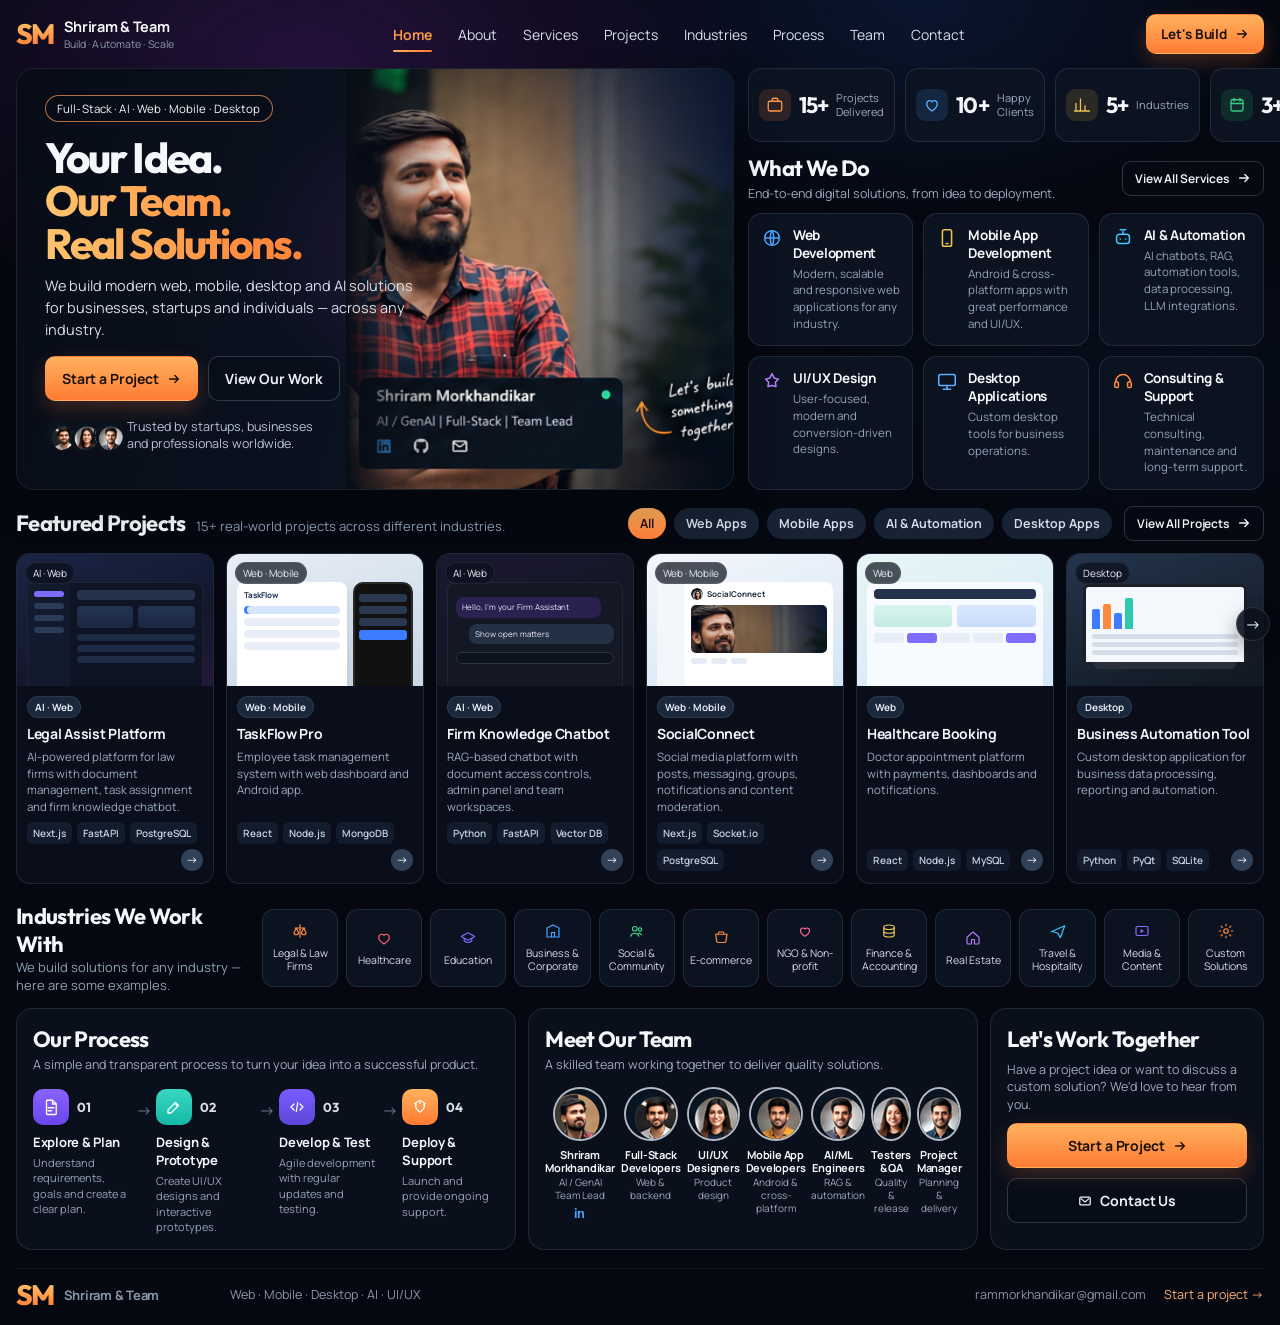
==== index.html @ 0970785c "Rebuild the studio site to match the reference layout. Replace the compressed single-page UI with a " ====
<!doctype html>
<html lang="en">
<head>
<meta charset="utf-8">
<meta name="viewport" content="width=device-width, initial-scale=1">
<meta name="description" content="Shriram & Team builds modern web, mobile, desktop and AI products for businesses, startups and professionals.">
<title>Shriram & Team — Build · Automate · Scale</title>
<link rel="icon" href="assets/favicon.svg" type="image/svg+xml">
<link rel="preconnect" href="https://fonts.googleapis.com">
<link rel="preconnect" href="https://fonts.gstatic.com" crossorigin>
<link href="https://fonts.googleapis.com/css2?family=Manrope:wght@400;500;600;700&family=Outfit:wght@500;600;700;800&display=swap" rel="stylesheet">
<link rel="stylesheet" href="style.css">
</head>
<body>
<div class="shell">
<header class="nav">
  <a class="brand" href="index.html">
    <span class="mark">SM</span>
    <span><strong>Shriram &amp; Team</strong><small>Build · Automate · Scale</small></span>
  </a>
  <button class="menu-btn" aria-label="Open menu" aria-expanded="false"><span></span><span></span><span></span></button>
  <nav class="links" id="site-nav">
    <a class="active" href="index.html">Home</a>
    <a href="about.html">About</a>
    <a href="services.html">Services</a>
    <a href="projects.html">Projects</a>
    <a href="industries.html">Industries</a>
    <a href="process.html">Process</a>
    <a href="team.html">Team</a>
    <a href="contact.html">Contact</a>
  </nav>
  <a class="btn btn-orange nav-cta" href="contact.html">Let's Build <svg viewBox="0 0 16 16" fill="none" aria-hidden="true"><path d="M3 8h10M9 4l4 4-4 4" stroke="currentColor" stroke-width="1.6" stroke-linecap="round" stroke-linejoin="round"/></svg></a>
</header>

<main>
<section class="top">
  <article class="hero">
    <div class="hero-copy">
      <span class="pill">Full-Stack · AI · Web · Mobile · Desktop</span>
      <h1><span>Your Idea.</span><span class="grad">Our Team.</span><span class="grad">Real Solutions.</span></h1>
      <p>We build modern web, mobile, desktop and AI solutions for businesses, startups and individuals — across any industry.</p>
      <div class="hero-actions">
        <a class="btn btn-orange btn-lg" href="contact.html">Start a Project <svg viewBox="0 0 16 16" fill="none" aria-hidden="true"><path d="M3 8h10M9 4l4 4-4 4" stroke="currentColor" stroke-width="1.6" stroke-linecap="round" stroke-linejoin="round"/></svg></a>
        <a class="btn btn-ghost btn-lg" href="projects.html">View Our Work</a>
      </div>
      <div class="trusted">
        <div class="faces">
          <img src="assets/team-2.png" alt="">
          <img src="assets/team-3.png" alt="">
          <img src="assets/team-5.png" alt="">
        </div>
        <span>Trusted by startups, businesses<br>and professionals worldwide.</span>
      </div>
    </div>
    <div class="hero-photo">
      <img src="assets/hero-portrait.png" alt="Shriram Morkhandikar, AI and full-stack team lead">
      <div class="hero-links">
        <a href="https://www.linkedin.com/search/results/all/?keywords=Shriram%20Morkhandikar" aria-label="Shriram Morkhandikar on LinkedIn"></a>
        <a href="tel:+917218860925" aria-label="Call Shriram and Team"></a>
        <a href="mailto:rammorkhandikar@gmail.com" aria-label="Email Shriram and Team"></a>
      </div>
    </div>
  </article>

  <aside class="side">
    <div class="stats">
      <article class="stat"><span class="glyph orange"><svg viewBox="0 0 24 24" fill="none"><rect x="3" y="7" width="18" height="13" rx="2" stroke="currentColor" stroke-width="1.7"/><path d="M8 7V5.5A2.5 2.5 0 0 1 10.5 3h3A2.5 2.5 0 0 1 16 5.5V7" stroke="currentColor" stroke-width="1.7"/></svg></span><strong>15+</strong><em>Projects<br>Delivered</em></article>
      <article class="stat"><span class="glyph blue"><svg viewBox="0 0 24 24" fill="none"><path d="M12 20s-7-4.4-7-9.2C5 8 6.8 6.2 9.2 6.2c1.3 0 2.4.6 2.8 1.6.4-1 1.5-1.6 2.8-1.6C17.2 6.2 19 8 19 10.8 19 15.6 12 20 12 20Z" stroke="currentColor" stroke-width="1.7"/></svg></span><strong>10+</strong><em>Happy<br>Clients</em></article>
      <article class="stat"><span class="glyph gold"><svg viewBox="0 0 24 24" fill="none"><path d="M4 20V10M10 20V4M16 20v-7M22 20H2" stroke="currentColor" stroke-width="1.7" stroke-linecap="round"/></svg></span><strong>5+</strong><em>Industries</em></article>
      <article class="stat"><span class="glyph green"><svg viewBox="0 0 24 24" fill="none"><rect x="4" y="5" width="16" height="15" rx="2" stroke="currentColor" stroke-width="1.7"/><path d="M8 3v4M16 3v4M4 10h16" stroke="currentColor" stroke-width="1.7" stroke-linecap="round"/></svg></span><strong>3+</strong><em>Years<br>Experience</em></article>
    </div>

    <section class="what">
      <div class="what-head">
        <div>
          <h2>What We Do</h2>
          <p>End-to-end digital solutions, from idea to deployment.</p>
        </div>
        <a class="btn btn-ghost btn-sm" href="services.html">View All Services <svg viewBox="0 0 16 16" fill="none" aria-hidden="true"><path d="M3 8h10M9 4l4 4-4 4" stroke="currentColor" stroke-width="1.6" stroke-linecap="round" stroke-linejoin="round"/></svg></a>
      </div>
      <div class="svc-grid">
        <article class="svc"><span class="ico web"><svg viewBox="0 0 24 24" fill="none"><circle cx="12" cy="12" r="8" stroke="currentColor" stroke-width="1.7"/><path d="M4 12h16M12 4c2.4 2.6 2.4 13.4 0 16M12 4c-2.4 2.6-2.4 13.4 0 16" stroke="currentColor" stroke-width="1.7"/></svg></span><div><h3>Web Development</h3><p>Modern, scalable and responsive web applications for any industry.</p></div></article>
        <article class="svc"><span class="ico mobile"><svg viewBox="0 0 24 24" fill="none"><rect x="7" y="3" width="10" height="18" rx="2" stroke="currentColor" stroke-width="1.7"/><path d="M11 18h2" stroke="currentColor" stroke-width="1.7" stroke-linecap="round"/></svg></span><div><h3>Mobile App Development</h3><p>Android &amp; cross-platform apps with great performance and UI/UX.</p></div></article>
        <article class="svc"><span class="ico ai"><svg viewBox="0 0 24 24" fill="none"><rect x="5" y="8" width="14" height="10" rx="3" stroke="currentColor" stroke-width="1.7"/><path d="M12 8V5M9 13h.01M15 13h.01M9 3h6" stroke="currentColor" stroke-width="1.7" stroke-linecap="round"/></svg></span><div><h3>AI &amp; Automation</h3><p>AI chatbots, RAG, automation tools, data processing, LLM integrations.</p></div></article>
        <article class="svc"><span class="ico ux"><svg viewBox="0 0 24 24" fill="none"><path d="M12 4l2.2 4.6L19 10l-3.4 3.3.8 4.7L12 16.8 7.6 18l.8-4.7L5 10l4.8-1.4L12 4Z" stroke="currentColor" stroke-width="1.7" stroke-linejoin="round"/></svg></span><div><h3>UI/UX Design</h3><p>User-focused, modern and conversion-driven designs.</p></div></article>
        <article class="svc"><span class="ico desk"><svg viewBox="0 0 24 24" fill="none"><rect x="3" y="5" width="18" height="12" rx="2" stroke="currentColor" stroke-width="1.7"/><path d="M8 21h8M12 17v4" stroke="currentColor" stroke-width="1.7" stroke-linecap="round"/></svg></span><div><h3>Desktop Applications</h3><p>Custom desktop tools for business operations.</p></div></article>
        <article class="svc"><span class="ico support"><svg viewBox="0 0 24 24" fill="none"><path d="M4 13a8 8 0 0 1 16 0" stroke="currentColor" stroke-width="1.7"/><rect x="3" y="13" width="4" height="6" rx="1.4" stroke="currentColor" stroke-width="1.7"/><rect x="17" y="13" width="4" height="6" rx="1.4" stroke="currentColor" stroke-width="1.7"/></svg></span><div><h3>Consulting &amp; Support</h3><p>Technical consulting, maintenance and long-term support.</p></div></article>
      </div>
    </section>
  </aside>
</section>

<section class="block">
  <div class="proj-head">
    <div class="sec-copy">
      <h2>Featured Projects</h2>
      <p>15+ real-world projects across different industries.</p>
    </div>
    <div class="filters" data-filter-bar="#home-projects" data-featured-only="true">
      <button class="active" type="button" data-filter="all">All</button>
      <button type="button" data-filter="web">Web Apps</button>
      <button type="button" data-filter="mobile">Mobile Apps</button>
      <button type="button" data-filter="ai">AI &amp; Automation</button>
      <button type="button" data-filter="desktop">Desktop Apps</button>
    </div>
    <a class="btn btn-ghost btn-sm" href="projects.html">View All Projects <svg viewBox="0 0 16 16" fill="none" aria-hidden="true"><path d="M3 8h10M9 4l4 4-4 4" stroke="currentColor" stroke-width="1.6" stroke-linecap="round" stroke-linejoin="round"/></svg></a>
  </div>
  <div class="project-scroller">
    <div class="project-row" id="home-projects">
      <article class="project" data-cat="ai" data-featured="true">
        <div class="shot legal"><span class="shot-tag">AI · Web</span><div class="ui"><div class="sideb"><i class="on"></i><i></i><i></i><i></i></div><div class="mainb"><div class="topbar"></div><div class="cards2"><b></b><b></b></div><div class="list"><i></i><i></i><i></i></div></div></div></div>
        <div class="project-body"><span class="chip">AI · Web</span><h3>Legal Assist Platform</h3><p>AI-powered platform for law firms with document management, task assignment and firm knowledge chatbot.</p><div class="tags"><span class="tag">Next.js</span><span class="tag">FastAPI</span><span class="tag">PostgreSQL</span><a class="go" href="projects.html" aria-label="View Legal Assist Platform">→</a></div></div>
      </article>
      <article class="project" data-cat="mobile" data-featured="true">
        <div class="shot task"><span class="shot-tag">Web · Mobile</span><div class="desk"><div class="win"><b>TaskFlow</b><i class="on"></i><i></i><i></i><i></i></div><div class="phone"><i></i><i class="on"></i><i></i><i class="btn"></i></div></div></div>
        <div class="project-body"><span class="chip">Web · Mobile</span><h3>TaskFlow Pro</h3><p>Employee task management system with web dashboard and Android app.</p><div class="tags"><span class="tag">React</span><span class="tag">Node.js</span><span class="tag">MongoDB</span><a class="go" href="projects.html" aria-label="View TaskFlow Pro">→</a></div></div>
      </article>
      <article class="project" data-cat="ai" data-featured="true">
        <div class="shot chat"><span class="shot-tag">AI · Web</span><div class="chatui"><div class="bubble">Hello, I'm your Firm Assistant</div><div class="bubble me">Show open matters</div><div class="input"></div></div></div>
        <div class="project-body"><span class="chip">AI · Web</span><h3>Firm Knowledge Chatbot</h3><p>RAG-based chatbot with document access controls, admin panel and team workspaces.</p><div class="tags"><span class="tag">Python</span><span class="tag">FastAPI</span><span class="tag">Vector DB</span><a class="go" href="projects.html" aria-label="View Firm Knowledge Chatbot">→</a></div></div>
      </article>
      <article class="project" data-cat="mobile" data-featured="true">
        <div class="shot social"><span class="shot-tag">Web · Mobile</span><div class="soc"><div class="soc-nav"></div><div class="feed"><div class="posthead"><img src="assets/team-3.png" alt=""><b>SocialConnect</b></div><div class="photo"></div><div class="reactions"><i></i><i></i><i></i></div></div></div></div>
        <div class="project-body"><span class="chip">Web · Mobile</span><h3>SocialConnect</h3><p>Social media platform with posts, messaging, groups, notifications and content moderation.</p><div class="tags"><span class="tag">Next.js</span><span class="tag">Socket.io</span><span class="tag">PostgreSQL</span><a class="go" href="projects.html" aria-label="View SocialConnect">→</a></div></div>
      </article>
      <article class="project" data-cat="web" data-featured="true">
        <div class="shot health"><span class="shot-tag">Web</span><div class="med"><div class="topbar"></div><div class="cards2"><b></b><b></b></div><div class="cal"><i></i><i class="on"></i><i></i><i></i><i class="on"></i></div></div></div>
        <div class="project-body"><span class="chip">Web</span><h3>Healthcare Booking</h3><p>Doctor appointment platform with payments, dashboards and notifications.</p><div class="tags"><span class="tag">React</span><span class="tag">Node.js</span><span class="tag">MySQL</span><a class="go" href="projects.html" aria-label="View Healthcare Booking">→</a></div></div>
      </article>
      <article class="project" data-cat="desktop" data-featured="true">
        <div class="shot deskapp"><span class="shot-tag">Desktop</span><div class="laptop"><div class="screen"><div class="bars"><i></i><i></i><i></i><i></i></div><div class="rows"><i></i><i></i><i></i></div></div><div class="base"></div></div></div>
        <div class="project-body"><span class="chip">Desktop</span><h3>Business Automation Tool</h3><p>Custom desktop application for business data processing, reporting and automation.</p><div class="tags"><span class="tag">Python</span><span class="tag">PyQt</span><span class="tag">SQLite</span><a class="go" href="projects.html" aria-label="View Business Automation Tool">→</a></div></div>
      </article>
    </div>
    <button class="scroll-next" type="button" data-scroll="#home-projects" aria-label="Scroll projects">→</button>
  </div>
</section>

<section class="industries">
  <div class="ind-head">
    <div>
      <h2>Industries We Work With</h2>
      <p>We build solutions for any industry — here are some examples.</p>
    </div>
  </div>
  <div class="ind-grid">
    <a class="ind" href="industries.html#legal"><svg viewBox="0 0 24 24" fill="none" style="color:#ff8a3d"><path d="M12 3v18M5 8h14M7 8l-3 6a3 3 0 0 0 6 0L7 8Zm10 0-3 6a3 3 0 0 0 6 0l-3-6Z" stroke="currentColor" stroke-width="1.6" stroke-linejoin="round"/></svg>Legal &amp; Law Firms</a>
    <a class="ind" href="industries.html#healthcare"><svg viewBox="0 0 24 24" fill="none" style="color:#ff5d73"><path d="M12 20s-7-4.3-7-9c0-2.4 1.8-4 4-4 1.3 0 2.4.6 3 1.6.6-1 1.7-1.6 3-1.6 2.2 0 4 1.6 4 4 0 4.7-7 9-7 9Z" stroke="currentColor" stroke-width="1.6"/></svg>Healthcare</a>
    <a class="ind" href="industries.html#education"><svg viewBox="0 0 24 24" fill="none" style="color:#7c6cff"><path d="M3 10 12 5l9 5-9 5-9-5Z" stroke="currentColor" stroke-width="1.6" stroke-linejoin="round"/><path d="M7 12v4c1.6 1.3 3.2 2 5 2s3.4-.7 5-2v-4" stroke="currentColor" stroke-width="1.6"/></svg>Education</a>
    <a class="ind" href="industries.html#business"><svg viewBox="0 0 24 24" fill="none" style="color:#4aa3ff"><path d="M4 20V8l8-4 8 4v12H4Z" stroke="currentColor" stroke-width="1.6"/><path d="M10 20v-6h4v6" stroke="currentColor" stroke-width="1.6"/></svg>Business &amp; Corporate</a>
    <a class="ind" href="industries.html#social"><svg viewBox="0 0 24 24" fill="none" style="color:#3dce86"><circle cx="9" cy="9" r="3" stroke="currentColor" stroke-width="1.6"/><circle cx="16" cy="10" r="2.2" stroke="currentColor" stroke-width="1.6"/><path d="M3.5 19c.6-2.4 2.6-4 5.5-4s4.9 1.6 5.5 4M14 15.2c1.6-.4 3.2.2 4.2 1.8" stroke="currentColor" stroke-width="1.6" stroke-linecap="round"/></svg>Social &amp; Community</a>
    <a class="ind" href="industries.html#commerce"><svg viewBox="0 0 24 24" fill="none" style="color:#ff8a3d"><path d="M5 7h15l-1.4 9.2a2 2 0 0 1-2 1.8H8.2a2 2 0 0 1-2-1.6L5 7Z" stroke="currentColor" stroke-width="1.6"/><path d="M8 7 9 4h6l1 3" stroke="currentColor" stroke-width="1.6"/></svg>E-commerce</a>
    <a class="ind" href="industries.html#ngo"><svg viewBox="0 0 24 24" fill="none" style="color:#ff6b9a"><path d="M12 19s-6-3.6-6-7.4C6 9.2 7.6 8 9.4 8c1 0 1.9.5 2.6 1.3C12.7 8.5 13.6 8 14.6 8 16.4 8 18 9.2 18 11.6 18 15.4 12 19 12 19Z" stroke="currentColor" stroke-width="1.6"/></svg>NGO &amp; Non-profit</a>
    <a class="ind" href="industries.html#finance"><svg viewBox="0 0 24 24" fill="none" style="color:#e8c15a"><ellipse cx="12" cy="7" rx="7" ry="3" stroke="currentColor" stroke-width="1.6"/><path d="M5 7v5c0 1.7 3.1 3 7 3s7-1.3 7-3V7M5 12v5c0 1.7 3.1 3 7 3s7-1.3 7-3v-5" stroke="currentColor" stroke-width="1.6"/></svg>Finance &amp; Accounting</a>
    <a class="ind" href="industries.html#realestate"><svg viewBox="0 0 24 24" fill="none" style="color:#b07cff"><path d="M4 11 12 4l8 7v8a1 1 0 0 1-1 1h-5v-6H10v6H5a1 1 0 0 1-1-1v-8Z" stroke="currentColor" stroke-width="1.6" stroke-linejoin="round"/></svg>Real Estate</a>
    <a class="ind" href="industries.html#travel"><svg viewBox="0 0 24 24" fill="none" style="color:#3ec8ff"><path d="M3 13 21 5l-6 16-3-6-6-2Z" stroke="currentColor" stroke-width="1.6" stroke-linejoin="round"/></svg>Travel &amp; Hospitality</a>
    <a class="ind" href="industries.html#media"><svg viewBox="0 0 24 24" fill="none" style="color:#8b6cff"><rect x="4" y="6" width="16" height="12" rx="2" stroke="currentColor" stroke-width="1.6"/><path d="M10 9.5v5l5-2.5-5-2.5Z" fill="currentColor"/></svg>Media &amp; Content</a>
    <a class="ind" href="industries.html#custom"><svg viewBox="0 0 24 24" fill="none" style="color:#ff8a3d"><circle cx="12" cy="12" r="3" stroke="currentColor" stroke-width="1.6"/><path d="M12 3v2M12 19v2M3 12h2M19 12h2M5.6 5.6l1.4 1.4M17 17l1.4 1.4M18.4 5.6 17 7M7 17l-1.4 1.4" stroke="currentColor" stroke-width="1.6" stroke-linecap="round"/></svg>Custom Solutions</a>
  </div>
</section>

<section class="bottom">
  <article class="panel">
    <div class="panel-head"><div><h2>Our Process</h2><p>A simple and transparent process to turn your idea into a successful product.</p></div></div>
    <div class="steps">
      <div class="step"><div class="step-top"><span class="step-ico s1"><svg viewBox="0 0 24 24" fill="none"><path d="M7 3h7l5 5v13a1 1 0 0 1-1 1H7a1 1 0 0 1-1-1V4a1 1 0 0 1 1-1Z" stroke="currentColor" stroke-width="1.7"/><path d="M14 3v5h5M8 13h8M8 17h5" stroke="currentColor" stroke-width="1.7" stroke-linecap="round"/></svg></span><b>01</b></div><h3>Explore &amp; Plan</h3><p>Understand requirements, goals and create a clear plan.</p></div>
      <div class="arrow" aria-hidden="true">→</div>
      <div class="step"><div class="step-top"><span class="step-ico s2"><svg viewBox="0 0 24 24" fill="none"><path d="M4 20h4l10-10-4-4L4 16v4Z" stroke="currentColor" stroke-width="1.7" stroke-linejoin="round"/><path d="m13 7 4 4" stroke="currentColor" stroke-width="1.7"/></svg></span><b>02</b></div><h3>Design &amp; Prototype</h3><p>Create UI/UX designs and interactive prototypes.</p></div>
      <div class="arrow" aria-hidden="true">→</div>
      <div class="step"><div class="step-top"><span class="step-ico s3"><svg viewBox="0 0 24 24" fill="none"><path d="m8 8-4 4 4 4M16 8l4 4-4 4M13 6l-2 12" stroke="currentColor" stroke-width="1.7" stroke-linecap="round" stroke-linejoin="round"/></svg></span><b>03</b></div><h3>Develop &amp; Test</h3><p>Agile development with regular updates and testing.</p></div>
      <div class="arrow" aria-hidden="true">→</div>
      <div class="step"><div class="step-top"><span class="step-ico s4"><svg viewBox="0 0 24 24" fill="none"><path d="M12 19c4-3 6-6.2 6-9.2A6 6 0 0 0 6 9.8C6 12.8 8 16 12 19Z" stroke="currentColor" stroke-width="1.7"/><path d="M12 3v4M5 7l2 2M19 7l-2 2" stroke="currentColor" stroke-width="1.7" stroke-linecap="round"/></svg></span><b>04</b></div><h3>Deploy &amp; Support</h3><p>Launch and provide ongoing support.</p></div>
    </div>
  </article>

  <article class="panel">
    <div class="panel-head"><div><h2>Meet Our Team</h2><p>A skilled team working together to deliver quality solutions.</p></div></div>
    <div class="team-row">
      <div><img src="assets/team-1.png" alt=""><h3>Shriram Morkhandikar</h3><p>AI / GenAI<br>Team Lead</p><a class="li" href="https://www.linkedin.com/search/results/all/?keywords=Shriram%20Morkhandikar" aria-label="LinkedIn"><svg width="14" height="14" viewBox="0 0 24 24" fill="currentColor"><path d="M4.7 3.3A1.8 1.8 0 1 0 4.7 6.9 1.8 1.8 0 0 0 4.7 3.3ZM3.2 8.4h3V20.7h-3V8.4ZM9.2 8.4h2.9v1.7h.1c.4-.8 1.4-1.7 3-1.7 3.2 0 3.8 2.1 3.8 4.8v7.5h-3v-6.6c0-1.6 0-3.6-2.2-3.6s-2.5 1.7-2.5 3.5v6.7h-3V8.4Z"/></svg></a></div>
      <div><img src="assets/team-2.png" alt=""><h3>Full-Stack Developers</h3><p>Web &amp; backend</p></div>
      <div><img src="assets/team-3.png" alt=""><h3>UI/UX Designers</h3><p>Product design</p></div>
      <div><img src="assets/team-4.png" alt=""><h3>Mobile App Developers</h3><p>Android &amp; cross-platform</p></div>
      <div><img src="assets/team-5.png" alt=""><h3>AI/ML Engineers</h3><p>RAG &amp; automation</p></div>
      <div><img src="assets/team-6.png" alt=""><h3>Testers &amp; QA</h3><p>Quality &amp; release</p></div>
      <div><img src="assets/team-7.png" alt=""><h3>Project Manager</h3><p>Planning &amp; delivery</p></div>
    </div>
  </article>

  <aside class="cta">
    <h2>Let's Work Together</h2>
    <p>Have a project idea or want to discuss a custom solution? We'd love to hear from you.</p>
    <div class="stack">
      <a class="btn btn-orange btn-lg" href="contact.html">Start a Project <svg viewBox="0 0 16 16" fill="none" aria-hidden="true"><path d="M3 8h10M9 4l4 4-4 4" stroke="currentColor" stroke-width="1.6" stroke-linecap="round" stroke-linejoin="round"/></svg></a>
      <a class="btn btn-ghost btn-lg" href="mailto:rammorkhandikar@gmail.com"><svg viewBox="0 0 16 16" fill="none" aria-hidden="true"><rect x="2" y="3.5" width="12" height="9" rx="1.4" stroke="currentColor" stroke-width="1.4"/><path d="m3 5 5 4 5-4" stroke="currentColor" stroke-width="1.4"/></svg> Contact Us</a>
    </div>
  </aside>
</section>
</main>

<footer class="footer">
  <a class="brand" href="index.html"><span class="mark">SM</span><span><strong>Shriram &amp; Team</strong></span></a>
  <p>Web · Mobile · Desktop · AI · UI/UX</p>
  <a href="mailto:rammorkhandikar@gmail.com">rammorkhandikar@gmail.com</a>
  <a class="quiet" href="contact.html">Start a project →</a>
</footer>
</div>
<script src="script.js"></script>
</body>
</html>
---- style.css ----
:root {
  --bg: #050810;
  --card: #0c1422;
  --card-2: #10192b;
  --line: rgba(168, 190, 220, 0.14);
  --text: #f5f7fb;
  --muted: #9aabbf;
  --soft: #c5d0de;
  --orange: #ff8a3d;
  --orange-2: #ffb15a;
  --ink: #1a120c;
  --shadow: 0 18px 40px rgba(0, 0, 0, 0.28);
  --radius: 16px;
  --sans: "Manrope", "Segoe UI", sans-serif;
  --display: "Outfit", "Manrope", sans-serif;
}

* { box-sizing: border-box; }
html { scroll-behavior: smooth; }
html, body { margin: 0; min-height: 100%; }
body {
  font-family: var(--sans);
  color: var(--text);
  background: var(--bg);
  color-scheme: dark;
}
body:before {
  content: "";
  position: fixed;
  inset: 0;
  z-index: -1;
  pointer-events: none;
  background:
    radial-gradient(720px 460px at 24% 8%, rgba(104, 38, 148, 0.34), transparent 62%),
    radial-gradient(640px 380px at 72% 0%, rgba(24, 58, 128, 0.28), transparent 58%),
    radial-gradient(520px 280px at 88% 42%, rgba(16, 40, 78, 0.18), transparent 60%);
}
img { max-width: 100%; display: block; }
a { color: inherit; text-decoration: none; }
button, input, select, textarea { font: inherit; color: inherit; }
button { cursor: pointer; }
.shell { width: min(1460px, calc(100% - 32px)); margin: 0 auto; }

.nav {
  height: 68px;
  display: flex;
  align-items: center;
  gap: 18px;
}
.brand { display: flex; align-items: center; gap: 10px; min-width: 196px; }
.mark {
  font-family: var(--display);
  font-weight: 800;
  font-size: 28px;
  letter-spacing: -0.06em;
  line-height: 1;
  background: linear-gradient(180deg, #ffc56a 0%, #ff7a32 100%);
  -webkit-background-clip: text;
  background-clip: text;
  color: transparent;
}
.brand strong { display: block; font-size: 14.5px; letter-spacing: -0.02em; font-weight: 700; }
.brand small { display: block; margin-top: 1px; color: #8d9aab; font-size: 10.5px; letter-spacing: 0.01em; }
.links { display: flex; justify-content: center; gap: 26px; flex: 1; }
.links a {
  position: relative;
  font-size: 14px;
  color: #d7e0eb;
  padding: 10px 0;
}
.links a:hover { color: #fff; }
.links a.active { color: #ff9a4a; font-weight: 650; }
.links a.active:after {
  content: "";
  position: absolute;
  left: 0; right: 0; bottom: 2px;
  height: 2px;
  border-radius: 2px;
  background: linear-gradient(90deg, #ffb15a, #ff7a32);
}
.menu-btn {
  display: none;
  width: 42px; height: 42px;
  border-radius: 10px;
  border: 1px solid var(--line);
  background: rgba(255,255,255,0.03);
  padding: 0;
  margin-left: auto;
}
.menu-btn span {
  display: block; width: 16px; height: 1.5px; margin: 4px auto; background: #fff; border-radius: 2px;
}

.btn {
  display: inline-flex;
  align-items: center;
  justify-content: center;
  gap: 8px;
  border-radius: 10px;
  border: 1px solid transparent;
  font-weight: 700;
  letter-spacing: -0.01em;
  transition: transform .18s ease, filter .18s ease, background .18s ease;
}
.btn:hover { transform: translateY(-1px); filter: brightness(1.05); }
.btn svg { width: 14px; height: 14px; }
.btn-orange {
  background: linear-gradient(180deg, #ffb15e 0%, #ff7c34 100%);
  color: var(--ink);
  box-shadow: 0 8px 20px rgba(255, 122, 50, 0.22);
}
.btn-ghost {
  background: rgba(8, 14, 24, 0.35);
  border-color: rgba(190, 205, 224, 0.22);
  color: #edf2f8;
}
.btn-sm { padding: 8px 12px; font-size: 12px; font-weight: 650; border-radius: 9px; }
.nav-cta { padding: 10px 14px; font-size: 13.5px; white-space: nowrap; }
.btn-lg { padding: 12px 16px; font-size: 14px; }

.top {
  display: grid;
  grid-template-columns: minmax(0, 1.28fr) minmax(340px, 0.92fr);
  gap: 14px;
  align-items: stretch;
}
.hero {
  position: relative;
  min-height: 392px;
  border-radius: 18px;
  overflow: hidden;
  border: 1px solid rgba(255,255,255,0.07);
  background:
    radial-gradient(380px 240px at 68% 42%, rgba(128, 48, 168, 0.28), transparent 70%),
    linear-gradient(105deg, #070c16 0%, #0b1220 55%, #0a101c 100%);
  box-shadow: var(--shadow);
}
.hero-copy {
  position: relative;
  z-index: 2;
  width: min(530px, 58%);
  padding: 26px 10px 22px 28px;
  display: flex;
  flex-direction: column;
  justify-content: center;
  min-height: 392px;
}
.pill {
  align-self: flex-start;
  border: 1px solid rgba(255, 154, 90, 0.7);
  color: #f3f6fb;
  border-radius: 999px;
  padding: 5px 11px;
  font-size: 11.5px;
  letter-spacing: 0.01em;
  background: rgba(8, 12, 22, 0.35);
}
.hero h1 {
  margin: 14px 0 10px;
  font-family: var(--display);
  font-weight: 750;
  font-size: clamp(36px, 3.3vw, 48px);
  line-height: 1.02;
  letter-spacing: -0.045em;
}
.hero h1 span { display: block; }
.grad {
  background: linear-gradient(90deg, #ffc56e 0%, #ff8a3c 55%, #ff7a32 100%);
  -webkit-background-clip: text;
  background-clip: text;
  color: transparent;
}
.hero-copy > p {
  margin: 0 0 16px;
  max-width: 460px;
  color: #d5deea;
  font-size: 14.5px;
  line-height: 1.5;
}
.hero-actions { display: flex; gap: 10px; flex-wrap: wrap; }
.trusted {
  display: flex;
  align-items: center;
  gap: 10px;
  margin-top: 18px;
  color: #b7c3d3;
  font-size: 12.5px;
  line-height: 1.35;
}
.faces { display: flex; }
.faces img {
  width: 32px; height: 32px; border-radius: 50%;
  object-fit: cover; border: 2px solid #0c121c; margin-right: -8px;
}
.hero-photo {
  position: absolute;
  top: 0; right: 0; bottom: 0;
  width: 54%;
}
.hero-photo img {
  width: 100%; height: 100%;
  object-fit: cover;
  object-position: 62% 42%;
}
.hero-photo:after {
  content: "";
  position: absolute;
  inset: 0;
  background: linear-gradient(90deg, #070c16 0%, rgba(7, 12, 22, 0.35) 14%, rgba(7, 12, 22, 0) 32%);
  pointer-events: none;
}
.hero-links {
  position: absolute;
  left: 17%;
  bottom: 7.5%;
  display: flex;
  gap: 8px;
  z-index: 3;
}
.hero-links a {
  width: 22px; height: 22px;
  border-radius: 5px;
}
.hero-links a:focus-visible { outline: 2px solid #ffb15a; }

.side { display: flex; flex-direction: column; gap: 12px; min-width: 0; }
.stats { display: grid; grid-template-columns: repeat(4, 1fr); gap: 10px; }
.stat {
  display: flex;
  align-items: center;
  gap: 8px;
  min-height: 74px;
  padding: 10px 10px;
  background: rgba(12, 20, 34, 0.92);
  border: 1px solid var(--line);
  border-radius: 14px;
}
.glyph {
  width: 32px; height: 32px; flex: 0 0 32px;
  display: grid; place-items: center; border-radius: 9px;
}
.glyph svg { width: 18px; height: 18px; }
.glyph.orange { background: rgba(255, 138, 61, 0.14); color: #ff9a4a; }
.glyph.blue { background: rgba(77, 163, 255, 0.14); color: #5eb2ff; }
.glyph.gold { background: rgba(232, 184, 74, 0.14); color: #e8c15a; }
.glyph.green { background: rgba(52, 199, 123, 0.14); color: #3dce86; }
.stat strong {
  font-family: var(--display);
  font-size: 22px;
  letter-spacing: -0.04em;
  line-height: 1;
}
.stat em {
  font-style: normal;
  color: var(--muted);
  font-size: 11px;
  line-height: 1.25;
}

.what { display: flex; flex-direction: column; gap: 10px; min-height: 0; flex: 1; }
.what-head, .proj-head, .ind-head, .panel-head {
  display: flex; align-items: center; gap: 12px;
}
.what-head h2, .proj-head h2, .ind-head h2, .panel h2, .cta h2 {
  margin: 0;
  font-family: var(--display);
  font-weight: 700;
  letter-spacing: -0.03em;
  font-size: 22px;
}
.what-head p, .lede, .panel-head p, .cta p {
  margin: 3px 0 0;
  color: var(--muted);
  font-size: 12.5px;
  line-height: 1.4;
}
.what-head .btn { margin-left: auto; white-space: nowrap; }
.svc-grid { display: grid; grid-template-columns: repeat(3, 1fr); gap: 10px; flex: 1; }
.svc {
  display: flex; gap: 10px;
  background: rgba(12, 20, 34, 0.92);
  border: 1px solid var(--line);
  border-radius: 14px;
  padding: 12px 12px 13px;
  min-height: 104px;
}
.svc .ico { flex: 0 0 22px; margin-top: 1px; }
.svc .ico svg { width: 22px; height: 22px; }
.svc h3 { margin: 0 0 4px; font-size: 13.5px; letter-spacing: -0.02em; }
.svc p { margin: 0; color: #93a4b8; font-size: 11.5px; line-height: 1.45; }
.ico.web { color: #4aa3ff; }
.ico.mobile { color: #f0c14b; }
.ico.ai { color: #3ec8ff; }
.ico.ux { color: #b07cff; }
.ico.desk { color: #5eb0ff; }
.ico.support { color: #ff8a3d; }

.block { margin-top: 16px; }
.proj-head { margin-bottom: 12px; }
.proj-head .sec-copy { display: flex; align-items: baseline; gap: 10px; min-width: 0; }
.proj-head .sec-copy p, .ind-head p { margin: 0; color: #8ea0b4; font-size: 13px; }
.filters { display: flex; gap: 8px; margin-left: auto; flex-wrap: wrap; justify-content: center; }
.filters button, .chip, .tag {
  border: 0;
  background: #172234;
  color: #d5deea;
  border-radius: 999px;
  padding: 7px 12px;
  font-size: 12.5px;
  font-weight: 650;
}
.filters button.active {
  background: linear-gradient(180deg, #ffb15e, #ff7d38);
  color: var(--ink);
}
.project-scroller { position: relative; }
.project-row {
  display: grid;
  grid-auto-flow: column;
  grid-auto-columns: calc((100% - 60px) / 6);
  gap: 12px;
  overflow-x: auto;
  scroll-snap-type: x mandatory;
  scrollbar-width: none;
  padding-bottom: 2px;
}
.project-row::-webkit-scrollbar { display: none; }
.project { scroll-snap-align: start; min-width: 0; }
.project[hidden] { display: none; }
.project {
  background: rgba(10, 16, 28, 0.92);
  border: 1px solid var(--line);
  border-radius: 14px;
  overflow: hidden;
  display: flex;
  flex-direction: column;
  min-height: 100%;
}
.shot {
  position: relative;
  height: 132px;
  overflow: hidden;
  background: #121a2b;
}
.shot-tag, .chip {
  position: absolute;
  z-index: 2;
  top: 8px; left: 8px;
  font-size: 10px;
  padding: 3px 7px;
  border-radius: 999px;
  background: rgba(10, 16, 28, 0.72);
  color: #e8eef6;
  border: 1px solid rgba(255,255,255,0.08);
}
.project-body { padding: 10px 10px 12px; display: flex; flex-direction: column; gap: 6px; flex: 1; }
.chip { position: static; align-self: flex-start; background: #1a283c; }
.project h3 { margin: 0; font-size: 14px; letter-spacing: -0.02em; }
.project p { margin: 0; color: #9aabbf; font-size: 11.5px; line-height: 1.45; }
.tags { display: flex; gap: 5px; align-items: center; margin-top: auto; flex-wrap: wrap; }
.tag { font-size: 10px; padding: 4px 6px; background: #121c2d; color: #c5d0de; border-radius: 6px; font-weight: 600; }
.go {
  margin-left: auto;
  width: 22px; height: 22px; border-radius: 50%;
  display: grid; place-items: center;
  background: #314258; color: #fff; font-size: 12px;
}
.scroll-next {
  position: absolute;
  right: -6px; top: 54px;
  width: 34px; height: 34px; border-radius: 50%;
  border: 1px solid rgba(255,255,255,0.12);
  background: rgba(12, 18, 30, 0.9);
  color: #fff;
  display: grid; place-items: center;
  box-shadow: 0 8px 18px rgba(0,0,0,.35);
}

/* product mocks */
.legal { background: linear-gradient(160deg, #1a2444, #12182e 60%, #241838); }
.legal .ui, .task .desk, .chat .chatui, .social .soc, .health .med {
  position: absolute; left: 10px; right: 10px; bottom: -16px; top: 28px;
  border-radius: 8px 8px 0 0; overflow: hidden;
}
.legal .ui { display: grid; grid-template-columns: 42px 1fr; background: #0e1424; border: 1px solid rgba(255,255,255,.06); }
.legal .sideb { background: #121a2e; padding: 8px 6px; display: grid; gap: 6px; align-content: start; }
.legal .sideb i, .plain i { display: block; height: 6px; border-radius: 4px; background: #2a3a58; }
.legal .sideb i.on { background: #7d6cff; }
.legal .mainb { padding: 7px; }
.legal .topbar, .health .topbar { height: 10px; border-radius: 4px; background: #24324c; margin-bottom: 6px; }
.legal .cards2, .health .cards2 { display: grid; grid-template-columns: 1fr 1fr; gap: 5px; }
.legal .cards2 b, .health .cards2 b { display: block; height: 22px; border-radius: 4px; background: linear-gradient(180deg, #243454, #1a2640); }
.legal .list { margin-top: 6px; display: grid; gap: 4px; }
.legal .list i { height: 7px; border-radius: 4px; background: #1d2b44; display: block; }

.task { background: linear-gradient(160deg, #e7eef6, #c9d7e6); }
.task .desk { display: grid; grid-template-columns: 1.3fr .7fr; gap: 6px; background: transparent; }
.task .win { background: #fff; border-radius: 8px; padding: 7px; color: #17304a; box-shadow: 0 8px 16px rgba(20,40,70,.12); }
.task .win b { display: block; font-size: 8px; margin-bottom: 6px; }
.task .win i { display: block; height: 8px; border-radius: 4px; background: #e7eef6; margin-top: 4px; }
.task .win i.on { background: #d7e6ff; box-shadow: inset 3px 0 #3d7cff; }
.phone {
  background: #111; border-radius: 10px; padding: 6px 4px; border: 2px solid #2a2a2a;
}
.phone i { display: block; height: 8px; border-radius: 3px; background: #2a3950; margin-top: 4px; }
.phone i.btn { background: #3d7cff; height: 10px; }

.chat { background: linear-gradient(160deg, #1a1830, #12141f); }
.chatui { background: #141824; border: 1px solid rgba(255,255,255,.06); padding: 8px; }
.bubble { font-size: 8px; line-height: 1.35; background: #2a2150; color: #efeaff; border-radius: 8px; padding: 5px 6px; margin-top: 6px; max-width: 92%; }
.bubble.me { background: #243044; margin-left: auto; }
.chatui .input { margin-top: 8px; height: 12px; border-radius: 6px; background: #0e121c; border: 1px solid #2a3348; }

.social { background: linear-gradient(160deg, #f4f7fb, #d5e4f5); }
.soc { display: grid; grid-template-columns: 28px 1fr; background: #fff; }
.soc-nav { background: #f3f6fb; }
.feed { padding: 6px; }
.posthead { display: flex; gap: 4px; align-items: center; font-size: 8px; color: #1c2b3f; font-weight: 700; }
.posthead img { width: 12px; height: 12px; border-radius: 50%; object-fit: cover; }
.photo {
  margin-top: 5px; height: 48px; border-radius: 5px;
  background:
    linear-gradient(180deg, rgba(0,0,0,.05), rgba(0,0,0,.25)),
    url("assets/about-portrait.png") center 20% / cover;
}
.reactions { display: flex; gap: 4px; margin-top: 5px; }
.reactions i { width: 16px; height: 6px; border-radius: 4px; background: #e4ebf4; display: block; }

.health { background: linear-gradient(160deg, #e7f6f4, #d5e7fb); }
.med { background: #f7fbff; padding: 7px; }
.health .cards2 b:first-child { background: linear-gradient(180deg, #d9f3ee, #c6ebe4); }
.health .cards2 b:last-child { background: linear-gradient(180deg, #d9e8ff, #c9ddfb); }
.cal { margin-top: 6px; display: grid; grid-template-columns: repeat(5, 1fr); gap: 3px; }
.cal i { height: 10px; border-radius: 3px; background: #e7eef8; display: block; }
.cal i.on { background: #7d6cff; }

.deskapp { background: linear-gradient(160deg, #24344c, #101820); }
.laptop { position: absolute; left: 16px; right: 16px; top: 30px; }
.screen {
  position: relative; top: auto; left: auto; right: auto; bottom: auto;
  height: 78px; background: #f4f7fb; border-radius: 6px 6px 0 0; padding: 6px;
  border: 3px solid #1b1f27; border-bottom: 0;
}
.base { height: 7px; background: #2a303a; border-radius: 0 0 8px 8px; margin: 0 10px; }
.bars { display: flex; align-items: flex-end; gap: 3px; height: 36px; }
.bars i { display: block; width: 8px; border-radius: 2px 2px 0 0; background: #3d7cff; }
.bars i:nth-child(2) { height: 70%; background: #ff8a3d; }
.bars i:nth-child(3) { height: 45%; }
.bars i:nth-child(4) { height: 85%; background: #2ec8b0; }
.bars i:nth-child(1) { height: 55%; }
.screen .rows { margin-top: 5px; display: grid; gap: 3px; }
.screen .rows i { height: 5px; background: #d5deea; border-radius: 3px; display: block; }

.plain { background: linear-gradient(145deg, #1a2740, #12182a); }
.plain .float {
  position: absolute; left: 14px; right: 14px; bottom: -8px; height: 78px;
  background: #0e1624; border-radius: 8px; padding: 10px; border: 1px solid rgba(255,255,255,.05);
}
.plain b { font-size: 11px; }
.plain i { margin-top: 7px; }
.tone-web { background: linear-gradient(145deg, #d7e8f8, #8eacc4); }
.tone-web .float { background: #f7fafc; color: #17304a; }
.tone-web .float i { background: #d5e1ee; }
.tone-mobile { background: linear-gradient(145deg, #efe7fb, #b9a6d8); }
.tone-ai { background: linear-gradient(145deg, #241c3d, #3a2860); }
.tone-desktop { background: linear-gradient(145deg, #1d2c3e, #0d141d); }

.industries {
  display: grid;
  grid-template-columns: 230px 1fr;
  gap: 16px;
  align-items: center;
  margin-top: 16px;
}
.ind-grid { display: grid; grid-template-columns: repeat(12, 1fr); gap: 8px; }
.ind {
  min-height: 78px;
  background: rgba(12, 20, 34, 0.92);
  border: 1px solid var(--line);
  border-radius: 12px;
  display: flex; flex-direction: column; align-items: center; justify-content: center;
  gap: 7px; text-align: center; padding: 8px 4px;
  color: #d5deea; font-size: 10.5px; line-height: 1.25;
}
.ind svg { width: 18px; height: 18px; }
.ind:hover { border-color: rgba(255, 154, 74, 0.45); }

.bottom {
  margin-top: 14px;
  display: grid;
  grid-template-columns: 1.28fr 1.12fr 0.7fr;
  gap: 12px;
}
.panel, .cta {
  background: rgba(10, 16, 28, 0.94);
  border: 1px solid var(--line);
  border-radius: 16px;
  padding: 16px 16px 14px;
}
.steps {
  margin-top: 16px;
  display: grid;
  grid-template-columns: 1fr 14px 1fr 14px 1fr 14px 1fr;
  gap: 6px;
  align-items: start;
}
.step-ico {
  width: 36px; height: 36px; border-radius: 10px;
  display: grid; place-items: center; color: #fff;
}
.step-ico svg { width: 18px; height: 18px; }
.step-top { display: flex; align-items: center; gap: 8px; }
.step-top b { font-family: var(--display); font-size: 13px; color: #d7deea; }
.step h3 { margin: 8px 0 4px; font-size: 13px; letter-spacing: -0.02em; }
.step p { margin: 0; color: #93a4b8; font-size: 11px; line-height: 1.4; }
.arrow { color: #66788e; display: grid; place-items: center; padding-top: 10px; }
.s1 { background: linear-gradient(180deg, #8a63ff, #6a45e8); }
.s2 { background: linear-gradient(180deg, #3ad7c2, #14b8a6); }
.s3 { background: linear-gradient(180deg, #7a5cff, #5b46d6); }
.s4 { background: linear-gradient(180deg, #ffb15e, #ff7a32); }

.team-row {
  margin-top: 14px;
  display: grid;
  grid-template-columns: repeat(7, 1fr);
  gap: 6px;
  text-align: center;
}
.team-row img {
  width: 54px; height: 54px; border-radius: 50%; object-fit: cover;
  margin: 0 auto; border: 2px solid rgba(230, 236, 244, 0.75);
  background: #1a2433;
}
.team-row h3 { margin: 7px 0 0; font-size: 11px; font-weight: 700; letter-spacing: -0.02em; line-height: 1.2; }
.team-row p { margin: 2px 0 0; color: #9aabbf; font-size: 10px; line-height: 1.3; }
.team-row .li { display: inline-grid; place-items: center; margin-top: 4px; color: #4aa3ff; }
.cta p { margin: 8px 0 0; font-size: 12.5px; }
.cta .btn { width: 100%; margin-top: 10px; }
.stack { display: flex; flex-direction: column; }

.footer {
  margin: 18px 0 16px;
  padding-top: 12px;
  border-top: 1px solid rgba(255,255,255,0.06);
  display: flex; align-items: center; gap: 18px;
  color: #8b98aa; font-size: 12.5px;
}
.footer .brand strong { font-size: 13px; }
.footer .brand small { display: none; }
.footer p { margin: 0; flex: 1; }
.footer a.quiet { color: #ffb07a; }

.page-hero { padding: 28px 0 8px; }
.eyebrow { margin: 0 0 8px; color: #ff9a4a; letter-spacing: 0.14em; font-size: 11px; font-weight: 700; }
.page-hero h1, .split h2, .contact-copy h2 {
  margin: 0;
  font-family: var(--display);
  font-weight: 720;
  letter-spacing: -0.04em;
  font-size: clamp(34px, 4vw, 52px);
  line-height: 1.05;
  max-width: 860px;
}
.page-hero h1 em, .split h2 em { font-style: normal; }
.page-hero > p { max-width: 680px; color: var(--soft); font-size: 15px; line-height: 1.6; }
.page-grid { padding: 18px 0 28px; }
.split { display: grid; grid-template-columns: 1.1fr 0.9fr; gap: 28px; align-items: center; }
.split p { color: var(--soft); line-height: 1.7; font-size: 15px; }
.portrait {
  border-radius: 18px; overflow: hidden; border: 1px solid var(--line);
  min-height: 320px; background: #101820;
}
.portrait img { width: 100%; height: 420px; object-fit: cover; object-position: center 20%; }
.cards { display: grid; grid-template-columns: repeat(3, 1fr); gap: 12px; margin-top: 18px; }
.card, .info, .member, .step-card {
  background: rgba(12, 20, 34, 0.92);
  border: 1px solid var(--line);
  border-radius: 14px;
  padding: 18px;
}
.card h3, .info h3, .member h3, .step-card h3 { margin: 8px 0; font-size: 18px; letter-spacing: -0.02em; }
.card p, .info p, .member p, .step-card p { margin: 0; color: var(--muted); font-size: 13.5px; line-height: 1.55; }
.card .ico svg { width: 26px; height: 26px; }
.timeline { display: grid; gap: 10px; margin-top: 8px; }
.timeline article { display: grid; grid-template-columns: 110px 1fr; gap: 12px; padding: 12px 0; border-top: 1px solid var(--line); }
.timeline b { color: #ffb07a; }
.project-grid { display: grid; grid-template-columns: repeat(3, 1fr); gap: 12px; }
.ind-large { display: grid; grid-template-columns: repeat(3, 1fr); gap: 12px; }
.team-large { display: grid; grid-template-columns: repeat(4, 1fr); gap: 12px; }
.member { text-align: center; }
.member img { width: 84px; height: 84px; border-radius: 50%; object-fit: cover; margin: 0 auto 8px; border: 2px solid rgba(255,255,255,.7); }
.member .role { color: #7eb6ff; font-size: 12px; font-weight: 700; }
.steps-large { display: grid; grid-template-columns: repeat(4, 1fr); gap: 12px; }
.step-card b { font-family: var(--display); color: #ffb07a; }
.contact-grid { display: grid; grid-template-columns: 0.85fr 1.15fr; gap: 16px; }
.contact-copy, .brief {
  background: rgba(12, 20, 34, 0.92);
  border: 1px solid var(--line);
  border-radius: 16px;
  padding: 22px;
}
.contact-copy a { color: #ffb07a; }
.brief { display: grid; gap: 10px; }
.brief input, .brief select, .brief textarea {
  width: 100%;
  background: #070d16;
  border: 1px solid #26384e;
  border-radius: 10px;
  padding: 12px 12px;
}
.brief textarea { min-height: 140px; resize: vertical; }
.band {
  margin: 10px 0 20px;
  display: flex; justify-content: space-between; align-items: center; gap: 16px;
  padding: 16px 18px;
  border-radius: 16px;
  border: 1px solid var(--line);
  background: linear-gradient(90deg, rgba(255,138,61,.12), rgba(12,20,34,.8));
}
.band h2 { margin: 0 0 4px; font-family: var(--display); font-size: 24px; }
.band p { margin: 0; color: var(--muted); }

:focus-visible { outline: 2px solid #ffb15a; outline-offset: 2px; }

@media (max-width: 1180px) {
  .top, .bottom, .industries, .split, .contact-grid { grid-template-columns: 1fr; }
  .hero-copy { width: min(560px, 62%); }
  .stats { grid-template-columns: repeat(4, 1fr); }
  .project-row { grid-auto-columns: calc((100% - 24px) / 3); }
  .ind-grid { grid-template-columns: repeat(6, 1fr); }
  .team-row { grid-template-columns: repeat(4, 1fr); gap: 12px; }
  .steps { grid-template-columns: 1fr 1fr; }
  .arrow { display: none; }
  .steps-large, .team-large { grid-template-columns: 1fr 1fr; }
}
@media (max-width: 820px) {
  .menu-btn { display: block; }
  .nav-cta { display: none; }
  .links {
    display: none;
    position: absolute;
    top: 64px; left: 16px; right: 16px;
    flex-direction: column;
    gap: 0;
    background: #0c1422;
    border: 1px solid var(--line);
    border-radius: 14px;
    padding: 8px;
    z-index: 30;
  }
  .links.open { display: flex; }
  .links a { padding: 12px; }
  .links a.active:after { display: none; }
  .nav { position: relative; }
  .hero { min-height: 0; }
  .hero-copy { width: 100%; min-height: 0; padding: 22px 18px 0; }
  .hero-photo { position: relative; width: 100%; height: 320px; inset: auto; }
  .hero-photo:after { background: linear-gradient(180deg, #070c16, rgba(7,12,22,0) 22%); }
  .hero-links { left: 22%; bottom: 18px; }
  .stats, .svc-grid { grid-template-columns: 1fr 1fr; }
  .project-row { grid-auto-columns: 82%; }
  .proj-head, .what-head, .band { align-items: flex-start; flex-direction: column; }
  .filters { margin-left: 0; justify-content: flex-start; }
  .ind-grid, .cards, .project-grid, .ind-large { grid-template-columns: 1fr; }
  .footer { flex-direction: column; align-items: flex-start; }
  .timeline article { grid-template-columns: 1fr; }
  .scroll-next { display: none; }
}
@media (prefers-reduced-motion: reduce) {
  * { scroll-behavior: auto !important; transition: none !important; }
}
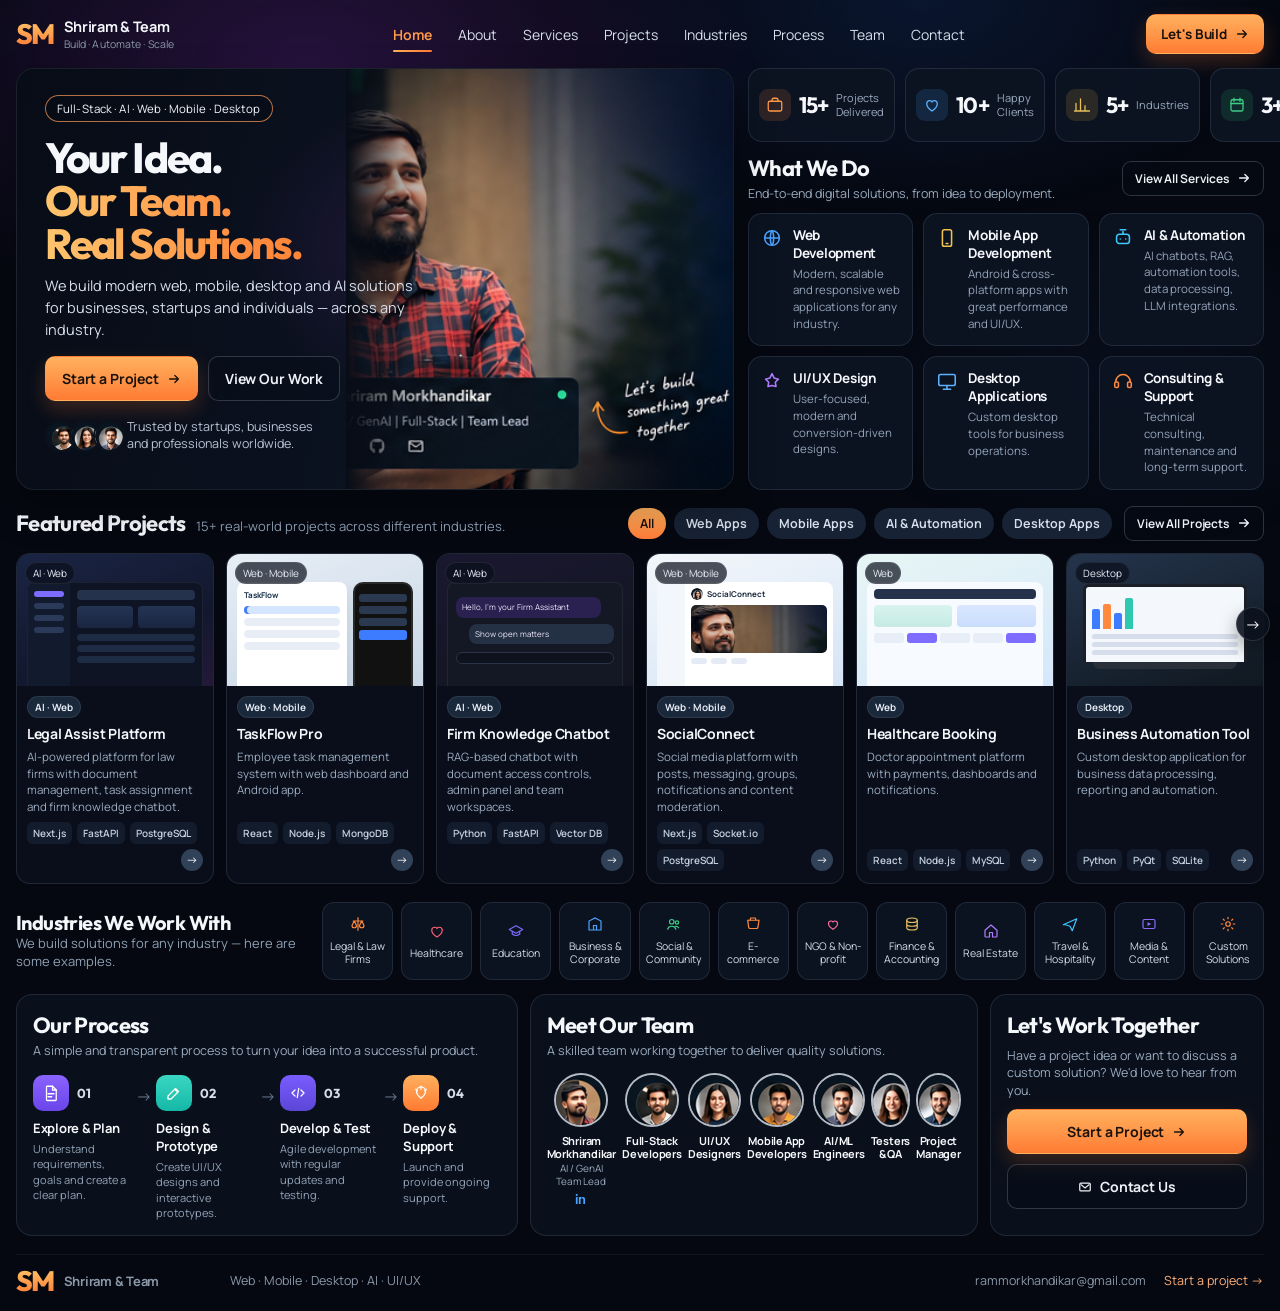
==== commit d8074a8c: "Tighten the homepage team labels and inner-page layout. Keep role titles to a single line under each" ====
--- a/index.html
+++ b/index.html
@@ -177,12 +177,12 @@
     <div class="panel-head"><div><h2>Meet Our Team</h2><p>A skilled team working together to deliver quality solutions.</p></div></div>
     <div class="team-row">
       <div><img src="assets/team-1.png" alt=""><h3>Shriram Morkhandikar</h3><p>AI / GenAI<br>Team Lead</p><a class="li" href="https://www.linkedin.com/search/results/all/?keywords=Shriram%20Morkhandikar" aria-label="LinkedIn"><svg width="14" height="14" viewBox="0 0 24 24" fill="currentColor"><path d="M4.7 3.3A1.8 1.8 0 1 0 4.7 6.9 1.8 1.8 0 0 0 4.7 3.3ZM3.2 8.4h3V20.7h-3V8.4ZM9.2 8.4h2.9v1.7h.1c.4-.8 1.4-1.7 3-1.7 3.2 0 3.8 2.1 3.8 4.8v7.5h-3v-6.6c0-1.6 0-3.6-2.2-3.6s-2.5 1.7-2.5 3.5v6.7h-3V8.4Z"/></svg></a></div>
-      <div><img src="assets/team-2.png" alt=""><h3>Full-Stack Developers</h3><p>Web &amp; backend</p></div>
-      <div><img src="assets/team-3.png" alt=""><h3>UI/UX Designers</h3><p>Product design</p></div>
-      <div><img src="assets/team-4.png" alt=""><h3>Mobile App Developers</h3><p>Android &amp; cross-platform</p></div>
-      <div><img src="assets/team-5.png" alt=""><h3>AI/ML Engineers</h3><p>RAG &amp; automation</p></div>
-      <div><img src="assets/team-6.png" alt=""><h3>Testers &amp; QA</h3><p>Quality &amp; release</p></div>
-      <div><img src="assets/team-7.png" alt=""><h3>Project Manager</h3><p>Planning &amp; delivery</p></div>
+      <div><img src="assets/team-2.png" alt=""><h3>Full-Stack Developers</h3></div>
+      <div><img src="assets/team-3.png" alt=""><h3>UI/UX Designers</h3></div>
+      <div><img src="assets/team-4.png" alt=""><h3>Mobile App Developers</h3></div>
+      <div><img src="assets/team-5.png" alt=""><h3>AI/ML Engineers</h3></div>
+      <div><img src="assets/team-6.png" alt=""><h3>Testers &amp; QA</h3></div>
+      <div><img src="assets/team-7.png" alt=""><h3>Project Manager</h3></div>
     </div>
   </article>
 
--- a/style.css
+++ b/style.css
@@ -200,7 +200,7 @@
 .hero-photo img {
   width: 100%; height: 100%;
   object-fit: cover;
-  object-position: 62% 42%;
+  object-position: right 38%;
 }
 .hero-photo:after {
   content: "";
@@ -467,11 +467,12 @@
 
 .industries {
   display: grid;
-  grid-template-columns: 230px 1fr;
+  grid-template-columns: minmax(250px, 290px) 1fr;
   gap: 16px;
   align-items: center;
   margin-top: 16px;
 }
+.ind-head h2 { font-size: 20px; line-height: 1.15; }
 .ind-grid { display: grid; grid-template-columns: repeat(12, 1fr); gap: 8px; }
 .ind {
   min-height: 78px;
@@ -564,6 +565,8 @@
 .page-hero h1 em, .split h2 em { font-style: normal; }
 .page-hero > p { max-width: 680px; color: var(--soft); font-size: 15px; line-height: 1.6; }
 .page-grid { padding: 18px 0 28px; }
+.page-grid .filters { justify-content: flex-start; margin-left: 0; }
+.project-grid .shot { height: 168px; }
 .split { display: grid; grid-template-columns: 1.1fr 0.9fr; gap: 28px; align-items: center; }
 .split p { color: var(--soft); line-height: 1.7; font-size: 15px; }
 .portrait {
@@ -646,12 +649,14 @@
     border: 1px solid var(--line);
     border-radius: 14px;
     padding: 8px;
-    z-index: 30;
+    z-index: 40;
+    max-height: calc(100vh - 88px);
+    overflow: auto;
   }
   .links.open { display: flex; }
   .links a { padding: 12px; }
   .links a.active:after { display: none; }
-  .nav { position: relative; }
+  .nav { position: relative; z-index: 40; }
   .hero { min-height: 0; }
   .hero-copy { width: 100%; min-height: 0; padding: 22px 18px 0; }
   .hero-photo { position: relative; width: 100%; height: 320px; inset: auto; }
@@ -661,7 +666,8 @@
   .project-row { grid-auto-columns: 82%; }
   .proj-head, .what-head, .band { align-items: flex-start; flex-direction: column; }
   .filters { margin-left: 0; justify-content: flex-start; }
-  .ind-grid, .cards, .project-grid, .ind-large { grid-template-columns: 1fr; }
+  .cards, .project-grid, .ind-large { grid-template-columns: 1fr; }
+  .ind-grid { grid-template-columns: repeat(3, 1fr); }
   .footer { flex-direction: column; align-items: flex-start; }
   .timeline article { grid-template-columns: 1fr; }
   .scroll-next { display: none; }
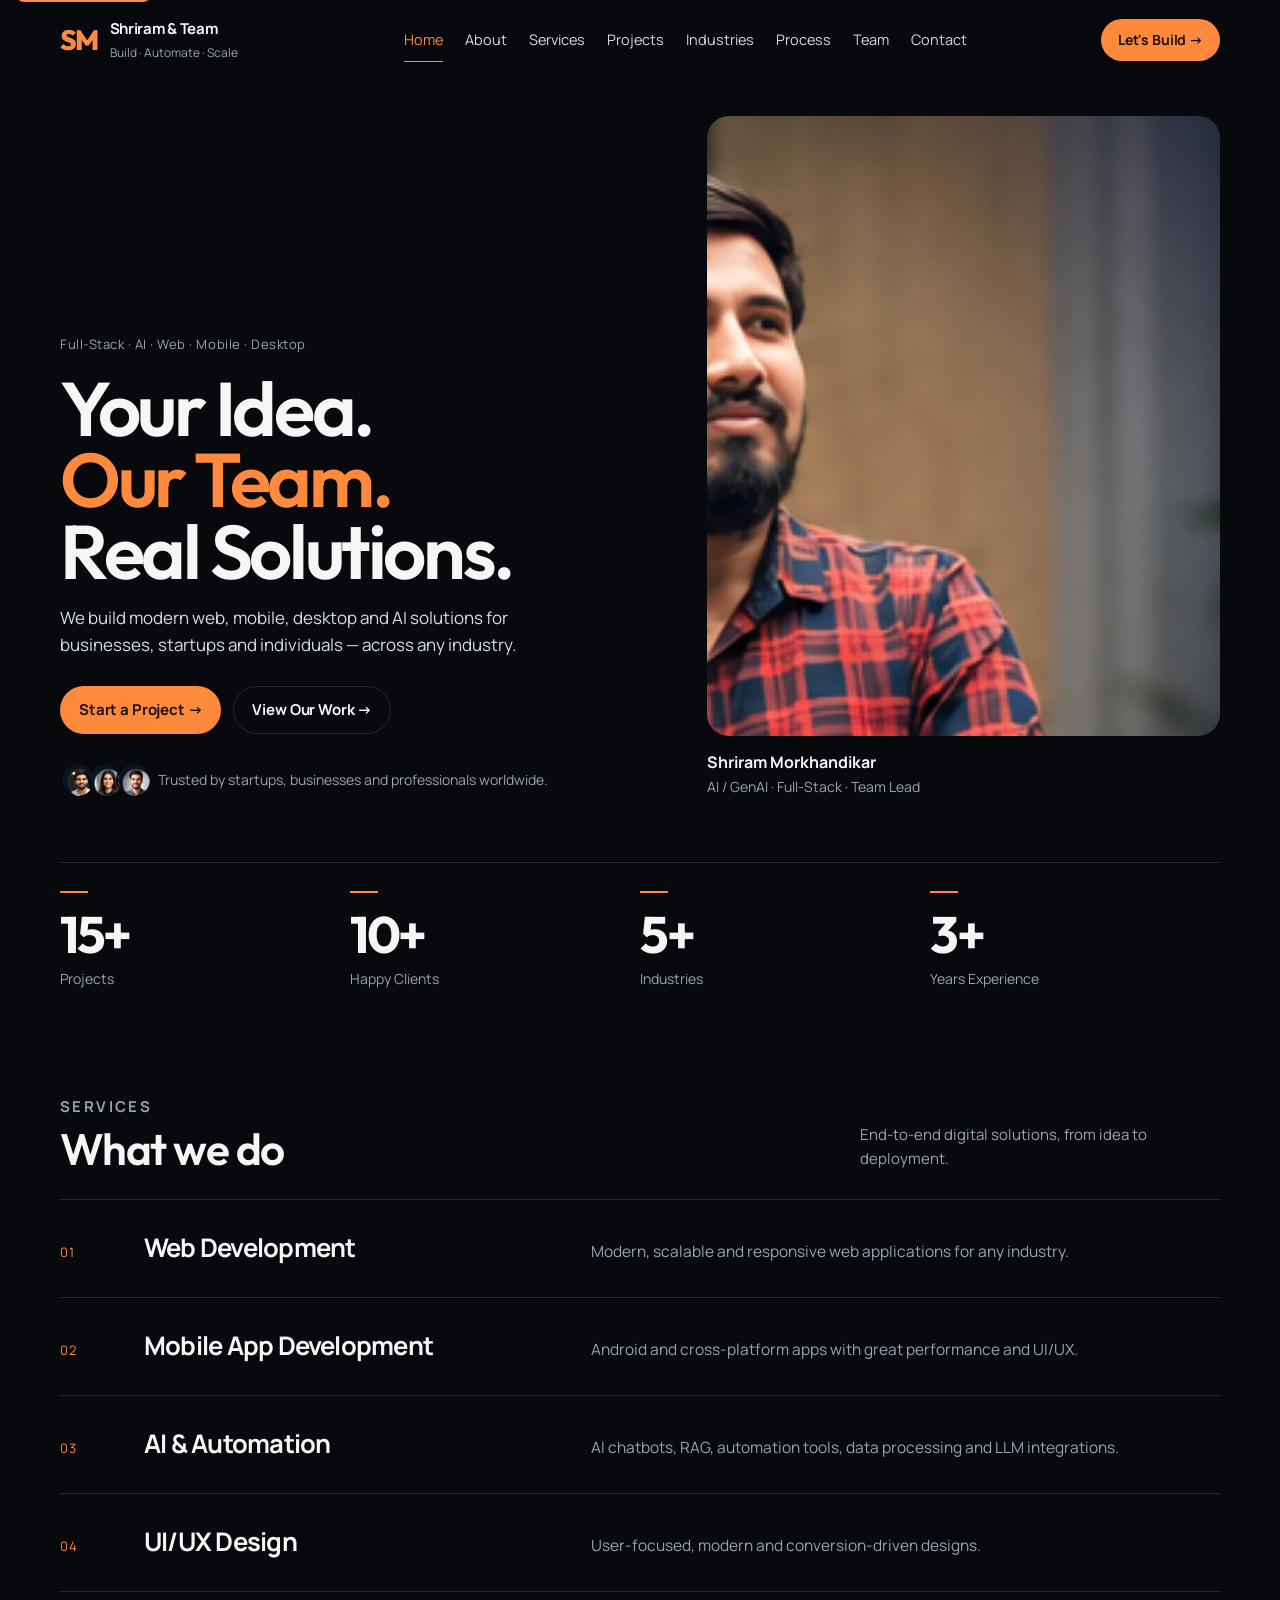
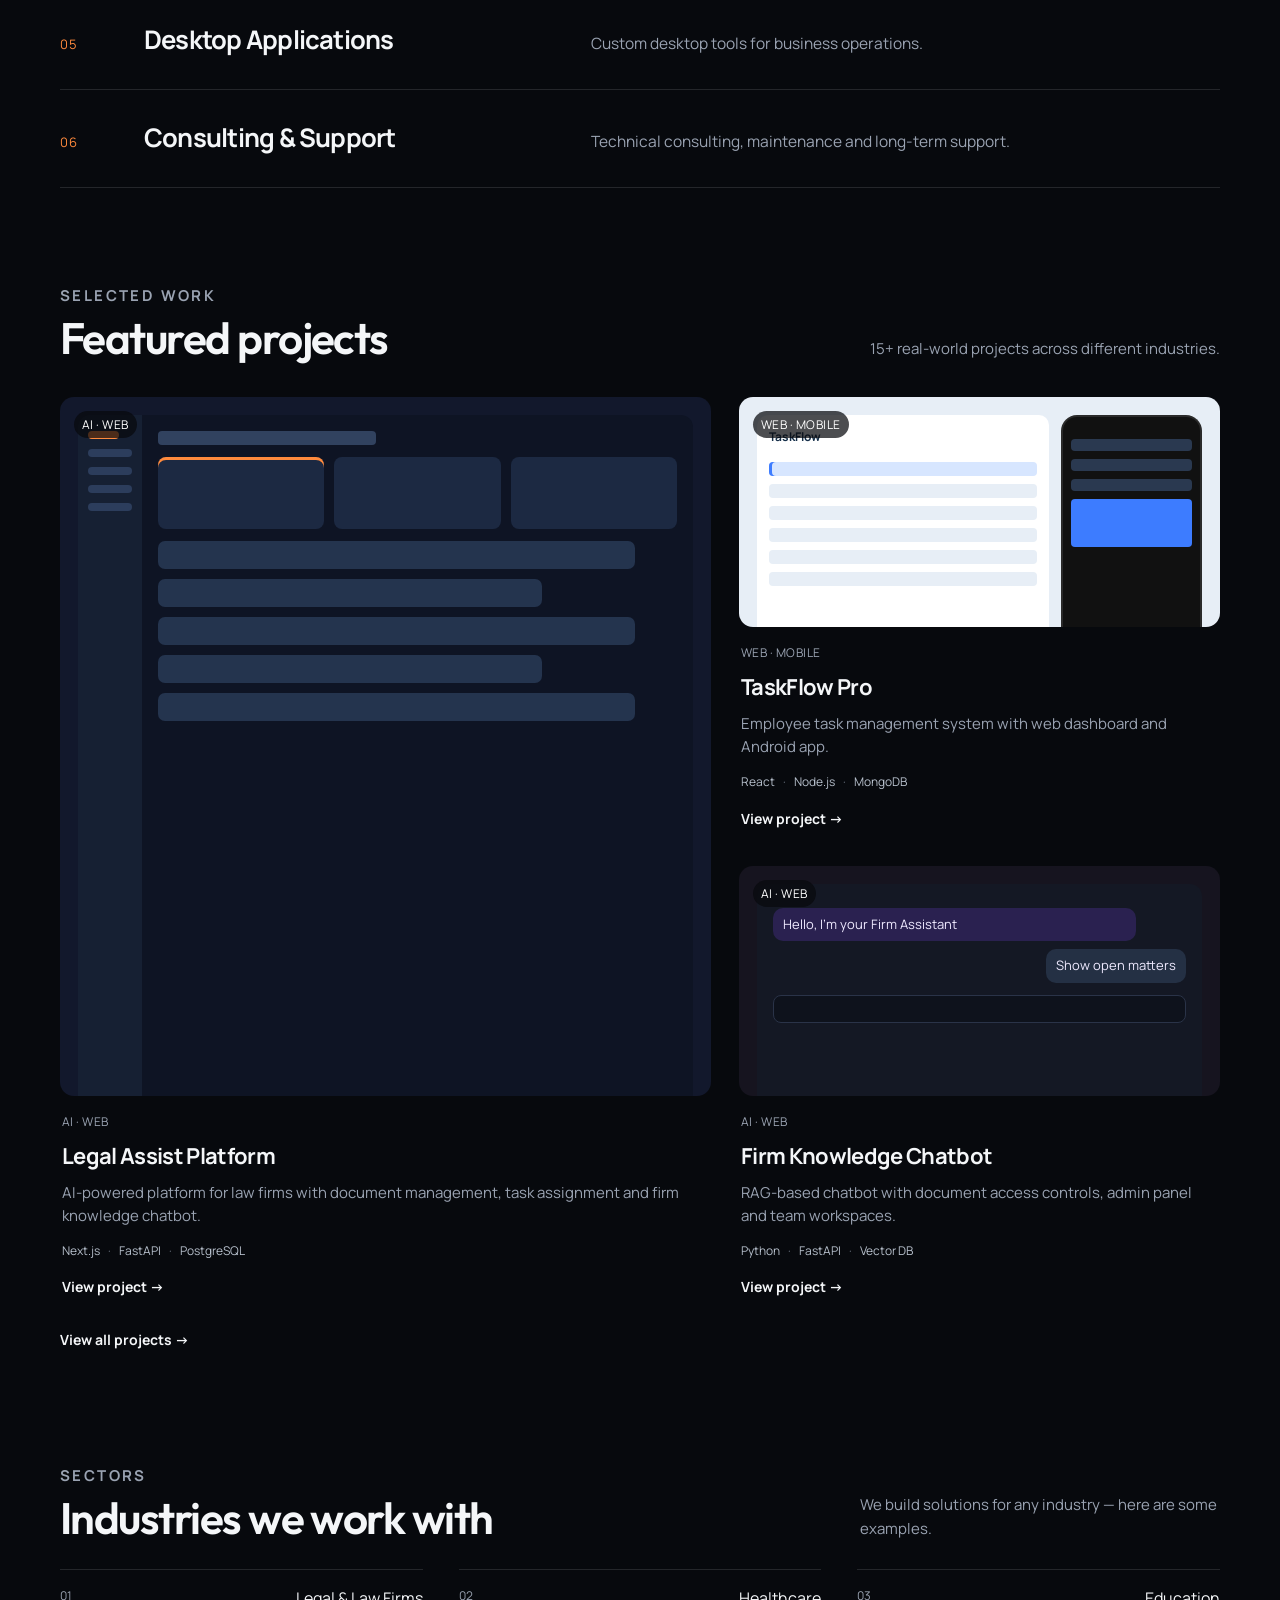
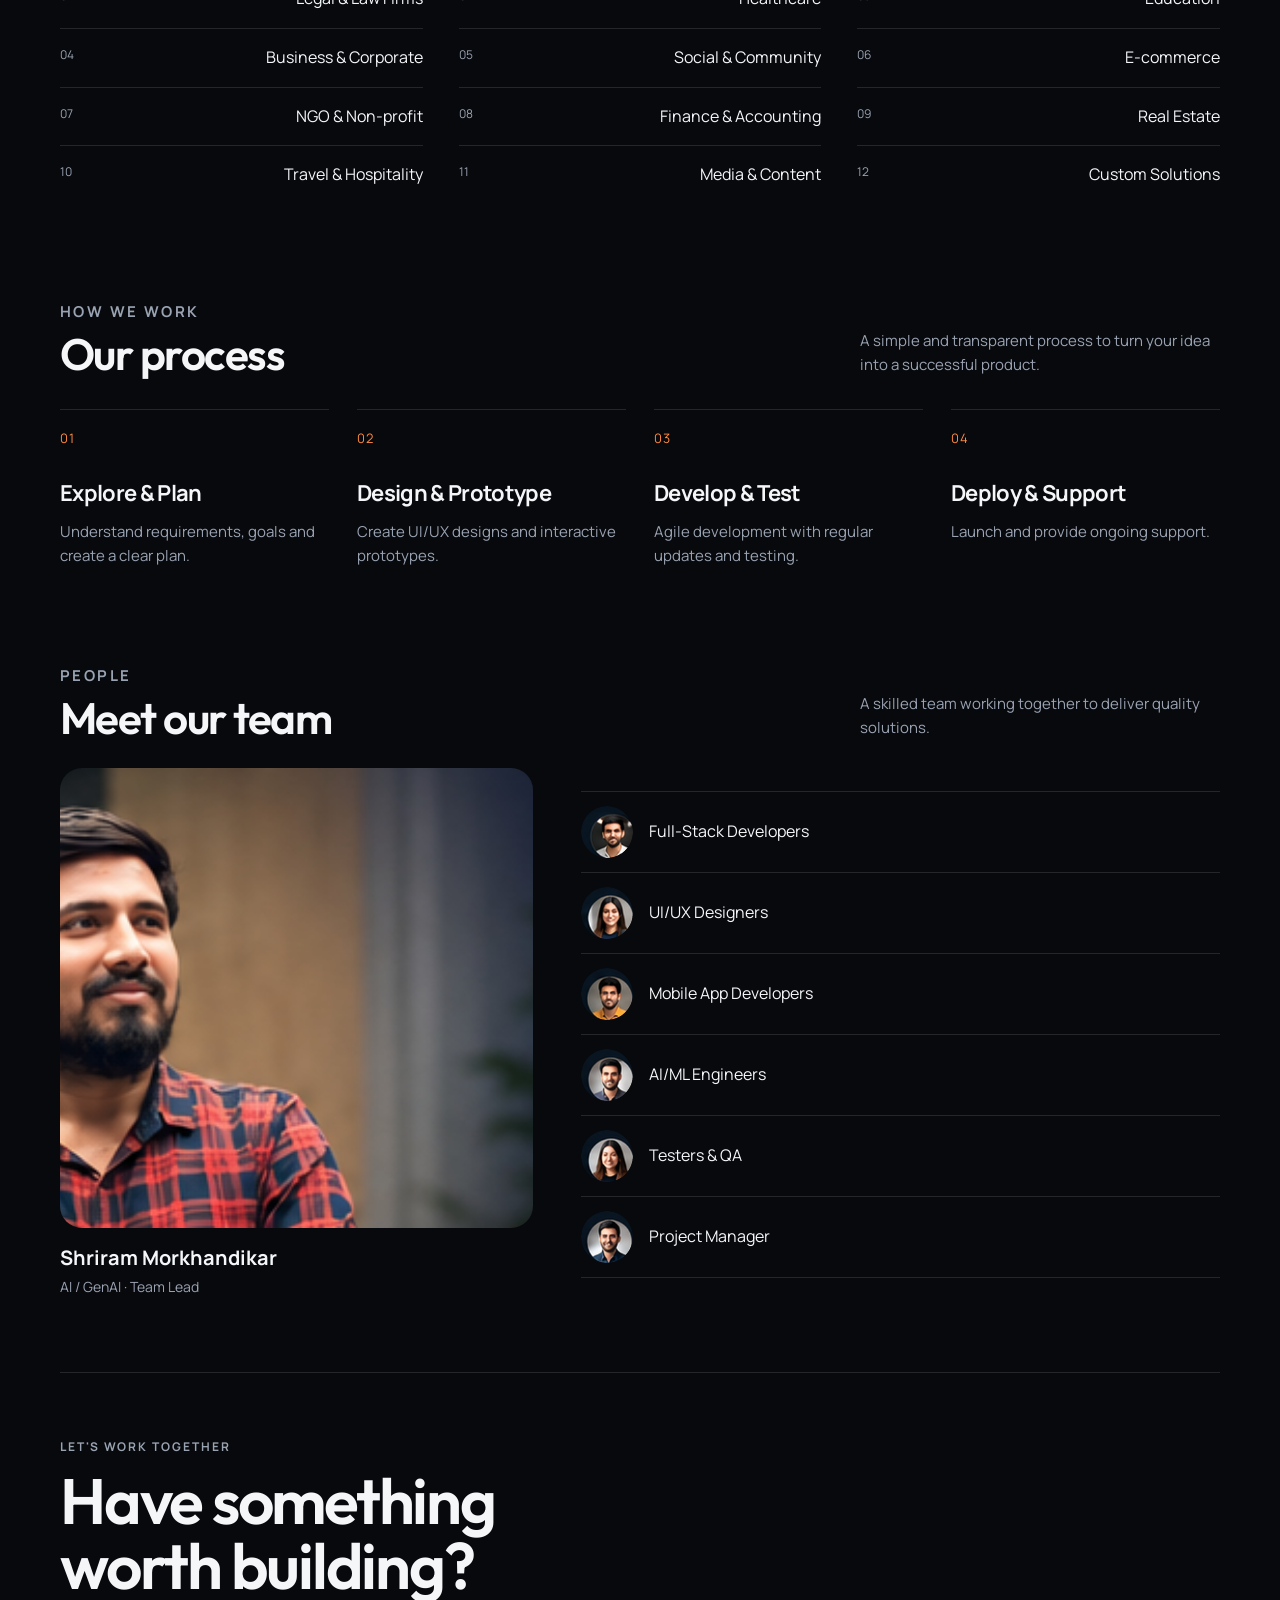
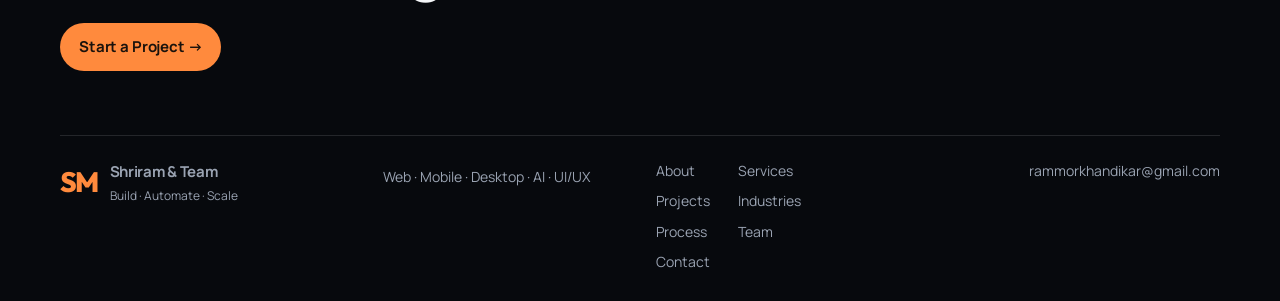
==== commit 49207e72: "Redesign the studio site as an editorial product studio. Replace the compressed card layout with lar" ====
--- a/index.html
+++ b/index.html
@@ -8,10 +8,12 @@
 <link rel="icon" href="assets/favicon.svg" type="image/svg+xml">
 <link rel="preconnect" href="https://fonts.googleapis.com">
 <link rel="preconnect" href="https://fonts.gstatic.com" crossorigin>
-<link href="https://fonts.googleapis.com/css2?family=Manrope:wght@400;500;600;700&family=Outfit:wght@500;600;700;800&display=swap" rel="stylesheet">
+<link href="https://fonts.googleapis.com/css2?family=Manrope:wght@400;500;600;700&family=Outfit:wght@500;600;700&display=swap" rel="stylesheet">
 <link rel="stylesheet" href="style.css">
+<script>try{if(!matchMedia("(prefers-reduced-motion: reduce)").matches)document.documentElement.classList.add("js")}catch(e){}</script>
 </head>
 <body>
+<a class="skip" href="#content">Skip to content</a>
 <div class="shell">
 <header class="nav">
   <a class="brand" href="index.html">
@@ -19,8 +21,8 @@
     <span><strong>Shriram &amp; Team</strong><small>Build · Automate · Scale</small></span>
   </a>
   <button class="menu-btn" aria-label="Open menu" aria-expanded="false"><span></span><span></span><span></span></button>
-  <nav class="links" id="site-nav">
-    <a class="active" href="index.html">Home</a>
+  <nav class="links" id="site-nav" aria-label="Primary">
+    <a class="active" aria-current="page" href="index.html">Home</a>
     <a href="about.html">About</a>
     <a href="services.html">Services</a>
     <a href="projects.html">Projects</a>
@@ -29,179 +31,171 @@
     <a href="team.html">Team</a>
     <a href="contact.html">Contact</a>
   </nav>
-  <a class="btn btn-orange nav-cta" href="contact.html">Let's Build <svg viewBox="0 0 16 16" fill="none" aria-hidden="true"><path d="M3 8h10M9 4l4 4-4 4" stroke="currentColor" stroke-width="1.6" stroke-linecap="round" stroke-linejoin="round"/></svg></a>
+  <a class="btn btn-orange nav-cta" href="contact.html">Let's Build →</a>
 </header>
 
-<main>
-<section class="top">
-  <article class="hero">
-    <div class="hero-copy">
-      <span class="pill">Full-Stack · AI · Web · Mobile · Desktop</span>
-      <h1><span>Your Idea.</span><span class="grad">Our Team.</span><span class="grad">Real Solutions.</span></h1>
-      <p>We build modern web, mobile, desktop and AI solutions for businesses, startups and individuals — across any industry.</p>
-      <div class="hero-actions">
-        <a class="btn btn-orange btn-lg" href="contact.html">Start a Project <svg viewBox="0 0 16 16" fill="none" aria-hidden="true"><path d="M3 8h10M9 4l4 4-4 4" stroke="currentColor" stroke-width="1.6" stroke-linecap="round" stroke-linejoin="round"/></svg></a>
-        <a class="btn btn-ghost btn-lg" href="projects.html">View Our Work</a>
+<main id="content">
+<section class="hero-stage">
+  <div>
+    <p class="kicker">Full-Stack · AI · Web · Mobile · Desktop</p>
+    <h1><span>Your Idea.</span><span class="grad">Our Team.</span><span>Real Solutions.</span></h1>
+    <p class="lede">We build modern web, mobile, desktop and AI solutions for businesses, startups and individuals — across any industry.</p>
+    <div class="hero-actions">
+      <a class="btn btn-orange" href="contact.html">Start a Project →</a>
+      <a class="btn btn-ghost" href="projects.html">View Our Work →</a>
+    </div>
+    <div class="trust">
+      <div class="faces">
+        <img src="assets/team-2.png" alt="">
+        <img src="assets/team-3.png" alt="">
+        <img src="assets/team-5.png" alt="">
       </div>
-      <div class="trusted">
-        <div class="faces">
-          <img src="assets/team-2.png" alt="">
-          <img src="assets/team-3.png" alt="">
-          <img src="assets/team-5.png" alt="">
-        </div>
-        <span>Trusted by startups, businesses<br>and professionals worldwide.</span>
-      </div>
-    </div>
-    <div class="hero-photo">
-      <img src="assets/hero-portrait.png" alt="Shriram Morkhandikar, AI and full-stack team lead">
-      <div class="hero-links">
-        <a href="https://www.linkedin.com/search/results/all/?keywords=Shriram%20Morkhandikar" aria-label="Shriram Morkhandikar on LinkedIn"></a>
-        <a href="tel:+917218860925" aria-label="Call Shriram and Team"></a>
-        <a href="mailto:rammorkhandikar@gmail.com" aria-label="Email Shriram and Team"></a>
-      </div>
-    </div>
-  </article>
-
-  <aside class="side">
-    <div class="stats">
-      <article class="stat"><span class="glyph orange"><svg viewBox="0 0 24 24" fill="none"><rect x="3" y="7" width="18" height="13" rx="2" stroke="currentColor" stroke-width="1.7"/><path d="M8 7V5.5A2.5 2.5 0 0 1 10.5 3h3A2.5 2.5 0 0 1 16 5.5V7" stroke="currentColor" stroke-width="1.7"/></svg></span><strong>15+</strong><em>Projects<br>Delivered</em></article>
-      <article class="stat"><span class="glyph blue"><svg viewBox="0 0 24 24" fill="none"><path d="M12 20s-7-4.4-7-9.2C5 8 6.8 6.2 9.2 6.2c1.3 0 2.4.6 2.8 1.6.4-1 1.5-1.6 2.8-1.6C17.2 6.2 19 8 19 10.8 19 15.6 12 20 12 20Z" stroke="currentColor" stroke-width="1.7"/></svg></span><strong>10+</strong><em>Happy<br>Clients</em></article>
-      <article class="stat"><span class="glyph gold"><svg viewBox="0 0 24 24" fill="none"><path d="M4 20V10M10 20V4M16 20v-7M22 20H2" stroke="currentColor" stroke-width="1.7" stroke-linecap="round"/></svg></span><strong>5+</strong><em>Industries</em></article>
-      <article class="stat"><span class="glyph green"><svg viewBox="0 0 24 24" fill="none"><rect x="4" y="5" width="16" height="15" rx="2" stroke="currentColor" stroke-width="1.7"/><path d="M8 3v4M16 3v4M4 10h16" stroke="currentColor" stroke-width="1.7" stroke-linecap="round"/></svg></span><strong>3+</strong><em>Years<br>Experience</em></article>
-    </div>
-
-    <section class="what">
-      <div class="what-head">
-        <div>
-          <h2>What We Do</h2>
-          <p>End-to-end digital solutions, from idea to deployment.</p>
-        </div>
-        <a class="btn btn-ghost btn-sm" href="services.html">View All Services <svg viewBox="0 0 16 16" fill="none" aria-hidden="true"><path d="M3 8h10M9 4l4 4-4 4" stroke="currentColor" stroke-width="1.6" stroke-linecap="round" stroke-linejoin="round"/></svg></a>
-      </div>
-      <div class="svc-grid">
-        <article class="svc"><span class="ico web"><svg viewBox="0 0 24 24" fill="none"><circle cx="12" cy="12" r="8" stroke="currentColor" stroke-width="1.7"/><path d="M4 12h16M12 4c2.4 2.6 2.4 13.4 0 16M12 4c-2.4 2.6-2.4 13.4 0 16" stroke="currentColor" stroke-width="1.7"/></svg></span><div><h3>Web Development</h3><p>Modern, scalable and responsive web applications for any industry.</p></div></article>
-        <article class="svc"><span class="ico mobile"><svg viewBox="0 0 24 24" fill="none"><rect x="7" y="3" width="10" height="18" rx="2" stroke="currentColor" stroke-width="1.7"/><path d="M11 18h2" stroke="currentColor" stroke-width="1.7" stroke-linecap="round"/></svg></span><div><h3>Mobile App Development</h3><p>Android &amp; cross-platform apps with great performance and UI/UX.</p></div></article>
-        <article class="svc"><span class="ico ai"><svg viewBox="0 0 24 24" fill="none"><rect x="5" y="8" width="14" height="10" rx="3" stroke="currentColor" stroke-width="1.7"/><path d="M12 8V5M9 13h.01M15 13h.01M9 3h6" stroke="currentColor" stroke-width="1.7" stroke-linecap="round"/></svg></span><div><h3>AI &amp; Automation</h3><p>AI chatbots, RAG, automation tools, data processing, LLM integrations.</p></div></article>
-        <article class="svc"><span class="ico ux"><svg viewBox="0 0 24 24" fill="none"><path d="M12 4l2.2 4.6L19 10l-3.4 3.3.8 4.7L12 16.8 7.6 18l.8-4.7L5 10l4.8-1.4L12 4Z" stroke="currentColor" stroke-width="1.7" stroke-linejoin="round"/></svg></span><div><h3>UI/UX Design</h3><p>User-focused, modern and conversion-driven designs.</p></div></article>
-        <article class="svc"><span class="ico desk"><svg viewBox="0 0 24 24" fill="none"><rect x="3" y="5" width="18" height="12" rx="2" stroke="currentColor" stroke-width="1.7"/><path d="M8 21h8M12 17v4" stroke="currentColor" stroke-width="1.7" stroke-linecap="round"/></svg></span><div><h3>Desktop Applications</h3><p>Custom desktop tools for business operations.</p></div></article>
-        <article class="svc"><span class="ico support"><svg viewBox="0 0 24 24" fill="none"><path d="M4 13a8 8 0 0 1 16 0" stroke="currentColor" stroke-width="1.7"/><rect x="3" y="13" width="4" height="6" rx="1.4" stroke="currentColor" stroke-width="1.7"/><rect x="17" y="13" width="4" height="6" rx="1.4" stroke="currentColor" stroke-width="1.7"/></svg></span><div><h3>Consulting &amp; Support</h3><p>Technical consulting, maintenance and long-term support.</p></div></article>
-      </div>
-    </section>
-  </aside>
-</section>
-
-<section class="block">
-  <div class="proj-head">
-    <div class="sec-copy">
-      <h2>Featured Projects</h2>
-      <p>15+ real-world projects across different industries.</p>
-    </div>
-    <div class="filters" data-filter-bar="#home-projects" data-featured-only="true">
-      <button class="active" type="button" data-filter="all">All</button>
-      <button type="button" data-filter="web">Web Apps</button>
-      <button type="button" data-filter="mobile">Mobile Apps</button>
-      <button type="button" data-filter="ai">AI &amp; Automation</button>
-      <button type="button" data-filter="desktop">Desktop Apps</button>
-    </div>
-    <a class="btn btn-ghost btn-sm" href="projects.html">View All Projects <svg viewBox="0 0 16 16" fill="none" aria-hidden="true"><path d="M3 8h10M9 4l4 4-4 4" stroke="currentColor" stroke-width="1.6" stroke-linecap="round" stroke-linejoin="round"/></svg></a>
-  </div>
-  <div class="project-scroller">
-    <div class="project-row" id="home-projects">
-      <article class="project" data-cat="ai" data-featured="true">
-        <div class="shot legal"><span class="shot-tag">AI · Web</span><div class="ui"><div class="sideb"><i class="on"></i><i></i><i></i><i></i></div><div class="mainb"><div class="topbar"></div><div class="cards2"><b></b><b></b></div><div class="list"><i></i><i></i><i></i></div></div></div></div>
-        <div class="project-body"><span class="chip">AI · Web</span><h3>Legal Assist Platform</h3><p>AI-powered platform for law firms with document management, task assignment and firm knowledge chatbot.</p><div class="tags"><span class="tag">Next.js</span><span class="tag">FastAPI</span><span class="tag">PostgreSQL</span><a class="go" href="projects.html" aria-label="View Legal Assist Platform">→</a></div></div>
-      </article>
-      <article class="project" data-cat="mobile" data-featured="true">
-        <div class="shot task"><span class="shot-tag">Web · Mobile</span><div class="desk"><div class="win"><b>TaskFlow</b><i class="on"></i><i></i><i></i><i></i></div><div class="phone"><i></i><i class="on"></i><i></i><i class="btn"></i></div></div></div>
-        <div class="project-body"><span class="chip">Web · Mobile</span><h3>TaskFlow Pro</h3><p>Employee task management system with web dashboard and Android app.</p><div class="tags"><span class="tag">React</span><span class="tag">Node.js</span><span class="tag">MongoDB</span><a class="go" href="projects.html" aria-label="View TaskFlow Pro">→</a></div></div>
-      </article>
-      <article class="project" data-cat="ai" data-featured="true">
-        <div class="shot chat"><span class="shot-tag">AI · Web</span><div class="chatui"><div class="bubble">Hello, I'm your Firm Assistant</div><div class="bubble me">Show open matters</div><div class="input"></div></div></div>
-        <div class="project-body"><span class="chip">AI · Web</span><h3>Firm Knowledge Chatbot</h3><p>RAG-based chatbot with document access controls, admin panel and team workspaces.</p><div class="tags"><span class="tag">Python</span><span class="tag">FastAPI</span><span class="tag">Vector DB</span><a class="go" href="projects.html" aria-label="View Firm Knowledge Chatbot">→</a></div></div>
-      </article>
-      <article class="project" data-cat="mobile" data-featured="true">
-        <div class="shot social"><span class="shot-tag">Web · Mobile</span><div class="soc"><div class="soc-nav"></div><div class="feed"><div class="posthead"><img src="assets/team-3.png" alt=""><b>SocialConnect</b></div><div class="photo"></div><div class="reactions"><i></i><i></i><i></i></div></div></div></div>
-        <div class="project-body"><span class="chip">Web · Mobile</span><h3>SocialConnect</h3><p>Social media platform with posts, messaging, groups, notifications and content moderation.</p><div class="tags"><span class="tag">Next.js</span><span class="tag">Socket.io</span><span class="tag">PostgreSQL</span><a class="go" href="projects.html" aria-label="View SocialConnect">→</a></div></div>
-      </article>
-      <article class="project" data-cat="web" data-featured="true">
-        <div class="shot health"><span class="shot-tag">Web</span><div class="med"><div class="topbar"></div><div class="cards2"><b></b><b></b></div><div class="cal"><i></i><i class="on"></i><i></i><i></i><i class="on"></i></div></div></div>
-        <div class="project-body"><span class="chip">Web</span><h3>Healthcare Booking</h3><p>Doctor appointment platform with payments, dashboards and notifications.</p><div class="tags"><span class="tag">React</span><span class="tag">Node.js</span><span class="tag">MySQL</span><a class="go" href="projects.html" aria-label="View Healthcare Booking">→</a></div></div>
-      </article>
-      <article class="project" data-cat="desktop" data-featured="true">
-        <div class="shot deskapp"><span class="shot-tag">Desktop</span><div class="laptop"><div class="screen"><div class="bars"><i></i><i></i><i></i><i></i></div><div class="rows"><i></i><i></i><i></i></div></div><div class="base"></div></div></div>
-        <div class="project-body"><span class="chip">Desktop</span><h3>Business Automation Tool</h3><p>Custom desktop application for business data processing, reporting and automation.</p><div class="tags"><span class="tag">Python</span><span class="tag">PyQt</span><span class="tag">SQLite</span><a class="go" href="projects.html" aria-label="View Business Automation Tool">→</a></div></div>
-      </article>
-    </div>
-    <button class="scroll-next" type="button" data-scroll="#home-projects" aria-label="Scroll projects">→</button>
-  </div>
-</section>
-
-<section class="industries">
-  <div class="ind-head">
-    <div>
-      <h2>Industries We Work With</h2>
-      <p>We build solutions for any industry — here are some examples.</p>
-    </div>
-  </div>
-  <div class="ind-grid">
-    <a class="ind" href="industries.html#legal"><svg viewBox="0 0 24 24" fill="none" style="color:#ff8a3d"><path d="M12 3v18M5 8h14M7 8l-3 6a3 3 0 0 0 6 0L7 8Zm10 0-3 6a3 3 0 0 0 6 0l-3-6Z" stroke="currentColor" stroke-width="1.6" stroke-linejoin="round"/></svg>Legal &amp; Law Firms</a>
-    <a class="ind" href="industries.html#healthcare"><svg viewBox="0 0 24 24" fill="none" style="color:#ff5d73"><path d="M12 20s-7-4.3-7-9c0-2.4 1.8-4 4-4 1.3 0 2.4.6 3 1.6.6-1 1.7-1.6 3-1.6 2.2 0 4 1.6 4 4 0 4.7-7 9-7 9Z" stroke="currentColor" stroke-width="1.6"/></svg>Healthcare</a>
-    <a class="ind" href="industries.html#education"><svg viewBox="0 0 24 24" fill="none" style="color:#7c6cff"><path d="M3 10 12 5l9 5-9 5-9-5Z" stroke="currentColor" stroke-width="1.6" stroke-linejoin="round"/><path d="M7 12v4c1.6 1.3 3.2 2 5 2s3.4-.7 5-2v-4" stroke="currentColor" stroke-width="1.6"/></svg>Education</a>
-    <a class="ind" href="industries.html#business"><svg viewBox="0 0 24 24" fill="none" style="color:#4aa3ff"><path d="M4 20V8l8-4 8 4v12H4Z" stroke="currentColor" stroke-width="1.6"/><path d="M10 20v-6h4v6" stroke="currentColor" stroke-width="1.6"/></svg>Business &amp; Corporate</a>
-    <a class="ind" href="industries.html#social"><svg viewBox="0 0 24 24" fill="none" style="color:#3dce86"><circle cx="9" cy="9" r="3" stroke="currentColor" stroke-width="1.6"/><circle cx="16" cy="10" r="2.2" stroke="currentColor" stroke-width="1.6"/><path d="M3.5 19c.6-2.4 2.6-4 5.5-4s4.9 1.6 5.5 4M14 15.2c1.6-.4 3.2.2 4.2 1.8" stroke="currentColor" stroke-width="1.6" stroke-linecap="round"/></svg>Social &amp; Community</a>
-    <a class="ind" href="industries.html#commerce"><svg viewBox="0 0 24 24" fill="none" style="color:#ff8a3d"><path d="M5 7h15l-1.4 9.2a2 2 0 0 1-2 1.8H8.2a2 2 0 0 1-2-1.6L5 7Z" stroke="currentColor" stroke-width="1.6"/><path d="M8 7 9 4h6l1 3" stroke="currentColor" stroke-width="1.6"/></svg>E-commerce</a>
-    <a class="ind" href="industries.html#ngo"><svg viewBox="0 0 24 24" fill="none" style="color:#ff6b9a"><path d="M12 19s-6-3.6-6-7.4C6 9.2 7.6 8 9.4 8c1 0 1.9.5 2.6 1.3C12.7 8.5 13.6 8 14.6 8 16.4 8 18 9.2 18 11.6 18 15.4 12 19 12 19Z" stroke="currentColor" stroke-width="1.6"/></svg>NGO &amp; Non-profit</a>
-    <a class="ind" href="industries.html#finance"><svg viewBox="0 0 24 24" fill="none" style="color:#e8c15a"><ellipse cx="12" cy="7" rx="7" ry="3" stroke="currentColor" stroke-width="1.6"/><path d="M5 7v5c0 1.7 3.1 3 7 3s7-1.3 7-3V7M5 12v5c0 1.7 3.1 3 7 3s7-1.3 7-3v-5" stroke="currentColor" stroke-width="1.6"/></svg>Finance &amp; Accounting</a>
-    <a class="ind" href="industries.html#realestate"><svg viewBox="0 0 24 24" fill="none" style="color:#b07cff"><path d="M4 11 12 4l8 7v8a1 1 0 0 1-1 1h-5v-6H10v6H5a1 1 0 0 1-1-1v-8Z" stroke="currentColor" stroke-width="1.6" stroke-linejoin="round"/></svg>Real Estate</a>
-    <a class="ind" href="industries.html#travel"><svg viewBox="0 0 24 24" fill="none" style="color:#3ec8ff"><path d="M3 13 21 5l-6 16-3-6-6-2Z" stroke="currentColor" stroke-width="1.6" stroke-linejoin="round"/></svg>Travel &amp; Hospitality</a>
-    <a class="ind" href="industries.html#media"><svg viewBox="0 0 24 24" fill="none" style="color:#8b6cff"><rect x="4" y="6" width="16" height="12" rx="2" stroke="currentColor" stroke-width="1.6"/><path d="M10 9.5v5l5-2.5-5-2.5Z" fill="currentColor"/></svg>Media &amp; Content</a>
-    <a class="ind" href="industries.html#custom"><svg viewBox="0 0 24 24" fill="none" style="color:#ff8a3d"><circle cx="12" cy="12" r="3" stroke="currentColor" stroke-width="1.6"/><path d="M12 3v2M12 19v2M3 12h2M19 12h2M5.6 5.6l1.4 1.4M17 17l1.4 1.4M18.4 5.6 17 7M7 17l-1.4 1.4" stroke="currentColor" stroke-width="1.6" stroke-linecap="round"/></svg>Custom Solutions</a>
-  </div>
-</section>
-
-<section class="bottom">
-  <article class="panel">
-    <div class="panel-head"><div><h2>Our Process</h2><p>A simple and transparent process to turn your idea into a successful product.</p></div></div>
-    <div class="steps">
-      <div class="step"><div class="step-top"><span class="step-ico s1"><svg viewBox="0 0 24 24" fill="none"><path d="M7 3h7l5 5v13a1 1 0 0 1-1 1H7a1 1 0 0 1-1-1V4a1 1 0 0 1 1-1Z" stroke="currentColor" stroke-width="1.7"/><path d="M14 3v5h5M8 13h8M8 17h5" stroke="currentColor" stroke-width="1.7" stroke-linecap="round"/></svg></span><b>01</b></div><h3>Explore &amp; Plan</h3><p>Understand requirements, goals and create a clear plan.</p></div>
-      <div class="arrow" aria-hidden="true">→</div>
-      <div class="step"><div class="step-top"><span class="step-ico s2"><svg viewBox="0 0 24 24" fill="none"><path d="M4 20h4l10-10-4-4L4 16v4Z" stroke="currentColor" stroke-width="1.7" stroke-linejoin="round"/><path d="m13 7 4 4" stroke="currentColor" stroke-width="1.7"/></svg></span><b>02</b></div><h3>Design &amp; Prototype</h3><p>Create UI/UX designs and interactive prototypes.</p></div>
-      <div class="arrow" aria-hidden="true">→</div>
-      <div class="step"><div class="step-top"><span class="step-ico s3"><svg viewBox="0 0 24 24" fill="none"><path d="m8 8-4 4 4 4M16 8l4 4-4 4M13 6l-2 12" stroke="currentColor" stroke-width="1.7" stroke-linecap="round" stroke-linejoin="round"/></svg></span><b>03</b></div><h3>Develop &amp; Test</h3><p>Agile development with regular updates and testing.</p></div>
-      <div class="arrow" aria-hidden="true">→</div>
-      <div class="step"><div class="step-top"><span class="step-ico s4"><svg viewBox="0 0 24 24" fill="none"><path d="M12 19c4-3 6-6.2 6-9.2A6 6 0 0 0 6 9.8C6 12.8 8 16 12 19Z" stroke="currentColor" stroke-width="1.7"/><path d="M12 3v4M5 7l2 2M19 7l-2 2" stroke="currentColor" stroke-width="1.7" stroke-linecap="round"/></svg></span><b>04</b></div><h3>Deploy &amp; Support</h3><p>Launch and provide ongoing support.</p></div>
-    </div>
-  </article>
-
-  <article class="panel">
-    <div class="panel-head"><div><h2>Meet Our Team</h2><p>A skilled team working together to deliver quality solutions.</p></div></div>
-    <div class="team-row">
-      <div><img src="assets/team-1.png" alt=""><h3>Shriram Morkhandikar</h3><p>AI / GenAI<br>Team Lead</p><a class="li" href="https://www.linkedin.com/search/results/all/?keywords=Shriram%20Morkhandikar" aria-label="LinkedIn"><svg width="14" height="14" viewBox="0 0 24 24" fill="currentColor"><path d="M4.7 3.3A1.8 1.8 0 1 0 4.7 6.9 1.8 1.8 0 0 0 4.7 3.3ZM3.2 8.4h3V20.7h-3V8.4ZM9.2 8.4h2.9v1.7h.1c.4-.8 1.4-1.7 3-1.7 3.2 0 3.8 2.1 3.8 4.8v7.5h-3v-6.6c0-1.6 0-3.6-2.2-3.6s-2.5 1.7-2.5 3.5v6.7h-3V8.4Z"/></svg></a></div>
-      <div><img src="assets/team-2.png" alt=""><h3>Full-Stack Developers</h3></div>
-      <div><img src="assets/team-3.png" alt=""><h3>UI/UX Designers</h3></div>
-      <div><img src="assets/team-4.png" alt=""><h3>Mobile App Developers</h3></div>
-      <div><img src="assets/team-5.png" alt=""><h3>AI/ML Engineers</h3></div>
-      <div><img src="assets/team-6.png" alt=""><h3>Testers &amp; QA</h3></div>
-      <div><img src="assets/team-7.png" alt=""><h3>Project Manager</h3></div>
-    </div>
-  </article>
-
-  <aside class="cta">
-    <h2>Let's Work Together</h2>
-    <p>Have a project idea or want to discuss a custom solution? We'd love to hear from you.</p>
-    <div class="stack">
-      <a class="btn btn-orange btn-lg" href="contact.html">Start a Project <svg viewBox="0 0 16 16" fill="none" aria-hidden="true"><path d="M3 8h10M9 4l4 4-4 4" stroke="currentColor" stroke-width="1.6" stroke-linecap="round" stroke-linejoin="round"/></svg></a>
-      <a class="btn btn-ghost btn-lg" href="mailto:rammorkhandikar@gmail.com"><svg viewBox="0 0 16 16" fill="none" aria-hidden="true"><rect x="2" y="3.5" width="12" height="9" rx="1.4" stroke="currentColor" stroke-width="1.4"/><path d="m3 5 5 4 5-4" stroke="currentColor" stroke-width="1.4"/></svg> Contact Us</a>
-    </div>
-  </aside>
+      <span>Trusted by startups, businesses and professionals worldwide.</span>
+    </div>
+  </div>
+  <div class="hero-visual">
+    <figure class="hero-frame">
+      <img src="assets/about-portrait.png" alt="Shriram Morkhandikar, AI and full-stack team lead">
+    </figure>
+    <p class="hero-caption"><strong>Shriram Morkhandikar</strong><span>AI / GenAI · Full-Stack · Team Lead</span></p>
+  </div>
+</section>
+
+<section class="proof" aria-label="Studio snapshot">
+  <article><i></i><strong>15+</strong><span>Projects</span></article>
+  <article><i></i><strong>10+</strong><span>Happy Clients</span></article>
+  <article><i></i><strong>5+</strong><span>Industries</span></article>
+  <article><i></i><strong>3+</strong><span>Years Experience</span></article>
+</section>
+
+<section class="section">
+  <div class="section-head">
+    <div>
+      <p class="eyebrow">Services</p>
+      <h2>What we do</h2>
+    </div>
+    <p>End-to-end digital solutions, from idea to deployment.</p>
+  </div>
+  <ol class="offer">
+    <li><a href="services.html"><span>01</span><h3>Web Development</h3><p>Modern, scalable and responsive web applications for any industry.</p></a></li>
+    <li><a href="services.html"><span>02</span><h3>Mobile App Development</h3><p>Android and cross-platform apps with great performance and UI/UX.</p></a></li>
+    <li><a href="services.html"><span>03</span><h3>AI &amp; Automation</h3><p>AI chatbots, RAG, automation tools, data processing and LLM integrations.</p></a></li>
+    <li><a href="services.html"><span>04</span><h3>UI/UX Design</h3><p>User-focused, modern and conversion-driven designs.</p></a></li>
+    <li><a href="services.html"><span>05</span><h3>Desktop Applications</h3><p>Custom desktop tools for business operations.</p></a></li>
+    <li><a href="services.html"><span>06</span><h3>Consulting &amp; Support</h3><p>Technical consulting, maintenance and long-term support.</p></a></li>
+  </ol>
+</section>
+
+<section class="section">
+  <div class="section-head">
+    <div>
+      <p class="eyebrow">Selected work</p>
+      <h2>Featured projects</h2>
+    </div>
+    <p>15+ real-world projects across different industries.</p>
+  </div>
+  <div class="feature-work">
+    <article class="project lead">
+      <div class="shot legal"><span class="shot-tag">AI · Web</span><div class="ui"><div class="sideb"><i class="on"></i><i></i><i></i><i></i><i></i></div><div class="mainb"><div class="topbar"></div><div class="cards2"><b></b><b></b><b></b></div><div class="list"><i></i><i></i><i></i><i></i><i></i></div></div></div></div>
+      <div class="project-body"><span class="chip">AI · Web</span><h3>Legal Assist Platform</h3><p>AI-powered platform for law firms with document management, task assignment and firm knowledge chatbot.</p><div class="tags"><span class="tag">Next.js</span><span class="tag">FastAPI</span><span class="tag">PostgreSQL</span></div><a class="text-link" href="projects.html">View project →</a></div>
+    </article>
+    <article class="project">
+      <div class="shot task"><span class="shot-tag">Web · Mobile</span><div class="desk"><div class="win"><b>TaskFlow</b><i class="on"></i><i></i><i></i><i></i><i></i><i></i></div><div class="phone"><i></i><i class="on"></i><i></i><i class="btn"></i></div></div></div>
+      <div class="project-body"><span class="chip">Web · Mobile</span><h3>TaskFlow Pro</h3><p>Employee task management system with web dashboard and Android app.</p><div class="tags"><span class="tag">React</span><span class="tag">Node.js</span><span class="tag">MongoDB</span></div><a class="text-link" href="projects.html">View project →</a></div>
+    </article>
+    <article class="project">
+      <div class="shot chat"><span class="shot-tag">AI · Web</span><div class="chatui"><div class="bubble">Hello, I'm your Firm Assistant</div><div class="bubble me">Show open matters</div><div class="input"></div></div></div>
+      <div class="project-body"><span class="chip">AI · Web</span><h3>Firm Knowledge Chatbot</h3><p>RAG-based chatbot with document access controls, admin panel and team workspaces.</p><div class="tags"><span class="tag">Python</span><span class="tag">FastAPI</span><span class="tag">Vector DB</span></div><a class="text-link" href="projects.html">View project →</a></div>
+    </article>
+    </div>
+  <p class="more"><a class="text-link" href="projects.html">View all projects →</a></p>
+</section>
+
+<section class="section">
+  <div class="section-head">
+    <div>
+      <p class="eyebrow">Sectors</p>
+      <h2>Industries we work with</h2>
+    </div>
+    <p>We build solutions for any industry — here are some examples.</p>
+  </div>
+  <nav class="industry-index" aria-label="Industries">
+    <a href="industries.html#legal"><span>01</span> Legal &amp; Law Firms</a>
+    <a href="industries.html#healthcare"><span>02</span> Healthcare</a>
+    <a href="industries.html#education"><span>03</span> Education</a>
+    <a href="industries.html#business"><span>04</span> Business &amp; Corporate</a>
+    <a href="industries.html#social"><span>05</span> Social &amp; Community</a>
+    <a href="industries.html#commerce"><span>06</span> E-commerce</a>
+    <a href="industries.html#ngo"><span>07</span> NGO &amp; Non-profit</a>
+    <a href="industries.html#finance"><span>08</span> Finance &amp; Accounting</a>
+    <a href="industries.html#realestate"><span>09</span> Real Estate</a>
+    <a href="industries.html#travel"><span>10</span> Travel &amp; Hospitality</a>
+    <a href="industries.html#media"><span>11</span> Media &amp; Content</a>
+    <a href="industries.html#custom"><span>12</span> Custom Solutions</a>
+  </nav>
+</section>
+
+<section class="section">
+  <div class="section-head">
+    <div>
+      <p class="eyebrow">How we work</p>
+      <h2>Our process</h2>
+    </div>
+    <p>A simple and transparent process to turn your idea into a successful product.</p>
+  </div>
+  <ol class="journey">
+    <li><span>01</span><h3>Explore &amp; Plan</h3><p>Understand requirements, goals and create a clear plan.</p></li>
+    <li><span>02</span><h3>Design &amp; Prototype</h3><p>Create UI/UX designs and interactive prototypes.</p></li>
+    <li><span>03</span><h3>Develop &amp; Test</h3><p>Agile development with regular updates and testing.</p></li>
+    <li><span>04</span><h3>Deploy &amp; Support</h3><p>Launch and provide ongoing support.</p></li>
+  </ol>
+</section>
+
+<section class="section">
+  <div class="section-head">
+    <div>
+      <p class="eyebrow">People</p>
+      <h2>Meet our team</h2>
+    </div>
+    <p>A skilled team working together to deliver quality solutions.</p>
+  </div>
+  <div class="studio-team">
+    <figure>
+      <img class="portrait-lg" src="assets/about-portrait.png" alt="Shriram Morkhandikar">
+      <figcaption><strong>Shriram Morkhandikar</strong><span>AI / GenAI · Team Lead</span></figcaption>
+    </figure>
+    <ul class="role-list">
+      <li><img src="assets/team-2.png" alt=""> Full-Stack Developers</li>
+      <li><img src="assets/team-3.png" alt=""> UI/UX Designers</li>
+      <li><img src="assets/team-4.png" alt=""> Mobile App Developers</li>
+      <li><img src="assets/team-5.png" alt=""> AI/ML Engineers</li>
+      <li><img src="assets/team-6.png" alt=""> Testers &amp; QA</li>
+      <li><img src="assets/team-7.png" alt=""> Project Manager</li>
+    </ul>
+  </div>
 </section>
 </main>
 
-<footer class="footer">
-  <a class="brand" href="index.html"><span class="mark">SM</span><span><strong>Shriram &amp; Team</strong></span></a>
-  <p>Web · Mobile · Desktop · AI · UI/UX</p>
-  <a href="mailto:rammorkhandikar@gmail.com">rammorkhandikar@gmail.com</a>
-  <a class="quiet" href="contact.html">Start a project →</a>
+<footer class="site-footer">
+  <div class="footer-lead">
+    <p class="eyebrow">Let's work together</p>
+    <h2>Have something worth building?</h2>
+    <a class="btn btn-orange" href="contact.html">Start a Project →</a>
+  </div>
+  <div class="footer-meta">
+    <a class="brand" href="index.html"><span class="mark">SM</span><span><strong>Shriram &amp; Team</strong><small>Build · Automate · Scale</small></span></a>
+    <p>Web · Mobile · Desktop · AI · UI/UX</p>
+    <nav aria-label="Footer">
+      <a href="about.html">About</a>
+      <a href="services.html">Services</a>
+      <a href="projects.html">Projects</a>
+      <a href="industries.html">Industries</a>
+      <a href="process.html">Process</a>
+      <a href="team.html">Team</a>
+      <a href="contact.html">Contact</a>
+    </nav>
+    <a href="mailto:rammorkhandikar@gmail.com">rammorkhandikar@gmail.com</a>
+  </div>
 </footer>
 </div>
 <script src="script.js"></script>
--- a/style.css
+++ b/style.css
@@ -1,677 +1,783 @@
 :root {
-  --bg: #050810;
-  --card: #0c1422;
-  --card-2: #10192b;
-  --line: rgba(168, 190, 220, 0.14);
-  --text: #f5f7fb;
-  --muted: #9aabbf;
-  --soft: #c5d0de;
-  --orange: #ff8a3d;
-  --orange-2: #ffb15a;
-  --ink: #1a120c;
-  --shadow: 0 18px 40px rgba(0, 0, 0, 0.28);
-  --radius: 16px;
+  --bg: #07090d;
+  --surface: #10151c;
+  --surface-2: #171d27;
+  --text: #f4f6f8;
+  --text-muted: #9aa3b2;
+  --accent: #ff8a3d;
+  --accent-ink: #1a120c;
+  --border: rgba(244, 246, 248, 0.12);
+  --radius-sm: 8px;
+  --radius-md: 14px;
+  --radius-lg: 22px;
+  --space-1: 4px;
+  --space-2: 8px;
+  --space-3: 12px;
+  --space-4: 16px;
+  --space-5: 24px;
+  --space-6: 32px;
+  --space-7: 48px;
+  --space-8: 64px;
+  --space-9: 80px;
+  --space-10: 120px;
+  --section-space: 96px;
+  --container-width: 1160px;
   --sans: "Manrope", "Segoe UI", sans-serif;
   --display: "Outfit", "Manrope", sans-serif;
 }
 
 * { box-sizing: border-box; }
 html { scroll-behavior: smooth; }
-html, body { margin: 0; min-height: 100%; }
 body {
+  margin: 0;
+  min-height: 100%;
   font-family: var(--sans);
+  font-size: 16px;
+  line-height: 1.6;
   color: var(--text);
   background: var(--bg);
   color-scheme: dark;
-}
-body:before {
-  content: "";
-  position: fixed;
-  inset: 0;
-  z-index: -1;
-  pointer-events: none;
-  background:
-    radial-gradient(720px 460px at 24% 8%, rgba(104, 38, 148, 0.34), transparent 62%),
-    radial-gradient(640px 380px at 72% 0%, rgba(24, 58, 128, 0.28), transparent 58%),
-    radial-gradient(520px 280px at 88% 42%, rgba(16, 40, 78, 0.18), transparent 60%);
 }
 img { max-width: 100%; display: block; }
 a { color: inherit; text-decoration: none; }
 button, input, select, textarea { font: inherit; color: inherit; }
 button { cursor: pointer; }
-.shell { width: min(1460px, calc(100% - 32px)); margin: 0 auto; }
+h1, h2, h3, p { overflow-wrap: break-word; }
+.shell { width: min(var(--container-width), calc(100% - 48px)); margin: 0 auto; }
+
+.skip {
+  position: absolute;
+  left: 16px;
+  top: -40px;
+  background: var(--accent);
+  color: var(--accent-ink);
+  padding: 8px 12px;
+  border-radius: var(--radius-sm);
+  z-index: 80;
+}
+.skip:focus { top: 12px; }
 
 .nav {
-  height: 68px;
+  position: sticky;
+  top: 0;
+  z-index: 40;
+  height: 80px;
   display: flex;
   align-items: center;
-  gap: 18px;
-}
-.brand { display: flex; align-items: center; gap: 10px; min-width: 196px; }
+  gap: 28px;
+  background: rgba(7, 9, 13, 0.88);
+  backdrop-filter: blur(16px);
+}
+.brand { display: flex; align-items: center; gap: 12px; min-width: 210px; }
 .mark {
   font-family: var(--display);
   font-weight: 800;
   font-size: 28px;
   letter-spacing: -0.06em;
   line-height: 1;
-  background: linear-gradient(180deg, #ffc56a 0%, #ff7a32 100%);
-  -webkit-background-clip: text;
-  background-clip: text;
-  color: transparent;
-}
-.brand strong { display: block; font-size: 14.5px; letter-spacing: -0.02em; font-weight: 700; }
-.brand small { display: block; margin-top: 1px; color: #8d9aab; font-size: 10.5px; letter-spacing: 0.01em; }
-.links { display: flex; justify-content: center; gap: 26px; flex: 1; }
+  color: var(--accent);
+}
+.brand strong { display: block; font-size: 15px; letter-spacing: -0.02em; }
+.brand small { display: block; margin-top: 2px; color: var(--text-muted); font-size: 12px; }
+.links { display: flex; justify-content: center; gap: 22px; flex: 1; }
 .links a {
   position: relative;
-  font-size: 14px;
-  color: #d7e0eb;
+  font-size: 14.5px;
+  color: #d5dbe3;
   padding: 10px 0;
 }
 .links a:hover { color: #fff; }
-.links a.active { color: #ff9a4a; font-weight: 650; }
+.links a.active { color: var(--accent); }
 .links a.active:after {
   content: "";
   position: absolute;
-  left: 0; right: 0; bottom: 2px;
-  height: 2px;
-  border-radius: 2px;
-  background: linear-gradient(90deg, #ffb15a, #ff7a32);
+  left: 0; right: 0; bottom: 0;
+  height: 1px;
+  background: var(--accent);
 }
 .menu-btn {
   display: none;
-  width: 42px; height: 42px;
-  border-radius: 10px;
-  border: 1px solid var(--line);
-  background: rgba(255,255,255,0.03);
+  width: 44px; height: 44px;
+  margin-left: auto;
+  border-radius: var(--radius-sm);
+  border: 1px solid var(--border);
+  background: transparent;
   padding: 0;
-  margin-left: auto;
-}
-.menu-btn span {
-  display: block; width: 16px; height: 1.5px; margin: 4px auto; background: #fff; border-radius: 2px;
-}
+}
+.menu-btn span { display: block; width: 16px; height: 1.5px; margin: 4px auto; background: #fff; }
 
 .btn {
   display: inline-flex;
   align-items: center;
   justify-content: center;
   gap: 8px;
-  border-radius: 10px;
+  min-height: 48px;
+  padding: 0 18px;
+  border-radius: 999px;
   border: 1px solid transparent;
   font-weight: 700;
+  font-size: 15px;
   letter-spacing: -0.01em;
-  transition: transform .18s ease, filter .18s ease, background .18s ease;
-}
-.btn:hover { transform: translateY(-1px); filter: brightness(1.05); }
-.btn svg { width: 14px; height: 14px; }
-.btn-orange {
-  background: linear-gradient(180deg, #ffb15e 0%, #ff7c34 100%);
-  color: var(--ink);
-  box-shadow: 0 8px 20px rgba(255, 122, 50, 0.22);
-}
-.btn-ghost {
-  background: rgba(8, 14, 24, 0.35);
-  border-color: rgba(190, 205, 224, 0.22);
-  color: #edf2f8;
-}
-.btn-sm { padding: 8px 12px; font-size: 12px; font-weight: 650; border-radius: 9px; }
-.nav-cta { padding: 10px 14px; font-size: 13.5px; white-space: nowrap; }
-.btn-lg { padding: 12px 16px; font-size: 14px; }
-
-.top {
-  display: grid;
-  grid-template-columns: minmax(0, 1.28fr) minmax(340px, 0.92fr);
+  transition: background .2s ease, color .2s ease, border-color .2s ease, transform .2s ease;
+}
+.btn:hover { transform: translateY(-1px); }
+.btn-orange { background: var(--accent); color: var(--accent-ink); }
+.btn-orange:hover { background: #ff9a55; }
+.btn-ghost { background: transparent; border-color: var(--border); color: var(--text); }
+.btn-ghost:hover { border-color: #fff; }
+.nav-cta { min-height: 42px; padding: 0 16px; font-size: 14px; }
+.btn-lg { min-height: 52px; padding: 0 22px; }
+
+.eyebrow {
+  margin: 0;
+  color: var(--text-muted);
+  font-size: 12px;
+  font-weight: 700;
+  letter-spacing: 0.16em;
+  text-transform: uppercase;
+}
+.grad { color: var(--accent); font-style: normal; }
+
+.hero-stage {
+  display: grid;
+  grid-template-columns: minmax(0, 1.05fr) minmax(280px, 0.9fr);
+  gap: 48px;
+  align-items: end;
+  padding: 36px 0 8px;
+}
+.kicker { margin: 0; color: var(--text-muted); font-size: 13px; letter-spacing: 0.04em; }
+.hero-stage h1 {
+  margin: 18px 0 18px;
+  font-family: var(--display);
+  font-weight: 600;
+  font-size: clamp(3.1rem, 6vw, 4.75rem);
+  line-height: 0.94;
+  letter-spacing: -0.045em;
+}
+.hero-stage h1 span { display: block; }
+.hero-stage .lede {
+  max-width: 460px;
+  margin: 0 0 28px;
+  color: #d7dde6;
+  font-size: 17px;
+  line-height: 1.55;
+}
+.hero-actions { display: flex; flex-wrap: wrap; gap: 12px; }
+.trust {
+  display: flex;
+  align-items: center;
   gap: 14px;
-  align-items: stretch;
-}
-.hero {
-  position: relative;
-  min-height: 392px;
-  border-radius: 18px;
+  margin-top: 28px;
+  color: var(--text-muted);
+  font-size: 14px;
+  line-height: 1.4;
+}
+.faces { display: flex; }
+.faces img {
+  width: 36px; height: 36px; border-radius: 50%;
+  object-fit: cover; border: 2px solid var(--bg); margin-right: -8px;
+}
+.hero-frame {
+  margin: 0;
+  border-radius: var(--radius-lg);
   overflow: hidden;
-  border: 1px solid rgba(255,255,255,0.07);
-  background:
-    radial-gradient(380px 240px at 68% 42%, rgba(128, 48, 168, 0.28), transparent 70%),
-    linear-gradient(105deg, #070c16 0%, #0b1220 55%, #0a101c 100%);
-  box-shadow: var(--shadow);
-}
-.hero-copy {
-  position: relative;
-  z-index: 2;
-  width: min(530px, 58%);
-  padding: 26px 10px 22px 28px;
+  background: var(--surface);
+}
+.hero-frame img {
+  width: 100%;
+  height: min(620px, 72vh);
+  object-fit: cover;
+  object-position: center 22%;
+}
+.hero-caption { margin: 14px 0 0; color: var(--text-muted); font-size: 14px; }
+.hero-caption strong { display: block; color: var(--text); font-size: 16px; }
+
+.proof {
+  display: grid;
+  grid-template-columns: repeat(4, 1fr);
+  margin-top: 56px;
+  border-top: 1px solid var(--border);
+}
+.proof article { padding: 28px 20px 8px 0; }
+.proof i {
+  display: block;
+  width: 28px;
+  height: 2px;
+  margin-bottom: 16px;
+  background: var(--accent);
+}
+.proof strong {
+  display: block;
+  font-family: var(--display);
+  font-size: clamp(2.4rem, 4vw, 3.4rem);
+  letter-spacing: -0.045em;
+  line-height: 1;
+}
+.proof span { display: block; margin-top: 8px; color: var(--text-muted); font-size: 14px; }
+
+.section { padding-top: var(--section-space); }
+.section-head {
+  display: flex;
+  justify-content: space-between;
+  align-items: flex-end;
+  gap: 24px;
+  margin-bottom: 8px;
+}
+.section-head h2, .page-hero h1, .band h2, .footer-lead h2, .split h2, .contact-copy h2 {
+  font-family: var(--display);
+  font-weight: 600;
+  letter-spacing: -0.035em;
+  line-height: 1.02;
+}
+.section-head h2 {
+  margin: 8px 0 0;
+  font-size: clamp(2rem, 3.5vw, 2.75rem);
+}
+.section-head p, .quiet { margin: 0; max-width: 360px; color: var(--text-muted); font-size: 15px; }
+
+.offer { list-style: none; margin: 28px 0 0; padding: 0; }
+.offer a {
+  display: grid;
+  grid-template-columns: 56px minmax(180px, 0.8fr) 1.2fr;
+  gap: 12px 28px;
+  align-items: baseline;
+  padding: 28px 0;
+  border-top: 1px solid var(--border);
+}
+.offer li:last-child a { border-bottom: 1px solid var(--border); }
+.offer span { color: var(--accent); font-size: 13px; letter-spacing: 0.08em; }
+.offer h3 { margin: 0; font-size: clamp(1.35rem, 2vw, 1.7rem); letter-spacing: -0.03em; transition: color .2s ease; }
+.offer p { margin: 0; color: var(--text-muted); font-size: 15.5px; }
+.offer a:hover h3 { color: var(--accent); }
+
+.feature-work {
+  display: grid;
+  grid-template-columns: 1.15fr 0.85fr;
+  gap: 36px 28px;
+  margin-top: 36px;
+}
+.project {
   display: flex;
   flex-direction: column;
-  justify-content: center;
-  min-height: 392px;
-}
-.pill {
-  align-self: flex-start;
-  border: 1px solid rgba(255, 154, 90, 0.7);
-  color: #f3f6fb;
+  min-width: 0;
+  background: transparent;
+}
+.project[hidden] { display: none; }
+.project.lead { grid-row: span 2; }
+.shot {
+  position: relative;
+  height: 230px;
+  border-radius: var(--radius-md);
+  overflow: hidden;
+  background: var(--surface);
+}
+.project.lead .shot { height: 100%; min-height: 460px; }
+.shot-tag, .chip {
+  display: inline-flex;
+  align-items: center;
+  font-size: 12px;
+  letter-spacing: 0.04em;
+  text-transform: uppercase;
+  color: var(--text-muted);
+}
+.shot-tag {
+  position: absolute;
+  z-index: 2;
+  top: 14px; left: 14px;
+  padding: 4px 8px;
   border-radius: 999px;
-  padding: 5px 11px;
-  font-size: 11.5px;
-  letter-spacing: 0.01em;
-  background: rgba(8, 12, 22, 0.35);
-}
-.hero h1 {
-  margin: 14px 0 10px;
-  font-family: var(--display);
-  font-weight: 750;
-  font-size: clamp(36px, 3.3vw, 48px);
-  line-height: 1.02;
-  letter-spacing: -0.045em;
-}
-.hero h1 span { display: block; }
-.grad {
-  background: linear-gradient(90deg, #ffc56e 0%, #ff8a3c 55%, #ff7a32 100%);
-  -webkit-background-clip: text;
-  background-clip: text;
-  color: transparent;
-}
-.hero-copy > p {
-  margin: 0 0 16px;
-  max-width: 460px;
-  color: #d5deea;
-  font-size: 14.5px;
-  line-height: 1.5;
-}
-.hero-actions { display: flex; gap: 10px; flex-wrap: wrap; }
-.trusted {
+  background: rgba(7, 9, 13, 0.72);
+  color: #fff;
+}
+.project-body { padding: 16px 2px 0; display: flex; flex-direction: column; gap: 8px; }
+.project h3 { margin: 0; font-size: 22px; letter-spacing: -0.03em; }
+.project p { margin: 0; color: var(--text-muted); font-size: 15px; line-height: 1.5; }
+.tags { display: flex; flex-wrap: wrap; gap: 8px; margin-top: 6px; }
+.tag {
+  font-size: 12px;
+  color: #b7c0cc;
+  padding: 0;
+  background: none;
+}
+.tag + .tag:before { content: "·"; margin-right: 8px; color: #66707c; }
+.text-link { margin-top: 8px; font-size: 14px; font-weight: 700; color: var(--text); }
+.more { margin-top: 28px; }
+.text-link:hover { color: var(--accent); }
+
+.industry-index {
+  display: grid;
+  grid-template-columns: repeat(3, 1fr);
+  column-gap: 36px;
+  margin-top: 28px;
+}
+.industry-index a {
+  display: flex;
+  justify-content: space-between;
+  gap: 12px;
+  padding: 16px 0;
+  border-top: 1px solid var(--border);
+  font-size: 16px;
+}
+.industry-index a span { color: var(--text-muted); font-size: 12px; }
+.industry-index a:hover { color: var(--accent); }
+
+.journey {
+  list-style: none;
+  display: grid;
+  grid-template-columns: repeat(4, 1fr);
+  gap: 28px;
+  margin: 32px 0 0;
+  padding: 0;
+}
+.journey li { border-top: 1px solid var(--border); padding-top: 18px; }
+.journey span { display: block; margin-bottom: 28px; color: var(--accent); font-size: 13px; letter-spacing: 0.08em; }
+.journey h3 { margin: 0 0 8px; font-size: 22px; letter-spacing: -0.03em; }
+.journey p { margin: 0; color: var(--text-muted); font-size: 15px; }
+
+.studio-team {
+  display: grid;
+  grid-template-columns: 0.85fr 1.15fr;
+  gap: 48px;
+  align-items: center;
+  margin-top: 28px;
+}
+.studio-team figure { margin: 0; }
+.studio-team .portrait-lg {
+  width: 100%;
+  height: 460px;
+  object-fit: cover;
+  object-position: center 18%;
+  border-radius: var(--radius-lg);
+}
+.studio-team figcaption { margin-top: 14px; }
+.studio-team figcaption strong { display: block; font-size: 20px; }
+.studio-team figcaption span { color: var(--text-muted); font-size: 14px; }
+.role-list { list-style: none; margin: 0; padding: 0; }
+.role-list li {
   display: flex;
   align-items: center;
-  gap: 10px;
-  margin-top: 18px;
-  color: #b7c3d3;
-  font-size: 12.5px;
-  line-height: 1.35;
-}
-.faces { display: flex; }
-.faces img {
-  width: 32px; height: 32px; border-radius: 50%;
-  object-fit: cover; border: 2px solid #0c121c; margin-right: -8px;
-}
-.hero-photo {
-  position: absolute;
-  top: 0; right: 0; bottom: 0;
-  width: 54%;
-}
-.hero-photo img {
-  width: 100%; height: 100%;
+  gap: 16px;
+  padding: 14px 0;
+  border-top: 1px solid var(--border);
+  font-size: 16px;
+}
+.role-list li:last-child { border-bottom: 1px solid var(--border); }
+.role-list img { width: 52px; height: 52px; border-radius: 50%; object-fit: cover; }
+
+.page-hero { padding: 56px 0 8px; }
+.page-hero h1 { margin: 12px 0 16px; font-size: clamp(2.7rem, 5vw, 4rem); max-width: 14ch; }
+.page-hero > p { max-width: 620px; margin: 0; color: #d5dbe3; font-size: 17px; }
+.page-grid { padding: 40px 0 16px; }
+
+.split { display: grid; grid-template-columns: 0.9fr 1.1fr; gap: 64px; align-items: start; }
+.split h2 { margin: 0 0 16px; font-size: clamp(2.2rem, 4vw, 3.4rem); }
+.split p { color: #d5dbe3; font-size: 16.5px; }
+.portrait { margin: 0; }
+.portrait img, .about-photo {
+  width: 100%;
+  height: 640px;
   object-fit: cover;
-  object-position: right 38%;
-}
-.hero-photo:after {
-  content: "";
-  position: absolute;
-  inset: 0;
-  background: linear-gradient(90deg, #070c16 0%, rgba(7, 12, 22, 0.35) 14%, rgba(7, 12, 22, 0) 32%);
-  pointer-events: none;
-}
-.hero-links {
-  position: absolute;
-  left: 17%;
-  bottom: 7.5%;
-  display: flex;
-  gap: 8px;
-  z-index: 3;
-}
-.hero-links a {
-  width: 22px; height: 22px;
-  border-radius: 5px;
-}
-.hero-links a:focus-visible { outline: 2px solid #ffb15a; }
-
-.side { display: flex; flex-direction: column; gap: 12px; min-width: 0; }
-.stats { display: grid; grid-template-columns: repeat(4, 1fr); gap: 10px; }
-.stat {
-  display: flex;
-  align-items: center;
-  gap: 8px;
-  min-height: 74px;
-  padding: 10px 10px;
-  background: rgba(12, 20, 34, 0.92);
-  border: 1px solid var(--line);
-  border-radius: 14px;
-}
-.glyph {
-  width: 32px; height: 32px; flex: 0 0 32px;
-  display: grid; place-items: center; border-radius: 9px;
-}
-.glyph svg { width: 18px; height: 18px; }
-.glyph.orange { background: rgba(255, 138, 61, 0.14); color: #ff9a4a; }
-.glyph.blue { background: rgba(77, 163, 255, 0.14); color: #5eb2ff; }
-.glyph.gold { background: rgba(232, 184, 74, 0.14); color: #e8c15a; }
-.glyph.green { background: rgba(52, 199, 123, 0.14); color: #3dce86; }
-.stat strong {
+  object-position: center 20%;
+  border-radius: var(--radius-lg);
+}
+.timeline { margin-top: 36px; }
+.timeline article {
+  display: grid;
+  grid-template-columns: 150px 1fr;
+  gap: 24px;
+  padding: 28px 0;
+  border-top: 1px solid var(--border);
+}
+.timeline b {
   font-family: var(--display);
-  font-size: 22px;
+  font-size: clamp(1.7rem, 2.4vw, 2.15rem);
   letter-spacing: -0.04em;
   line-height: 1;
-}
-.stat em {
-  font-style: normal;
-  color: var(--muted);
-  font-size: 11px;
-  line-height: 1.25;
-}
-
-.what { display: flex; flex-direction: column; gap: 10px; min-height: 0; flex: 1; }
-.what-head, .proj-head, .ind-head, .panel-head {
-  display: flex; align-items: center; gap: 12px;
-}
-.what-head h2, .proj-head h2, .ind-head h2, .panel h2, .cta h2 {
-  margin: 0;
+  color: var(--text);
+}
+.timeline h3 { margin: 0 0 6px; font-size: 14px; letter-spacing: 0.08em; text-transform: uppercase; }
+.timeline p { margin: 0; color: var(--text-muted); }
+
+.service-sheet { list-style: none; margin: 12px 0 0; padding: 0; }
+.service-sheet li {
+  display: grid;
+  grid-template-columns: 112px 1fr;
+  gap: 12px 32px;
+  padding: 48px 0;
+  border-top: 1px solid var(--border);
+}
+.service-sheet li:last-child { border-bottom: 1px solid var(--border); }
+.service-sheet .num {
   font-family: var(--display);
-  font-weight: 700;
-  letter-spacing: -0.03em;
-  font-size: 22px;
-}
-.what-head p, .lede, .panel-head p, .cta p {
-  margin: 3px 0 0;
-  color: var(--muted);
-  font-size: 12.5px;
-  line-height: 1.4;
-}
-.what-head .btn { margin-left: auto; white-space: nowrap; }
-.svc-grid { display: grid; grid-template-columns: repeat(3, 1fr); gap: 10px; flex: 1; }
-.svc {
-  display: flex; gap: 10px;
-  background: rgba(12, 20, 34, 0.92);
-  border: 1px solid var(--line);
-  border-radius: 14px;
-  padding: 12px 12px 13px;
-  min-height: 104px;
-}
-.svc .ico { flex: 0 0 22px; margin-top: 1px; }
-.svc .ico svg { width: 22px; height: 22px; }
-.svc h3 { margin: 0 0 4px; font-size: 13.5px; letter-spacing: -0.02em; }
-.svc p { margin: 0; color: #93a4b8; font-size: 11.5px; line-height: 1.45; }
-.ico.web { color: #4aa3ff; }
-.ico.mobile { color: #f0c14b; }
-.ico.ai { color: #3ec8ff; }
-.ico.ux { color: #b07cff; }
-.ico.desk { color: #5eb0ff; }
-.ico.support { color: #ff8a3d; }
-
-.block { margin-top: 16px; }
-.proj-head { margin-bottom: 12px; }
-.proj-head .sec-copy { display: flex; align-items: baseline; gap: 10px; min-width: 0; }
-.proj-head .sec-copy p, .ind-head p { margin: 0; color: #8ea0b4; font-size: 13px; }
-.filters { display: flex; gap: 8px; margin-left: auto; flex-wrap: wrap; justify-content: center; }
-.filters button, .chip, .tag {
+  color: var(--accent);
+  font-size: clamp(2rem, 3vw, 2.75rem);
+  letter-spacing: -0.04em;
+  line-height: 0.9;
+  padding-top: 6px;
+}
+.service-sheet h3 { margin: 0 0 10px; font-size: clamp(1.8rem, 3vw, 2.6rem); letter-spacing: -0.03em; }
+.service-sheet p { margin: 0; max-width: 62ch; color: var(--text-muted); font-size: 16.5px; }
+.service-sheet .ico { color: var(--text-muted); }
+.service-sheet .ico svg { width: 22px; height: 22px; }
+
+.filters { display: flex; flex-wrap: wrap; gap: 8px; margin: 0 0 28px; }
+.filters button {
+  min-height: 40px;
+  padding: 0 14px;
+  border-radius: 999px;
+  border: 1px solid var(--border);
+  background: transparent;
+  color: #d5dbe3;
+  font-size: 13.5px;
+  font-weight: 600;
+}
+.filters button:hover { border-color: #fff; color: #fff; }
+.filters button.active { background: var(--accent); border-color: var(--accent); color: var(--accent-ink); }
+
+.project-grid { display: grid; grid-template-columns: 1fr 1fr; gap: 40px 28px; }
+.project-grid .shot { height: 240px; }
+.project-grid .lead { grid-column: 1 / -1; }
+.project-grid .lead .shot { height: 420px; }
+.project-grid .project { transition: transform .25s ease; }
+.project-grid .shot img, .shot { transition: transform .4s ease; }
+.project:hover .shot { transform: translateY(-3px); }
+
+.ind-large { display: grid; grid-template-columns: 1fr 1fr; column-gap: 48px; }
+.info {
+  background: none;
   border: 0;
-  background: #172234;
-  color: #d5deea;
-  border-radius: 999px;
-  padding: 7px 12px;
-  font-size: 12.5px;
-  font-weight: 650;
-}
-.filters button.active {
-  background: linear-gradient(180deg, #ffb15e, #ff7d38);
-  color: var(--ink);
-}
-.project-scroller { position: relative; }
-.project-row {
-  display: grid;
-  grid-auto-flow: column;
-  grid-auto-columns: calc((100% - 60px) / 6);
-  gap: 12px;
-  overflow-x: auto;
-  scroll-snap-type: x mandatory;
-  scrollbar-width: none;
-  padding-bottom: 2px;
-}
-.project-row::-webkit-scrollbar { display: none; }
-.project { scroll-snap-align: start; min-width: 0; }
-.project[hidden] { display: none; }
-.project {
-  background: rgba(10, 16, 28, 0.92);
-  border: 1px solid var(--line);
-  border-radius: 14px;
+  border-top: 1px solid var(--border);
+  border-radius: 0;
+  padding: 28px 0 32px;
+}
+.info h3 { margin: 0 0 8px; font-size: 22px; letter-spacing: -0.03em; }
+.info p { margin: 0; color: var(--text-muted); font-size: 15.5px; max-width: 46ch; }
+.info:first-child { grid-column: 1 / -1; padding: 36px 0 40px; }
+.info:first-child h3 { font-size: clamp(2rem, 3vw, 2.75rem); max-width: 16ch; }
+.info:nth-child(2) h3, .info:nth-child(3) h3 { font-size: clamp(1.45rem, 2vw, 1.7rem); }
+
+.steps-large { display: grid; }
+.step-card {
+  display: grid;
+  grid-template-columns: 120px 1fr;
+  column-gap: 28px;
+  row-gap: 10px;
+  background: none;
+  border: 0;
+  border-radius: 0;
+  border-top: 1px solid var(--border);
+  padding: 36px 0;
+  transition: padding-left .25s ease;
+}
+.step-card:last-child { border-bottom: 1px solid var(--border); }
+.step-card:hover { padding-left: 8px; }
+.step-card b {
+  grid-row: 1 / span 2;
+  font-family: var(--display);
+  font-size: clamp(2.4rem, 4vw, 3.5rem);
+  line-height: 0.9;
+  color: var(--accent);
+}
+.step-card h3 { margin: 4px 0 0; font-size: clamp(1.5rem, 2vw, 2rem); }
+.step-card p { margin: 0; max-width: 62ch; color: var(--text-muted); font-size: 16.5px; }
+
+.team-large {
+  display: grid;
+  grid-template-columns: 0.9fr 1.1fr;
+  gap: 20px 40px;
+}
+.member {
+  background: none;
+  border: 0;
+  border-radius: 0;
+  padding: 0;
+  text-align: left;
+}
+.member.lead { grid-row: span 6; }
+.member.lead img {
+  width: 100%;
+  height: 520px;
+  border-radius: var(--radius-lg);
+  object-fit: cover;
+  object-position: center 18%;
+  border: 0;
+  margin: 0 0 16px;
+}
+.member:not(.lead) {
+  display: grid;
+  grid-template-columns: 64px 1fr;
+  gap: 14px;
+  align-items: center;
+  padding: 16px 0;
+  border-top: 1px solid var(--border);
+}
+.member:not(.lead) img {
+  width: 64px; height: 64px; margin: 0;
+  border-radius: 50%; object-fit: cover; border: 0;
+}
+.member h3 { margin: 0 0 2px; font-size: 18px; }
+.member .role { margin: 0; color: var(--accent); font-size: 13px; font-weight: 700; }
+.member p { margin: 4px 0 0; color: var(--text-muted); font-size: 14.5px; }
+
+.contact-grid {
+  display: grid;
+  grid-template-columns: 0.85fr 1.15fr;
+  gap: 48px;
+  align-items: start;
+}
+.contact-copy h2 { margin: 0 0 12px; font-size: clamp(2rem, 3vw, 2.8rem); }
+.contact-copy p { color: #d5dbe3; font-size: 16px; }
+.contact-copy a { color: var(--text); border-bottom: 1px solid var(--accent); }
+.brief { display: grid; gap: 16px; padding-top: 8px; }
+.brief label { display: grid; gap: 8px; font-size: 13px; color: var(--text-muted); }
+.brief input, .brief select, .brief textarea {
+  width: 100%;
+  min-height: 48px;
+  background: transparent;
+  border: 0;
+  border-bottom: 1px solid var(--border);
+  border-radius: 0;
+  padding: 6px 0 10px;
+  font-size: 16px;
+}
+.brief textarea { min-height: 140px; resize: vertical; }
+.brief input:focus, .brief select:focus, .brief textarea:focus { outline: none; border-bottom-color: var(--accent); }
+.brief .btn { justify-self: start; margin-top: 8px; }
+
+.band {
+  display: flex;
+  justify-content: space-between;
+  align-items: flex-end;
+  gap: 24px;
+  margin: 64px 0 8px;
+  padding: 36px 0 8px;
+  border: 0;
+  border-top: 1px solid var(--border);
+  border-radius: 0;
+  background: none;
+}
+.band h2 { margin: 0 0 8px; font-size: clamp(1.8rem, 3vw, 2.6rem); }
+.band p { margin: 0; color: var(--text-muted); }
+
+.site-footer { margin-top: 72px; padding-bottom: 28px; }
+.footer-lead {
+  padding: 64px 0;
+  border-top: 1px solid var(--border);
+}
+.footer-lead h2 {
+  margin: 12px 0 24px;
+  max-width: 12ch;
+  font-size: clamp(2.6rem, 5vw, 4.2rem);
+}
+.footer-meta {
+  display: grid;
+  grid-template-columns: 1.2fr 1fr 1.4fr auto;
+  gap: 24px;
+  align-items: start;
+  padding-top: 24px;
+  border-top: 1px solid var(--border);
+  color: var(--text-muted);
+  font-size: 14px;
+}
+.footer-meta p { margin: 6px 0 0; }
+.footer-meta nav { display: grid; grid-template-columns: repeat(2, max-content); gap: 8px 28px; }
+.footer-meta nav a:hover, .footer-meta > a:hover { color: var(--text); }
+
+:focus-visible { outline: 2px solid var(--accent); outline-offset: 3px; }
+
+@media (prefers-reduced-motion: no-preference) {
+  .js .hero-stage,
+  .js .proof,
+  .js .section,
+  .js .page-hero,
+  .js .page-grid,
+  .js .band,
+  .js .footer-lead {
+    opacity: 0;
+    transform: translateY(16px);
+  }
+  .js .is-in {
+    opacity: 1;
+    transform: none;
+    transition: opacity .55s ease, transform .55s ease;
+  }
+}
+
+/* product previews */
+.legal { background: #12182c; }
+.legal .ui, .task .desk, .chat .chatui, .social .soc, .health .med, .product .frame, .deskapp .laptop {
+  position: absolute;
+  inset: 18px 18px 0;
+  border-radius: 12px 12px 0 0;
   overflow: hidden;
+}
+.legal .ui { display: grid; grid-template-columns: 64px 1fr; background: #0e1424; height: 100%; }
+.legal .sideb { background: #162033; padding: 16px 10px; display: grid; gap: 10px; align-content: start; }
+.legal .sideb i, .plain i { display: block; height: 8px; border-radius: 4px; background: #2c3d5c; }
+.legal .sideb i.on { background: var(--accent); width: 70%; }
+.legal .mainb { display: flex; flex-direction: column; gap: 12px; height: 100%; padding: 16px; min-height: 0; }
+.legal .topbar, .health .topbar { height: 14px; width: 42%; border-radius: 4px; background: #31425f; flex: none; }
+.legal .cards2, .health .cards2 { display: grid; grid-template-columns: repeat(3, 1fr); gap: 10px; flex: none; }
+.legal .cards2 b, .health .cards2 b { display: block; height: 72px; border-radius: 8px; background: #1c2942; }
+.legal .cards2 b:first-child { box-shadow: inset 0 3px 0 var(--accent); }
+.legal .list { flex: 1; display: flex; flex-direction: column; justify-content: flex-start; gap: 10px; min-height: 80px; }
+.legal .list i { height: 28px; border-radius: 7px; background: #24344e; display: block; }
+.legal .list i:nth-child(odd) { width: 92%; }
+.legal .list i:nth-child(even) { width: 74%; }
+.task { background: #e7eef6; }
+.task .desk { display: grid; grid-template-columns: 1.35fr .65fr; gap: 12px; height: 100%; padding: 0; background: transparent; }
+.task .win { background: #fff; border-radius: 10px; padding: 12px; color: #17304a; }
+.task .win b { display: block; font-size: 12px; margin-bottom: 8px; }
+.task .win { display: flex; flex-direction: column; height: 100%; }
+.task .win i { display: block; height: 14px; border-radius: 4px; background: #e7eef6; margin-top: 8px; }
+.task .win i.on { background: #d7e6ff; box-shadow: inset 3px 0 #3d7cff; }
+.phone { background: #111; border-radius: 16px 16px 0 0; padding: 14px 8px 0; border: 2px solid #2a2a2a; border-bottom: 0; height: 100%; display: flex; flex-direction: column; }
+.phone i { display: block; height: 12px; border-radius: 4px; background: #2a3950; margin-top: 8px; }
+.phone i.btn { background: #3d7cff; height: 16px; }
+.chat { background: #16141f; }
+.chatui { background: #141824; padding: 16px; height: 100%; display: flex; flex-direction: column; justify-content: flex-start; }
+.bubble { font-size: 13px; line-height: 1.35; background: #2a2150; color: #efeaff; border-radius: 10px; padding: 8px 10px; margin-top: 8px; max-width: 88%; }
+.bubble.me { background: #243044; margin-left: auto; }
+.chatui .input { margin-top: 12px; height: 28px; border-radius: 8px; background: #0e121c; border: 1px solid #2a3348; }
+.social { background: #eef3f8; }
+.soc { display: grid; grid-template-columns: 48px 1fr; background: #fff; height: 100%; }
+.soc-nav { background: #f3f6fb; }
+.feed { padding: 12px; display: flex; flex-direction: column; min-height: 0; }
+.posthead { display: flex; gap: 6px; align-items: center; font-size: 12px; color: #1c2b3f; }
+.posthead img { width: 18px; height: 18px; border-radius: 50%; object-fit: cover; }
+.photo { margin-top: 8px; flex: 1; min-height: 96px; border-radius: 6px; background: linear-gradient(180deg, rgba(0,0,0,.05), rgba(0,0,0,.25)), url("assets/about-portrait.png") center 20% / cover; }
+.feed { height: 100%; }
+.reactions { display: flex; gap: 6px; margin-top: 8px; }
+.reactions i { width: 28px; height: 8px; border-radius: 4px; background: #e4ebf4; display: block; }
+.health { background: #e7f4f2; }
+.med { background: #f7fbff; padding: 14px; height: 100%; display: flex; flex-direction: column; }
+.health .cards2 { grid-template-columns: 1fr 1fr; }
+.health .cards2 b:first-child { background: #d5f0ea; }
+.health .cards2 b:nth-child(2) { background: #d5e4fb; }
+.health .cards2 b:last-child { background: #f3e7d4; }
+.cal { margin-top: auto; display: grid; grid-template-columns: repeat(7, 1fr); gap: 6px; }
+.cal i { height: 28px; border-radius: 4px; background: #e7eef8; display: block; }
+.cal i.on { background: var(--accent); }
+.deskapp { background: #1b2838; }
+.deskapp .laptop { left: 8%; right: 8%; top: 12%; bottom: 0; display: flex; flex-direction: column; }
+.screen {
+  flex: 1;
+  min-height: 140px;
+  background: #f4f7fb;
+  border-radius: 8px 8px 0 0;
+  padding: 14px;
+  border: 8px solid #1b1f27;
+  border-bottom: 0;
   display: flex;
   flex-direction: column;
-  min-height: 100%;
-}
-.shot {
-  position: relative;
-  height: 132px;
-  overflow: hidden;
-  background: #121a2b;
-}
-.shot-tag, .chip {
-  position: absolute;
-  z-index: 2;
-  top: 8px; left: 8px;
-  font-size: 10px;
-  padding: 3px 7px;
-  border-radius: 999px;
-  background: rgba(10, 16, 28, 0.72);
-  color: #e8eef6;
-  border: 1px solid rgba(255,255,255,0.08);
-}
-.project-body { padding: 10px 10px 12px; display: flex; flex-direction: column; gap: 6px; flex: 1; }
-.chip { position: static; align-self: flex-start; background: #1a283c; }
-.project h3 { margin: 0; font-size: 14px; letter-spacing: -0.02em; }
-.project p { margin: 0; color: #9aabbf; font-size: 11.5px; line-height: 1.45; }
-.tags { display: flex; gap: 5px; align-items: center; margin-top: auto; flex-wrap: wrap; }
-.tag { font-size: 10px; padding: 4px 6px; background: #121c2d; color: #c5d0de; border-radius: 6px; font-weight: 600; }
-.go {
-  margin-left: auto;
-  width: 22px; height: 22px; border-radius: 50%;
-  display: grid; place-items: center;
-  background: #314258; color: #fff; font-size: 12px;
-}
-.scroll-next {
-  position: absolute;
-  right: -6px; top: 54px;
-  width: 34px; height: 34px; border-radius: 50%;
-  border: 1px solid rgba(255,255,255,0.12);
-  background: rgba(12, 18, 30, 0.9);
-  color: #fff;
-  display: grid; place-items: center;
-  box-shadow: 0 8px 18px rgba(0,0,0,.35);
-}
-
-/* product mocks */
-.legal { background: linear-gradient(160deg, #1a2444, #12182e 60%, #241838); }
-.legal .ui, .task .desk, .chat .chatui, .social .soc, .health .med {
-  position: absolute; left: 10px; right: 10px; bottom: -16px; top: 28px;
-  border-radius: 8px 8px 0 0; overflow: hidden;
-}
-.legal .ui { display: grid; grid-template-columns: 42px 1fr; background: #0e1424; border: 1px solid rgba(255,255,255,.06); }
-.legal .sideb { background: #121a2e; padding: 8px 6px; display: grid; gap: 6px; align-content: start; }
-.legal .sideb i, .plain i { display: block; height: 6px; border-radius: 4px; background: #2a3a58; }
-.legal .sideb i.on { background: #7d6cff; }
-.legal .mainb { padding: 7px; }
-.legal .topbar, .health .topbar { height: 10px; border-radius: 4px; background: #24324c; margin-bottom: 6px; }
-.legal .cards2, .health .cards2 { display: grid; grid-template-columns: 1fr 1fr; gap: 5px; }
-.legal .cards2 b, .health .cards2 b { display: block; height: 22px; border-radius: 4px; background: linear-gradient(180deg, #243454, #1a2640); }
-.legal .list { margin-top: 6px; display: grid; gap: 4px; }
-.legal .list i { height: 7px; border-radius: 4px; background: #1d2b44; display: block; }
-
-.task { background: linear-gradient(160deg, #e7eef6, #c9d7e6); }
-.task .desk { display: grid; grid-template-columns: 1.3fr .7fr; gap: 6px; background: transparent; }
-.task .win { background: #fff; border-radius: 8px; padding: 7px; color: #17304a; box-shadow: 0 8px 16px rgba(20,40,70,.12); }
-.task .win b { display: block; font-size: 8px; margin-bottom: 6px; }
-.task .win i { display: block; height: 8px; border-radius: 4px; background: #e7eef6; margin-top: 4px; }
-.task .win i.on { background: #d7e6ff; box-shadow: inset 3px 0 #3d7cff; }
-.phone {
-  background: #111; border-radius: 10px; padding: 6px 4px; border: 2px solid #2a2a2a;
-}
-.phone i { display: block; height: 8px; border-radius: 3px; background: #2a3950; margin-top: 4px; }
-.phone i.btn { background: #3d7cff; height: 10px; }
-
-.chat { background: linear-gradient(160deg, #1a1830, #12141f); }
-.chatui { background: #141824; border: 1px solid rgba(255,255,255,.06); padding: 8px; }
-.bubble { font-size: 8px; line-height: 1.35; background: #2a2150; color: #efeaff; border-radius: 8px; padding: 5px 6px; margin-top: 6px; max-width: 92%; }
-.bubble.me { background: #243044; margin-left: auto; }
-.chatui .input { margin-top: 8px; height: 12px; border-radius: 6px; background: #0e121c; border: 1px solid #2a3348; }
-
-.social { background: linear-gradient(160deg, #f4f7fb, #d5e4f5); }
-.soc { display: grid; grid-template-columns: 28px 1fr; background: #fff; }
-.soc-nav { background: #f3f6fb; }
-.feed { padding: 6px; }
-.posthead { display: flex; gap: 4px; align-items: center; font-size: 8px; color: #1c2b3f; font-weight: 700; }
-.posthead img { width: 12px; height: 12px; border-radius: 50%; object-fit: cover; }
-.photo {
-  margin-top: 5px; height: 48px; border-radius: 5px;
-  background:
-    linear-gradient(180deg, rgba(0,0,0,.05), rgba(0,0,0,.25)),
-    url("assets/about-portrait.png") center 20% / cover;
-}
-.reactions { display: flex; gap: 4px; margin-top: 5px; }
-.reactions i { width: 16px; height: 6px; border-radius: 4px; background: #e4ebf4; display: block; }
-
-.health { background: linear-gradient(160deg, #e7f6f4, #d5e7fb); }
-.med { background: #f7fbff; padding: 7px; }
-.health .cards2 b:first-child { background: linear-gradient(180deg, #d9f3ee, #c6ebe4); }
-.health .cards2 b:last-child { background: linear-gradient(180deg, #d9e8ff, #c9ddfb); }
-.cal { margin-top: 6px; display: grid; grid-template-columns: repeat(5, 1fr); gap: 3px; }
-.cal i { height: 10px; border-radius: 3px; background: #e7eef8; display: block; }
-.cal i.on { background: #7d6cff; }
-
-.deskapp { background: linear-gradient(160deg, #24344c, #101820); }
-.laptop { position: absolute; left: 16px; right: 16px; top: 30px; }
-.screen {
-  position: relative; top: auto; left: auto; right: auto; bottom: auto;
-  height: 78px; background: #f4f7fb; border-radius: 6px 6px 0 0; padding: 6px;
-  border: 3px solid #1b1f27; border-bottom: 0;
-}
-.base { height: 7px; background: #2a303a; border-radius: 0 0 8px 8px; margin: 0 10px; }
-.bars { display: flex; align-items: flex-end; gap: 3px; height: 36px; }
-.bars i { display: block; width: 8px; border-radius: 2px 2px 0 0; background: #3d7cff; }
-.bars i:nth-child(2) { height: 70%; background: #ff8a3d; }
+}
+.base { height: 10px; background: #2a303a; border-radius: 0 0 10px 10px; }
+.bars { display: flex; align-items: flex-end; gap: 8px; height: 46%; min-height: 64px; }
+.bars i { display: block; width: 14px; border-radius: 3px 3px 0 0; background: #3d7cff; }
+.bars i:nth-child(1) { height: 55%; }
+.bars i:nth-child(2) { height: 70%; background: var(--accent); }
 .bars i:nth-child(3) { height: 45%; }
 .bars i:nth-child(4) { height: 85%; background: #2ec8b0; }
-.bars i:nth-child(1) { height: 55%; }
-.screen .rows { margin-top: 5px; display: grid; gap: 3px; }
-.screen .rows i { height: 5px; background: #d5deea; border-radius: 3px; display: block; }
-
-.plain { background: linear-gradient(145deg, #1a2740, #12182a); }
-.plain .float {
-  position: absolute; left: 14px; right: 14px; bottom: -8px; height: 78px;
-  background: #0e1624; border-radius: 8px; padding: 10px; border: 1px solid rgba(255,255,255,.05);
-}
-.plain b { font-size: 11px; }
-.plain i { margin-top: 7px; }
-.tone-web { background: linear-gradient(145deg, #d7e8f8, #8eacc4); }
-.tone-web .float { background: #f7fafc; color: #17304a; }
-.tone-web .float i { background: #d5e1ee; }
-.tone-mobile { background: linear-gradient(145deg, #efe7fb, #b9a6d8); }
-.tone-ai { background: linear-gradient(145deg, #241c3d, #3a2860); }
-.tone-desktop { background: linear-gradient(145deg, #1d2c3e, #0d141d); }
-
-.industries {
-  display: grid;
-  grid-template-columns: minmax(250px, 290px) 1fr;
-  gap: 16px;
-  align-items: center;
-  margin-top: 16px;
-}
-.ind-head h2 { font-size: 20px; line-height: 1.15; }
-.ind-grid { display: grid; grid-template-columns: repeat(12, 1fr); gap: 8px; }
-.ind {
-  min-height: 78px;
-  background: rgba(12, 20, 34, 0.92);
-  border: 1px solid var(--line);
-  border-radius: 12px;
-  display: flex; flex-direction: column; align-items: center; justify-content: center;
-  gap: 7px; text-align: center; padding: 8px 4px;
-  color: #d5deea; font-size: 10.5px; line-height: 1.25;
-}
-.ind svg { width: 18px; height: 18px; }
-.ind:hover { border-color: rgba(255, 154, 74, 0.45); }
-
-.bottom {
-  margin-top: 14px;
-  display: grid;
-  grid-template-columns: 1.28fr 1.12fr 0.7fr;
-  gap: 12px;
-}
-.panel, .cta {
-  background: rgba(10, 16, 28, 0.94);
-  border: 1px solid var(--line);
-  border-radius: 16px;
-  padding: 16px 16px 14px;
-}
-.steps {
-  margin-top: 16px;
-  display: grid;
-  grid-template-columns: 1fr 14px 1fr 14px 1fr 14px 1fr;
-  gap: 6px;
-  align-items: start;
-}
-.step-ico {
-  width: 36px; height: 36px; border-radius: 10px;
-  display: grid; place-items: center; color: #fff;
-}
-.step-ico svg { width: 18px; height: 18px; }
-.step-top { display: flex; align-items: center; gap: 8px; }
-.step-top b { font-family: var(--display); font-size: 13px; color: #d7deea; }
-.step h3 { margin: 8px 0 4px; font-size: 13px; letter-spacing: -0.02em; }
-.step p { margin: 0; color: #93a4b8; font-size: 11px; line-height: 1.4; }
-.arrow { color: #66788e; display: grid; place-items: center; padding-top: 10px; }
-.s1 { background: linear-gradient(180deg, #8a63ff, #6a45e8); }
-.s2 { background: linear-gradient(180deg, #3ad7c2, #14b8a6); }
-.s3 { background: linear-gradient(180deg, #7a5cff, #5b46d6); }
-.s4 { background: linear-gradient(180deg, #ffb15e, #ff7a32); }
-
-.team-row {
-  margin-top: 14px;
-  display: grid;
-  grid-template-columns: repeat(7, 1fr);
-  gap: 6px;
-  text-align: center;
-}
-.team-row img {
-  width: 54px; height: 54px; border-radius: 50%; object-fit: cover;
-  margin: 0 auto; border: 2px solid rgba(230, 236, 244, 0.75);
-  background: #1a2433;
-}
-.team-row h3 { margin: 7px 0 0; font-size: 11px; font-weight: 700; letter-spacing: -0.02em; line-height: 1.2; }
-.team-row p { margin: 2px 0 0; color: #9aabbf; font-size: 10px; line-height: 1.3; }
-.team-row .li { display: inline-grid; place-items: center; margin-top: 4px; color: #4aa3ff; }
-.cta p { margin: 8px 0 0; font-size: 12.5px; }
-.cta .btn { width: 100%; margin-top: 10px; }
-.stack { display: flex; flex-direction: column; }
-
-.footer {
-  margin: 18px 0 16px;
-  padding-top: 12px;
-  border-top: 1px solid rgba(255,255,255,0.06);
-  display: flex; align-items: center; gap: 18px;
-  color: #8b98aa; font-size: 12.5px;
-}
-.footer .brand strong { font-size: 13px; }
-.footer .brand small { display: none; }
-.footer p { margin: 0; flex: 1; }
-.footer a.quiet { color: #ffb07a; }
-
-.page-hero { padding: 28px 0 8px; }
-.eyebrow { margin: 0 0 8px; color: #ff9a4a; letter-spacing: 0.14em; font-size: 11px; font-weight: 700; }
-.page-hero h1, .split h2, .contact-copy h2 {
-  margin: 0;
-  font-family: var(--display);
-  font-weight: 720;
-  letter-spacing: -0.04em;
-  font-size: clamp(34px, 4vw, 52px);
-  line-height: 1.05;
-  max-width: 860px;
-}
-.page-hero h1 em, .split h2 em { font-style: normal; }
-.page-hero > p { max-width: 680px; color: var(--soft); font-size: 15px; line-height: 1.6; }
-.page-grid { padding: 18px 0 28px; }
-.page-grid .filters { justify-content: flex-start; margin-left: 0; }
-.project-grid .shot { height: 168px; }
-.split { display: grid; grid-template-columns: 1.1fr 0.9fr; gap: 28px; align-items: center; }
-.split p { color: var(--soft); line-height: 1.7; font-size: 15px; }
-.portrait {
-  border-radius: 18px; overflow: hidden; border: 1px solid var(--line);
-  min-height: 320px; background: #101820;
-}
-.portrait img { width: 100%; height: 420px; object-fit: cover; object-position: center 20%; }
-.cards { display: grid; grid-template-columns: repeat(3, 1fr); gap: 12px; margin-top: 18px; }
-.card, .info, .member, .step-card {
-  background: rgba(12, 20, 34, 0.92);
-  border: 1px solid var(--line);
-  border-radius: 14px;
-  padding: 18px;
-}
-.card h3, .info h3, .member h3, .step-card h3 { margin: 8px 0; font-size: 18px; letter-spacing: -0.02em; }
-.card p, .info p, .member p, .step-card p { margin: 0; color: var(--muted); font-size: 13.5px; line-height: 1.55; }
-.card .ico svg { width: 26px; height: 26px; }
-.timeline { display: grid; gap: 10px; margin-top: 8px; }
-.timeline article { display: grid; grid-template-columns: 110px 1fr; gap: 12px; padding: 12px 0; border-top: 1px solid var(--line); }
-.timeline b { color: #ffb07a; }
-.project-grid { display: grid; grid-template-columns: repeat(3, 1fr); gap: 12px; }
-.ind-large { display: grid; grid-template-columns: repeat(3, 1fr); gap: 12px; }
-.team-large { display: grid; grid-template-columns: repeat(4, 1fr); gap: 12px; }
-.member { text-align: center; }
-.member img { width: 84px; height: 84px; border-radius: 50%; object-fit: cover; margin: 0 auto 8px; border: 2px solid rgba(255,255,255,.7); }
-.member .role { color: #7eb6ff; font-size: 12px; font-weight: 700; }
-.steps-large { display: grid; grid-template-columns: repeat(4, 1fr); gap: 12px; }
-.step-card b { font-family: var(--display); color: #ffb07a; }
-.contact-grid { display: grid; grid-template-columns: 0.85fr 1.15fr; gap: 16px; }
-.contact-copy, .brief {
-  background: rgba(12, 20, 34, 0.92);
-  border: 1px solid var(--line);
-  border-radius: 16px;
-  padding: 22px;
-}
-.contact-copy a { color: #ffb07a; }
-.brief { display: grid; gap: 10px; }
-.brief input, .brief select, .brief textarea {
-  width: 100%;
-  background: #070d16;
-  border: 1px solid #26384e;
-  border-radius: 10px;
-  padding: 12px 12px;
-}
-.brief textarea { min-height: 140px; resize: vertical; }
-.band {
-  margin: 10px 0 20px;
-  display: flex; justify-content: space-between; align-items: center; gap: 16px;
-  padding: 16px 18px;
-  border-radius: 16px;
-  border: 1px solid var(--line);
-  background: linear-gradient(90deg, rgba(255,138,61,.12), rgba(12,20,34,.8));
-}
-.band h2 { margin: 0 0 4px; font-family: var(--display); font-size: 24px; }
-.band p { margin: 0; color: var(--muted); }
-
-:focus-visible { outline: 2px solid #ffb15a; outline-offset: 2px; }
-
-@media (max-width: 1180px) {
-  .top, .bottom, .industries, .split, .contact-grid { grid-template-columns: 1fr; }
-  .hero-copy { width: min(560px, 62%); }
-  .stats { grid-template-columns: repeat(4, 1fr); }
-  .project-row { grid-auto-columns: calc((100% - 24px) / 3); }
-  .ind-grid { grid-template-columns: repeat(6, 1fr); }
-  .team-row { grid-template-columns: repeat(4, 1fr); gap: 12px; }
-  .steps { grid-template-columns: 1fr 1fr; }
-  .arrow { display: none; }
-  .steps-large, .team-large { grid-template-columns: 1fr 1fr; }
-}
-@media (max-width: 820px) {
+.screen .rows { margin-top: 8px; display: grid; gap: 5px; }
+.screen .rows i { height: 6px; background: #d5deea; border-radius: 3px; display: block; }
+.plain { background: #172033; }
+.plain .float, .product .frame {
+  position: absolute; inset: 16px 16px 0;
+  background: #101722; border-radius: 12px 12px 0 0; padding: 16px;
+  display: flex; flex-direction: column; gap: 12px; height: auto;
+}
+.plain b, .product b { font-size: 15px; letter-spacing: -0.02em; }
+.plain i { display: block; height: 8px; border-radius: 4px; background: #2a3b55; }
+.tone-web { background: #d7e3f0; }
+.tone-web .float, .tone-web .frame { background: #f6f8fb; color: #17304a; }
+.tone-web .float i, .tone-web .frame i { background: #d5e1ee; }
+.tone-mobile { background: #efe7fb; }
+.tone-ai { background: #241c3d; }
+.tone-desktop { background: #15202c; }
+.product .frame header, .product .toprow { display: flex; justify-content: space-between; align-items: center; gap: 12px; }
+.product .pill { width: 54px; height: 10px; border-radius: 99px; background: currentColor; opacity: 0.2; }
+.product .tiles { display: grid; grid-template-columns: repeat(3, 1fr); gap: 8px; }
+.product .tiles span { display: block; height: 64px; border-radius: 8px; background: rgba(23, 48, 74, 0.08); }
+.tone-ai .tiles span { background: #32284f; }
+.product .tiles span:first-child { box-shadow: inset 0 3px 0 var(--accent); }
+.product .lines { display: flex; flex-direction: column; justify-content: space-between; gap: 8px; flex: 1; }
+.product .lines i { height: 10px; }
+.product .lines i:nth-child(3n) { width: 68%; }
+.product.phone-ui .frame { left: 28%; right: 28%; background: #111827; color: #e8eef8; border: 2px solid #2a2a2a; border-bottom: 0; border-radius: 18px 18px 0 0; }
+.tone-mobile.phone-ui { background: #efe7fb; }
+.product.phone-ui .tiles { grid-template-columns: 1fr 1fr; }
+.product.phone-ui .tiles span { height: 48px; background: #243044; }
+.product.phone-ui .lines i { background: #33445c; }
+.product .tiles.pair { grid-template-columns: 1fr 1fr; }
+.tone-ai .frame { background: #161222; color: #efeaff; }
+.tone-ai .lines i { background: #3a3158; }
+.product.bars .chart { display: flex; align-items: flex-end; gap: 8px; height: 90px; }
+.product.bars .chart i { width: 18px; border-radius: 4px 4px 0 0; background: #3d7cff; }
+.product.bars .chart i:nth-child(1) { height: 45%; }
+.product.bars .chart i:nth-child(2) { height: 72%; background: var(--accent); }
+.product.bars .chart i:nth-child(3) { height: 38%; }
+.product.bars .chart i:nth-child(4) { height: 88%; background: #2ec8b0; }
+.product.bars .chart i:nth-child(5) { height: 56%; }
+.tone-web.bars .chart i { background: #3d7cff; }
+.tone-web.bars .chart i:nth-child(2) { background: var(--accent); }
+.tone-web.bars .chart i:nth-child(4) { background: #2ec8b0; }
+
+@media (max-width: 1100px) {
+  .nav { gap: 16px; }
+  .links { gap: 14px; }
+  .brand { min-width: 0; }
+}
+@media (max-width: 1024px) {
+  .hero-stage, .split, .studio-team, .contact-grid, .team-large { grid-template-columns: 1fr; }
+  .member.lead { grid-row: auto; }
+  .member.lead img, .portrait img, .about-photo, .hero-frame img, .studio-team .portrait-lg { height: 420px; }
+  .offer a { grid-template-columns: 48px 1fr; }
+  .offer p { grid-column: 2; }
+  .journey { grid-template-columns: 1fr 1fr; }
+  .feature-work, .project-grid, .ind-large { grid-template-columns: 1fr; }
+  .project.lead, .project-grid .lead { grid-row: auto; grid-column: auto; }
+  .project.lead .shot, .project-grid .lead .shot { min-height: 0; height: 280px; }
+  .footer-meta { grid-template-columns: 1fr 1fr; }
+}
+@media (max-width: 980px) {
   .menu-btn { display: block; }
   .nav-cta { display: none; }
   .links {
     display: none;
     position: absolute;
-    top: 64px; left: 16px; right: 16px;
+    top: calc(100% + 8px); left: 16px; right: 16px;
     flex-direction: column;
     gap: 0;
-    background: #0c1422;
-    border: 1px solid var(--line);
-    border-radius: 14px;
     padding: 8px;
-    z-index: 40;
-    max-height: calc(100vh - 88px);
+    background: var(--surface);
+    border: 1px solid var(--border);
+    border-radius: var(--radius-md);
+    max-height: calc(100vh - 96px);
     overflow: auto;
   }
   .links.open { display: flex; }
-  .links a { padding: 12px; }
+  .links a { padding: 14px 12px; }
   .links a.active:after { display: none; }
-  .nav { position: relative; z-index: 40; }
-  .hero { min-height: 0; }
-  .hero-copy { width: 100%; min-height: 0; padding: 22px 18px 0; }
-  .hero-photo { position: relative; width: 100%; height: 320px; inset: auto; }
-  .hero-photo:after { background: linear-gradient(180deg, #070c16, rgba(7,12,22,0) 22%); }
-  .hero-links { left: 22%; bottom: 18px; }
-  .stats, .svc-grid { grid-template-columns: 1fr 1fr; }
-  .project-row { grid-auto-columns: 82%; }
-  .proj-head, .what-head, .band { align-items: flex-start; flex-direction: column; }
-  .filters { margin-left: 0; justify-content: flex-start; }
-  .cards, .project-grid, .ind-large { grid-template-columns: 1fr; }
-  .ind-grid { grid-template-columns: repeat(3, 1fr); }
-  .footer { flex-direction: column; align-items: flex-start; }
-  .timeline article { grid-template-columns: 1fr; }
-  .scroll-next { display: none; }
+}
+@media (max-width: 760px) {
+  .shell { width: min(var(--container-width), calc(100% - 32px)); }
+  .proof, .industry-index, .journey { grid-template-columns: 1fr 1fr; }
+  .service-sheet li, .timeline article, .step-card { grid-template-columns: 1fr; gap: 8px; }
+  .step-card b { grid-row: auto; }
+  .band, .section-head, .footer-meta { flex-direction: column; align-items: flex-start; }
+  .footer-meta { display: flex; }
+  .hero-stage { padding-top: 12px; }
+  .section { padding-top: 72px; }
+  .page-hero h1 { max-width: none; }
+}
+@media (max-width: 480px) {
+  .proof, .journey { grid-template-columns: 1fr; }
+  .hero-actions .btn { width: 100%; }
 }
 @media (prefers-reduced-motion: reduce) {
-  * { scroll-behavior: auto !important; transition: none !important; }
-}
+  *, *::before, *::after {
+    scroll-behavior: auto !important;
+    transition: none !important;
+    animation: none !important;
+  }
+}
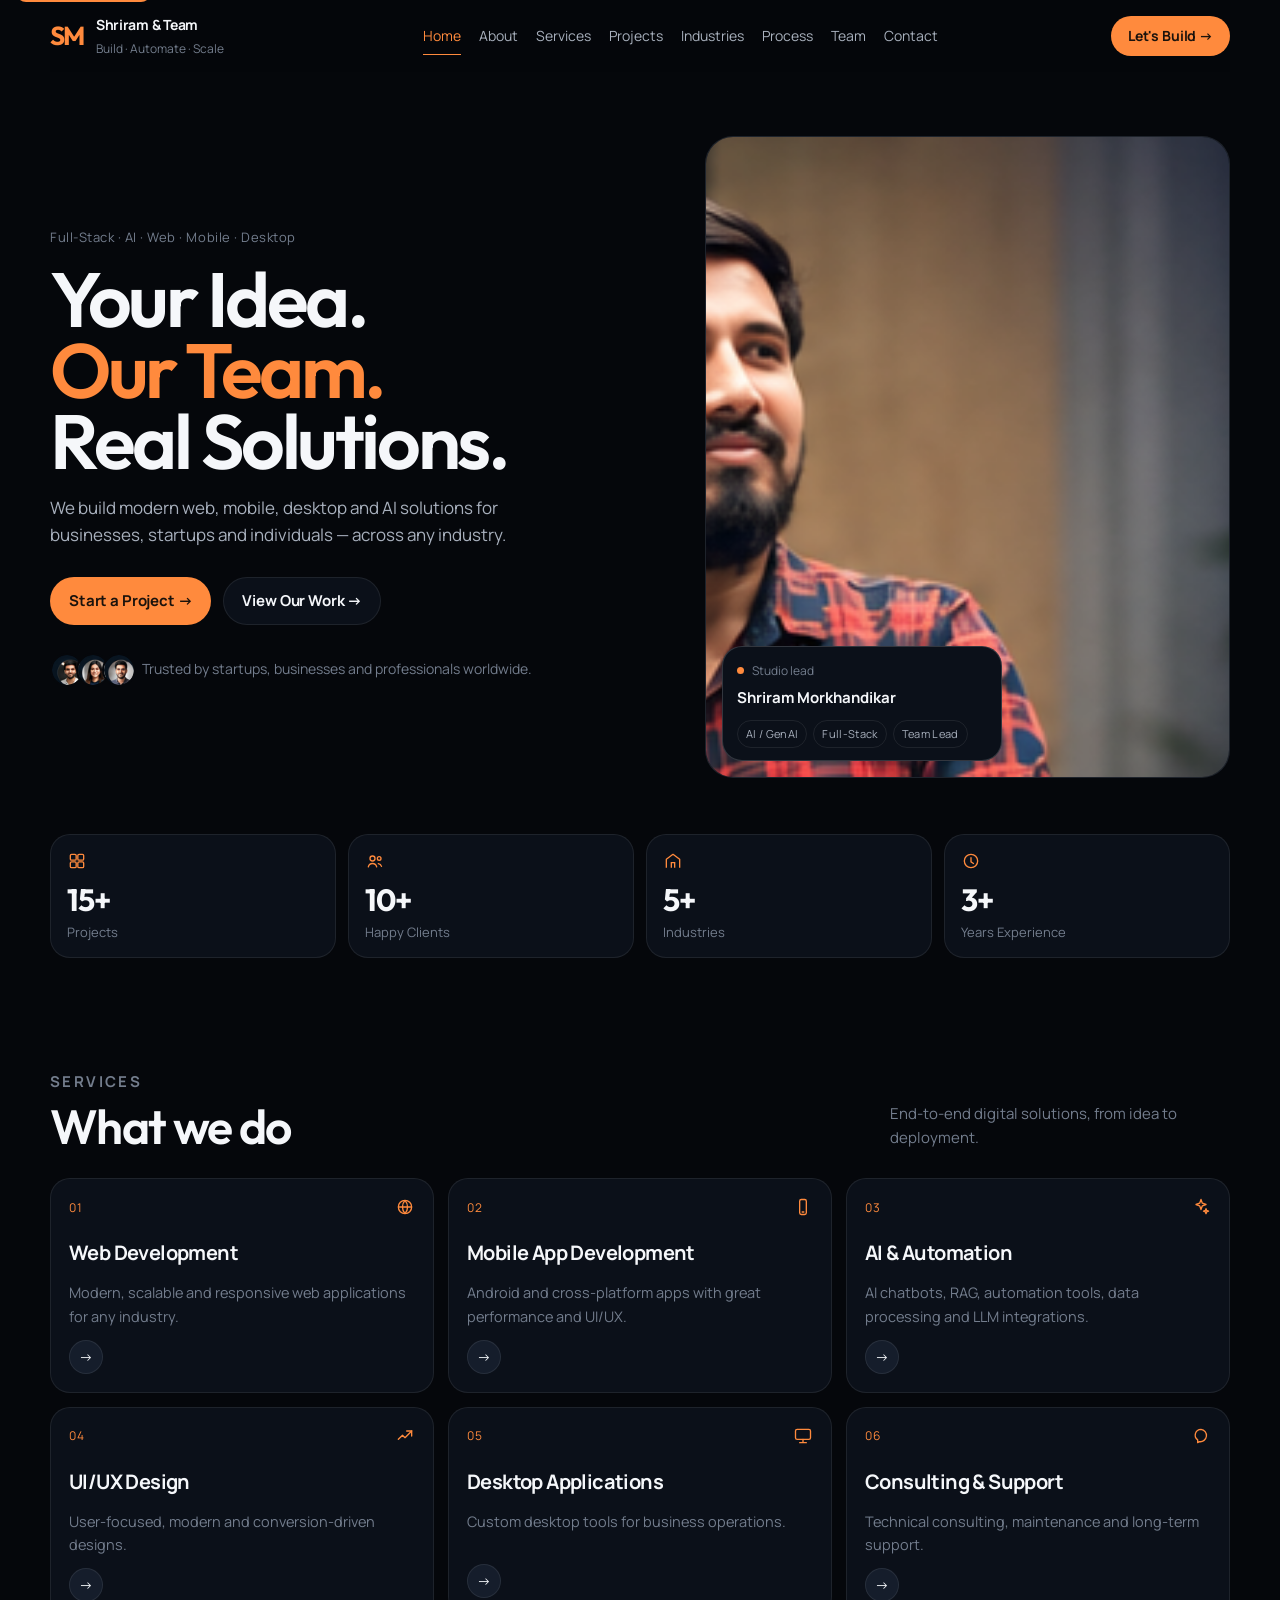
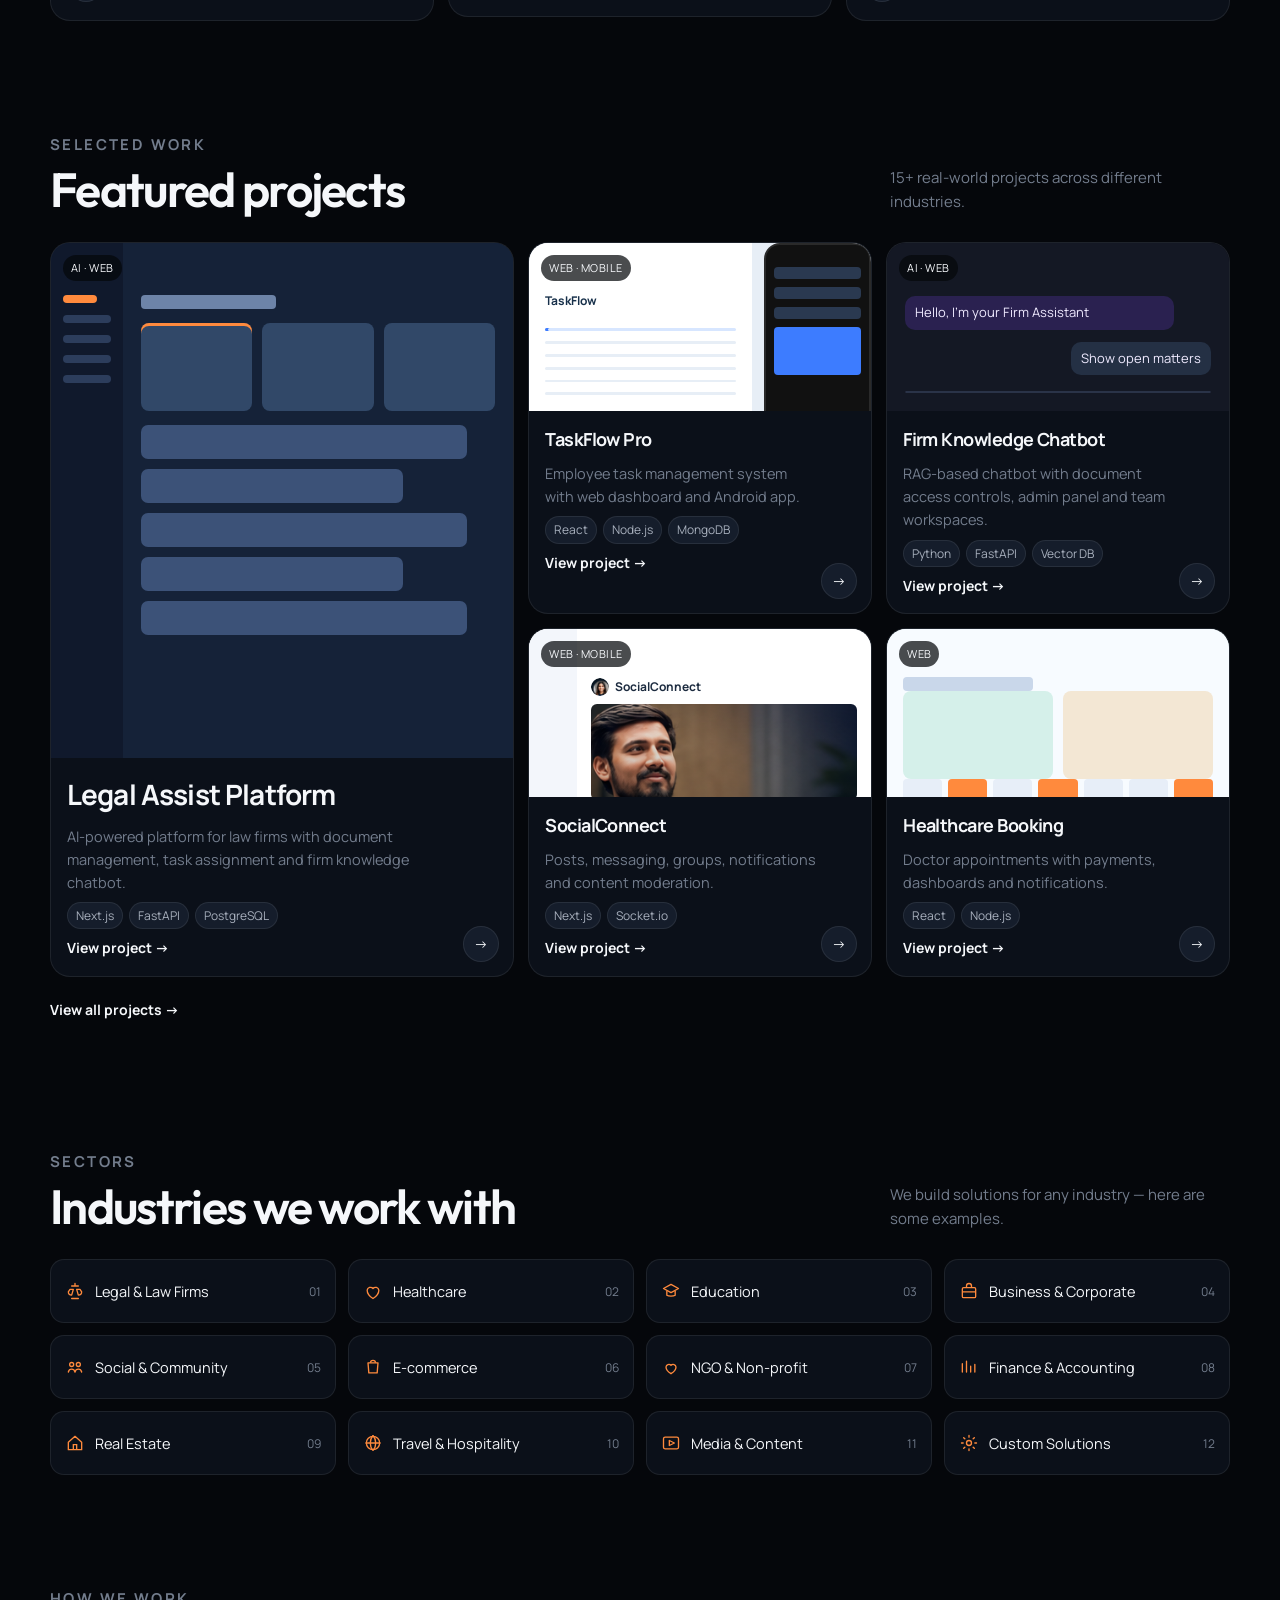
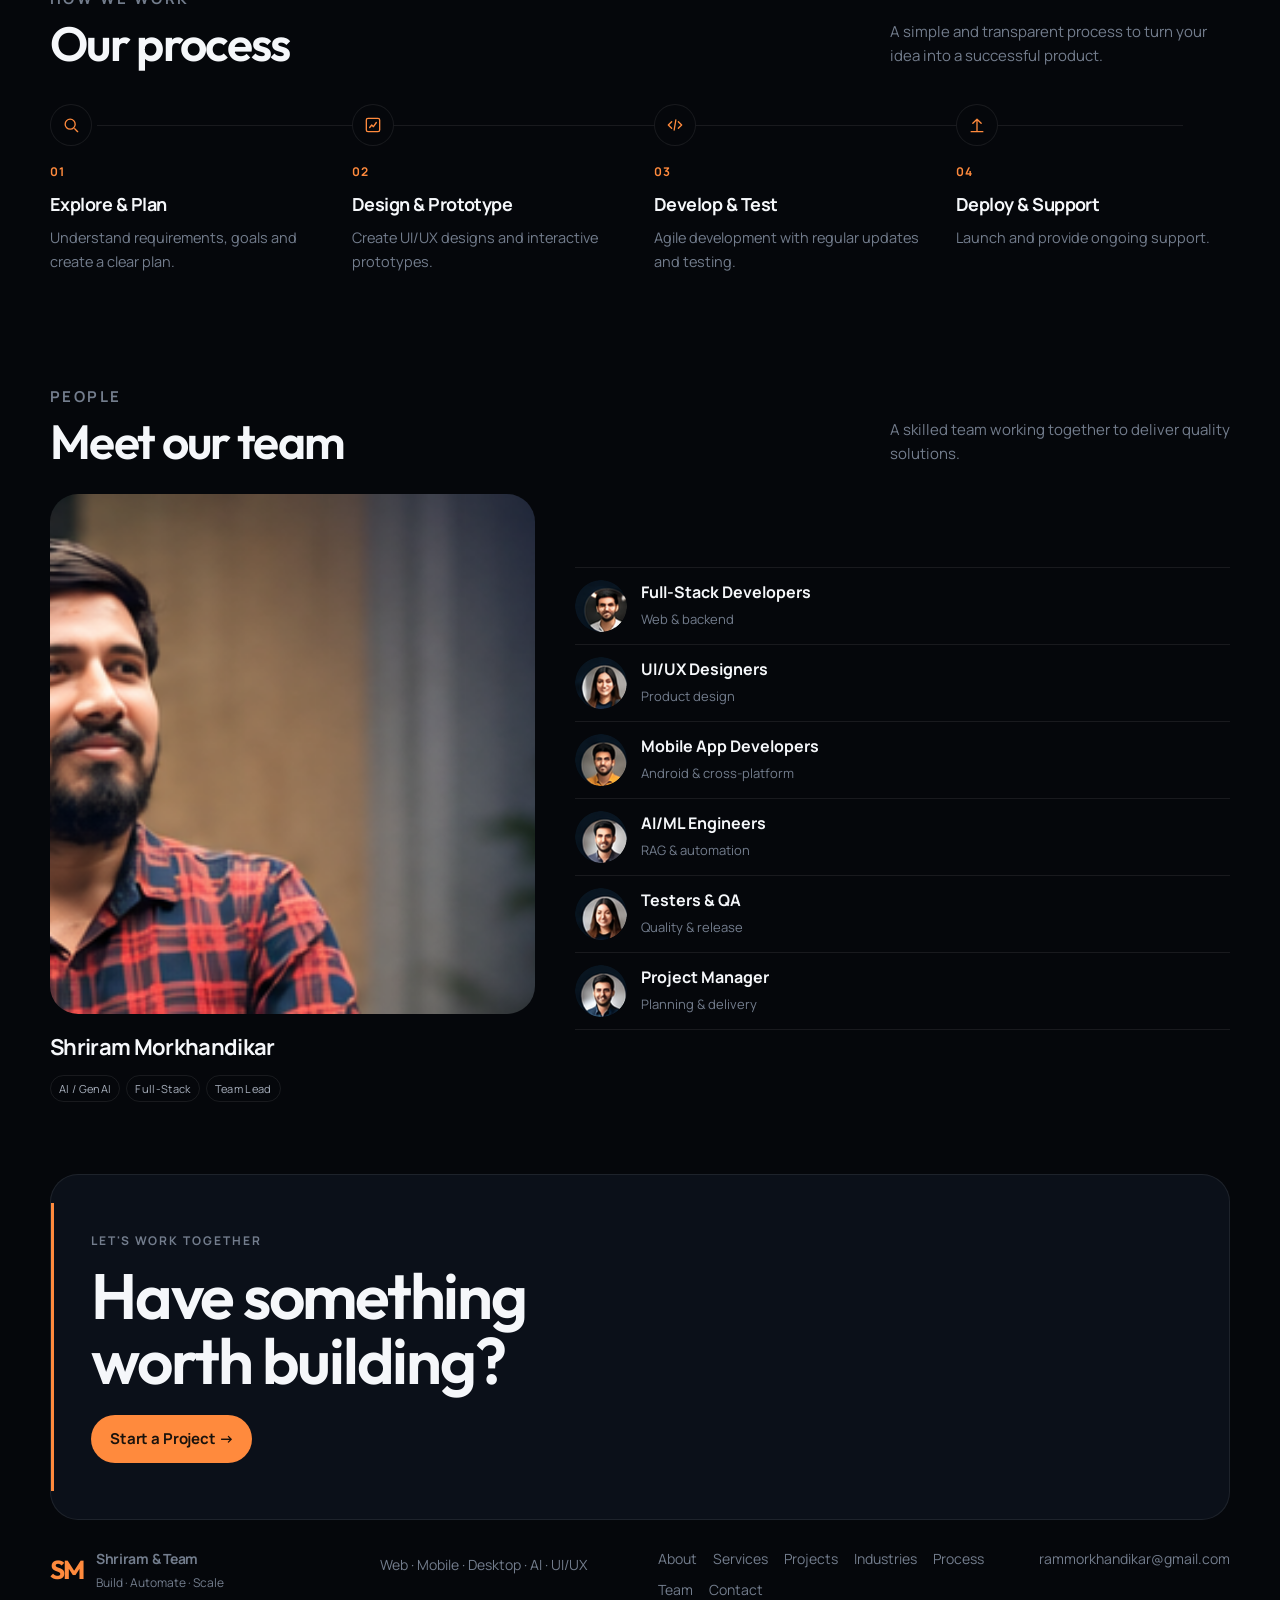
==== commit 2b8eea7b: "Shape the studio site into a premium product interface. Replace divider-only sections with compact s" ====
--- a/index.html
+++ b/index.html
@@ -30,6 +30,7 @@
     <a href="process.html">Process</a>
     <a href="team.html">Team</a>
     <a href="contact.html">Contact</a>
+    <a class="btn btn-orange menu-cta" href="contact.html">Let's Build →</a>
   </nav>
   <a class="btn btn-orange nav-cta" href="contact.html">Let's Build →</a>
 </header>
@@ -56,16 +57,20 @@
   <div class="hero-visual">
     <figure class="hero-frame">
       <img src="assets/about-portrait.png" alt="Shriram Morkhandikar, AI and full-stack team lead">
+      <figcaption class="status-card">
+        <span class="live"><i></i> Studio lead</span>
+        <strong>Shriram Morkhandikar</strong>
+        <span class="mini-pills"><em>AI / GenAI</em><em>Full-Stack</em><em>Team Lead</em></span>
+      </figcaption>
     </figure>
-    <p class="hero-caption"><strong>Shriram Morkhandikar</strong><span>AI / GenAI · Full-Stack · Team Lead</span></p>
   </div>
 </section>
 
 <section class="proof" aria-label="Studio snapshot">
-  <article><i></i><strong>15+</strong><span>Projects</span></article>
-  <article><i></i><strong>10+</strong><span>Happy Clients</span></article>
-  <article><i></i><strong>5+</strong><span>Industries</span></article>
-  <article><i></i><strong>3+</strong><span>Years Experience</span></article>
+  <article class="stat"><svg class="ico" aria-hidden="true"><use href="assets/icons.svg#projects"/></svg><strong>15+</strong><span>Projects</span></article>
+  <article class="stat"><svg class="ico" aria-hidden="true"><use href="assets/icons.svg#clients"/></svg><strong>10+</strong><span>Happy Clients</span></article>
+  <article class="stat"><svg class="ico" aria-hidden="true"><use href="assets/icons.svg#sectors"/></svg><strong>5+</strong><span>Industries</span></article>
+  <article class="stat"><svg class="ico" aria-hidden="true"><use href="assets/icons.svg#years"/></svg><strong>3+</strong><span>Years Experience</span></article>
 </section>
 
 <section class="section">
@@ -77,12 +82,12 @@
     <p>End-to-end digital solutions, from idea to deployment.</p>
   </div>
   <ol class="offer">
-    <li><a href="services.html"><span>01</span><h3>Web Development</h3><p>Modern, scalable and responsive web applications for any industry.</p></a></li>
-    <li><a href="services.html"><span>02</span><h3>Mobile App Development</h3><p>Android and cross-platform apps with great performance and UI/UX.</p></a></li>
-    <li><a href="services.html"><span>03</span><h3>AI &amp; Automation</h3><p>AI chatbots, RAG, automation tools, data processing and LLM integrations.</p></a></li>
-    <li><a href="services.html"><span>04</span><h3>UI/UX Design</h3><p>User-focused, modern and conversion-driven designs.</p></a></li>
-    <li><a href="services.html"><span>05</span><h3>Desktop Applications</h3><p>Custom desktop tools for business operations.</p></a></li>
-    <li><a href="services.html"><span>06</span><h3>Consulting &amp; Support</h3><p>Technical consulting, maintenance and long-term support.</p></a></li>
+    <li><a class="svc" href="services.html"><span class="svc-top"><span class="num">01</span><svg class="ico" aria-hidden="true"><use href="assets/icons.svg#web"/></svg></span><h3>Web Development</h3><p>Modern, scalable and responsive web applications for any industry.</p><span class="arrow" aria-hidden="true">→</span></a></li>
+    <li><a class="svc" href="services.html"><span class="svc-top"><span class="num">02</span><svg class="ico" aria-hidden="true"><use href="assets/icons.svg#mobile"/></svg></span><h3>Mobile App Development</h3><p>Android and cross-platform apps with great performance and UI/UX.</p><span class="arrow" aria-hidden="true">→</span></a></li>
+    <li><a class="svc" href="services.html"><span class="svc-top"><span class="num">03</span><svg class="ico" aria-hidden="true"><use href="assets/icons.svg#ai"/></svg></span><h3>AI &amp; Automation</h3><p>AI chatbots, RAG, automation tools, data processing and LLM integrations.</p><span class="arrow" aria-hidden="true">→</span></a></li>
+    <li><a class="svc" href="services.html"><span class="svc-top"><span class="num">04</span><svg class="ico" aria-hidden="true"><use href="assets/icons.svg#design"/></svg></span><h3>UI/UX Design</h3><p>User-focused, modern and conversion-driven designs.</p><span class="arrow" aria-hidden="true">→</span></a></li>
+    <li><a class="svc" href="services.html"><span class="svc-top"><span class="num">05</span><svg class="ico" aria-hidden="true"><use href="assets/icons.svg#desktop"/></svg></span><h3>Desktop Applications</h3><p>Custom desktop tools for business operations.</p><span class="arrow" aria-hidden="true">→</span></a></li>
+    <li><a class="svc" href="services.html"><span class="svc-top"><span class="num">06</span><svg class="ico" aria-hidden="true"><use href="assets/icons.svg#support"/></svg></span><h3>Consulting &amp; Support</h3><p>Technical consulting, maintenance and long-term support.</p><span class="arrow" aria-hidden="true">→</span></a></li>
   </ol>
 </section>
 
@@ -107,6 +112,14 @@
       <div class="shot chat"><span class="shot-tag">AI · Web</span><div class="chatui"><div class="bubble">Hello, I'm your Firm Assistant</div><div class="bubble me">Show open matters</div><div class="input"></div></div></div>
       <div class="project-body"><span class="chip">AI · Web</span><h3>Firm Knowledge Chatbot</h3><p>RAG-based chatbot with document access controls, admin panel and team workspaces.</p><div class="tags"><span class="tag">Python</span><span class="tag">FastAPI</span><span class="tag">Vector DB</span></div><a class="text-link" href="projects.html">View project →</a></div>
     </article>
+    <article class="project">
+      <div class="shot social"><span class="shot-tag">Web · Mobile</span><div class="soc"><div class="soc-nav"></div><div class="feed"><div class="posthead"><img src="assets/team-3.png" alt=""><b>SocialConnect</b></div><div class="photo"></div></div></div></div>
+      <div class="project-body"><h3>SocialConnect</h3><p>Posts, messaging, groups, notifications and content moderation.</p><div class="tags"><span class="tag">Next.js</span><span class="tag">Socket.io</span></div><a class="text-link" href="projects.html">View project →</a></div>
+    </article>
+    <article class="project">
+      <div class="shot health"><span class="shot-tag">Web</span><div class="med"><div class="topbar"></div><div class="cards2"><b></b><b></b></div><div class="cal"><i></i><i class="on"></i><i></i><i class="on"></i><i></i><i></i><i class="on"></i></div></div></div>
+      <div class="project-body"><h3>Healthcare Booking</h3><p>Doctor appointments with payments, dashboards and notifications.</p><div class="tags"><span class="tag">React</span><span class="tag">Node.js</span></div><a class="text-link" href="projects.html">View project →</a></div>
+    </article>
     </div>
   <p class="more"><a class="text-link" href="projects.html">View all projects →</a></p>
 </section>
@@ -120,18 +133,18 @@
     <p>We build solutions for any industry — here are some examples.</p>
   </div>
   <nav class="industry-index" aria-label="Industries">
-    <a href="industries.html#legal"><span>01</span> Legal &amp; Law Firms</a>
-    <a href="industries.html#healthcare"><span>02</span> Healthcare</a>
-    <a href="industries.html#education"><span>03</span> Education</a>
-    <a href="industries.html#business"><span>04</span> Business &amp; Corporate</a>
-    <a href="industries.html#social"><span>05</span> Social &amp; Community</a>
-    <a href="industries.html#commerce"><span>06</span> E-commerce</a>
-    <a href="industries.html#ngo"><span>07</span> NGO &amp; Non-profit</a>
-    <a href="industries.html#finance"><span>08</span> Finance &amp; Accounting</a>
-    <a href="industries.html#realestate"><span>09</span> Real Estate</a>
-    <a href="industries.html#travel"><span>10</span> Travel &amp; Hospitality</a>
-    <a href="industries.html#media"><span>11</span> Media &amp; Content</a>
-    <a href="industries.html#custom"><span>12</span> Custom Solutions</a>
+    <a href="industries.html#legal"><svg class="ico" aria-hidden="true"><use href="assets/icons.svg#legal"/></svg><span>Legal &amp; Law Firms</span><small>01</small></a>
+    <a href="industries.html#healthcare"><svg class="ico" aria-hidden="true"><use href="assets/icons.svg#health"/></svg><span>Healthcare</span><small>02</small></a>
+    <a href="industries.html#education"><svg class="ico" aria-hidden="true"><use href="assets/icons.svg#education"/></svg><span>Education</span><small>03</small></a>
+    <a href="industries.html#business"><svg class="ico" aria-hidden="true"><use href="assets/icons.svg#business"/></svg><span>Business &amp; Corporate</span><small>04</small></a>
+    <a href="industries.html#social"><svg class="ico" aria-hidden="true"><use href="assets/icons.svg#social"/></svg><span>Social &amp; Community</span><small>05</small></a>
+    <a href="industries.html#commerce"><svg class="ico" aria-hidden="true"><use href="assets/icons.svg#commerce"/></svg><span>E-commerce</span><small>06</small></a>
+    <a href="industries.html#ngo"><svg class="ico" aria-hidden="true"><use href="assets/icons.svg#ngo"/></svg><span>NGO &amp; Non-profit</span><small>07</small></a>
+    <a href="industries.html#finance"><svg class="ico" aria-hidden="true"><use href="assets/icons.svg#finance"/></svg><span>Finance &amp; Accounting</span><small>08</small></a>
+    <a href="industries.html#realestate"><svg class="ico" aria-hidden="true"><use href="assets/icons.svg#estate"/></svg><span>Real Estate</span><small>09</small></a>
+    <a href="industries.html#travel"><svg class="ico" aria-hidden="true"><use href="assets/icons.svg#travel"/></svg><span>Travel &amp; Hospitality</span><small>10</small></a>
+    <a href="industries.html#media"><svg class="ico" aria-hidden="true"><use href="assets/icons.svg#media"/></svg><span>Media &amp; Content</span><small>11</small></a>
+    <a href="industries.html#custom"><svg class="ico" aria-hidden="true"><use href="assets/icons.svg#custom"/></svg><span>Custom Solutions</span><small>12</small></a>
   </nav>
 </section>
 
@@ -144,10 +157,10 @@
     <p>A simple and transparent process to turn your idea into a successful product.</p>
   </div>
   <ol class="journey">
-    <li><span>01</span><h3>Explore &amp; Plan</h3><p>Understand requirements, goals and create a clear plan.</p></li>
-    <li><span>02</span><h3>Design &amp; Prototype</h3><p>Create UI/UX designs and interactive prototypes.</p></li>
-    <li><span>03</span><h3>Develop &amp; Test</h3><p>Agile development with regular updates and testing.</p></li>
-    <li><span>04</span><h3>Deploy &amp; Support</h3><p>Launch and provide ongoing support.</p></li>
+    <li><span class="step-mark"><svg class="ico" aria-hidden="true"><use href="assets/icons.svg#explore"/></svg></span><b>01</b><h3>Explore &amp; Plan</h3><p>Understand requirements, goals and create a clear plan.</p></li>
+    <li><span class="step-mark"><svg class="ico" aria-hidden="true"><use href="assets/icons.svg#prototype"/></svg></span><b>02</b><h3>Design &amp; Prototype</h3><p>Create UI/UX designs and interactive prototypes.</p></li>
+    <li><span class="step-mark"><svg class="ico" aria-hidden="true"><use href="assets/icons.svg#develop"/></svg></span><b>03</b><h3>Develop &amp; Test</h3><p>Agile development with regular updates and testing.</p></li>
+    <li><span class="step-mark"><svg class="ico" aria-hidden="true"><use href="assets/icons.svg#deploy"/></svg></span><b>04</b><h3>Deploy &amp; Support</h3><p>Launch and provide ongoing support.</p></li>
   </ol>
 </section>
 
@@ -162,15 +175,15 @@
   <div class="studio-team">
     <figure>
       <img class="portrait-lg" src="assets/about-portrait.png" alt="Shriram Morkhandikar">
-      <figcaption><strong>Shriram Morkhandikar</strong><span>AI / GenAI · Team Lead</span></figcaption>
+      <figcaption><strong>Shriram Morkhandikar</strong><span class="mini-pills"><em>AI / GenAI</em><em>Full-Stack</em><em>Team Lead</em></span></figcaption>
     </figure>
     <ul class="role-list">
-      <li><img src="assets/team-2.png" alt=""> Full-Stack Developers</li>
-      <li><img src="assets/team-3.png" alt=""> UI/UX Designers</li>
-      <li><img src="assets/team-4.png" alt=""> Mobile App Developers</li>
-      <li><img src="assets/team-5.png" alt=""> AI/ML Engineers</li>
-      <li><img src="assets/team-6.png" alt=""> Testers &amp; QA</li>
-      <li><img src="assets/team-7.png" alt=""> Project Manager</li>
+      <li><img src="assets/team-2.png" alt=""><span><strong>Full-Stack Developers</strong><small>Web &amp; backend</small></span></li>
+      <li><img src="assets/team-3.png" alt=""><span><strong>UI/UX Designers</strong><small>Product design</small></span></li>
+      <li><img src="assets/team-4.png" alt=""><span><strong>Mobile App Developers</strong><small>Android &amp; cross-platform</small></span></li>
+      <li><img src="assets/team-5.png" alt=""><span><strong>AI/ML Engineers</strong><small>RAG &amp; automation</small></span></li>
+      <li><img src="assets/team-6.png" alt=""><span><strong>Testers &amp; QA</strong><small>Quality &amp; release</small></span></li>
+      <li><img src="assets/team-7.png" alt=""><span><strong>Project Manager</strong><small>Planning &amp; delivery</small></span></li>
     </ul>
   </div>
 </section>
--- a/style.css
+++ b/style.css
@@ -1,15 +1,19 @@
 :root {
-  --bg: #07090d;
-  --surface: #10151c;
-  --surface-2: #171d27;
-  --text: #f4f6f8;
-  --text-muted: #9aa3b2;
+  --bg: #05070b;
+  --surface: #0b1019;
+  --surface-2: #101725;
+  --surface-3: #151d2b;
+  --text: #f5f7fa;
+  --text-secondary: #a8b0bd;
+  --text-muted: #737d8d;
   --accent: #ff8a3d;
   --accent-ink: #1a120c;
-  --border: rgba(244, 246, 248, 0.12);
-  --radius-sm: 8px;
+  --border: rgba(255, 255, 255, 0.08);
+  --border-strong: rgba(255, 255, 255, 0.16);
+  --radius-sm: 10px;
   --radius-md: 14px;
-  --radius-lg: 22px;
+  --radius-lg: 20px;
+  --radius-xl: 28px;
   --space-1: 4px;
   --space-2: 8px;
   --space-3: 12px;
@@ -20,8 +24,8 @@
   --space-8: 64px;
   --space-9: 80px;
   --space-10: 120px;
-  --section-space: 96px;
-  --container-width: 1160px;
+  --section-space: 112px;
+  --container-width: 1180px;
   --sans: "Manrope", "Segoe UI", sans-serif;
   --display: "Outfit", "Manrope", sans-serif;
 }
@@ -44,605 +48,417 @@
 button { cursor: pointer; }
 h1, h2, h3, p { overflow-wrap: break-word; }
 .shell { width: min(var(--container-width), calc(100% - 48px)); margin: 0 auto; }
-
+.ico { width: 20px; height: 20px; display: block; color: var(--accent); }
 .skip {
-  position: absolute;
-  left: 16px;
-  top: -40px;
-  background: var(--accent);
-  color: var(--accent-ink);
-  padding: 8px 12px;
-  border-radius: var(--radius-sm);
-  z-index: 80;
+  position: absolute; left: 16px; top: -40px; z-index: 80;
+  background: var(--accent); color: var(--accent-ink);
+  padding: 8px 12px; border-radius: var(--radius-sm);
 }
 .skip:focus { top: 12px; }
 
 .nav {
-  position: sticky;
-  top: 0;
-  z-index: 40;
-  height: 80px;
-  display: flex;
-  align-items: center;
-  gap: 28px;
-  background: rgba(7, 9, 13, 0.88);
-  backdrop-filter: blur(16px);
-}
-.brand { display: flex; align-items: center; gap: 12px; min-width: 210px; }
+  position: sticky; top: 0; z-index: 40;
+  height: 72px;
+  display: flex; align-items: center; gap: 24px;
+  background: rgba(5, 7, 11, 0.9);
+  backdrop-filter: blur(14px);
+}
+.brand { display: flex; align-items: center; gap: 12px; min-width: 200px; }
 .mark {
-  font-family: var(--display);
-  font-weight: 800;
-  font-size: 28px;
-  letter-spacing: -0.06em;
-  line-height: 1;
-  color: var(--accent);
-}
-.brand strong { display: block; font-size: 15px; letter-spacing: -0.02em; }
+  font-family: var(--display); font-weight: 700; font-size: 26px;
+  letter-spacing: -0.06em; line-height: 1; color: var(--accent);
+}
+.brand strong { display: block; font-size: 14px; letter-spacing: -0.02em; }
 .brand small { display: block; margin-top: 2px; color: var(--text-muted); font-size: 12px; }
-.links { display: flex; justify-content: center; gap: 22px; flex: 1; }
+.links { display: flex; justify-content: center; gap: 18px; flex: 1; }
 .links a {
-  position: relative;
-  font-size: 14.5px;
-  color: #d5dbe3;
-  padding: 10px 0;
-}
-.links a:hover { color: #fff; }
+  position: relative; font-size: 14px; color: var(--text-secondary); padding: 8px 0;
+}
+.links a:hover { color: var(--text); }
 .links a.active { color: var(--accent); }
 .links a.active:after {
-  content: "";
-  position: absolute;
-  left: 0; right: 0; bottom: 0;
-  height: 1px;
-  background: var(--accent);
+  content: ""; position: absolute; left: 0; right: 0; bottom: 0; height: 1px; background: var(--accent);
 }
 .menu-btn {
-  display: none;
-  width: 44px; height: 44px;
-  margin-left: auto;
-  border-radius: var(--radius-sm);
-  border: 1px solid var(--border);
-  background: transparent;
-  padding: 0;
+  display: none; width: 44px; height: 44px; margin-left: auto;
+  border-radius: var(--radius-sm); border: 1px solid var(--border); background: var(--surface); padding: 0;
 }
 .menu-btn span { display: block; width: 16px; height: 1.5px; margin: 4px auto; background: #fff; }
 
 .btn {
-  display: inline-flex;
-  align-items: center;
-  justify-content: center;
-  gap: 8px;
-  min-height: 48px;
-  padding: 0 18px;
-  border-radius: 999px;
-  border: 1px solid transparent;
-  font-weight: 700;
-  font-size: 15px;
-  letter-spacing: -0.01em;
-  transition: background .2s ease, color .2s ease, border-color .2s ease, transform .2s ease;
+  display: inline-flex; align-items: center; justify-content: center; gap: 8px;
+  min-height: 48px; padding: 0 18px; border-radius: 999px; border: 1px solid transparent;
+  font-weight: 700; font-size: 15px; letter-spacing: -0.01em;
+  transition: background .2s ease, color .2s ease, border-color .2s ease, transform .2s ease, box-shadow .2s ease;
 }
 .btn:hover { transform: translateY(-1px); }
 .btn-orange { background: var(--accent); color: var(--accent-ink); }
-.btn-orange:hover { background: #ff9a55; }
-.btn-ghost { background: transparent; border-color: var(--border); color: var(--text); }
-.btn-ghost:hover { border-color: #fff; }
-.nav-cta { min-height: 42px; padding: 0 16px; font-size: 14px; }
+.btn-orange:hover { background: #ff9a55; box-shadow: 0 8px 22px rgba(255, 138, 61, 0.28); }
+.btn-ghost { background: var(--surface); border-color: var(--border); color: var(--text); }
+.btn-ghost:hover { border-color: var(--border-strong); background: var(--surface-2); }
+.nav-cta { min-height: 40px; padding: 0 16px; font-size: 14px; }
+.menu-cta { display: none; }
 .btn-lg { min-height: 52px; padding: 0 22px; }
+.text-link { font-size: 14px; font-weight: 700; color: var(--text); }
+.text-link:hover { color: var(--accent); }
+.arrow-btn, .project::after, .svc .arrow, .info .arrow {
+  width: 34px; height: 34px; border-radius: 50%;
+  border: 1px solid var(--border); background: var(--surface-3);
+  display: inline-grid; place-items: center; font-size: 14px; color: var(--text);
+  transition: transform .2s ease, border-color .2s ease, color .2s ease;
+}
+.project { position: relative; }
+.project::after {
+  content: "→"; position: absolute; right: 14px; bottom: 14px;
+}
+.svc:hover .arrow, .info:hover .arrow, .project:hover::after {
+  transform: translateX(3px); border-color: var(--accent); color: var(--accent);
+}
 
 .eyebrow {
-  margin: 0;
-  color: var(--text-muted);
-  font-size: 12px;
-  font-weight: 700;
-  letter-spacing: 0.16em;
-  text-transform: uppercase;
+  margin: 0; color: var(--text-muted); font-size: 12px; font-weight: 700;
+  letter-spacing: 0.16em; text-transform: uppercase;
 }
 .grad { color: var(--accent); font-style: normal; }
 
 .hero-stage {
   display: grid;
-  grid-template-columns: minmax(0, 1.05fr) minmax(280px, 0.9fr);
-  gap: 48px;
-  align-items: end;
-  padding: 36px 0 8px;
+  grid-template-columns: minmax(0, 1.05fr) minmax(300px, 0.92fr);
+  gap: 56px; align-items: center; padding: 64px 0 20px;
 }
 .kicker { margin: 0; color: var(--text-muted); font-size: 13px; letter-spacing: 0.04em; }
 .hero-stage h1 {
-  margin: 18px 0 18px;
-  font-family: var(--display);
-  font-weight: 600;
-  font-size: clamp(3.1rem, 6vw, 4.75rem);
-  line-height: 0.94;
-  letter-spacing: -0.045em;
+  margin: 16px 0 18px; font-family: var(--display); font-weight: 600;
+  font-size: clamp(3.5rem, 6vw, 5.5rem); line-height: 0.92; letter-spacing: -0.045em;
 }
 .hero-stage h1 span { display: block; }
-.hero-stage .lede {
-  max-width: 460px;
-  margin: 0 0 28px;
-  color: #d7dde6;
-  font-size: 17px;
-  line-height: 1.55;
-}
+.hero-stage .lede { max-width: 480px; margin: 0 0 28px; color: var(--text-secondary); font-size: 17px; }
 .hero-actions { display: flex; flex-wrap: wrap; gap: 12px; }
-.trust {
-  display: flex;
-  align-items: center;
-  gap: 14px;
-  margin-top: 28px;
-  color: var(--text-muted);
-  font-size: 14px;
-  line-height: 1.4;
-}
+.trust { display: flex; align-items: center; gap: 14px; margin-top: 28px; color: var(--text-muted); font-size: 14px; }
 .faces { display: flex; }
-.faces img {
-  width: 36px; height: 36px; border-radius: 50%;
-  object-fit: cover; border: 2px solid var(--bg); margin-right: -8px;
-}
-.hero-frame {
-  margin: 0;
-  border-radius: var(--radius-lg);
-  overflow: hidden;
-  background: var(--surface);
-}
-.hero-frame img {
-  width: 100%;
-  height: min(620px, 72vh);
-  object-fit: cover;
-  object-position: center 22%;
-}
-.hero-caption { margin: 14px 0 0; color: var(--text-muted); font-size: 14px; }
-.hero-caption strong { display: block; color: var(--text); font-size: 16px; }
-
-.proof {
-  display: grid;
-  grid-template-columns: repeat(4, 1fr);
-  margin-top: 56px;
-  border-top: 1px solid var(--border);
-}
-.proof article { padding: 28px 20px 8px 0; }
-.proof i {
-  display: block;
-  width: 28px;
-  height: 2px;
-  margin-bottom: 16px;
-  background: var(--accent);
-}
-.proof strong {
-  display: block;
-  font-family: var(--display);
-  font-size: clamp(2.4rem, 4vw, 3.4rem);
-  letter-spacing: -0.045em;
-  line-height: 1;
-}
-.proof span { display: block; margin-top: 8px; color: var(--text-muted); font-size: 14px; }
+.faces img { width: 34px; height: 34px; border-radius: 50%; object-fit: cover; border: 2px solid var(--bg); margin-right: -8px; }
+.hero-frame { position: relative; margin: 0; border-radius: var(--radius-xl); overflow: hidden; background: var(--surface); border: 1px solid var(--border); }
+.hero-frame img { width: 100%; height: min(640px, 74vh); object-fit: cover; object-position: center 18%; }
+.status-card {
+  position: absolute; left: 16px; bottom: 16px; width: min(280px, calc(100% - 32px));
+  padding: 14px 14px 12px; border-radius: var(--radius-lg);
+  background: var(--surface); border: 1px solid var(--border-strong);
+}
+.status-card strong { display: block; font-size: 15px; }
+.live { display: flex; align-items: center; gap: 8px; margin-bottom: 6px; color: var(--text-muted); font-size: 12px; }
+.live i { width: 7px; height: 7px; border-radius: 50%; background: var(--accent); display: block; }
+.mini-pills { display: flex; flex-wrap: wrap; gap: 6px; margin-top: 10px; }
+.mini-pills em {
+  font-style: normal; font-size: 11px; letter-spacing: 0.03em;
+  padding: 4px 8px; border-radius: 999px; border: 1px solid var(--border); color: var(--text-secondary);
+}
+
+.proof { display: grid; grid-template-columns: repeat(4, 1fr); gap: 12px; margin-top: 36px; }
+.stat {
+  padding: 16px 16px 14px; background: var(--surface); border: 1px solid var(--border);
+  border-radius: var(--radius-lg); transition: transform .2s ease, border-color .2s ease;
+}
+.stat:hover { transform: translateY(-3px); border-color: var(--border-strong); }
+.stat .ico { margin-bottom: 14px; }
+.stat strong {
+  display: block; font-family: var(--display); font-size: clamp(1.8rem, 2.4vw, 2.3rem);
+  letter-spacing: -0.04em; line-height: 1;
+}
+.stat span { display: block; margin-top: 6px; color: var(--text-muted); font-size: 13px; }
 
 .section { padding-top: var(--section-space); }
-.section-head {
-  display: flex;
-  justify-content: space-between;
-  align-items: flex-end;
-  gap: 24px;
-  margin-bottom: 8px;
-}
+.section-head { display: flex; justify-content: space-between; align-items: flex-end; gap: 24px; margin-bottom: 28px; }
 .section-head h2, .page-hero h1, .band h2, .footer-lead h2, .split h2, .contact-copy h2 {
-  font-family: var(--display);
-  font-weight: 600;
-  letter-spacing: -0.035em;
-  line-height: 1.02;
-}
-.section-head h2 {
-  margin: 8px 0 0;
-  font-size: clamp(2rem, 3.5vw, 2.75rem);
-}
-.section-head p, .quiet { margin: 0; max-width: 360px; color: var(--text-muted); font-size: 15px; }
-
-.offer { list-style: none; margin: 28px 0 0; padding: 0; }
-.offer a {
-  display: grid;
-  grid-template-columns: 56px minmax(180px, 0.8fr) 1.2fr;
-  gap: 12px 28px;
-  align-items: baseline;
-  padding: 28px 0;
-  border-top: 1px solid var(--border);
-}
-.offer li:last-child a { border-bottom: 1px solid var(--border); }
-.offer span { color: var(--accent); font-size: 13px; letter-spacing: 0.08em; }
-.offer h3 { margin: 0; font-size: clamp(1.35rem, 2vw, 1.7rem); letter-spacing: -0.03em; transition: color .2s ease; }
-.offer p { margin: 0; color: var(--text-muted); font-size: 15.5px; }
-.offer a:hover h3 { color: var(--accent); }
-
-.feature-work {
-  display: grid;
-  grid-template-columns: 1.15fr 0.85fr;
-  gap: 36px 28px;
-  margin-top: 36px;
-}
+  font-family: var(--display); font-weight: 600; letter-spacing: -0.035em; line-height: 1.02;
+}
+.section-head h2 { margin: 8px 0 0; font-size: clamp(2.15rem, 4vw, 3rem); }
+.section-head p { margin: 0; max-width: 340px; color: var(--text-muted); font-size: 15px; }
+
+.offer { list-style: none; margin: 0; padding: 0; display: grid; grid-template-columns: repeat(3, 1fr); gap: 14px; }
+.svc {
+  display: flex; flex-direction: column; gap: 12px; min-height: 210px;
+  padding: 18px; background: var(--surface); border: 1px solid var(--border); border-radius: var(--radius-lg);
+  transition: transform .2s ease, border-color .2s ease, background .2s ease;
+}
+.svc:hover { transform: translateY(-3px); border-color: rgba(255, 138, 61, 0.45); background: var(--surface-2); }
+.svc-top { display: flex; justify-content: space-between; align-items: center; }
+.svc .num, .service-sheet .num { color: var(--accent); font-size: 12px; letter-spacing: 0.08em; }
+.svc h3 { margin: 8px 0 0; font-size: 20px; letter-spacing: -0.03em; }
+.svc p { margin: 0; color: var(--text-muted); font-size: 14.5px; }
+.svc .arrow { margin-top: auto; }
+
+.feature-work { display: grid; grid-template-columns: 1.35fr 1fr 1fr; gap: 14px; align-items: stretch; }
+.feature-work .lead { grid-column: 1; grid-row: 1 / span 2; }
 .project {
-  display: flex;
-  flex-direction: column;
-  min-width: 0;
-  background: transparent;
-}
+  display: flex; flex-direction: column; min-width: 0;
+  background: var(--surface); border: 1px solid var(--border); border-radius: var(--radius-lg); overflow: hidden;
+  transition: transform .2s ease, border-color .2s ease;
+}
+.project:hover { transform: translateY(-3px); border-color: var(--border-strong); }
 .project[hidden] { display: none; }
-.project.lead { grid-row: span 2; }
-.shot {
-  position: relative;
-  height: 230px;
-  border-radius: var(--radius-md);
-  overflow: hidden;
-  background: var(--surface);
-}
-.project.lead .shot { height: 100%; min-height: 460px; }
+.shot { position: relative; height: 168px; overflow: hidden; background: var(--surface-3); }
+.feature-work .lead .shot { height: auto; flex: 1; min-height: 340px; }
 .shot-tag, .chip {
-  display: inline-flex;
-  align-items: center;
-  font-size: 12px;
-  letter-spacing: 0.04em;
-  text-transform: uppercase;
-  color: var(--text-muted);
+  display: inline-flex; align-items: center; font-size: 11px; letter-spacing: 0.04em;
+  text-transform: uppercase; color: var(--text);
 }
 .shot-tag {
-  position: absolute;
-  z-index: 2;
-  top: 14px; left: 14px;
-  padding: 4px 8px;
-  border-radius: 999px;
-  background: rgba(7, 9, 13, 0.72);
-  color: #fff;
-}
-.project-body { padding: 16px 2px 0; display: flex; flex-direction: column; gap: 8px; }
-.project h3 { margin: 0; font-size: 22px; letter-spacing: -0.03em; }
-.project p { margin: 0; color: var(--text-muted); font-size: 15px; line-height: 1.5; }
-.tags { display: flex; flex-wrap: wrap; gap: 8px; margin-top: 6px; }
+  position: absolute; z-index: 2; top: 12px; left: 12px; padding: 4px 8px;
+  border-radius: 999px; background: rgba(5, 7, 11, 0.72);
+}
+.chip { display: none; }
+.project-body { padding: 14px 52px 16px 16px; display: flex; flex-direction: column; gap: 8px; }
+.project h3 { margin: 0; font-size: 18px; letter-spacing: -0.03em; }
+.feature-work .lead h3, .project-grid .lead h3 { font-size: 28px; }
+.project p { margin: 0; color: var(--text-muted); font-size: 14.5px; }
+.tags { display: flex; flex-wrap: wrap; gap: 6px; }
 .tag {
-  font-size: 12px;
-  color: #b7c0cc;
-  padding: 0;
-  background: none;
-}
-.tag + .tag:before { content: "·"; margin-right: 8px; color: #66707c; }
-.text-link { margin-top: 8px; font-size: 14px; font-weight: 700; color: var(--text); }
-.more { margin-top: 28px; }
-.text-link:hover { color: var(--accent); }
-
-.industry-index {
-  display: grid;
-  grid-template-columns: repeat(3, 1fr);
-  column-gap: 36px;
-  margin-top: 28px;
-}
+  font-size: 12px; color: var(--text-secondary); padding: 3px 8px;
+  border-radius: 999px; border: 1px solid var(--border); background: var(--surface-3);
+}
+.tag + .tag:before { content: none; }
+.more { margin-top: 20px; }
+.project:hover .shot { transform: none; }
+
+.industry-index { display: grid; grid-template-columns: repeat(4, 1fr); gap: 12px; }
 .industry-index a {
-  display: flex;
-  justify-content: space-between;
-  gap: 12px;
-  padding: 16px 0;
-  border-top: 1px solid var(--border);
-  font-size: 16px;
-}
-.industry-index a span { color: var(--text-muted); font-size: 12px; }
-.industry-index a:hover { color: var(--accent); }
+  display: flex; align-items: center; gap: 10px; min-height: 64px; padding: 12px 14px;
+  background: var(--surface); border: 1px solid var(--border); border-radius: var(--radius-md);
+  font-size: 14.5px; transition: border-color .2s ease, background .2s ease, transform .2s ease;
+}
+.industry-index a:hover { border-color: rgba(255, 138, 61, 0.45); background: var(--surface-2); transform: translateY(-2px); }
+.industry-index small { margin-left: auto; color: var(--text-muted); font-size: 12px; }
 
 .journey {
-  list-style: none;
-  display: grid;
-  grid-template-columns: repeat(4, 1fr);
-  gap: 28px;
-  margin: 32px 0 0;
-  padding: 0;
-}
-.journey li { border-top: 1px solid var(--border); padding-top: 18px; }
-.journey span { display: block; margin-bottom: 28px; color: var(--accent); font-size: 13px; letter-spacing: 0.08em; }
-.journey h3 { margin: 0 0 8px; font-size: 22px; letter-spacing: -0.03em; }
-.journey p { margin: 0; color: var(--text-muted); font-size: 15px; }
-
-.studio-team {
-  display: grid;
-  grid-template-columns: 0.85fr 1.15fr;
-  gap: 48px;
-  align-items: center;
-  margin-top: 28px;
-}
-.studio-team figure { margin: 0; }
-.studio-team .portrait-lg {
-  width: 100%;
-  height: 460px;
-  object-fit: cover;
-  object-position: center 18%;
-  border-radius: var(--radius-lg);
-}
-.studio-team figcaption { margin-top: 14px; }
-.studio-team figcaption strong { display: block; font-size: 20px; }
-.studio-team figcaption span { color: var(--text-muted); font-size: 14px; }
+  list-style: none; display: grid; grid-template-columns: repeat(4, 1fr); gap: 28px;
+  margin: 0; padding: 8px 0 0; position: relative;
+}
+.journey:before {
+  content: ""; position: absolute; top: 29px; left: 4%; right: 4%; height: 1px; background: var(--border);
+}
+.journey li { position: relative; z-index: 1; padding: 0; background: none; border: 0; }
+.step-mark {
+  width: 42px; height: 42px; border-radius: 50%; display: grid; place-items: center;
+  background: var(--bg); border: 1px solid var(--border); margin-bottom: 16px;
+  transition: background .2s ease, border-color .2s ease, color .2s ease;
+}
+.journey li:hover .step-mark { background: var(--accent); border-color: var(--accent); }
+.journey li:hover .step-mark .ico { color: var(--accent-ink); }
+.journey b { display: block; margin: 0 0 8px; color: var(--accent); font-size: 12px; letter-spacing: 0.08em; }
+.journey h3 { margin: 0 0 8px; font-size: 18px; letter-spacing: -0.03em; }
+.journey p { margin: 0; color: var(--text-muted); font-size: 14.5px; }
+
+.studio-team { display: grid; grid-template-columns: 0.85fr 1.15fr; gap: 40px; align-items: center; }
+.studio-team figure { position: relative; margin: 0; }
+.studio-team figcaption { margin-top: 16px; }
+.studio-team figcaption strong { display: block; font-size: 22px; letter-spacing: -0.03em; }
+.studio-team figcaption .mini-pills { margin-top: 10px; }
+.studio-team .portrait-lg, .member.lead img, .portrait img, .about-photo {
+  width: 100%; object-fit: cover; object-position: center 18%; border-radius: var(--radius-xl);
+}
+.studio-team .portrait-lg { height: 520px; }
 .role-list { list-style: none; margin: 0; padding: 0; }
 .role-list li {
-  display: flex;
-  align-items: center;
-  gap: 16px;
-  padding: 14px 0;
-  border-top: 1px solid var(--border);
-  font-size: 16px;
+  display: grid; grid-template-columns: 52px 1fr; gap: 14px; align-items: center;
+  padding: 12px 0; border-top: 1px solid var(--border);
 }
 .role-list li:last-child { border-bottom: 1px solid var(--border); }
 .role-list img { width: 52px; height: 52px; border-radius: 50%; object-fit: cover; }
-
-.page-hero { padding: 56px 0 8px; }
-.page-hero h1 { margin: 12px 0 16px; font-size: clamp(2.7rem, 5vw, 4rem); max-width: 14ch; }
-.page-hero > p { max-width: 620px; margin: 0; color: #d5dbe3; font-size: 17px; }
-.page-grid { padding: 40px 0 16px; }
-
-.split { display: grid; grid-template-columns: 0.9fr 1.1fr; gap: 64px; align-items: start; }
-.split h2 { margin: 0 0 16px; font-size: clamp(2.2rem, 4vw, 3.4rem); }
-.split p { color: #d5dbe3; font-size: 16.5px; }
-.portrait { margin: 0; }
-.portrait img, .about-photo {
-  width: 100%;
-  height: 640px;
-  object-fit: cover;
-  object-position: center 20%;
-  border-radius: var(--radius-lg);
-}
-.timeline { margin-top: 36px; }
+.role-list strong { display: block; font-size: 16px; }
+.role-list small { color: var(--text-muted); font-size: 13px; }
+
+.page-hero { padding: 72px 0 8px; }
+.page-hero h1 { margin: 12px 0 16px; font-size: clamp(3.25rem, 5.5vw, 4.5rem); max-width: 16ch; }
+.page-hero > p { max-width: 640px; margin: 0; color: var(--text-secondary); font-size: 17px; }
+.page-grid { padding: 36px 0 8px; }
+.split { display: grid; grid-template-columns: 0.9fr 1.1fr; gap: 56px; align-items: center; }
+.split h2 { margin: 0 0 16px; font-size: clamp(2.2rem, 4vw, 3.2rem); }
+.split p { color: var(--text-secondary); font-size: 16.5px; }
+.portrait { position: relative; margin: 0; }
+.portrait img, .about-photo { height: 520px; }
+.cap-card { position: absolute; left: 16px; bottom: 16px; }
+
+.timeline { margin-top: 12px; position: relative; }
+.timeline:before {
+  content: ""; position: absolute; left: 3px; top: 42px; bottom: 42px; width: 1px; background: var(--border);
+}
 .timeline article {
-  display: grid;
-  grid-template-columns: 150px 1fr;
-  gap: 24px;
-  padding: 28px 0;
-  border-top: 1px solid var(--border);
+  display: grid; grid-template-columns: 180px 1fr; gap: 28px;
+  padding: 28px 0 28px 28px; border-top: 1px solid var(--border); position: relative;
+}
+.timeline article:last-child { border-bottom: 1px solid var(--border); }
+.timeline article:before {
+  content: ""; position: absolute; left: 0; top: 36px; width: 9px; height: 9px; border-radius: 50%;
+  background: var(--bg); border: 2px solid var(--accent);
 }
 .timeline b {
-  font-family: var(--display);
-  font-size: clamp(1.7rem, 2.4vw, 2.15rem);
-  letter-spacing: -0.04em;
-  line-height: 1;
-  color: var(--text);
-}
-.timeline h3 { margin: 0 0 6px; font-size: 14px; letter-spacing: 0.08em; text-transform: uppercase; }
+  font-family: var(--display); font-size: clamp(1.6rem, 2.2vw, 2rem);
+  letter-spacing: -0.04em; line-height: 1;
+}
+.timeline h3 { margin: 0 0 6px; font-size: 13px; letter-spacing: 0.08em; text-transform: uppercase; color: var(--text-secondary); }
 .timeline p { margin: 0; color: var(--text-muted); }
 
-.service-sheet { list-style: none; margin: 12px 0 0; padding: 0; }
-.service-sheet li {
-  display: grid;
-  grid-template-columns: 112px 1fr;
-  gap: 12px 32px;
-  padding: 48px 0;
-  border-top: 1px solid var(--border);
-}
-.service-sheet li:last-child { border-bottom: 1px solid var(--border); }
-.service-sheet .num {
-  font-family: var(--display);
-  color: var(--accent);
-  font-size: clamp(2rem, 3vw, 2.75rem);
-  letter-spacing: -0.04em;
-  line-height: 0.9;
-  padding-top: 6px;
-}
-.service-sheet h3 { margin: 0 0 10px; font-size: clamp(1.8rem, 3vw, 2.6rem); letter-spacing: -0.03em; }
-.service-sheet p { margin: 0; max-width: 62ch; color: var(--text-muted); font-size: 16.5px; }
-.service-sheet .ico { color: var(--text-muted); }
-.service-sheet .ico svg { width: 22px; height: 22px; }
-
-.filters { display: flex; flex-wrap: wrap; gap: 8px; margin: 0 0 28px; }
+.service-sheet { list-style: none; margin: 8px 0 0; padding: 0; display: grid; grid-template-columns: repeat(3, 1fr); gap: 14px; }
+.service-sheet li { display: block; padding: 0; border: 0; }
+.service-sheet .svc { min-height: 240px; }
+.service-sheet .feature .svc { background: var(--surface-2); }
+.service-sheet h3 { margin: 8px 0 0; font-size: clamp(1.25rem, 2vw, 1.5rem); }
+.service-sheet p { margin: 0; color: var(--text-muted); font-size: 15px; }
+
+.filters { display: flex; flex-wrap: wrap; gap: 8px; margin: 0 0 22px; }
 .filters button {
-  min-height: 40px;
-  padding: 0 14px;
-  border-radius: 999px;
-  border: 1px solid var(--border);
-  background: transparent;
-  color: #d5dbe3;
-  font-size: 13.5px;
-  font-weight: 600;
-}
-.filters button:hover { border-color: #fff; color: #fff; }
+  min-height: 40px; padding: 0 14px; border-radius: 999px; border: 1px solid var(--border);
+  background: var(--surface); color: var(--text-secondary); font-size: 13.5px; font-weight: 600;
+}
+.filters button:hover { border-color: var(--border-strong); color: var(--text); }
 .filters button.active { background: var(--accent); border-color: var(--accent); color: var(--accent-ink); }
-
-.project-grid { display: grid; grid-template-columns: 1fr 1fr; gap: 40px 28px; }
-.project-grid .shot { height: 240px; }
-.project-grid .lead { grid-column: 1 / -1; }
-.project-grid .lead .shot { height: 420px; }
-.project-grid .project { transition: transform .25s ease; }
-.project-grid .shot img, .shot { transition: transform .4s ease; }
-.project:hover .shot { transform: translateY(-3px); }
-
-.ind-large { display: grid; grid-template-columns: 1fr 1fr; column-gap: 48px; }
+.project-grid { display: grid; grid-template-columns: 1fr 1fr; gap: 16px; }
+.project-grid .shot { height: 220px; }
+.project-grid .lead { grid-column: 1 / -1; display: grid; grid-template-columns: 1.35fr 0.75fr; }
+.project-grid .lead .shot { height: 100%; min-height: 360px; }
+.project-grid .mid .shot { height: 260px; }
+
+.ind-large { display: grid; grid-template-columns: repeat(3, 1fr); gap: 14px; }
 .info {
-  background: none;
-  border: 0;
-  border-top: 1px solid var(--border);
-  border-radius: 0;
-  padding: 28px 0 32px;
-}
-.info h3 { margin: 0 0 8px; font-size: 22px; letter-spacing: -0.03em; }
-.info p { margin: 0; color: var(--text-muted); font-size: 15.5px; max-width: 46ch; }
-.info:first-child { grid-column: 1 / -1; padding: 36px 0 40px; }
-.info:first-child h3 { font-size: clamp(2rem, 3vw, 2.75rem); max-width: 16ch; }
-.info:nth-child(2) h3, .info:nth-child(3) h3 { font-size: clamp(1.45rem, 2vw, 1.7rem); }
-
-.steps-large { display: grid; }
-.step-card {
-  display: grid;
-  grid-template-columns: 120px 1fr;
-  column-gap: 28px;
-  row-gap: 10px;
-  background: none;
-  border: 0;
-  border-radius: 0;
-  border-top: 1px solid var(--border);
-  padding: 36px 0;
-  transition: padding-left .25s ease;
-}
-.step-card:last-child { border-bottom: 1px solid var(--border); }
-.step-card:hover { padding-left: 8px; }
+  position: relative; background: var(--surface); border: 1px solid var(--border);
+  border-radius: var(--radius-lg); padding: 18px 18px 16px;
+  transition: background .2s ease, border-color .2s ease, transform .2s ease;
+}
+.info:hover { background: var(--surface-2); border-color: var(--border-strong); transform: translateY(-2px); }
+.info .top { display: flex; align-items: center; justify-content: space-between; margin-bottom: 14px; }
+.info .idx { color: var(--text-muted); font-size: 12px; }
+.info h3 { margin: 0 0 8px; font-size: 18px; letter-spacing: -0.03em; }
+.info p { margin: 0; color: var(--text-muted); font-size: 14.5px; padding-right: 28px; }
+.info .arrow { position: absolute; right: 14px; bottom: 14px; opacity: 0; }
+.info:hover .arrow, .info:focus-visible .arrow { opacity: 1; }
+.info.feature { grid-column: span 2; }
+.info.feature h3 { font-size: 26px; }
+
+.steps-large { display: grid; grid-template-columns: repeat(4, 1fr); gap: 22px; position: relative; padding-top: 8px; }
+.steps-large:before {
+  content: ""; position: absolute; top: 30px; left: 4%; right: 4%; height: 1px; background: var(--border);
+}
+.step-card { position: relative; display: block; background: none; border: 0; padding: 0; }
 .step-card b {
-  grid-row: 1 / span 2;
-  font-family: var(--display);
-  font-size: clamp(2.4rem, 4vw, 3.5rem);
-  line-height: 0.9;
-  color: var(--accent);
-}
-.step-card h3 { margin: 4px 0 0; font-size: clamp(1.5rem, 2vw, 2rem); }
-.step-card p { margin: 0; max-width: 62ch; color: var(--text-muted); font-size: 16.5px; }
-
-.team-large {
-  display: grid;
-  grid-template-columns: 0.9fr 1.1fr;
-  gap: 20px 40px;
-}
-.member {
-  background: none;
-  border: 0;
-  border-radius: 0;
-  padding: 0;
-  text-align: left;
-}
+  position: relative; z-index: 1; display: grid; place-items: center;
+  width: 46px; height: 46px; margin: 0 0 16px; border-radius: 50%;
+  background: var(--bg); border: 1px solid var(--border);
+  font-family: var(--display); font-size: 14px; color: var(--accent); line-height: 1;
+}
+.step-card:hover b { background: var(--accent); color: var(--accent-ink); border-color: var(--accent); }
+.step-card .ico { margin-bottom: 10px; }
+.step-card h3 { margin: 0 0 8px; font-size: 20px; }
+.step-card p { margin: 0; color: var(--text-muted); font-size: 15px; }
+
+.team-large { display: grid; grid-template-columns: 0.82fr 1.18fr; gap: 28px 40px; }
+.member { background: none; border: 0; padding: 0; text-align: left; }
 .member.lead { grid-row: span 6; }
-.member.lead img {
-  width: 100%;
-  height: 520px;
-  border-radius: var(--radius-lg);
-  object-fit: cover;
-  object-position: center 18%;
-  border: 0;
-  margin: 0 0 16px;
-}
+.member.lead img { height: 560px; border: 0; margin: 0 0 16px; }
+.member.lead h3 { font-size: 28px; }
+.member .role { margin: 0; color: var(--accent); font-size: 13px; font-weight: 700; }
+.member .mail { display: inline-block; margin-top: 8px; color: var(--text-secondary); border-bottom: 1px solid var(--border); font-size: 14px; }
 .member:not(.lead) {
-  display: grid;
-  grid-template-columns: 64px 1fr;
-  gap: 14px;
-  align-items: center;
-  padding: 16px 0;
-  border-top: 1px solid var(--border);
-}
-.member:not(.lead) img {
-  width: 64px; height: 64px; margin: 0;
-  border-radius: 50%; object-fit: cover; border: 0;
-}
-.member h3 { margin: 0 0 2px; font-size: 18px; }
-.member .role { margin: 0; color: var(--accent); font-size: 13px; font-weight: 700; }
+  display: grid; grid-template-columns: 64px 1fr; gap: 14px; align-items: center;
+  padding: 14px 0; border-top: 1px solid var(--border);
+}
+.member:not(.lead) img { width: 64px; height: 64px; margin: 0; border-radius: 50%; object-fit: cover; border: 0; }
+.member h3 { margin: 0 0 2px; font-size: 17px; }
+.member:not(.lead) .role { color: var(--text-muted); font-weight: 600; }
 .member p { margin: 4px 0 0; color: var(--text-muted); font-size: 14.5px; }
 
-.contact-grid {
-  display: grid;
-  grid-template-columns: 0.85fr 1.15fr;
-  gap: 48px;
-  align-items: start;
-}
-.contact-copy h2 { margin: 0 0 12px; font-size: clamp(2rem, 3vw, 2.8rem); }
-.contact-copy p { color: #d5dbe3; font-size: 16px; }
+.contact-grid { display: grid; grid-template-columns: 0.8fr 1.2fr; gap: 64px; align-items: start; }
+.contact-copy { position: sticky; top: 96px; }
+.contact-copy h2 { margin: 0 0 12px; font-size: clamp(2rem, 3vw, 2.6rem); }
+.contact-copy p { color: var(--text-secondary); font-size: 16px; }
 .contact-copy a { color: var(--text); border-bottom: 1px solid var(--accent); }
-.brief { display: grid; gap: 16px; padding-top: 8px; }
+.brief { display: grid; gap: 14px; }
 .brief label { display: grid; gap: 8px; font-size: 13px; color: var(--text-muted); }
 .brief input, .brief select, .brief textarea {
-  width: 100%;
-  min-height: 48px;
-  background: transparent;
-  border: 0;
-  border-bottom: 1px solid var(--border);
-  border-radius: 0;
-  padding: 6px 0 10px;
-  font-size: 16px;
-}
-.brief textarea { min-height: 140px; resize: vertical; }
-.brief input:focus, .brief select:focus, .brief textarea:focus { outline: none; border-bottom-color: var(--accent); }
-.brief .btn { justify-self: start; margin-top: 8px; }
+  width: 100%; min-height: 52px; background: var(--surface); border: 1px solid var(--border);
+  border-radius: var(--radius-md); padding: 12px 14px; font-size: 16px;
+}
+.brief textarea { min-height: 150px; resize: vertical; }
+.brief input:focus, .brief select:focus, .brief textarea:focus {
+  outline: none; border-color: var(--accent); box-shadow: 0 0 0 3px rgba(255, 138, 61, 0.18);
+}
+.brief .btn { justify-self: start; margin-top: 8px; min-width: 220px; }
 
 .band {
-  display: flex;
-  justify-content: space-between;
-  align-items: flex-end;
-  gap: 24px;
-  margin: 64px 0 8px;
-  padding: 36px 0 8px;
-  border: 0;
-  border-top: 1px solid var(--border);
-  border-radius: 0;
-  background: none;
-}
-.band h2 { margin: 0 0 8px; font-size: clamp(1.8rem, 3vw, 2.6rem); }
+  display: flex; justify-content: space-between; align-items: flex-end; gap: 24px;
+  margin: 72px 0 0; padding: 28px 0 0; border-top: 1px solid var(--border);
+}
+.band h2 { margin: 0 0 8px; font-size: clamp(1.8rem, 3vw, 2.4rem); }
 .band p { margin: 0; color: var(--text-muted); }
-
-.site-footer { margin-top: 72px; padding-bottom: 28px; }
+.band .btn { background: transparent; color: var(--text); border: 0; border-bottom: 1px solid var(--accent); border-radius: 0; min-height: 0; padding: 0 0 3px; }
+.band .btn:hover { background: transparent; color: var(--accent); transform: none; box-shadow: none; }
+
+.site-footer { margin-top: 72px; padding-bottom: 32px; }
+.site-footer.quiet .footer-lead { display: none; }
 .footer-lead {
-  padding: 64px 0;
-  border-top: 1px solid var(--border);
-}
-.footer-lead h2 {
-  margin: 12px 0 24px;
-  max-width: 12ch;
-  font-size: clamp(2.6rem, 5vw, 4.2rem);
-}
+  position: relative; padding: 56px 40px; border-radius: var(--radius-xl);
+  background: var(--surface); border: 1px solid var(--border); overflow: hidden;
+}
+.footer-lead:before {
+  content: ""; position: absolute; left: 0; top: 28px; bottom: 28px; width: 3px; background: var(--accent);
+}
+.footer-lead h2 { margin: 12px 0 22px; max-width: 12ch; font-size: clamp(2.6rem, 5vw, 4rem); }
 .footer-meta {
-  display: grid;
-  grid-template-columns: 1.2fr 1fr 1.4fr auto;
-  gap: 24px;
-  align-items: start;
-  padding-top: 24px;
-  border-top: 1px solid var(--border);
-  color: var(--text-muted);
-  font-size: 14px;
+  display: grid; grid-template-columns: 1.2fr 1fr 1.4fr auto; gap: 24px; align-items: start;
+  padding-top: 28px; color: var(--text-muted); font-size: 14px;
 }
 .footer-meta p { margin: 6px 0 0; }
-.footer-meta nav { display: grid; grid-template-columns: repeat(2, max-content); gap: 8px 28px; }
+.footer-meta nav { display: flex; flex-wrap: wrap; gap: 8px 16px; max-width: 340px; }
 .footer-meta nav a:hover, .footer-meta > a:hover { color: var(--text); }
 
 :focus-visible { outline: 2px solid var(--accent); outline-offset: 3px; }
 
 @media (prefers-reduced-motion: no-preference) {
-  .js .hero-stage,
-  .js .proof,
-  .js .section,
-  .js .page-hero,
-  .js .page-grid,
-  .js .band,
-  .js .footer-lead {
-    opacity: 0;
-    transform: translateY(16px);
+  .js .hero-stage, .js .proof, .js .section, .js .page-hero, .js .page-grid, .js .band, .js .footer-lead {
+    opacity: 0; transform: translateY(16px);
   }
-  .js .is-in {
-    opacity: 1;
-    transform: none;
-    transition: opacity .55s ease, transform .55s ease;
-  }
+  .js .is-in { opacity: 1; transform: none; transition: opacity .55s ease, transform .55s ease; }
 }
 
 /* product previews */
-.legal { background: #12182c; }
+.legal { background: #1b2a48; }
 .legal .ui, .task .desk, .chat .chatui, .social .soc, .health .med, .product .frame, .deskapp .laptop {
   position: absolute;
-  inset: 18px 18px 0;
-  border-radius: 12px 12px 0 0;
+  inset: 0;
+  border-radius: 0;
   overflow: hidden;
 }
-.legal .ui { display: grid; grid-template-columns: 64px 1fr; background: #0e1424; height: 100%; }
-.legal .sideb { background: #162033; padding: 16px 10px; display: grid; gap: 10px; align-content: start; }
+.legal .ui { display: grid; grid-template-columns: 72px 1fr; background: #152238; height: 100%; }
+.legal .sideb { background: #10192c; padding: 52px 12px 16px; display: grid; gap: 12px; align-content: start; }
 .legal .sideb i, .plain i { display: block; height: 8px; border-radius: 4px; background: #2c3d5c; }
 .legal .sideb i.on { background: var(--accent); width: 70%; }
-.legal .mainb { display: flex; flex-direction: column; gap: 12px; height: 100%; padding: 16px; min-height: 0; }
-.legal .topbar, .health .topbar { height: 14px; width: 42%; border-radius: 4px; background: #31425f; flex: none; }
+.legal .mainb { display: flex; flex-direction: column; gap: 14px; height: 100%; padding: 52px 18px 18px; min-height: 0; }
+.legal .topbar, .health .topbar { height: 14px; width: 38%; border-radius: 4px; background: #6d84a8; flex: none; }
 .legal .cards2, .health .cards2 { display: grid; grid-template-columns: repeat(3, 1fr); gap: 10px; flex: none; }
-.legal .cards2 b, .health .cards2 b { display: block; height: 72px; border-radius: 8px; background: #1c2942; }
+.legal .cards2 b, .health .cards2 b { display: block; height: 88px; border-radius: 8px; background: #314868; }
 .legal .cards2 b:first-child { box-shadow: inset 0 3px 0 var(--accent); }
 .legal .list { flex: 1; display: flex; flex-direction: column; justify-content: flex-start; gap: 10px; min-height: 80px; }
-.legal .list i { height: 28px; border-radius: 7px; background: #24344e; display: block; }
+.legal .list i { height: 34px; border-radius: 7px; background: #3c5278; display: block; }
 .legal .list i:nth-child(odd) { width: 92%; }
 .legal .list i:nth-child(even) { width: 74%; }
 .task { background: #e7eef6; }
 .task .desk { display: grid; grid-template-columns: 1.35fr .65fr; gap: 12px; height: 100%; padding: 0; background: transparent; }
-.task .win { background: #fff; border-radius: 10px; padding: 12px; color: #17304a; }
+.task .win { background: #fff; border-radius: 0; padding: 48px 16px 16px; color: #17304a; }
 .task .win b { display: block; font-size: 12px; margin-bottom: 8px; }
 .task .win { display: flex; flex-direction: column; height: 100%; }
-.task .win i { display: block; height: 14px; border-radius: 4px; background: #e7eef6; margin-top: 8px; }
+.task .win i { display: block; height: 16px; flex: 1; max-height: 22px; border-radius: 4px; background: #e7eef6; margin-top: 10px; }
 .task .win i.on { background: #d7e6ff; box-shadow: inset 3px 0 #3d7cff; }
 .phone { background: #111; border-radius: 16px 16px 0 0; padding: 14px 8px 0; border: 2px solid #2a2a2a; border-bottom: 0; height: 100%; display: flex; flex-direction: column; }
 .phone i { display: block; height: 12px; border-radius: 4px; background: #2a3950; margin-top: 8px; }
 .phone i.btn { background: #3d7cff; height: 16px; }
 .chat { background: #16141f; }
-.chatui { background: #141824; padding: 16px; height: 100%; display: flex; flex-direction: column; justify-content: flex-start; }
+.chatui { background: #141824; padding: 52px 18px 18px; height: 100%; display: flex; flex-direction: column; justify-content: flex-end; gap: 4px; }
 .bubble { font-size: 13px; line-height: 1.35; background: #2a2150; color: #efeaff; border-radius: 10px; padding: 8px 10px; margin-top: 8px; max-width: 88%; }
 .bubble.me { background: #243044; margin-left: auto; }
 .chatui .input { margin-top: 12px; height: 28px; border-radius: 8px; background: #0e121c; border: 1px solid #2a3348; }
 .social { background: #eef3f8; }
 .soc { display: grid; grid-template-columns: 48px 1fr; background: #fff; height: 100%; }
 .soc-nav { background: #f3f6fb; }
-.feed { padding: 12px; display: flex; flex-direction: column; min-height: 0; }
+.feed { padding: 48px 14px 14px; display: flex; flex-direction: column; min-height: 0; }
 .posthead { display: flex; gap: 6px; align-items: center; font-size: 12px; color: #1c2b3f; }
 .posthead img { width: 18px; height: 18px; border-radius: 50%; object-fit: cover; }
 .photo { margin-top: 8px; flex: 1; min-height: 96px; border-radius: 6px; background: linear-gradient(180deg, rgba(0,0,0,.05), rgba(0,0,0,.25)), url("assets/about-portrait.png") center 20% / cover; }
@@ -650,7 +466,8 @@
 .reactions { display: flex; gap: 6px; margin-top: 8px; }
 .reactions i { width: 28px; height: 8px; border-radius: 4px; background: #e4ebf4; display: block; }
 .health { background: #e7f4f2; }
-.med { background: #f7fbff; padding: 14px; height: 100%; display: flex; flex-direction: column; }
+.med { background: #f7fbff; padding: 48px 16px 16px; height: 100%; display: flex; flex-direction: column; }
+.health .topbar { background: #c9d7ea; width: 42%; }
 .health .cards2 { grid-template-columns: 1fr 1fr; }
 .health .cards2 b:first-child { background: #d5f0ea; }
 .health .cards2 b:nth-child(2) { background: #d5e4fb; }
@@ -682,9 +499,9 @@
 .screen .rows i { height: 6px; background: #d5deea; border-radius: 3px; display: block; }
 .plain { background: #172033; }
 .plain .float, .product .frame {
-  position: absolute; inset: 16px 16px 0;
-  background: #101722; border-radius: 12px 12px 0 0; padding: 16px;
-  display: flex; flex-direction: column; gap: 12px; height: auto;
+  position: absolute; inset: 0;
+  background: #101722; border-radius: 0; padding: 48px 18px 18px;
+  display: flex; flex-direction: column; gap: 14px; height: auto;
 }
 .plain b, .product b { font-size: 15px; letter-spacing: -0.02em; }
 .plain i { display: block; height: 8px; border-radius: 4px; background: #2a3b55; }
@@ -697,13 +514,13 @@
 .product .frame header, .product .toprow { display: flex; justify-content: space-between; align-items: center; gap: 12px; }
 .product .pill { width: 54px; height: 10px; border-radius: 99px; background: currentColor; opacity: 0.2; }
 .product .tiles { display: grid; grid-template-columns: repeat(3, 1fr); gap: 8px; }
-.product .tiles span { display: block; height: 64px; border-radius: 8px; background: rgba(23, 48, 74, 0.08); }
+.product .tiles span { display: block; height: 96px; border-radius: 8px; background: rgba(23, 48, 74, 0.08); }
 .tone-ai .tiles span { background: #32284f; }
 .product .tiles span:first-child { box-shadow: inset 0 3px 0 var(--accent); }
 .product .lines { display: flex; flex-direction: column; justify-content: space-between; gap: 8px; flex: 1; }
 .product .lines i { height: 10px; }
 .product .lines i:nth-child(3n) { width: 68%; }
-.product.phone-ui .frame { left: 28%; right: 28%; background: #111827; color: #e8eef8; border: 2px solid #2a2a2a; border-bottom: 0; border-radius: 18px 18px 0 0; }
+.product.phone-ui .frame { inset: 18px 27% 0; background: #111827; color: #e8eef8; border: 2px solid #2a2a2a; border-bottom: 0; border-radius: 20px 20px 0 0; }
 .tone-mobile.phone-ui { background: #efe7fb; }
 .product.phone-ui .tiles { grid-template-columns: 1fr 1fr; }
 .product.phone-ui .tiles span { height: 48px; background: #243044; }
@@ -722,57 +539,70 @@
 .tone-web.bars .chart i:nth-child(2) { background: var(--accent); }
 .tone-web.bars .chart i:nth-child(4) { background: #2ec8b0; }
 
+
 @media (max-width: 1100px) {
   .nav { gap: 16px; }
-  .links { gap: 14px; }
+  .links { gap: 12px; }
   .brand { min-width: 0; }
+  .feature-work { grid-template-columns: 1fr 1fr; }
+  .feature-work .lead { grid-column: 1 / -1; grid-row: auto; }
+  .feature-work .lead .shot { min-height: 280px; height: 320px; flex: none; }
+  .offer, .service-sheet, .ind-large { grid-template-columns: 1fr 1fr; }
+  .info.feature { grid-column: span 2; }
 }
 @media (max-width: 1024px) {
-  .hero-stage, .split, .studio-team, .contact-grid, .team-large { grid-template-columns: 1fr; }
+  .hero-stage, .split, .studio-team, .contact-grid, .team-large, .project-grid .lead { grid-template-columns: 1fr; }
+  .contact-copy { position: static; }
   .member.lead { grid-row: auto; }
   .member.lead img, .portrait img, .about-photo, .hero-frame img, .studio-team .portrait-lg { height: 420px; }
-  .offer a { grid-template-columns: 48px 1fr; }
-  .offer p { grid-column: 2; }
-  .journey { grid-template-columns: 1fr 1fr; }
-  .feature-work, .project-grid, .ind-large { grid-template-columns: 1fr; }
-  .project.lead, .project-grid .lead { grid-row: auto; grid-column: auto; }
-  .project.lead .shot, .project-grid .lead .shot { min-height: 0; height: 280px; }
+  .journey, .steps-large { grid-template-columns: 1fr 1fr; }
+  .journey:before, .steps-large:before { display: none; }
+  .project-grid .lead .shot { min-height: 0; height: 280px; }
   .footer-meta { grid-template-columns: 1fr 1fr; }
+  .industry-index { grid-template-columns: 1fr 1fr; }
 }
 @media (max-width: 980px) {
   .menu-btn { display: block; }
   .nav-cta { display: none; }
   .links {
-    display: none;
-    position: absolute;
-    top: calc(100% + 8px); left: 16px; right: 16px;
-    flex-direction: column;
-    gap: 0;
-    padding: 8px;
-    background: var(--surface);
-    border: 1px solid var(--border);
-    border-radius: var(--radius-md);
-    max-height: calc(100vh - 96px);
-    overflow: auto;
+    display: none; position: absolute; top: calc(100% + 8px); left: 16px; right: 16px;
+    flex-direction: column; gap: 0; padding: 8px; background: var(--surface);
+    border: 1px solid var(--border); border-radius: var(--radius-md);
+    max-height: calc(100vh - 96px); overflow: auto;
   }
   .links.open { display: flex; }
   .links a { padding: 14px 12px; }
   .links a.active:after { display: none; }
+  .links .menu-cta {
+    display: flex; justify-content: center; margin: 8px 4px 4px;
+    padding: 0 18px; color: var(--accent-ink); border-radius: 999px;
+  }
 }
 @media (max-width: 760px) {
   .shell { width: min(var(--container-width), calc(100% - 32px)); }
-  .proof, .industry-index, .journey { grid-template-columns: 1fr 1fr; }
-  .service-sheet li, .timeline article, .step-card { grid-template-columns: 1fr; gap: 8px; }
-  .step-card b { grid-row: auto; }
+  .offer, .service-sheet, .feature-work, .project-grid, .ind-large, .journey, .steps-large { grid-template-columns: 1fr; }
+  .proof, .industry-index { grid-template-columns: 1fr 1fr; }
+  .info.feature { grid-column: auto; }
+  .timeline article { grid-template-columns: 1fr; gap: 6px; padding: 22px 0 22px 22px; }
+  .timeline article:before { top: 30px; }
   .band, .section-head, .footer-meta { flex-direction: column; align-items: flex-start; }
   .footer-meta { display: flex; }
-  .hero-stage { padding-top: 12px; }
-  .section { padding-top: 72px; }
+  .section { padding-top: 80px; }
+  .page-hero { padding-top: 28px; }
   .page-hero h1 { max-width: none; }
+  .hero-stage { padding-top: 24px; gap: 28px; }
+  .filters { flex-wrap: nowrap; overflow-x: auto; padding-bottom: 6px; }
+  .filters button { flex: none; }
+  .journey, .steps-large { position: relative; }
+  .journey:before, .steps-large:before { display: block; left: 20px; right: auto; top: 8px; bottom: 8px; width: 1px; height: auto; }
+  .journey li, .step-card { padding: 0 0 32px 68px; }
+  .journey .step-mark, .step-card b { position: absolute; left: 0; top: 0; margin: 0; }
+  .footer-lead { padding: 36px 22px; }
 }
 @media (max-width: 480px) {
-  .proof, .journey { grid-template-columns: 1fr; }
   .hero-actions .btn { width: 100%; }
+  .trust { flex-direction: column; align-items: flex-start; }
+  .faces img { margin-right: -8px; }
 }
 @media (prefers-reduced-motion: reduce) {
   *, *::before, *::after {
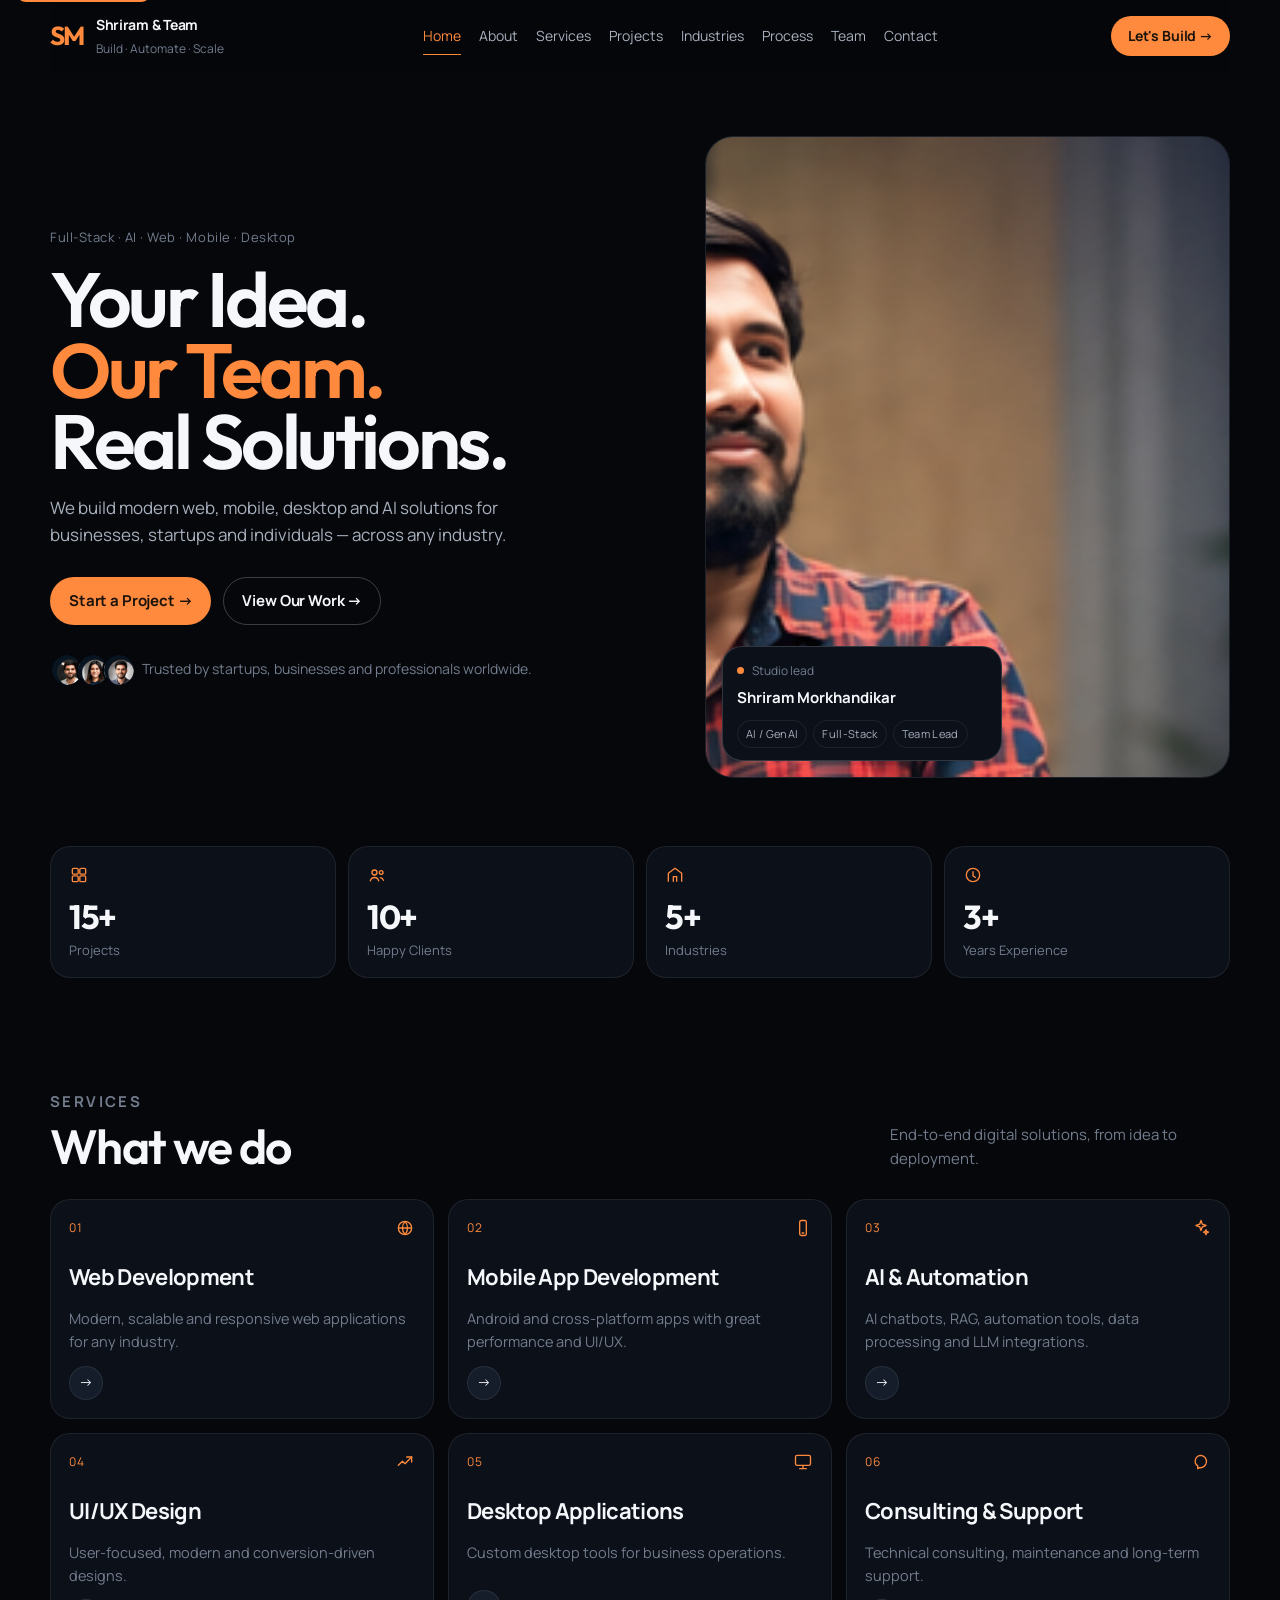
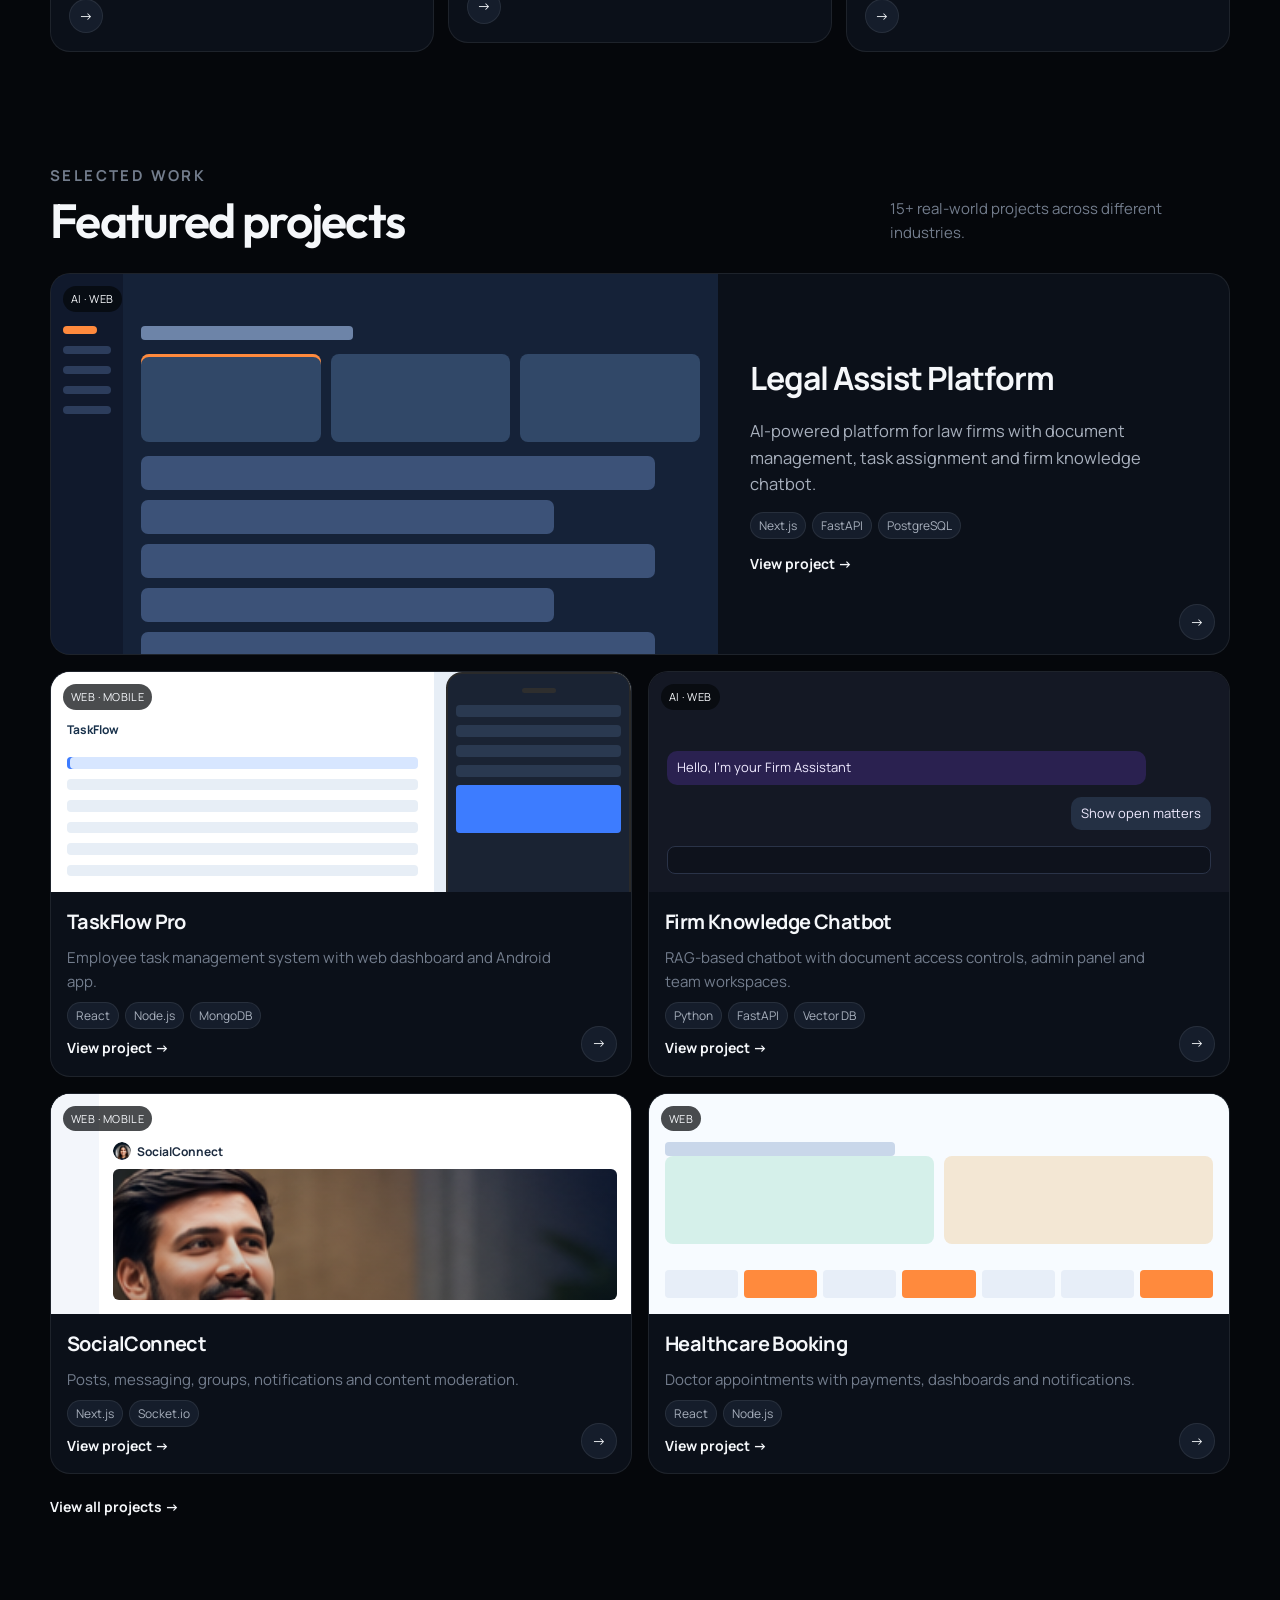
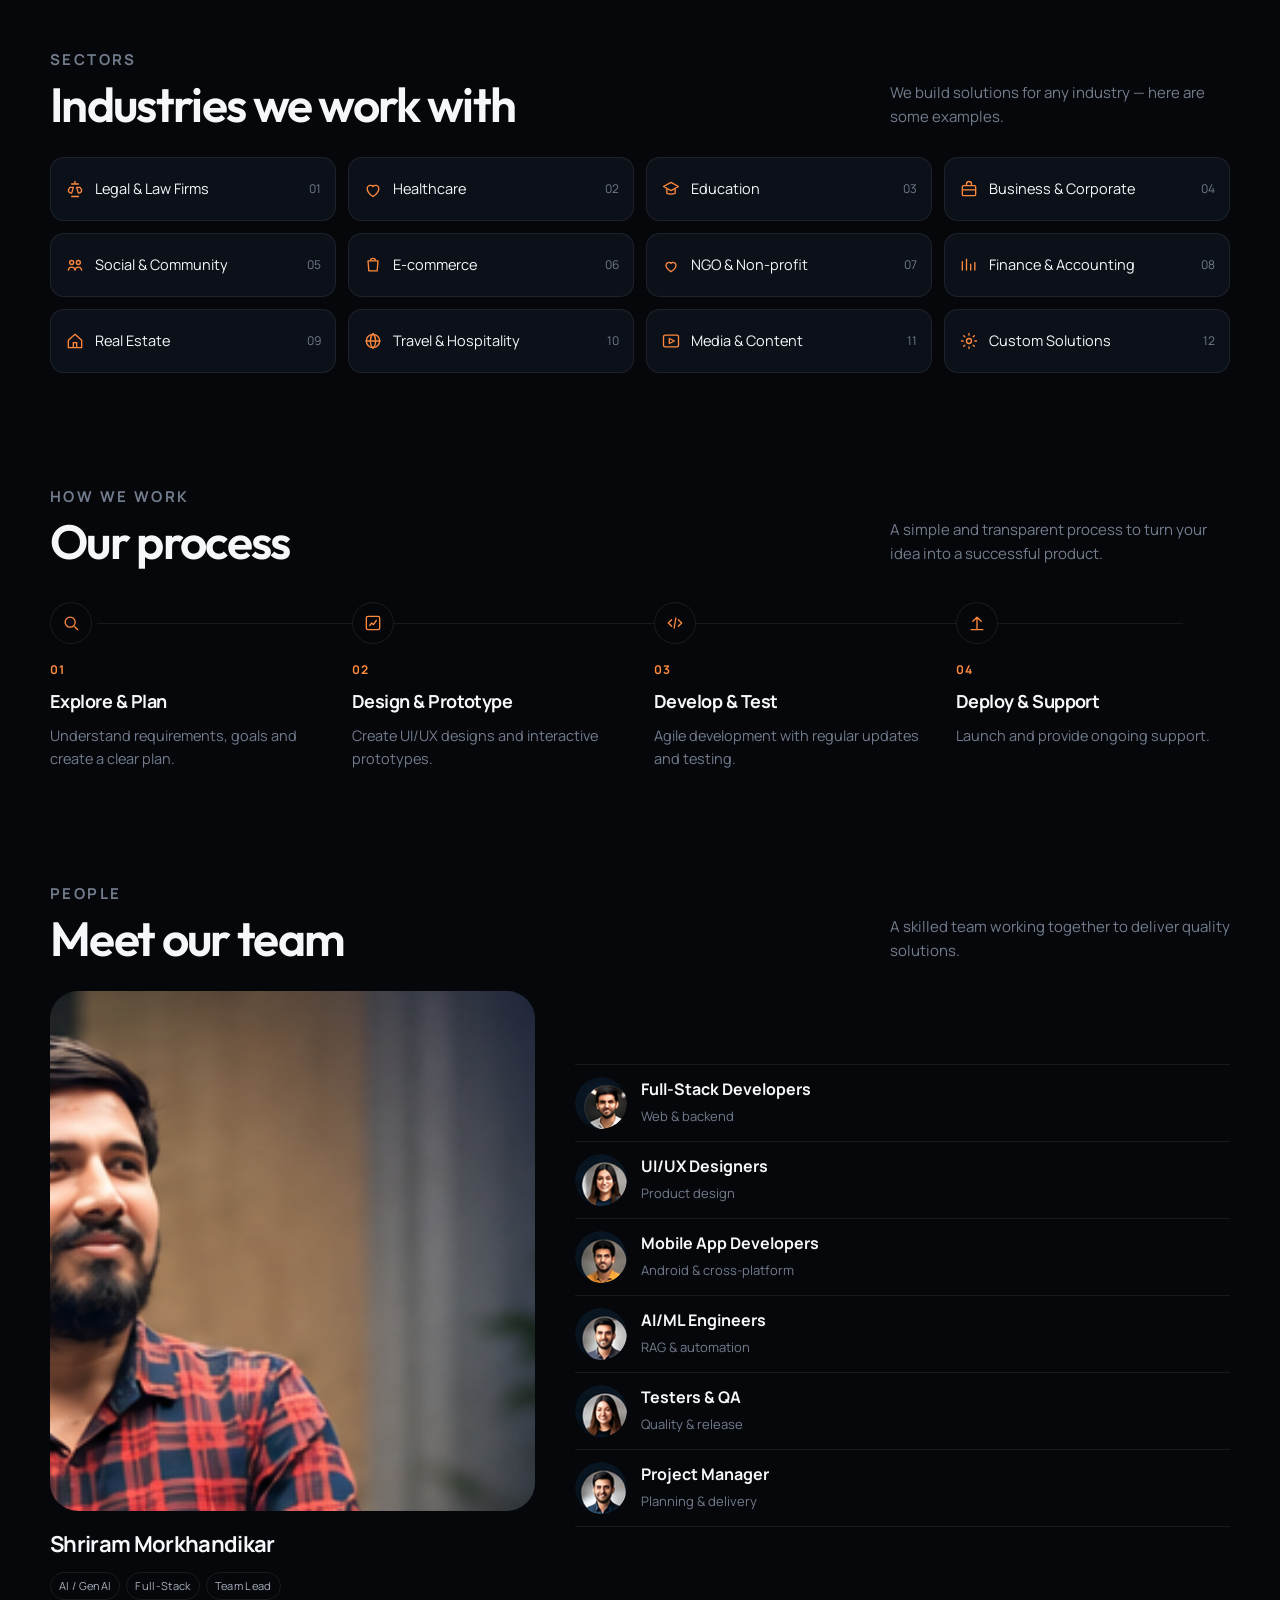
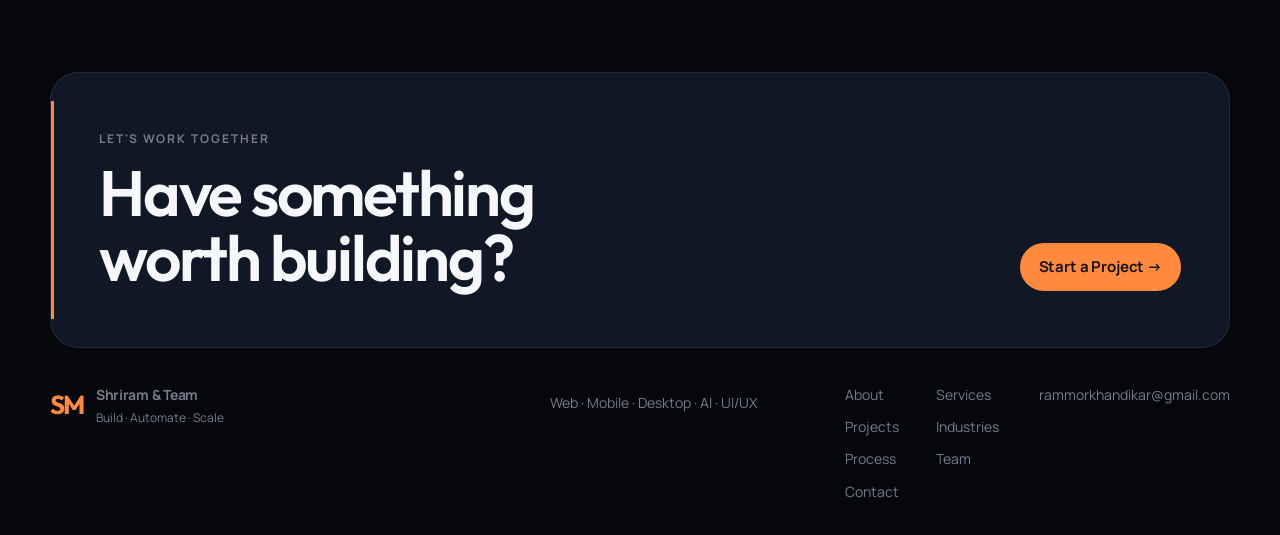
==== commit dee28eee: "Balance the product-studio layout after a visual QA pass. Give the featured project a wide preview, " ====
--- a/index.html
+++ b/index.html
@@ -105,7 +105,7 @@
       <div class="project-body"><span class="chip">AI · Web</span><h3>Legal Assist Platform</h3><p>AI-powered platform for law firms with document management, task assignment and firm knowledge chatbot.</p><div class="tags"><span class="tag">Next.js</span><span class="tag">FastAPI</span><span class="tag">PostgreSQL</span></div><a class="text-link" href="projects.html">View project →</a></div>
     </article>
     <article class="project">
-      <div class="shot task"><span class="shot-tag">Web · Mobile</span><div class="desk"><div class="win"><b>TaskFlow</b><i class="on"></i><i></i><i></i><i></i><i></i><i></i></div><div class="phone"><i></i><i class="on"></i><i></i><i class="btn"></i></div></div></div>
+      <div class="shot task"><span class="shot-tag">Web · Mobile</span><div class="desk"><div class="win"><b>TaskFlow</b><i class="on"></i><i></i><i></i><i></i><i></i><i></i></div><div class="phone"><i></i><i class="on"></i><i></i><i></i><i class="btn"></i></div></div></div>
       <div class="project-body"><span class="chip">Web · Mobile</span><h3>TaskFlow Pro</h3><p>Employee task management system with web dashboard and Android app.</p><div class="tags"><span class="tag">React</span><span class="tag">Node.js</span><span class="tag">MongoDB</span></div><a class="text-link" href="projects.html">View project →</a></div>
     </article>
     <article class="project">
--- a/style.css
+++ b/style.css
@@ -94,8 +94,8 @@
 .btn:hover { transform: translateY(-1px); }
 .btn-orange { background: var(--accent); color: var(--accent-ink); }
 .btn-orange:hover { background: #ff9a55; box-shadow: 0 8px 22px rgba(255, 138, 61, 0.28); }
-.btn-ghost { background: var(--surface); border-color: var(--border); color: var(--text); }
-.btn-ghost:hover { border-color: var(--border-strong); background: var(--surface-2); }
+.btn-ghost { background: transparent; border-color: rgba(255, 255, 255, 0.22); color: var(--text); }
+.btn-ghost:hover { border-color: rgba(255, 255, 255, 0.42); background: var(--surface-2); }
 .nav-cta { min-height: 40px; padding: 0 16px; font-size: 14px; }
 .menu-cta { display: none; }
 .btn-lg { min-height: 52px; padding: 0 22px; }
@@ -153,15 +153,15 @@
   padding: 4px 8px; border-radius: 999px; border: 1px solid var(--border); color: var(--text-secondary);
 }
 
-.proof { display: grid; grid-template-columns: repeat(4, 1fr); gap: 12px; margin-top: 36px; }
+.proof { display: grid; grid-template-columns: repeat(4, 1fr); gap: 12px; margin-top: 48px; }
 .stat {
-  padding: 16px 16px 14px; background: var(--surface); border: 1px solid var(--border);
+  padding: 18px 18px 16px; background: var(--surface); border: 1px solid var(--border);
   border-radius: var(--radius-lg); transition: transform .2s ease, border-color .2s ease;
 }
 .stat:hover { transform: translateY(-3px); border-color: var(--border-strong); }
-.stat .ico { margin-bottom: 14px; }
+.stat .ico { margin-bottom: 16px; }
 .stat strong {
-  display: block; font-family: var(--display); font-size: clamp(1.8rem, 2.4vw, 2.3rem);
+  display: block; font-family: var(--display); font-size: clamp(2rem, 2.6vw, 2.5rem);
   letter-spacing: -0.04em; line-height: 1;
 }
 .stat span { display: block; margin-top: 6px; color: var(--text-muted); font-size: 13px; }
@@ -183,12 +183,16 @@
 .svc:hover { transform: translateY(-3px); border-color: rgba(255, 138, 61, 0.45); background: var(--surface-2); }
 .svc-top { display: flex; justify-content: space-between; align-items: center; }
 .svc .num, .service-sheet .num { color: var(--accent); font-size: 12px; letter-spacing: 0.08em; }
-.svc h3 { margin: 8px 0 0; font-size: 20px; letter-spacing: -0.03em; }
+.svc h3 { margin: 10px 0 0; font-size: 22px; letter-spacing: -0.03em; }
 .svc p { margin: 0; color: var(--text-muted); font-size: 14.5px; }
 .svc .arrow { margin-top: auto; }
 
-.feature-work { display: grid; grid-template-columns: 1.35fr 1fr 1fr; gap: 14px; align-items: stretch; }
-.feature-work .lead { grid-column: 1; grid-row: 1 / span 2; }
+.feature-work { display: grid; grid-template-columns: 1fr 1fr; gap: 16px; align-items: stretch; }
+.feature-work .lead {
+  grid-column: 1 / -1;
+  display: grid;
+  grid-template-columns: 1.2fr 0.92fr;
+}
 .project {
   display: flex; flex-direction: column; min-width: 0;
   background: var(--surface); border: 1px solid var(--border); border-radius: var(--radius-lg); overflow: hidden;
@@ -196,8 +200,9 @@
 }
 .project:hover { transform: translateY(-3px); border-color: var(--border-strong); }
 .project[hidden] { display: none; }
-.shot { position: relative; height: 168px; overflow: hidden; background: var(--surface-3); }
-.feature-work .lead .shot { height: auto; flex: 1; min-height: 340px; }
+.shot { position: relative; height: 200px; overflow: hidden; background: var(--surface-3); }
+.feature-work .shot { height: 220px; }
+.feature-work .lead .shot { height: 100%; min-height: 380px; }
 .shot-tag, .chip {
   display: inline-flex; align-items: center; font-size: 11px; letter-spacing: 0.04em;
   text-transform: uppercase; color: var(--text);
@@ -208,9 +213,11 @@
 }
 .chip { display: none; }
 .project-body { padding: 14px 52px 16px 16px; display: flex; flex-direction: column; gap: 8px; }
-.project h3 { margin: 0; font-size: 18px; letter-spacing: -0.03em; }
-.feature-work .lead h3, .project-grid .lead h3 { font-size: 28px; }
-.project p { margin: 0; color: var(--text-muted); font-size: 14.5px; }
+.project h3 { margin: 0; font-size: 20px; letter-spacing: -0.03em; }
+.feature-work .lead h3, .project-grid .lead h3 { font-size: 32px; }
+.feature-work .lead .project-body { justify-content: center; padding: 32px 72px 32px 32px; gap: 14px; }
+.feature-work .lead p { font-size: 16.5px; color: var(--text-secondary); }
+.project p { margin: 0; color: var(--text-muted); font-size: 15px; }
 .tags { display: flex; flex-wrap: wrap; gap: 6px; }
 .tag {
   font-size: 12px; color: var(--text-secondary); padding: 3px 8px;
@@ -301,8 +308,13 @@
 .service-sheet { list-style: none; margin: 8px 0 0; padding: 0; display: grid; grid-template-columns: repeat(3, 1fr); gap: 14px; }
 .service-sheet li { display: block; padding: 0; border: 0; }
 .service-sheet .svc { min-height: 240px; }
-.service-sheet .feature .svc { background: var(--surface-2); }
-.service-sheet h3 { margin: 8px 0 0; font-size: clamp(1.25rem, 2vw, 1.5rem); }
+.service-sheet .feature .svc {
+  background: var(--surface-2);
+  border-color: rgba(255, 255, 255, 0.14);
+  box-shadow: inset 0 2px 0 var(--accent);
+}
+.service-sheet h3 { margin: 8px 0 0; font-size: clamp(1.35rem, 2vw, 1.6rem); }
+.service-sheet .feature h3 { font-size: clamp(1.5rem, 2.2vw, 1.8rem); }
 .service-sheet p { margin: 0; color: var(--text-muted); font-size: 15px; }
 
 .filters { display: flex; flex-wrap: wrap; gap: 8px; margin: 0 0 22px; }
@@ -327,27 +339,32 @@
 .info:hover { background: var(--surface-2); border-color: var(--border-strong); transform: translateY(-2px); }
 .info .top { display: flex; align-items: center; justify-content: space-between; margin-bottom: 14px; }
 .info .idx { color: var(--text-muted); font-size: 12px; }
-.info h3 { margin: 0 0 8px; font-size: 18px; letter-spacing: -0.03em; }
-.info p { margin: 0; color: var(--text-muted); font-size: 14.5px; padding-right: 28px; }
-.info .arrow { position: absolute; right: 14px; bottom: 14px; opacity: 0; }
+.info h3 { margin: 0 0 8px; font-size: 20px; letter-spacing: -0.03em; }
+.info p { margin: 0; color: var(--text-muted); font-size: 15px; padding-right: 36px; }
+.info .arrow { position: absolute; right: 14px; bottom: 14px; opacity: 0.4; }
 .info:hover .arrow, .info:focus-visible .arrow { opacity: 1; }
 .info.feature { grid-column: span 2; }
 .info.feature h3 { font-size: 26px; }
 
-.steps-large { display: grid; grid-template-columns: repeat(4, 1fr); gap: 22px; position: relative; padding-top: 8px; }
+.steps-large { display: grid; grid-template-columns: repeat(4, 1fr); gap: 28px; position: relative; padding-top: 8px; }
 .steps-large:before {
-  content: ""; position: absolute; top: 30px; left: 4%; right: 4%; height: 1px; background: var(--border);
+  content: ""; position: absolute; top: 5px; left: 0; right: 6%; height: 1px; background: var(--border);
 }
 .step-card { position: relative; display: block; background: none; border: 0; padding: 0; }
 .step-card b {
-  position: relative; z-index: 1; display: grid; place-items: center;
-  width: 46px; height: 46px; margin: 0 0 16px; border-radius: 50%;
-  background: var(--bg); border: 1px solid var(--border);
-  font-family: var(--display); font-size: 14px; color: var(--accent); line-height: 1;
-}
-.step-card:hover b { background: var(--accent); color: var(--accent-ink); border-color: var(--accent); }
-.step-card .ico { margin-bottom: 10px; }
-.step-card h3 { margin: 0 0 8px; font-size: 20px; }
+  position: relative; z-index: 1; display: block;
+  width: auto; height: auto; margin: 0 0 12px; padding-top: 28px;
+  border: 0; border-radius: 0; background: none;
+  font-family: var(--display); font-size: clamp(2.5rem, 3.4vw, 3.15rem); font-weight: 600;
+  letter-spacing: -0.05em; color: var(--accent); line-height: 0.9;
+}
+.step-card b:before {
+  content: ""; position: absolute; left: 0; top: 0; width: 12px; height: 12px; border-radius: 50%;
+  background: var(--bg); border: 2px solid var(--accent);
+}
+.step-card:hover b:before { background: var(--accent); }
+.step-card .ico { margin-bottom: 12px; }
+.step-card h3 { margin: 0 0 8px; font-size: 22px; }
 .step-card p { margin: 0; color: var(--text-muted); font-size: 15px; }
 
 .team-large { display: grid; grid-template-columns: 0.82fr 1.18fr; gap: 28px 40px; }
@@ -374,7 +391,7 @@
 .brief { display: grid; gap: 14px; }
 .brief label { display: grid; gap: 8px; font-size: 13px; color: var(--text-muted); }
 .brief input, .brief select, .brief textarea {
-  width: 100%; min-height: 52px; background: var(--surface); border: 1px solid var(--border);
+  width: 100%; min-height: 52px; background: var(--surface-2); border: 1px solid rgba(255, 255, 255, 0.12);
   border-radius: var(--radius-md); padding: 12px 14px; font-size: 16px;
 }
 .brief textarea { min-height: 150px; resize: vertical; }
@@ -384,10 +401,10 @@
 .brief .btn { justify-self: start; margin-top: 8px; min-width: 220px; }
 
 .band {
-  display: flex; justify-content: space-between; align-items: flex-end; gap: 24px;
-  margin: 72px 0 0; padding: 28px 0 0; border-top: 1px solid var(--border);
-}
-.band h2 { margin: 0 0 8px; font-size: clamp(1.8rem, 3vw, 2.4rem); }
+  display: flex; justify-content: space-between; align-items: flex-end; gap: 32px;
+  margin: 96px 0 0; padding: 40px 0 4px; border-top: 1px solid var(--border);
+}
+.band h2 { margin: 0 0 8px; font-size: clamp(2rem, 3.2vw, 2.7rem); }
 .band p { margin: 0; color: var(--text-muted); }
 .band .btn { background: transparent; color: var(--text); border: 0; border-bottom: 1px solid var(--accent); border-radius: 0; min-height: 0; padding: 0 0 3px; }
 .band .btn:hover { background: transparent; color: var(--accent); transform: none; box-shadow: none; }
@@ -395,19 +412,23 @@
 .site-footer { margin-top: 72px; padding-bottom: 32px; }
 .site-footer.quiet .footer-lead { display: none; }
 .footer-lead {
-  position: relative; padding: 56px 40px; border-radius: var(--radius-xl);
-  background: var(--surface); border: 1px solid var(--border); overflow: hidden;
+  position: relative; display: grid; grid-template-columns: minmax(0, 1fr) auto;
+  align-items: end; column-gap: 40px; padding: 56px 48px; border-radius: var(--radius-xl);
+  background: var(--surface-2); border: 1px solid var(--border); overflow: hidden;
 }
 .footer-lead:before {
   content: ""; position: absolute; left: 0; top: 28px; bottom: 28px; width: 3px; background: var(--accent);
 }
-.footer-lead h2 { margin: 12px 0 22px; max-width: 12ch; font-size: clamp(2.6rem, 5vw, 4rem); }
+.footer-lead .eyebrow { grid-column: 1; }
+.footer-lead h2 { grid-column: 1; margin: 12px 0 0; max-width: 11ch; font-size: clamp(2.7rem, 5vw, 4.2rem); }
+.footer-lead .btn { grid-column: 2; grid-row: 1 / span 2; align-self: end; }
 .footer-meta {
-  display: grid; grid-template-columns: 1.2fr 1fr 1.4fr auto; gap: 24px; align-items: start;
-  padding-top: 28px; color: var(--text-muted); font-size: 14px;
-}
-.footer-meta p { margin: 6px 0 0; }
-.footer-meta nav { display: flex; flex-wrap: wrap; gap: 8px 16px; max-width: 340px; }
+  display: flex; flex-wrap: wrap; align-items: flex-start; gap: 28px 40px;
+  padding-top: 36px; color: var(--text-muted); font-size: 14px;
+}
+.footer-meta .brand { margin-right: auto; }
+.footer-meta p { margin: 8px 48px 0 0; }
+.footer-meta nav { display: grid; grid-template-columns: 1fr 1fr; gap: 10px 28px; }
 .footer-meta nav a:hover, .footer-meta > a:hover { color: var(--text); }
 
 :focus-visible { outline: 2px solid var(--accent); outline-offset: 3px; }
@@ -436,7 +457,7 @@
 .legal .cards2, .health .cards2 { display: grid; grid-template-columns: repeat(3, 1fr); gap: 10px; flex: none; }
 .legal .cards2 b, .health .cards2 b { display: block; height: 88px; border-radius: 8px; background: #314868; }
 .legal .cards2 b:first-child { box-shadow: inset 0 3px 0 var(--accent); }
-.legal .list { flex: 1; display: flex; flex-direction: column; justify-content: flex-start; gap: 10px; min-height: 80px; }
+.legal .list { flex: none; display: flex; flex-direction: column; justify-content: flex-start; gap: 10px; }
 .legal .list i { height: 34px; border-radius: 7px; background: #3c5278; display: block; }
 .legal .list i:nth-child(odd) { width: 92%; }
 .legal .list i:nth-child(even) { width: 74%; }
@@ -447,8 +468,9 @@
 .task .win { display: flex; flex-direction: column; height: 100%; }
 .task .win i { display: block; height: 16px; flex: 1; max-height: 22px; border-radius: 4px; background: #e7eef6; margin-top: 10px; }
 .task .win i.on { background: #d7e6ff; box-shadow: inset 3px 0 #3d7cff; }
-.phone { background: #111; border-radius: 16px 16px 0 0; padding: 14px 8px 0; border: 2px solid #2a2a2a; border-bottom: 0; height: 100%; display: flex; flex-direction: column; }
-.phone i { display: block; height: 12px; border-radius: 4px; background: #2a3950; margin-top: 8px; }
+.phone { background: #1a2333; border-radius: 16px 16px 0 0; padding: 14px 8px 0; border: 2px solid #2a2a2a; border-bottom: 0; height: 100%; display: flex; flex-direction: column; }
+.phone:before { content: ""; width: 34px; height: 5px; margin: 0 auto 4px; border-radius: 4px; background: #2e2e2e; }
+.phone i { display: block; height: 12px; border-radius: 4px; background: #2a3950; margin-top: 8px; flex: none; }
 .phone i.btn { background: #3d7cff; height: 16px; }
 .chat { background: #16141f; }
 .chatui { background: #141824; padding: 52px 18px 18px; height: 100%; display: flex; flex-direction: column; justify-content: flex-end; gap: 4px; }
@@ -538,6 +560,33 @@
 .tone-web.bars .chart i { background: #3d7cff; }
 .tone-web.bars .chart i:nth-child(2) { background: var(--accent); }
 .tone-web.bars .chart i:nth-child(4) { background: #2ec8b0; }
+.product.sheet .lines { gap: 0; }
+.product.sheet .lines i,
+.product.sheet .lines i:nth-child(3n) {
+  position: relative; width: 100%; height: 34px; border-radius: 0; background: transparent;
+  border-bottom: 1px solid rgba(23, 48, 74, 0.12);
+}
+.product.sheet .lines i:before {
+  content: ""; position: absolute; left: 0; top: 13px; width: 46%; height: 8px; border-radius: 4px; background: #d5e1ee;
+}
+.product.sheet .lines i:nth-child(3n):before { width: 32%; }
+.product.sheet .lines i:after {
+  content: ""; position: absolute; right: 0; top: 11px; width: 44px; height: 12px; border-radius: 99px; background: #d7e2ee;
+}
+.product.sheet .lines i:nth-child(odd):after { background: rgba(255, 138, 61, 0.4); }
+.product.editorial .frame { display: grid; grid-template-columns: 0.78fr 1.22fr; grid-template-rows: auto 1fr; }
+.product.editorial .frame header { grid-column: 1 / -1; grid-row: 1; }
+.product.editorial .frame:before {
+  content: ""; grid-column: 1; grid-row: 2; border-radius: 10px;
+  background: linear-gradient(165deg, #d5e2f0, #b7c6d8 70%);
+}
+.product.editorial .lines { grid-column: 2; grid-row: 2; min-height: 0; }
+.product.catalog .tiles span { height: 78px; }
+.product.catalog .tiles span:nth-child(2) { height: 108px; }
+.product.catalog .frame:after {
+  content: ""; height: 28px; margin-top: auto; border-radius: 8px; background: #17304a;
+}
+.product.courses .lines i:first-child { width: 62%; height: 8px; background: #c5d4e6; }
 
 
 @media (max-width: 1100px) {
@@ -545,20 +594,19 @@
   .links { gap: 12px; }
   .brand { min-width: 0; }
   .feature-work { grid-template-columns: 1fr 1fr; }
-  .feature-work .lead { grid-column: 1 / -1; grid-row: auto; }
-  .feature-work .lead .shot { min-height: 280px; height: 320px; flex: none; }
+  .feature-work .lead .shot { min-height: 320px; }
   .offer, .service-sheet, .ind-large { grid-template-columns: 1fr 1fr; }
   .info.feature { grid-column: span 2; }
 }
 @media (max-width: 1024px) {
-  .hero-stage, .split, .studio-team, .contact-grid, .team-large, .project-grid .lead { grid-template-columns: 1fr; }
+  .hero-stage, .split, .studio-team, .contact-grid, .team-large, .project-grid .lead, .feature-work .lead { grid-template-columns: 1fr; }
   .contact-copy { position: static; }
   .member.lead { grid-row: auto; }
   .member.lead img, .portrait img, .about-photo, .hero-frame img, .studio-team .portrait-lg { height: 420px; }
   .journey, .steps-large { grid-template-columns: 1fr 1fr; }
   .journey:before, .steps-large:before { display: none; }
   .project-grid .lead .shot { min-height: 0; height: 280px; }
-  .footer-meta { grid-template-columns: 1fr 1fr; }
+  .footer-meta { gap: 20px 28px; }
   .industry-index { grid-template-columns: 1fr 1fr; }
 }
 @media (max-width: 980px) {
@@ -595,13 +643,23 @@
   .filters button { flex: none; }
   .journey, .steps-large { position: relative; }
   .journey:before, .steps-large:before { display: block; left: 20px; right: auto; top: 8px; bottom: 8px; width: 1px; height: auto; }
-  .journey li, .step-card { padding: 0 0 32px 68px; }
-  .journey .step-mark, .step-card b { position: absolute; left: 0; top: 0; margin: 0; }
-  .footer-lead { padding: 36px 22px; }
+  .journey li { padding: 0 0 32px 68px; }
+  .journey .step-mark { position: absolute; left: 0; top: 0; margin: 0; }
+  .step-card { padding: 0 0 36px 0; }
+  .step-card b { padding-top: 0; font-size: 2.4rem; }
+  .step-card b:before { left: -2px; top: 10px; }
+  .steps-large { padding-left: 28px; }
+  .steps-large:before { left: 4px; }
+  .footer-lead { grid-template-columns: 1fr; padding: 36px 22px; }
+  .footer-lead .btn { grid-column: 1; grid-row: auto; justify-self: start; margin-top: 22px; }
+  .steps-large { padding-left: 36px; }
+  .steps-large:before { left: 11px; }
+  .step-card b:before { left: -31px; top: 8px; }
 }
 @media (max-width: 480px) {
   .hero-actions .btn { width: 100%; }
   .trust { flex-direction: column; align-items: flex-start; }
+  .industry-index { grid-template-columns: 1fr; }
   .faces img { margin-right: -8px; }
 }
 @media (prefers-reduced-motion: reduce) {
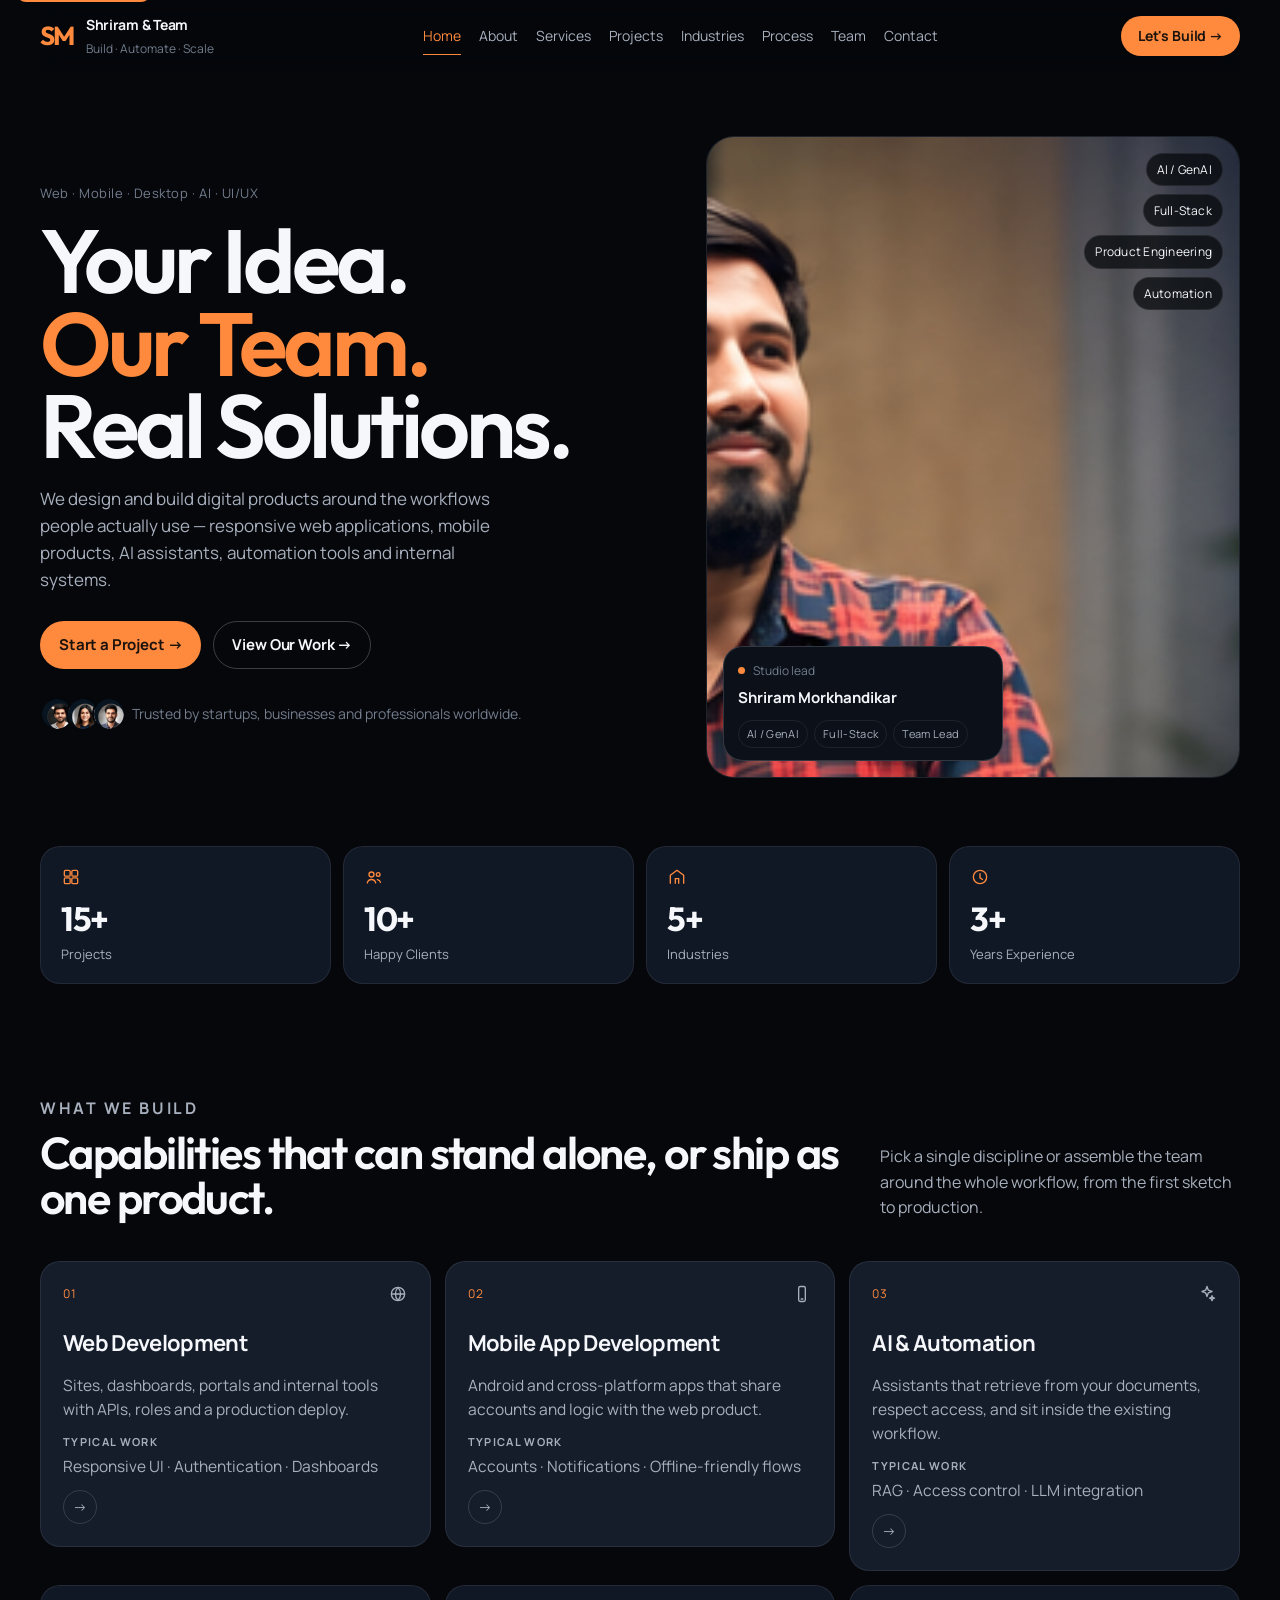
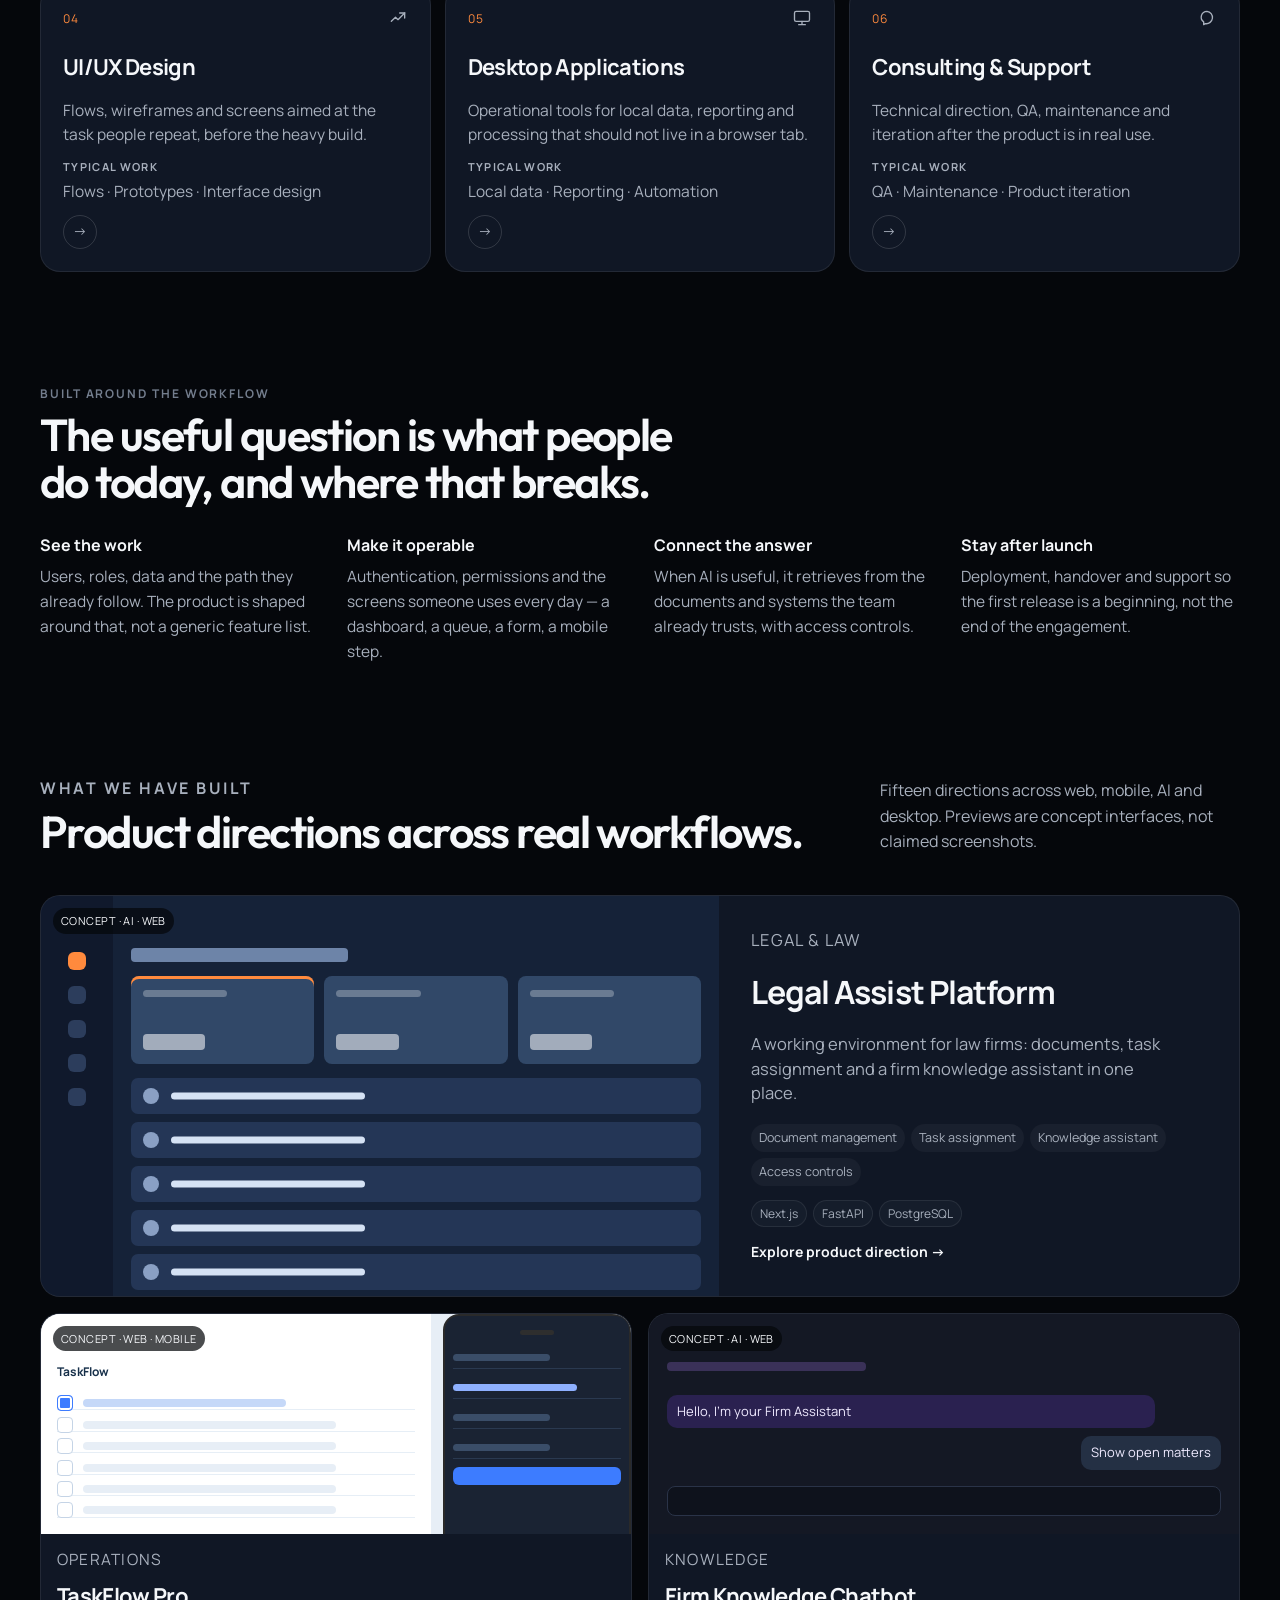
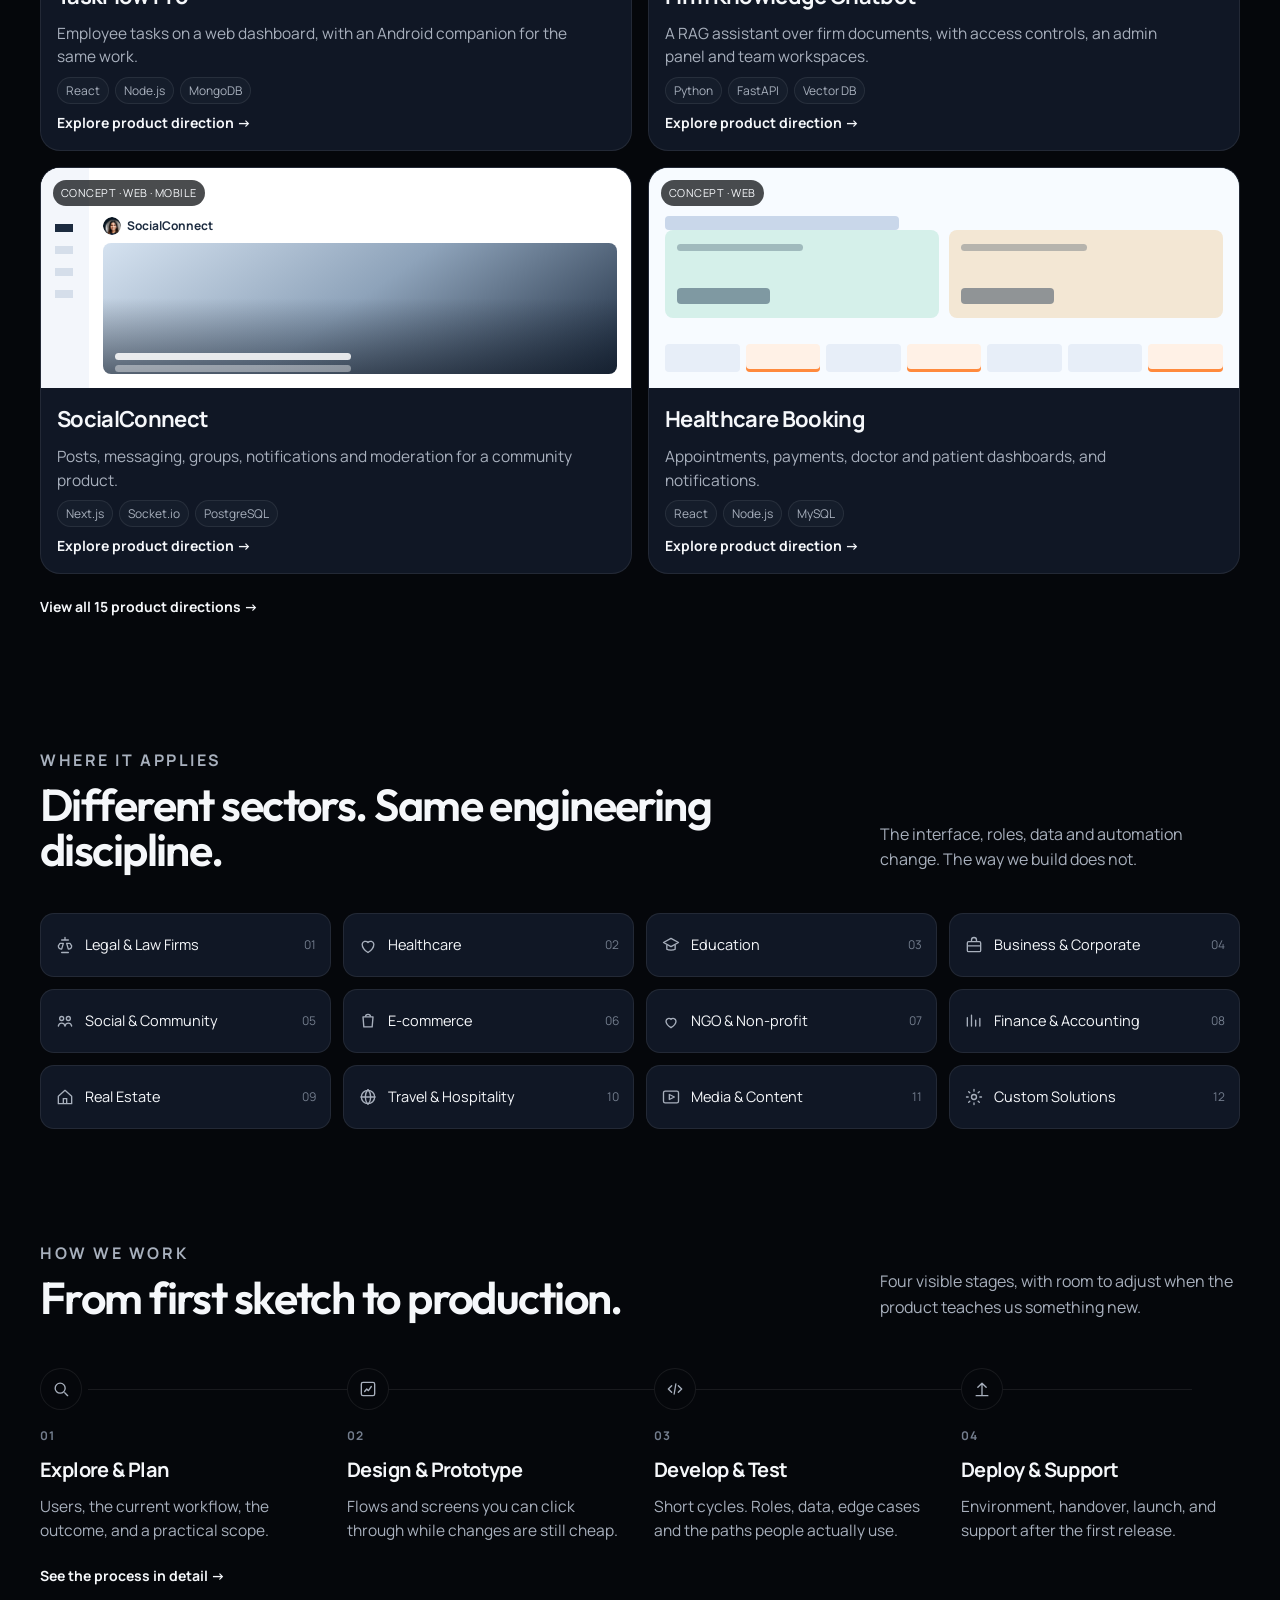
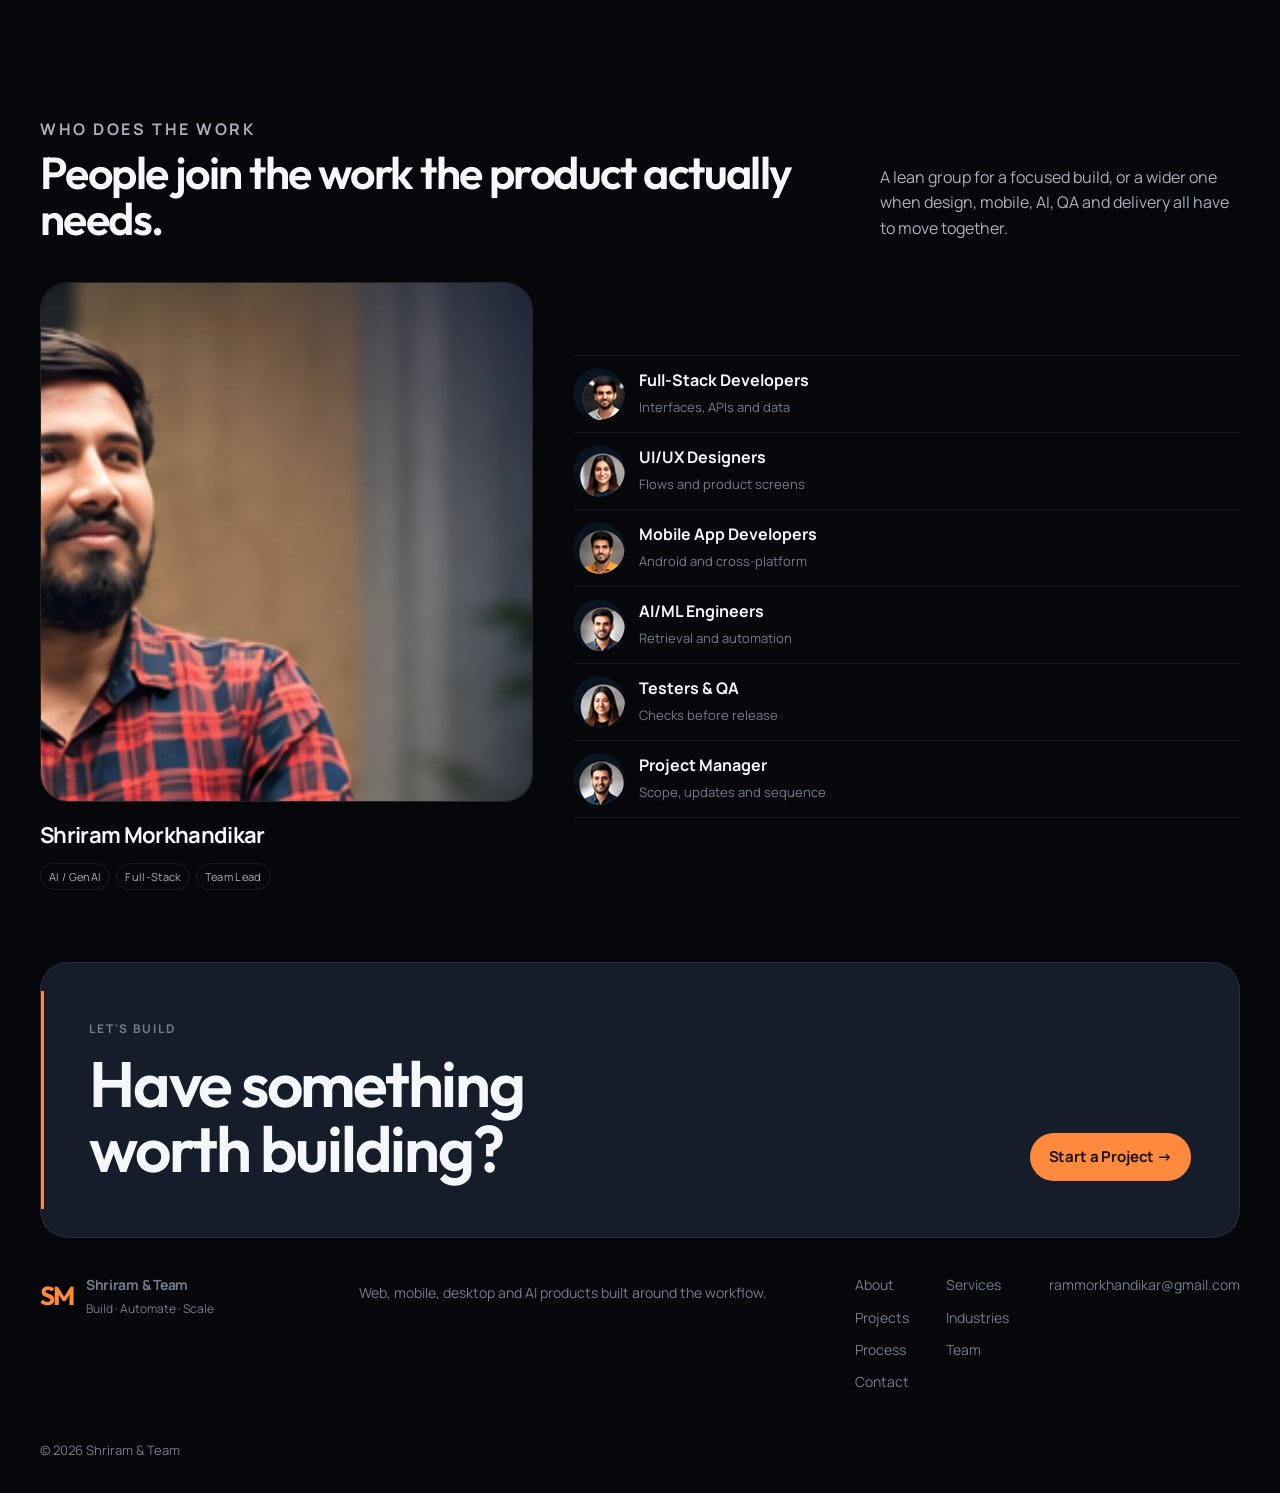
==== commit 753771b4: "Turn the studio site into a fuller product story. Each page now explains the workflow, the service, " ====
--- a/index.html
+++ b/index.html
@@ -3,13 +3,26 @@
 <head>
 <meta charset="utf-8">
 <meta name="viewport" content="width=device-width, initial-scale=1">
-<meta name="description" content="Shriram & Team builds modern web, mobile, desktop and AI products for businesses, startups and professionals.">
-<title>Shriram & Team — Build · Automate · Scale</title>
+<title>Shriram &amp; Team — Build · Automate · Scale</title>
+<meta name="description" content="Shriram & Team builds web, mobile, desktop and AI products around real business workflows.">
+<link rel="canonical" href="https://mrrammorkhandikar.github.io/ChatGpt_Test_01/">
+<meta property="og:type" content="website">
+<meta property="og:title" content="Shriram & Team — Build · Automate · Scale">
+<meta property="og:description" content="A digital product studio for web, mobile, desktop and AI products built around the workflow.">
+<meta property="og:url" content="https://mrrammorkhandikar.github.io/ChatGpt_Test_01/">
+<meta property="og:image" content="https://mrrammorkhandikar.github.io/ChatGpt_Test_01/assets/og.jpg">
+<meta name="twitter:card" content="summary_large_image">
+<meta name="twitter:title" content="Shriram & Team — Build · Automate · Scale">
+<meta name="twitter:description" content="Web, mobile, desktop and AI products built around the workflow people already use.">
+<meta name="twitter:image" content="https://mrrammorkhandikar.github.io/ChatGpt_Test_01/assets/og.jpg">
 <link rel="icon" href="assets/favicon.svg" type="image/svg+xml">
 <link rel="preconnect" href="https://fonts.googleapis.com">
 <link rel="preconnect" href="https://fonts.gstatic.com" crossorigin>
 <link href="https://fonts.googleapis.com/css2?family=Manrope:wght@400;500;600;700&family=Outfit:wght@500;600;700&display=swap" rel="stylesheet">
 <link rel="stylesheet" href="style.css">
+<script type="application/ld+json">
+{"@context":"https://schema.org","@type":"Organization","name":"Shriram & Team","url":"https://mrrammorkhandikar.github.io/ChatGpt_Test_01/","email":"rammorkhandikar@gmail.com","telephone":"+91-72188-60925","slogan":"Build · Automate · Scale","founder":{"@type":"Person","name":"Shriram Morkhandikar","jobTitle":"AI / GenAI, Full-Stack, Team Lead","email":"rammorkhandikar@gmail.com"}}
+</script>
 <script>try{if(!matchMedia("(prefers-reduced-motion: reduce)").matches)document.documentElement.classList.add("js")}catch(e){}</script>
 </head>
 <body>
@@ -38,9 +51,9 @@
 <main id="content">
 <section class="hero-stage">
   <div>
-    <p class="kicker">Full-Stack · AI · Web · Mobile · Desktop</p>
+    <p class="kicker">Web · Mobile · Desktop · AI · UI/UX</p>
     <h1><span>Your Idea.</span><span class="grad">Our Team.</span><span>Real Solutions.</span></h1>
-    <p class="lede">We build modern web, mobile, desktop and AI solutions for businesses, startups and individuals — across any industry.</p>
+    <p class="lede">We design and build digital products around the workflows people actually use — responsive web applications, mobile products, AI assistants, automation tools and internal systems.</p>
     <div class="hero-actions">
       <a class="btn btn-orange" href="contact.html">Start a Project →</a>
       <a class="btn btn-ghost" href="projects.html">View Our Work →</a>
@@ -57,6 +70,12 @@
   <div class="hero-visual">
     <figure class="hero-frame">
       <img src="assets/about-portrait.png" alt="Shriram Morkhandikar, AI and full-stack team lead">
+      <ul class="float-notes" aria-label="Studio capabilities">
+        <li>AI / GenAI</li>
+        <li>Full-Stack</li>
+        <li>Product Engineering</li>
+        <li>Automation</li>
+      </ul>
       <figcaption class="status-card">
         <span class="live"><i></i> Studio lead</span>
         <strong>Shriram Morkhandikar</strong>
@@ -76,61 +95,79 @@
 <section class="section">
   <div class="section-head">
     <div>
-      <p class="eyebrow">Services</p>
-      <h2>What we do</h2>
-    </div>
-    <p>End-to-end digital solutions, from idea to deployment.</p>
+      <p class="eyebrow">What we build</p>
+      <h2>Capabilities that can stand alone, or ship as one product.</h2>
+    </div>
+    <p>Pick a single discipline or assemble the team around the whole workflow, from the first sketch to production.</p>
   </div>
   <ol class="offer">
-    <li><a class="svc" href="services.html"><span class="svc-top"><span class="num">01</span><svg class="ico" aria-hidden="true"><use href="assets/icons.svg#web"/></svg></span><h3>Web Development</h3><p>Modern, scalable and responsive web applications for any industry.</p><span class="arrow" aria-hidden="true">→</span></a></li>
-    <li><a class="svc" href="services.html"><span class="svc-top"><span class="num">02</span><svg class="ico" aria-hidden="true"><use href="assets/icons.svg#mobile"/></svg></span><h3>Mobile App Development</h3><p>Android and cross-platform apps with great performance and UI/UX.</p><span class="arrow" aria-hidden="true">→</span></a></li>
-    <li><a class="svc" href="services.html"><span class="svc-top"><span class="num">03</span><svg class="ico" aria-hidden="true"><use href="assets/icons.svg#ai"/></svg></span><h3>AI &amp; Automation</h3><p>AI chatbots, RAG, automation tools, data processing and LLM integrations.</p><span class="arrow" aria-hidden="true">→</span></a></li>
-    <li><a class="svc" href="services.html"><span class="svc-top"><span class="num">04</span><svg class="ico" aria-hidden="true"><use href="assets/icons.svg#design"/></svg></span><h3>UI/UX Design</h3><p>User-focused, modern and conversion-driven designs.</p><span class="arrow" aria-hidden="true">→</span></a></li>
-    <li><a class="svc" href="services.html"><span class="svc-top"><span class="num">05</span><svg class="ico" aria-hidden="true"><use href="assets/icons.svg#desktop"/></svg></span><h3>Desktop Applications</h3><p>Custom desktop tools for business operations.</p><span class="arrow" aria-hidden="true">→</span></a></li>
-    <li><a class="svc" href="services.html"><span class="svc-top"><span class="num">06</span><svg class="ico" aria-hidden="true"><use href="assets/icons.svg#support"/></svg></span><h3>Consulting &amp; Support</h3><p>Technical consulting, maintenance and long-term support.</p><span class="arrow" aria-hidden="true">→</span></a></li>
+    <li><a class="svc" href="services.html#web"><span class="svc-top"><span class="num">01</span><svg class="ico" aria-hidden="true"><use href="assets/icons.svg#web"/></svg></span><h3>Web Development</h3><p>Sites, dashboards, portals and internal tools with APIs, roles and a production deploy.</p><p class="typical"><b>Typical work</b>Responsive UI · Authentication · Dashboards</p><span class="arrow" aria-hidden="true">→</span></a></li>
+    <li><a class="svc" href="services.html#mobile"><span class="svc-top"><span class="num">02</span><svg class="ico" aria-hidden="true"><use href="assets/icons.svg#mobile"/></svg></span><h3>Mobile App Development</h3><p>Android and cross-platform apps that share accounts and logic with the web product.</p><p class="typical"><b>Typical work</b>Accounts · Notifications · Offline-friendly flows</p><span class="arrow" aria-hidden="true">→</span></a></li>
+    <li><a class="svc" href="services.html#ai"><span class="svc-top"><span class="num">03</span><svg class="ico" aria-hidden="true"><use href="assets/icons.svg#ai"/></svg></span><h3>AI &amp; Automation</h3><p>Assistants that retrieve from your documents, respect access, and sit inside the existing workflow.</p><p class="typical"><b>Typical work</b>RAG · Access control · LLM integration</p><span class="arrow" aria-hidden="true">→</span></a></li>
+    <li><a class="svc" href="services.html#design"><span class="svc-top"><span class="num">04</span><svg class="ico" aria-hidden="true"><use href="assets/icons.svg#design"/></svg></span><h3>UI/UX Design</h3><p>Flows, wireframes and screens aimed at the task people repeat, before the heavy build.</p><p class="typical"><b>Typical work</b>Flows · Prototypes · Interface design</p><span class="arrow" aria-hidden="true">→</span></a></li>
+    <li><a class="svc" href="services.html#desktop"><span class="svc-top"><span class="num">05</span><svg class="ico" aria-hidden="true"><use href="assets/icons.svg#desktop"/></svg></span><h3>Desktop Applications</h3><p>Operational tools for local data, reporting and processing that should not live in a browser tab.</p><p class="typical"><b>Typical work</b>Local data · Reporting · Automation</p><span class="arrow" aria-hidden="true">→</span></a></li>
+    <li><a class="svc" href="services.html#support"><span class="svc-top"><span class="num">06</span><svg class="ico" aria-hidden="true"><use href="assets/icons.svg#support"/></svg></span><h3>Consulting &amp; Support</h3><p>Technical direction, QA, maintenance and iteration after the product is in real use.</p><p class="typical"><b>Typical work</b>QA · Maintenance · Product iteration</p><span class="arrow" aria-hidden="true">→</span></a></li>
   </ol>
 </section>
 
 <section class="section">
-  <div class="section-head">
-    <div>
-      <p class="eyebrow">Selected work</p>
-      <h2>Featured projects</h2>
-    </div>
-    <p>15+ real-world projects across different industries.</p>
+  <p class="eyebrow">Built around the workflow</p>
+  <h2 class="statement">The useful question is what people do today, and where that breaks.</h2>
+  <div class="strip-grid">
+    <p><strong>See the work</strong>Users, roles, data and the path they already follow. The product is shaped around that, not a generic feature list.</p>
+    <p><strong>Make it operable</strong>Authentication, permissions and the screens someone uses every day — a dashboard, a queue, a form, a mobile step.</p>
+    <p><strong>Connect the answer</strong>When AI is useful, it retrieves from the documents and systems the team already trusts, with access controls.</p>
+    <p><strong>Stay after launch</strong>Deployment, handover and support so the first release is a beginning, not the end of the engagement.</p>
+  </div>
+</section>
+
+<section class="section">
+  <div class="section-head">
+    <div>
+      <p class="eyebrow">What we have built</p>
+      <h2>Product directions across real workflows.</h2>
+    </div>
+    <p>Fifteen directions across web, mobile, AI and desktop. Previews are concept interfaces, not claimed screenshots.</p>
   </div>
   <div class="feature-work">
     <article class="project lead">
-      <div class="shot legal"><span class="shot-tag">AI · Web</span><div class="ui"><div class="sideb"><i class="on"></i><i></i><i></i><i></i><i></i></div><div class="mainb"><div class="topbar"></div><div class="cards2"><b></b><b></b><b></b></div><div class="list"><i></i><i></i><i></i><i></i><i></i></div></div></div></div>
-      <div class="project-body"><span class="chip">AI · Web</span><h3>Legal Assist Platform</h3><p>AI-powered platform for law firms with document management, task assignment and firm knowledge chatbot.</p><div class="tags"><span class="tag">Next.js</span><span class="tag">FastAPI</span><span class="tag">PostgreSQL</span></div><a class="text-link" href="projects.html">View project →</a></div>
-    </article>
-    <article class="project">
-      <div class="shot task"><span class="shot-tag">Web · Mobile</span><div class="desk"><div class="win"><b>TaskFlow</b><i class="on"></i><i></i><i></i><i></i><i></i><i></i></div><div class="phone"><i></i><i class="on"></i><i></i><i></i><i class="btn"></i></div></div></div>
-      <div class="project-body"><span class="chip">Web · Mobile</span><h3>TaskFlow Pro</h3><p>Employee task management system with web dashboard and Android app.</p><div class="tags"><span class="tag">React</span><span class="tag">Node.js</span><span class="tag">MongoDB</span></div><a class="text-link" href="projects.html">View project →</a></div>
-    </article>
-    <article class="project">
-      <div class="shot chat"><span class="shot-tag">AI · Web</span><div class="chatui"><div class="bubble">Hello, I'm your Firm Assistant</div><div class="bubble me">Show open matters</div><div class="input"></div></div></div>
-      <div class="project-body"><span class="chip">AI · Web</span><h3>Firm Knowledge Chatbot</h3><p>RAG-based chatbot with document access controls, admin panel and team workspaces.</p><div class="tags"><span class="tag">Python</span><span class="tag">FastAPI</span><span class="tag">Vector DB</span></div><a class="text-link" href="projects.html">View project →</a></div>
-    </article>
-    <article class="project">
-      <div class="shot social"><span class="shot-tag">Web · Mobile</span><div class="soc"><div class="soc-nav"></div><div class="feed"><div class="posthead"><img src="assets/team-3.png" alt=""><b>SocialConnect</b></div><div class="photo"></div></div></div></div>
-      <div class="project-body"><h3>SocialConnect</h3><p>Posts, messaging, groups, notifications and content moderation.</p><div class="tags"><span class="tag">Next.js</span><span class="tag">Socket.io</span></div><a class="text-link" href="projects.html">View project →</a></div>
-    </article>
-    <article class="project">
-      <div class="shot health"><span class="shot-tag">Web</span><div class="med"><div class="topbar"></div><div class="cards2"><b></b><b></b></div><div class="cal"><i></i><i class="on"></i><i></i><i class="on"></i><i></i><i></i><i class="on"></i></div></div></div>
-      <div class="project-body"><h3>Healthcare Booking</h3><p>Doctor appointments with payments, dashboards and notifications.</p><div class="tags"><span class="tag">React</span><span class="tag">Node.js</span></div><a class="text-link" href="projects.html">View project →</a></div>
-    </article>
-    </div>
-  <p class="more"><a class="text-link" href="projects.html">View all projects →</a></p>
-</section>
-
-<section class="section">
-  <div class="section-head">
-    <div>
-      <p class="eyebrow">Sectors</p>
-      <h2>Industries we work with</h2>
-    </div>
-    <p>We build solutions for any industry — here are some examples.</p>
+      <div class="shot legal"><span class="shot-tag">Concept · AI · Web</span><div class="ui"><div class="sideb"><i class="on"></i><i></i><i></i><i></i><i></i></div><div class="mainb"><div class="topbar"></div><div class="cards2"><b></b><b></b><b></b></div><div class="list"><i></i><i></i><i></i><i></i><i></i></div></div></div></div>
+      <div class="project-body">
+        <p class="concept">Legal &amp; law</p>
+        <h3>Legal Assist Platform</h3>
+        <p>A working environment for law firms: documents, task assignment and a firm knowledge assistant in one place.</p>
+        <ul class="caps"><li>Document management</li><li>Task assignment</li><li>Knowledge assistant</li><li>Access controls</li></ul>
+        <div class="tags"><span class="tag">Next.js</span><span class="tag">FastAPI</span><span class="tag">PostgreSQL</span></div>
+        <a class="text-link" href="projects.html#legal-assist">Explore product direction →</a>
+      </div>
+    </article>
+    <article class="project">
+      <div class="shot task"><span class="shot-tag">Concept · Web · Mobile</span><div class="desk"><div class="win"><b>TaskFlow</b><i class="on"></i><i></i><i></i><i></i><i></i><i></i></div><div class="phone"><i></i><i class="on"></i><i></i><i></i><i class="btn"></i></div></div></div>
+      <div class="project-body"><p class="concept">Operations</p><h3>TaskFlow Pro</h3><p>Employee tasks on a web dashboard, with an Android companion for the same work.</p><div class="tags"><span class="tag">React</span><span class="tag">Node.js</span><span class="tag">MongoDB</span></div><a class="text-link" href="projects.html#taskflow">Explore product direction →</a></div>
+    </article>
+    <article class="project">
+      <div class="shot chat"><span class="shot-tag">Concept · AI · Web</span><div class="chatui"><div class="bubble">Hello, I'm your Firm Assistant</div><div class="bubble me">Show open matters</div><div class="input"></div></div></div>
+      <div class="project-body"><p class="concept">Knowledge</p><h3>Firm Knowledge Chatbot</h3><p>A RAG assistant over firm documents, with access controls, an admin panel and team workspaces.</p><div class="tags"><span class="tag">Python</span><span class="tag">FastAPI</span><span class="tag">Vector DB</span></div><a class="text-link" href="projects.html#firm-chat">Explore product direction →</a></div>
+    </article>
+    <article class="project">
+      <div class="shot social"><span class="shot-tag">Concept · Web · Mobile</span><div class="soc"><div class="soc-nav"></div><div class="feed"><div class="posthead"><img src="assets/team-3.png" alt=""><b>SocialConnect</b></div><div class="photo"></div></div></div></div>
+      <div class="project-body"><h3>SocialConnect</h3><p>Posts, messaging, groups, notifications and moderation for a community product.</p><div class="tags"><span class="tag">Next.js</span><span class="tag">Socket.io</span><span class="tag">PostgreSQL</span></div><a class="text-link" href="projects.html#socialconnect">Explore product direction →</a></div>
+    </article>
+    <article class="project">
+      <div class="shot health"><span class="shot-tag">Concept · Web</span><div class="med"><div class="topbar"></div><div class="cards2"><b></b><b></b></div><div class="cal"><i></i><i class="on"></i><i></i><i class="on"></i><i></i><i></i><i class="on"></i></div></div></div>
+      <div class="project-body"><h3>Healthcare Booking</h3><p>Appointments, payments, doctor and patient dashboards, and notifications.</p><div class="tags"><span class="tag">React</span><span class="tag">Node.js</span><span class="tag">MySQL</span></div><a class="text-link" href="projects.html#healthcare">Explore product direction →</a></div>
+    </article>
+  </div>
+  <p class="more"><a class="text-link" href="projects.html">View all 15 product directions →</a></p>
+</section>
+
+<section class="section">
+  <div class="section-head">
+    <div>
+      <p class="eyebrow">Where it applies</p>
+      <h2>Different sectors. Same engineering discipline.</h2>
+    </div>
+    <p>The interface, roles, data and automation change. The way we build does not.</p>
   </div>
   <nav class="industry-index" aria-label="Industries">
     <a href="industries.html#legal"><svg class="ico" aria-hidden="true"><use href="assets/icons.svg#legal"/></svg><span>Legal &amp; Law Firms</span><small>01</small></a>
@@ -152,38 +189,39 @@
   <div class="section-head">
     <div>
       <p class="eyebrow">How we work</p>
-      <h2>Our process</h2>
-    </div>
-    <p>A simple and transparent process to turn your idea into a successful product.</p>
+      <h2>From first sketch to production.</h2>
+    </div>
+    <p>Four visible stages, with room to adjust when the product teaches us something new.</p>
   </div>
   <ol class="journey">
-    <li><span class="step-mark"><svg class="ico" aria-hidden="true"><use href="assets/icons.svg#explore"/></svg></span><b>01</b><h3>Explore &amp; Plan</h3><p>Understand requirements, goals and create a clear plan.</p></li>
-    <li><span class="step-mark"><svg class="ico" aria-hidden="true"><use href="assets/icons.svg#prototype"/></svg></span><b>02</b><h3>Design &amp; Prototype</h3><p>Create UI/UX designs and interactive prototypes.</p></li>
-    <li><span class="step-mark"><svg class="ico" aria-hidden="true"><use href="assets/icons.svg#develop"/></svg></span><b>03</b><h3>Develop &amp; Test</h3><p>Agile development with regular updates and testing.</p></li>
-    <li><span class="step-mark"><svg class="ico" aria-hidden="true"><use href="assets/icons.svg#deploy"/></svg></span><b>04</b><h3>Deploy &amp; Support</h3><p>Launch and provide ongoing support.</p></li>
+    <li><span class="step-mark"><svg class="ico" aria-hidden="true"><use href="assets/icons.svg#explore"/></svg></span><b>01</b><h3>Explore &amp; Plan</h3><p>Users, the current workflow, the outcome, and a practical scope.</p></li>
+    <li><span class="step-mark"><svg class="ico" aria-hidden="true"><use href="assets/icons.svg#prototype"/></svg></span><b>02</b><h3>Design &amp; Prototype</h3><p>Flows and screens you can click through while changes are still cheap.</p></li>
+    <li><span class="step-mark"><svg class="ico" aria-hidden="true"><use href="assets/icons.svg#develop"/></svg></span><b>03</b><h3>Develop &amp; Test</h3><p>Short cycles. Roles, data, edge cases and the paths people actually use.</p></li>
+    <li><span class="step-mark"><svg class="ico" aria-hidden="true"><use href="assets/icons.svg#deploy"/></svg></span><b>04</b><h3>Deploy &amp; Support</h3><p>Environment, handover, launch, and support after the first release.</p></li>
   </ol>
-</section>
-
-<section class="section">
-  <div class="section-head">
-    <div>
-      <p class="eyebrow">People</p>
-      <h2>Meet our team</h2>
-    </div>
-    <p>A skilled team working together to deliver quality solutions.</p>
+  <p class="more"><a class="text-link" href="process.html">See the process in detail →</a></p>
+</section>
+
+<section class="section">
+  <div class="section-head">
+    <div>
+      <p class="eyebrow">Who does the work</p>
+      <h2>People join the work the product actually needs.</h2>
+    </div>
+    <p>A lean group for a focused build, or a wider one when design, mobile, AI, QA and delivery all have to move together.</p>
   </div>
   <div class="studio-team">
     <figure>
-      <img class="portrait-lg" src="assets/about-portrait.png" alt="Shriram Morkhandikar">
+      <img class="portrait-lg" src="assets/about-portrait.png" alt="Shriram Morkhandikar" width="720" height="900">
       <figcaption><strong>Shriram Morkhandikar</strong><span class="mini-pills"><em>AI / GenAI</em><em>Full-Stack</em><em>Team Lead</em></span></figcaption>
     </figure>
     <ul class="role-list">
-      <li><img src="assets/team-2.png" alt=""><span><strong>Full-Stack Developers</strong><small>Web &amp; backend</small></span></li>
-      <li><img src="assets/team-3.png" alt=""><span><strong>UI/UX Designers</strong><small>Product design</small></span></li>
-      <li><img src="assets/team-4.png" alt=""><span><strong>Mobile App Developers</strong><small>Android &amp; cross-platform</small></span></li>
-      <li><img src="assets/team-5.png" alt=""><span><strong>AI/ML Engineers</strong><small>RAG &amp; automation</small></span></li>
-      <li><img src="assets/team-6.png" alt=""><span><strong>Testers &amp; QA</strong><small>Quality &amp; release</small></span></li>
-      <li><img src="assets/team-7.png" alt=""><span><strong>Project Manager</strong><small>Planning &amp; delivery</small></span></li>
+      <li><img src="assets/team-2.png" alt="" width="52" height="52"><span><strong>Full-Stack Developers</strong><small>Interfaces, APIs and data</small></span></li>
+      <li><img src="assets/team-3.png" alt="" width="52" height="52"><span><strong>UI/UX Designers</strong><small>Flows and product screens</small></span></li>
+      <li><img src="assets/team-4.png" alt="" width="52" height="52"><span><strong>Mobile App Developers</strong><small>Android and cross-platform</small></span></li>
+      <li><img src="assets/team-5.png" alt="" width="52" height="52"><span><strong>AI/ML Engineers</strong><small>Retrieval and automation</small></span></li>
+      <li><img src="assets/team-6.png" alt="" width="52" height="52"><span><strong>Testers &amp; QA</strong><small>Checks before release</small></span></li>
+      <li><img src="assets/team-7.png" alt="" width="52" height="52"><span><strong>Project Manager</strong><small>Scope, updates and sequence</small></span></li>
     </ul>
   </div>
 </section>
@@ -191,13 +229,13 @@
 
 <footer class="site-footer">
   <div class="footer-lead">
-    <p class="eyebrow">Let's work together</p>
+    <p class="eyebrow">Let's build</p>
     <h2>Have something worth building?</h2>
     <a class="btn btn-orange" href="contact.html">Start a Project →</a>
   </div>
   <div class="footer-meta">
     <a class="brand" href="index.html"><span class="mark">SM</span><span><strong>Shriram &amp; Team</strong><small>Build · Automate · Scale</small></span></a>
-    <p>Web · Mobile · Desktop · AI · UI/UX</p>
+    <p>Web, mobile, desktop and AI products built around the workflow.</p>
     <nav aria-label="Footer">
       <a href="about.html">About</a>
       <a href="services.html">Services</a>
@@ -208,6 +246,7 @@
       <a href="contact.html">Contact</a>
     </nav>
     <a href="mailto:rammorkhandikar@gmail.com">rammorkhandikar@gmail.com</a>
+    <p class="copy">© 2026 Shriram &amp; Team</p>
   </div>
 </footer>
 </div>
--- a/style.css
+++ b/style.css
@@ -25,7 +25,7 @@
   --space-9: 80px;
   --space-10: 120px;
   --section-space: 112px;
-  --container-width: 1180px;
+  --container-width: 1320px;
   --sans: "Manrope", "Segoe UI", sans-serif;
   --display: "Outfit", "Manrope", sans-serif;
 }
@@ -47,8 +47,9 @@
 button, input, select, textarea { font: inherit; color: inherit; }
 button { cursor: pointer; }
 h1, h2, h3, p { overflow-wrap: break-word; }
-.shell { width: min(var(--container-width), calc(100% - 48px)); margin: 0 auto; }
-.ico { width: 20px; height: 20px; display: block; color: var(--accent); }
+.shell { width: min(var(--container-width), calc(100% - 80px)); margin: 0 auto; }
+.ico { width: 20px; height: 20px; display: block; color: var(--text-secondary); }
+.stat .ico { color: var(--accent); }
 .skip {
   position: absolute; left: 16px; top: -40px; z-index: 80;
   background: var(--accent); color: var(--accent-ink);
@@ -60,9 +61,11 @@
   position: sticky; top: 0; z-index: 40;
   height: 72px;
   display: flex; align-items: center; gap: 24px;
-  background: rgba(5, 7, 11, 0.9);
+  background: rgba(5, 7, 11, 0.78);
   backdrop-filter: blur(14px);
-}
+  transition: background .2s ease, box-shadow .2s ease;
+}
+.nav.is-scrolled { background: rgba(5, 7, 11, 0.96); box-shadow: 0 1px 0 rgba(255, 255, 255, 0.06); }
 .brand { display: flex; align-items: center; gap: 12px; min-width: 200px; }
 .mark {
   font-family: var(--display); font-weight: 700; font-size: 26px;
@@ -103,9 +106,9 @@
 .text-link:hover { color: var(--accent); }
 .arrow-btn, .project::after, .svc .arrow, .info .arrow {
   width: 34px; height: 34px; border-radius: 50%;
-  border: 1px solid var(--border); background: var(--surface-3);
-  display: inline-grid; place-items: center; font-size: 14px; color: var(--text);
-  transition: transform .2s ease, border-color .2s ease, color .2s ease;
+  border: 1px solid rgba(255, 255, 255, 0.14); background: transparent;
+  display: inline-grid; place-items: center; font-size: 14px; color: var(--text-secondary);
+  transition: transform .2s ease, border-color .2s ease, color .2s ease, background .2s ease;
 }
 .project { position: relative; }
 .project::after {
@@ -114,6 +117,7 @@
 .svc:hover .arrow, .info:hover .arrow, .project:hover::after {
   transform: translateX(3px); border-color: var(--accent); color: var(--accent);
 }
+.svc:hover .ico, .info:hover .ico, .industry-index a:hover .ico, .step-card:hover .ico { color: var(--accent); }
 
 .eyebrow {
   margin: 0; color: var(--text-muted); font-size: 12px; font-weight: 700;
@@ -129,7 +133,7 @@
 .kicker { margin: 0; color: var(--text-muted); font-size: 13px; letter-spacing: 0.04em; }
 .hero-stage h1 {
   margin: 16px 0 18px; font-family: var(--display); font-weight: 600;
-  font-size: clamp(3.5rem, 6vw, 5.5rem); line-height: 0.92; letter-spacing: -0.045em;
+  font-size: clamp(3.5rem, 7vw, 6.6rem); line-height: 0.92; letter-spacing: -0.045em;
 }
 .hero-stage h1 span { display: block; }
 .hero-stage .lede { max-width: 480px; margin: 0 0 28px; color: var(--text-secondary); font-size: 17px; }
@@ -155,7 +159,7 @@
 
 .proof { display: grid; grid-template-columns: repeat(4, 1fr); gap: 12px; margin-top: 48px; }
 .stat {
-  padding: 18px 18px 16px; background: var(--surface); border: 1px solid var(--border);
+  padding: 20px 20px 18px; background: var(--surface-2); border: 1px solid var(--border);
   border-radius: var(--radius-lg); transition: transform .2s ease, border-color .2s ease;
 }
 .stat:hover { transform: translateY(-3px); border-color: var(--border-strong); }
@@ -164,28 +168,29 @@
   display: block; font-family: var(--display); font-size: clamp(2rem, 2.6vw, 2.5rem);
   letter-spacing: -0.04em; line-height: 1;
 }
-.stat span { display: block; margin-top: 6px; color: var(--text-muted); font-size: 13px; }
+.stat span { display: block; margin-top: 8px; color: var(--text-secondary); font-size: 13px; }
 
 .section { padding-top: var(--section-space); }
-.section-head { display: flex; justify-content: space-between; align-items: flex-end; gap: 24px; margin-bottom: 28px; }
+.section-head { display: flex; justify-content: space-between; align-items: flex-end; gap: 32px; margin-bottom: 40px; }
 .section-head h2, .page-hero h1, .band h2, .footer-lead h2, .split h2, .contact-copy h2 {
   font-family: var(--display); font-weight: 600; letter-spacing: -0.035em; line-height: 1.02;
 }
-.section-head h2 { margin: 8px 0 0; font-size: clamp(2.15rem, 4vw, 3rem); }
-.section-head p { margin: 0; max-width: 340px; color: var(--text-muted); font-size: 15px; }
+.section-head h2 { margin: 8px 0 0; font-size: clamp(2rem, 3.5vw, 3.5rem); }
+.section-head p { margin: 0; max-width: 360px; color: var(--text-secondary); font-size: 16px; }
 
 .offer { list-style: none; margin: 0; padding: 0; display: grid; grid-template-columns: repeat(3, 1fr); gap: 14px; }
 .svc {
-  display: flex; flex-direction: column; gap: 12px; min-height: 210px;
-  padding: 18px; background: var(--surface); border: 1px solid var(--border); border-radius: var(--radius-lg);
+  display: flex; flex-direction: column; gap: 12px; min-height: 0;
+  padding: 22px; background: var(--surface-2); border: 1px solid var(--border); border-radius: var(--radius-lg);
   transition: transform .2s ease, border-color .2s ease, background .2s ease;
 }
-.svc:hover { transform: translateY(-3px); border-color: rgba(255, 138, 61, 0.45); background: var(--surface-2); }
+.svc:hover { transform: translateY(-3px); border-color: rgba(255, 138, 61, 0.4); background: var(--surface-3); }
 .svc-top { display: flex; justify-content: space-between; align-items: center; }
 .svc .num, .service-sheet .num { color: var(--accent); font-size: 12px; letter-spacing: 0.08em; }
 .svc h3 { margin: 10px 0 0; font-size: 22px; letter-spacing: -0.03em; }
-.svc p { margin: 0; color: var(--text-muted); font-size: 14.5px; }
+.svc p { margin: 0; color: var(--text-secondary); font-size: 15.5px; line-height: 1.55; }
 .svc .arrow { margin-top: auto; }
+.offer li:nth-child(-n + 3) .svc { background: var(--surface-3); }
 
 .feature-work { display: grid; grid-template-columns: 1fr 1fr; gap: 16px; align-items: stretch; }
 .feature-work .lead {
@@ -195,10 +200,10 @@
 }
 .project {
   display: flex; flex-direction: column; min-width: 0;
-  background: var(--surface); border: 1px solid var(--border); border-radius: var(--radius-lg); overflow: hidden;
-  transition: transform .2s ease, border-color .2s ease;
-}
-.project:hover { transform: translateY(-3px); border-color: var(--border-strong); }
+  background: var(--surface-2); border: 1px solid var(--border); border-radius: var(--radius-lg); overflow: hidden;
+  transition: transform .2s ease, border-color .2s ease, opacity .2s ease;
+}
+.project:hover { transform: translateY(-4px); border-color: var(--border-strong); }
 .project[hidden] { display: none; }
 .shot { position: relative; height: 200px; overflow: hidden; background: var(--surface-3); }
 .feature-work .shot { height: 220px; }
@@ -213,11 +218,11 @@
 }
 .chip { display: none; }
 .project-body { padding: 14px 52px 16px 16px; display: flex; flex-direction: column; gap: 8px; }
-.project h3 { margin: 0; font-size: 20px; letter-spacing: -0.03em; }
+.project h3 { margin: 0; font-size: 22px; letter-spacing: -0.03em; }
 .feature-work .lead h3, .project-grid .lead h3 { font-size: 32px; }
 .feature-work .lead .project-body { justify-content: center; padding: 32px 72px 32px 32px; gap: 14px; }
 .feature-work .lead p { font-size: 16.5px; color: var(--text-secondary); }
-.project p { margin: 0; color: var(--text-muted); font-size: 15px; }
+.project p { margin: 0; color: var(--text-secondary); font-size: 15.5px; line-height: 1.5; }
 .tags { display: flex; flex-wrap: wrap; gap: 6px; }
 .tag {
   font-size: 12px; color: var(--text-secondary); padding: 3px 8px;
@@ -226,14 +231,15 @@
 .tag + .tag:before { content: none; }
 .more { margin-top: 20px; }
 .project:hover .shot { transform: none; }
+.project:has(.text-link)::after { content: none; }
 
 .industry-index { display: grid; grid-template-columns: repeat(4, 1fr); gap: 12px; }
 .industry-index a {
   display: flex; align-items: center; gap: 10px; min-height: 64px; padding: 12px 14px;
-  background: var(--surface); border: 1px solid var(--border); border-radius: var(--radius-md);
+  background: var(--surface-2); border: 1px solid var(--border); border-radius: var(--radius-md);
   font-size: 14.5px; transition: border-color .2s ease, background .2s ease, transform .2s ease;
 }
-.industry-index a:hover { border-color: rgba(255, 138, 61, 0.45); background: var(--surface-2); transform: translateY(-2px); }
+.industry-index a:hover { border-color: rgba(255, 138, 61, 0.45); background: var(--surface-3); transform: translateY(-2px); }
 .industry-index small { margin-left: auto; color: var(--text-muted); font-size: 12px; }
 
 .journey {
@@ -251,9 +257,9 @@
 }
 .journey li:hover .step-mark { background: var(--accent); border-color: var(--accent); }
 .journey li:hover .step-mark .ico { color: var(--accent-ink); }
-.journey b { display: block; margin: 0 0 8px; color: var(--accent); font-size: 12px; letter-spacing: 0.08em; }
-.journey h3 { margin: 0 0 8px; font-size: 18px; letter-spacing: -0.03em; }
-.journey p { margin: 0; color: var(--text-muted); font-size: 14.5px; }
+.journey b { display: block; margin: 0 0 8px; color: var(--text-muted); font-size: 12px; letter-spacing: 0.08em; }
+.journey h3 { margin: 0 0 8px; font-size: 20px; letter-spacing: -0.03em; }
+.journey p { margin: 0; color: var(--text-secondary); font-size: 15.5px; }
 
 .studio-team { display: grid; grid-template-columns: 0.85fr 1.15fr; gap: 40px; align-items: center; }
 .studio-team figure { position: relative; margin: 0; }
@@ -262,6 +268,7 @@
 .studio-team figcaption .mini-pills { margin-top: 10px; }
 .studio-team .portrait-lg, .member.lead img, .portrait img, .about-photo {
   width: 100%; object-fit: cover; object-position: center 18%; border-radius: var(--radius-xl);
+  border: 1px solid rgba(255, 255, 255, 0.12);
 }
 .studio-team .portrait-lg { height: 520px; }
 .role-list { list-style: none; margin: 0; padding: 0; }
@@ -275,9 +282,9 @@
 .role-list small { color: var(--text-muted); font-size: 13px; }
 
 .page-hero { padding: 72px 0 8px; }
-.page-hero h1 { margin: 12px 0 16px; font-size: clamp(3.25rem, 5.5vw, 4.5rem); max-width: 16ch; }
+.page-hero h1 { margin: 12px 0 16px; font-size: clamp(3rem, 5vw, 5rem); max-width: 16ch; }
 .page-hero > p { max-width: 640px; margin: 0; color: var(--text-secondary); font-size: 17px; }
-.page-grid { padding: 36px 0 8px; }
+.page-grid { padding: 56px 0 12px; }
 .split { display: grid; grid-template-columns: 0.9fr 1.1fr; gap: 56px; align-items: center; }
 .split h2 { margin: 0 0 16px; font-size: clamp(2.2rem, 4vw, 3.2rem); }
 .split p { color: var(--text-secondary); font-size: 16.5px; }
@@ -291,9 +298,9 @@
 }
 .timeline article {
   display: grid; grid-template-columns: 180px 1fr; gap: 28px;
-  padding: 28px 0 28px 28px; border-top: 1px solid var(--border); position: relative;
-}
-.timeline article:last-child { border-bottom: 1px solid var(--border); }
+  padding: 26px 0 26px 28px; border: 0; position: relative;
+}
+.timeline article:last-child { border: 0; }
 .timeline article:before {
   content: ""; position: absolute; left: 0; top: 36px; width: 9px; height: 9px; border-radius: 50%;
   background: var(--bg); border: 2px solid var(--accent);
@@ -302,20 +309,20 @@
   font-family: var(--display); font-size: clamp(1.6rem, 2.2vw, 2rem);
   letter-spacing: -0.04em; line-height: 1;
 }
-.timeline h3 { margin: 0 0 6px; font-size: 13px; letter-spacing: 0.08em; text-transform: uppercase; color: var(--text-secondary); }
-.timeline p { margin: 0; color: var(--text-muted); }
+.timeline h3 { margin: 0 0 8px; font-family: var(--display); font-size: 22px; letter-spacing: -0.03em; color: var(--text); }
+.timeline p { margin: 0; color: var(--text-secondary); font-size: 16px; }
 
 .service-sheet { list-style: none; margin: 8px 0 0; padding: 0; display: grid; grid-template-columns: repeat(3, 1fr); gap: 14px; }
 .service-sheet li { display: block; padding: 0; border: 0; }
 .service-sheet .svc { min-height: 240px; }
 .service-sheet .feature .svc {
-  background: var(--surface-2);
-  border-color: rgba(255, 255, 255, 0.14);
+  background: var(--surface-3);
+  border-color: rgba(255, 255, 255, 0.12);
   box-shadow: inset 0 2px 0 var(--accent);
 }
-.service-sheet h3 { margin: 8px 0 0; font-size: clamp(1.35rem, 2vw, 1.6rem); }
+.service-sheet h3 { margin: 8px 0 0; font-size: clamp(1.35rem, 2vw, 1.65rem); }
 .service-sheet .feature h3 { font-size: clamp(1.5rem, 2.2vw, 1.8rem); }
-.service-sheet p { margin: 0; color: var(--text-muted); font-size: 15px; }
+.service-sheet p { margin: 0; color: var(--text-secondary); font-size: 15.5px; }
 
 .filters { display: flex; flex-wrap: wrap; gap: 8px; margin: 0 0 22px; }
 .filters button {
@@ -330,18 +337,18 @@
 .project-grid .lead .shot { height: 100%; min-height: 360px; }
 .project-grid .mid .shot { height: 260px; }
 
-.ind-large { display: grid; grid-template-columns: repeat(3, 1fr); gap: 14px; }
+.ind-large { display: grid; grid-template-columns: repeat(3, 1fr); gap: 16px; }
 .info {
-  position: relative; background: var(--surface); border: 1px solid var(--border);
-  border-radius: var(--radius-lg); padding: 18px 18px 16px;
+  position: relative; background: var(--surface-2); border: 1px solid var(--border);
+  border-radius: var(--radius-lg); padding: 26px 24px 28px;
   transition: background .2s ease, border-color .2s ease, transform .2s ease;
 }
-.info:hover { background: var(--surface-2); border-color: var(--border-strong); transform: translateY(-2px); }
+.info:hover { background: var(--surface-3); border-color: var(--border-strong); transform: translateY(-2px); }
 .info .top { display: flex; align-items: center; justify-content: space-between; margin-bottom: 14px; }
 .info .idx { color: var(--text-muted); font-size: 12px; }
 .info h3 { margin: 0 0 8px; font-size: 20px; letter-spacing: -0.03em; }
-.info p { margin: 0; color: var(--text-muted); font-size: 15px; padding-right: 36px; }
-.info .arrow { position: absolute; right: 14px; bottom: 14px; opacity: 0.4; }
+.info p { margin: 0; color: var(--text-secondary); font-size: 15.5px; padding-right: 8px; }
+.info .arrow { position: absolute; right: 16px; bottom: 16px; opacity: 0; }
 .info:hover .arrow, .info:focus-visible .arrow { opacity: 1; }
 .info.feature { grid-column: span 2; }
 .info.feature h3 { font-size: 26px; }
@@ -356,7 +363,7 @@
   width: auto; height: auto; margin: 0 0 12px; padding-top: 28px;
   border: 0; border-radius: 0; background: none;
   font-family: var(--display); font-size: clamp(2.5rem, 3.4vw, 3.15rem); font-weight: 600;
-  letter-spacing: -0.05em; color: var(--accent); line-height: 0.9;
+  letter-spacing: -0.05em; color: var(--text); line-height: 0.9;
 }
 .step-card b:before {
   content: ""; position: absolute; left: 0; top: 0; width: 12px; height: 12px; border-radius: 50%;
@@ -365,14 +372,14 @@
 .step-card:hover b:before { background: var(--accent); }
 .step-card .ico { margin-bottom: 12px; }
 .step-card h3 { margin: 0 0 8px; font-size: 22px; }
-.step-card p { margin: 0; color: var(--text-muted); font-size: 15px; }
+.step-card p { margin: 0; color: var(--text-secondary); font-size: 15.5px; }
 
 .team-large { display: grid; grid-template-columns: 0.82fr 1.18fr; gap: 28px 40px; }
 .member { background: none; border: 0; padding: 0; text-align: left; }
 .member.lead { grid-row: span 6; }
-.member.lead img { height: 560px; border: 0; margin: 0 0 16px; }
+.member.lead img { height: 560px; margin: 0 0 16px; }
 .member.lead h3 { font-size: 28px; }
-.member .role { margin: 0; color: var(--accent); font-size: 13px; font-weight: 700; }
+.role, .member .role { margin: 0; color: var(--accent); font-size: 13px; font-weight: 700; }
 .member .mail { display: inline-block; margin-top: 8px; color: var(--text-secondary); border-bottom: 1px solid var(--border); font-size: 14px; }
 .member:not(.lead) {
   display: grid; grid-template-columns: 64px 1fr; gap: 14px; align-items: center;
@@ -381,7 +388,7 @@
 .member:not(.lead) img { width: 64px; height: 64px; margin: 0; border-radius: 50%; object-fit: cover; border: 0; }
 .member h3 { margin: 0 0 2px; font-size: 17px; }
 .member:not(.lead) .role { color: var(--text-muted); font-weight: 600; }
-.member p { margin: 4px 0 0; color: var(--text-muted); font-size: 14.5px; }
+.member p { margin: 4px 0 0; color: var(--text-secondary); font-size: 15px; }
 
 .contact-grid { display: grid; grid-template-columns: 0.8fr 1.2fr; gap: 64px; align-items: start; }
 .contact-copy { position: sticky; top: 96px; }
@@ -401,20 +408,30 @@
 .brief .btn { justify-self: start; margin-top: 8px; min-width: 220px; }
 
 .band {
-  display: flex; justify-content: space-between; align-items: flex-end; gap: 32px;
-  margin: 96px 0 0; padding: 40px 0 4px; border-top: 1px solid var(--border);
-}
-.band h2 { margin: 0 0 8px; font-size: clamp(2rem, 3.2vw, 2.7rem); }
-.band p { margin: 0; color: var(--text-muted); }
-.band .btn { background: transparent; color: var(--text); border: 0; border-bottom: 1px solid var(--accent); border-radius: 0; min-height: 0; padding: 0 0 3px; }
-.band .btn:hover { background: transparent; color: var(--accent); transform: none; box-shadow: none; }
+  position: relative; display: grid; grid-template-columns: minmax(0, 1fr) auto;
+  align-items: end; column-gap: 40px; overflow: hidden;
+  margin: 96px 0 8px; padding: 56px 48px; border-radius: var(--radius-xl);
+  background: var(--surface-3); border: 1px solid var(--border);
+}
+.band:before {
+  content: ""; position: absolute; left: 0; top: 28px; bottom: 28px; width: 3px; background: var(--accent);
+}
+.band h2 { margin: 0 0 10px; max-width: 16ch; font-size: clamp(2.2rem, 4vw, 3.2rem); }
+.band p { margin: 0; max-width: 42ch; color: var(--text-secondary); }
+.band .btn {
+  background: var(--accent); color: var(--accent-ink); border: 0; border-radius: 999px;
+  min-height: 52px; padding: 0 22px; align-self: end;
+}
+.band .btn:hover { background: #ff9a55; color: var(--accent-ink); box-shadow: 0 8px 22px rgba(255, 138, 61, 0.28); }
+main:has(.band) + .site-footer .footer-lead { display: none; }
+main:has(.band) + .site-footer { margin-top: 36px; }
 
 .site-footer { margin-top: 72px; padding-bottom: 32px; }
 .site-footer.quiet .footer-lead { display: none; }
 .footer-lead {
   position: relative; display: grid; grid-template-columns: minmax(0, 1fr) auto;
   align-items: end; column-gap: 40px; padding: 56px 48px; border-radius: var(--radius-xl);
-  background: var(--surface-2); border: 1px solid var(--border); overflow: hidden;
+  background: var(--surface-3); border: 1px solid var(--border); overflow: hidden;
 }
 .footer-lead:before {
   content: ""; position: absolute; left: 0; top: 28px; bottom: 28px; width: 3px; background: var(--accent);
@@ -433,12 +450,9 @@
 
 :focus-visible { outline: 2px solid var(--accent); outline-offset: 3px; }
 
-@media (prefers-reduced-motion: no-preference) {
-  .js .hero-stage, .js .proof, .js .section, .js .page-hero, .js .page-grid, .js .band, .js .footer-lead {
-    opacity: 0; transform: translateY(16px);
-  }
-  .js .is-in { opacity: 1; transform: none; transition: opacity .55s ease, transform .55s ease; }
-}
+.will-reveal { opacity: 0; transform: translateY(16px); }
+.will-reveal.is-in { opacity: 1; transform: none; transition: opacity .55s ease, transform .55s ease; }
+.project.is-out { opacity: 0; transform: translateY(8px); }
 
 /* product previews */
 .legal { background: #1b2a48; }
@@ -449,41 +463,84 @@
   overflow: hidden;
 }
 .legal .ui { display: grid; grid-template-columns: 72px 1fr; background: #152238; height: 100%; }
-.legal .sideb { background: #10192c; padding: 52px 12px 16px; display: grid; gap: 12px; align-content: start; }
+.legal .sideb { background: #10192c; padding: 56px 12px 16px; display: grid; gap: 16px; align-content: start; justify-items: center; }
 .legal .sideb i, .plain i { display: block; height: 8px; border-radius: 4px; background: #2c3d5c; }
-.legal .sideb i.on { background: var(--accent); width: 70%; }
+.legal .sideb i { width: 18px; height: 18px; border-radius: 6px; }
+.legal .sideb i.on { background: var(--accent); width: 18px; }
 .legal .mainb { display: flex; flex-direction: column; gap: 14px; height: 100%; padding: 52px 18px 18px; min-height: 0; }
 .legal .topbar, .health .topbar { height: 14px; width: 38%; border-radius: 4px; background: #6d84a8; flex: none; }
 .legal .cards2, .health .cards2 { display: grid; grid-template-columns: repeat(3, 1fr); gap: 10px; flex: none; }
-.legal .cards2 b, .health .cards2 b { display: block; height: 88px; border-radius: 8px; background: #314868; }
+.legal .cards2 b, .health .cards2 b { display: block; height: 88px; border-radius: 8px; background: #314868; position: relative; }
+.legal .cards2 b:before, .health .cards2 b:before {
+  content: ""; position: absolute; left: 12px; top: 14px; width: 46%; height: 7px; border-radius: 4px; background: rgba(255, 255, 255, 0.28);
+}
+.legal .cards2 b:after, .health .cards2 b:after {
+  content: ""; position: absolute; left: 12px; bottom: 14px; width: 34%; height: 16px; border-radius: 4px; background: rgba(255, 255, 255, 0.55);
+}
 .legal .cards2 b:first-child { box-shadow: inset 0 3px 0 var(--accent); }
-.legal .list { flex: none; display: flex; flex-direction: column; justify-content: flex-start; gap: 10px; }
-.legal .list i { height: 34px; border-radius: 7px; background: #3c5278; display: block; }
-.legal .list i:nth-child(odd) { width: 92%; }
-.legal .list i:nth-child(even) { width: 74%; }
+.legal .list { flex: none; display: flex; flex-direction: column; justify-content: flex-start; gap: 8px; }
+.legal .list i { position: relative; height: 36px; border-radius: 7px; background: #243656; display: block; width: 100%; }
+.legal .list i:before {
+  content: ""; position: absolute; left: 12px; top: 50%; width: 16px; height: 16px; border-radius: 50%;
+  background: #8aa0c4; transform: translateY(-50%);
+}
+.legal .list i:after {
+  content: ""; position: absolute; left: 40px; top: 50%; width: 34%; height: 7px; border-radius: 4px;
+  background: #d5e2f4; transform: translateY(-50%);
+}
 .task { background: #e7eef6; }
 .task .desk { display: grid; grid-template-columns: 1.35fr .65fr; gap: 12px; height: 100%; padding: 0; background: transparent; }
 .task .win { background: #fff; border-radius: 0; padding: 48px 16px 16px; color: #17304a; }
 .task .win b { display: block; font-size: 12px; margin-bottom: 8px; }
 .task .win { display: flex; flex-direction: column; height: 100%; }
-.task .win i { display: block; height: 16px; flex: 1; max-height: 22px; border-radius: 4px; background: #e7eef6; margin-top: 10px; }
-.task .win i.on { background: #d7e6ff; box-shadow: inset 3px 0 #3d7cff; }
+.task .win i {
+  position: relative; display: block; height: 28px; flex: 1; max-height: 34px; margin-top: 8px;
+  border-radius: 0; background: transparent; border-bottom: 1px solid #e6eef6;
+}
+.task .win i:before {
+  content: ""; position: absolute; left: 0; top: 50%; width: 14px; height: 14px; border-radius: 4px;
+  border: 1.5px solid #c5d4e6; background: #fff; transform: translateY(-50%);
+}
+.task .win i:after {
+  content: ""; position: absolute; left: 26px; right: 22%; top: 50%; height: 8px; border-radius: 4px;
+  background: #e7eef6; transform: translateY(-50%);
+}
+.task .win i.on:before { background: #3d7cff; border-color: #3d7cff; box-shadow: inset 0 0 0 2px #fff; }
+.task .win i.on:after { right: 36%; background: #c5d8f8; }
 .phone { background: #1a2333; border-radius: 16px 16px 0 0; padding: 14px 8px 0; border: 2px solid #2a2a2a; border-bottom: 0; height: 100%; display: flex; flex-direction: column; }
 .phone:before { content: ""; width: 34px; height: 5px; margin: 0 auto 4px; border-radius: 4px; background: #2e2e2e; }
-.phone i { display: block; height: 12px; border-radius: 4px; background: #2a3950; margin-top: 8px; flex: none; }
-.phone i.btn { background: #3d7cff; height: 16px; }
+.phone i { position: relative; display: block; height: 22px; margin-top: 8px; flex: none; border-radius: 0; background: transparent; border-bottom: 1px solid #2a3950; }
+.phone i:before { content: ""; position: absolute; left: 0; top: 7px; width: 58%; height: 7px; border-radius: 4px; background: #3a4d68; }
+.phone i.on:before { width: 74%; background: #8eb0ff; }
+.phone i.btn { background: #3d7cff; height: 18px; min-height: 0; display: block; padding: 0; border-radius: 6px; border: 0; }
+.phone i.btn:before { content: none; }
 .chat { background: #16141f; }
-.chatui { background: #141824; padding: 52px 18px 18px; height: 100%; display: flex; flex-direction: column; justify-content: flex-end; gap: 4px; }
+.chatui { background: #141824; padding: 48px 18px 18px; height: 100%; display: flex; flex-direction: column; justify-content: flex-start; gap: 0; }
+.chatui:before { content: ""; width: 36%; height: 10px; border-radius: 4px; background: #3a3158; margin-bottom: 16px; }
 .bubble { font-size: 13px; line-height: 1.35; background: #2a2150; color: #efeaff; border-radius: 10px; padding: 8px 10px; margin-top: 8px; max-width: 88%; }
 .bubble.me { background: #243044; margin-left: auto; }
-.chatui .input { margin-top: 12px; height: 28px; border-radius: 8px; background: #0e121c; border: 1px solid #2a3348; }
+.chatui .input { margin-top: 16px; height: 32px; border-radius: 8px; background: #0e121c; border: 1px solid #2a3348; }
 .social { background: #eef3f8; }
 .soc { display: grid; grid-template-columns: 48px 1fr; background: #fff; height: 100%; }
-.soc-nav { background: #f3f6fb; }
+.soc-nav {
+  background:
+    linear-gradient(#1c2b3f, #1c2b3f) 14px 56px / 18px 8px no-repeat,
+    linear-gradient(#d5deea, #d5deea) 14px 78px / 18px 8px no-repeat,
+    linear-gradient(#d5deea, #d5deea) 14px 100px / 18px 8px no-repeat,
+    linear-gradient(#d5deea, #d5deea) 14px 122px / 18px 8px no-repeat,
+    #f3f6fb;
+}
 .feed { padding: 48px 14px 14px; display: flex; flex-direction: column; min-height: 0; }
 .posthead { display: flex; gap: 6px; align-items: center; font-size: 12px; color: #1c2b3f; }
 .posthead img { width: 18px; height: 18px; border-radius: 50%; object-fit: cover; }
-.photo { margin-top: 8px; flex: 1; min-height: 96px; border-radius: 6px; background: linear-gradient(180deg, rgba(0,0,0,.05), rgba(0,0,0,.25)), url("assets/about-portrait.png") center 20% / cover; }
+.photo {
+  position: relative; margin-top: 8px; flex: 1; min-height: 96px; border-radius: 8px; overflow: hidden;
+  background: linear-gradient(180deg, rgba(255,255,255,0) 42%, rgba(16,24,36,.55) 100%), linear-gradient(145deg, #d5e2f0, #8ea3ba 48%, #1c2b3f);
+}
+.photo:after {
+  content: ""; position: absolute; left: 12px; bottom: 14px; width: 46%; height: 7px; border-radius: 4px; background: rgba(255,255,255,.85);
+  box-shadow: 0 12px 0 rgba(255,255,255,.4);
+}
 .feed { height: 100%; }
 .reactions { display: flex; gap: 6px; margin-top: 8px; }
 .reactions i { width: 28px; height: 8px; border-radius: 4px; background: #e4ebf4; display: block; }
@@ -494,9 +551,11 @@
 .health .cards2 b:first-child { background: #d5f0ea; }
 .health .cards2 b:nth-child(2) { background: #d5e4fb; }
 .health .cards2 b:last-child { background: #f3e7d4; }
+.health .cards2 b:before { background: rgba(23, 48, 74, 0.28); }
+.health .cards2 b:after { background: rgba(23, 48, 74, 0.45); }
 .cal { margin-top: auto; display: grid; grid-template-columns: repeat(7, 1fr); gap: 6px; }
 .cal i { height: 28px; border-radius: 4px; background: #e7eef8; display: block; }
-.cal i.on { background: var(--accent); }
+.cal i.on { background: #fff1e6; box-shadow: inset 0 -3px 0 var(--accent); }
 .deskapp { background: #1b2838; }
 .deskapp .laptop { left: 8%; right: 8%; top: 12%; bottom: 0; display: flex; flex-direction: column; }
 .screen {
@@ -517,8 +576,11 @@
 .bars i:nth-child(2) { height: 70%; background: var(--accent); }
 .bars i:nth-child(3) { height: 45%; }
 .bars i:nth-child(4) { height: 85%; background: #2ec8b0; }
-.screen .rows { margin-top: 8px; display: grid; gap: 5px; }
-.screen .rows i { height: 6px; background: #d5deea; border-radius: 3px; display: block; }
+.screen .rows { margin-top: auto; display: grid; gap: 8px; }
+.screen .rows i { position: relative; height: 22px; background: transparent; border-bottom: 1px solid #e1e8f0; border-radius: 0; display: block; }
+.screen .rows i:before {
+  content: ""; position: absolute; left: 0; top: 6px; width: 42%; height: 7px; border-radius: 4px; background: #d5deea;
+}
 .plain { background: #172033; }
 .plain .float, .product .frame {
   position: absolute; inset: 0;
@@ -536,16 +598,21 @@
 .product .frame header, .product .toprow { display: flex; justify-content: space-between; align-items: center; gap: 12px; }
 .product .pill { width: 54px; height: 10px; border-radius: 99px; background: currentColor; opacity: 0.2; }
 .product .tiles { display: grid; grid-template-columns: repeat(3, 1fr); gap: 8px; }
-.product .tiles span { display: block; height: 96px; border-radius: 8px; background: rgba(23, 48, 74, 0.08); }
+.product .tiles span { position: relative; display: block; height: 108px; border-radius: 8px; background: rgba(23, 48, 74, 0.08); overflow: hidden; }
+.product .tiles span:after {
+  content: ""; position: absolute; left: 10px; right: 10px; bottom: 10px; height: 7px; border-radius: 4px; background: rgba(23, 48, 74, 0.18);
+}
 .tone-ai .tiles span { background: #32284f; }
+.tone-ai .tiles span:after { background: rgba(255, 255, 255, 0.16); }
 .product .tiles span:first-child { box-shadow: inset 0 3px 0 var(--accent); }
-.product .lines { display: flex; flex-direction: column; justify-content: space-between; gap: 8px; flex: 1; }
-.product .lines i { height: 10px; }
+.product .lines { display: flex; flex-direction: column; justify-content: space-between; gap: 10px; flex: 1; }
+.product .lines i { height: 12px; }
 .product .lines i:nth-child(3n) { width: 68%; }
 .product.phone-ui .frame { inset: 18px 27% 0; background: #111827; color: #e8eef8; border: 2px solid #2a2a2a; border-bottom: 0; border-radius: 20px 20px 0 0; }
 .tone-mobile.phone-ui { background: #efe7fb; }
 .product.phone-ui .tiles { grid-template-columns: 1fr 1fr; }
-.product.phone-ui .tiles span { height: 48px; background: #243044; }
+.product.phone-ui .tiles span { height: 64px; background: #243044; }
+.product.phone-ui .tiles span:after { left: 8px; right: 8px; bottom: 8px; height: 6px; background: #33445c; }
 .product.phone-ui .lines i { background: #33445c; }
 .product .tiles.pair { grid-template-columns: 1fr 1fr; }
 .tone-ai .frame { background: #161222; color: #efeaff; }
@@ -627,7 +694,7 @@
   }
 }
 @media (max-width: 760px) {
-  .shell { width: min(var(--container-width), calc(100% - 32px)); }
+  .shell { width: min(var(--container-width), calc(100% - 40px)); }
   .offer, .service-sheet, .feature-work, .project-grid, .ind-large, .journey, .steps-large { grid-template-columns: 1fr; }
   .proof, .industry-index { grid-template-columns: 1fr 1fr; }
   .info.feature { grid-column: auto; }
@@ -650,13 +717,14 @@
   .step-card b:before { left: -2px; top: 10px; }
   .steps-large { padding-left: 28px; }
   .steps-large:before { left: 4px; }
-  .footer-lead { grid-template-columns: 1fr; padding: 36px 22px; }
-  .footer-lead .btn { grid-column: 1; grid-row: auto; justify-self: start; margin-top: 22px; }
+  .footer-lead, .band { grid-template-columns: 1fr; padding: 36px 22px; }
+  .footer-lead .btn, .band .btn { grid-column: 1; grid-row: auto; justify-self: start; margin-top: 22px; }
   .steps-large { padding-left: 36px; }
   .steps-large:before { left: 11px; }
   .step-card b:before { left: -31px; top: 8px; }
 }
 @media (max-width: 480px) {
+  .shell { width: min(var(--container-width), calc(100% - 36px)); }
   .hero-actions .btn { width: 100%; }
   .trust { flex-direction: column; align-items: flex-start; }
   .industry-index { grid-template-columns: 1fr; }
@@ -668,4 +736,138 @@
     transition: none !important;
     animation: none !important;
   }
-}
+  .will-reveal { opacity: 1; transform: none; }
+}
+
+.hero-frame { position: relative; }
+.float-notes {
+  position: absolute; z-index: 2; top: 16px; right: 16px;
+  display: grid; gap: 8px; margin: 0; padding: 0; list-style: none;
+}
+.float-notes li {
+  justify-self: end; padding: 6px 10px; border-radius: 999px;
+  background: rgba(5, 7, 11, 0.72); border: 1px solid var(--border);
+  font-size: 12px; letter-spacing: 0.02em; color: var(--text);
+}
+.typical { margin: 2px 0 0; color: var(--text-muted); font-size: 13px; line-height: 1.45; }
+.typical b {
+  display: block; margin-bottom: 4px; color: var(--text-secondary);
+  font-size: 11px; letter-spacing: 0.12em; text-transform: uppercase;
+}
+.statement { margin: 8px 0 0; max-width: 22ch; font-family: var(--display); font-weight: 600; letter-spacing: -0.035em; line-height: 1.05; font-size: clamp(2rem, 3.5vw, 3.5rem); }
+.strip-grid { display: grid; grid-template-columns: repeat(4, 1fr); gap: 28px; margin-top: 28px; }
+.strip-grid p { margin: 0; color: var(--text-secondary); font-size: 15.5px; }
+.strip-grid strong { display: block; margin-bottom: 6px; color: var(--text); font-size: 16px; }
+.caps { display: flex; flex-wrap: wrap; gap: 6px; margin: 4px 0 0; padding: 0; list-style: none; }
+.caps li {
+  font-size: 12.5px; color: var(--text-secondary); padding: 4px 8px;
+  border-radius: 999px; background: rgba(255, 255, 255, 0.04);
+}
+.concept {
+  display: inline-flex; align-items: center; margin: 0; color: var(--text-muted);
+  font-size: 12px; letter-spacing: 0.08em; text-transform: uppercase;
+}
+.explore {
+  margin-top: 4px; padding: 0; border: 0; background: none; color: var(--text);
+  font-weight: 700; font-size: 14px; text-align: left;
+}
+.explore:hover { color: var(--accent); }
+.project .explore { align-self: flex-start; }
+
+.switch { display: grid; grid-template-columns: minmax(220px, 280px) minmax(0, 1fr); gap: 20px; align-items: start; }
+.switch-nav { display: grid; gap: 8px; }
+.switch-nav button {
+  display: flex; align-items: center; gap: 12px; width: 100%; text-align: left;
+  min-height: 52px; padding: 12px 14px; border-radius: var(--radius-md);
+  border: 1px solid var(--border); background: var(--surface); color: var(--text);
+}
+.switch-nav .num { color: var(--accent); font-size: 12px; letter-spacing: 0.08em; min-width: 28px; }
+.switch-nav button small { display: block; color: var(--text-muted); font-size: 13px; font-weight: 500; }
+.switch-nav button.is-on { background: var(--surface-3); border-color: rgba(255, 138, 61, 0.45); }
+.switch.is-live [data-pane] { display: none; }
+.switch.is-live [data-pane].is-on { display: block; }
+.pane {
+  background: var(--surface-2); border: 1px solid var(--border); border-radius: var(--radius-xl);
+  padding: 28px 28px 32px; min-height: 280px;
+}
+.pane h3 { margin: 8px 0 10px; font-family: var(--display); font-size: clamp(1.6rem, 2.4vw, 2.1rem); letter-spacing: -0.03em; }
+.pane p { color: var(--text-secondary); }
+.pane h4 { margin: 22px 0 8px; font-size: 13px; letter-spacing: 0.12em; text-transform: uppercase; color: var(--text-muted); }
+.check { margin: 0; padding: 0; list-style: none; display: grid; gap: 8px; }
+.check li { position: relative; padding-left: 16px; color: var(--text-secondary); }
+.check li:before { content: ""; position: absolute; left: 0; top: 0.55em; width: 7px; height: 7px; border-radius: 50%; background: var(--accent); }
+.process-switch { grid-template-columns: 1fr; }
+.process-switch .switch-nav { grid-template-columns: repeat(4, 1fr); }
+.process-switch .switch-nav button { align-items: flex-start; flex-direction: column; min-height: 108px; }
+.process-switch .switch-nav b { font-family: var(--display); font-size: 1.6rem; letter-spacing: -0.04em; }
+.team-switch .switch-nav button img { width: 44px; height: 44px; border-radius: 50%; object-fit: cover; }
+.team-switch .switch-nav button strong { display: block; font-size: 15px; }
+
+.modules { display: grid; grid-template-columns: 1fr 1fr; gap: 16px; }
+.module {
+  background: var(--surface-2); border: 1px solid var(--border); border-radius: var(--radius-xl);
+  padding: 24px 24px 22px;
+}
+.module h3 { margin: 12px 0 8px; font-size: 22px; letter-spacing: -0.03em; }
+.module p { margin: 0; color: var(--text-secondary); }
+.module .k { margin: 16px 0 8px; font-size: 12px; letter-spacing: 0.12em; text-transform: uppercase; color: var(--text-muted); }
+.flow { display: flex; flex-wrap: wrap; align-items: center; gap: 8px 0; margin: 14px 0 0; padding: 0; list-style: none; }
+.flow li { display: inline-flex; align-items: center; gap: 8px; font-size: 13.5px; color: var(--text); }
+.flow li:not(:last-child):after { content: "→"; color: var(--accent); font-size: 13px; }
+
+.matrix-wrap { overflow-x: auto; }
+.matrix { width: 100%; border-collapse: collapse; min-width: 520px; }
+.matrix th, .matrix td { text-align: left; padding: 16px 12px; border-bottom: 1px solid var(--border); vertical-align: top; }
+.matrix th { color: var(--text-muted); font-size: 12px; letter-spacing: 0.12em; text-transform: uppercase; font-weight: 700; }
+.matrix td { color: var(--text-secondary); }
+.matrix td:first-child { color: var(--text); font-weight: 650; width: 46%; }
+
+.principles { display: grid; grid-template-columns: repeat(3, 1fr); gap: 32px; }
+.principles article h3 { margin: 8px 0; font-size: 22px; letter-spacing: -0.03em; }
+.principles p { margin: 0; color: var(--text-secondary); }
+
+.sheet {
+  width: min(680px, calc(100% - 32px)); max-height: min(86vh, 760px); overflow: auto;
+  border: 1px solid var(--border-strong); border-radius: var(--radius-xl);
+  background: var(--surface-2); color: var(--text); padding: 28px 28px 32px;
+}
+.sheet::backdrop { background: rgba(0, 0, 0, 0.66); }
+.sheet-top { display: flex; justify-content: space-between; align-items: center; gap: 16px; margin-bottom: 8px; }
+.sheet-close {
+  min-height: 44px; padding: 0 14px; border-radius: 999px; border: 1px solid var(--border);
+  background: transparent; color: var(--text);
+}
+.sheet h3 { margin: 8px 0 10px; font-family: var(--display); font-size: clamp(1.8rem, 3vw, 2.4rem); letter-spacing: -0.03em; }
+.sheet h4, .pane h4 { margin: 18px 0 8px; font-size: 13px; letter-spacing: 0.12em; text-transform: uppercase; color: var(--text-muted); }
+.sheet p { color: var(--text-secondary); }
+.dossier { display: none; }
+
+.brief fieldset { border: 0; margin: 0; padding: 8px 0 12px; display: grid; gap: 14px; }
+.brief legend { padding: 0; font-family: var(--display); font-size: 22px; letter-spacing: -0.03em; }
+.hint, .field-error { margin: 0; font-size: 13px; }
+.hint { color: var(--text-muted); }
+.field-error { color: #ffb4a2; min-height: 0; }
+.brief input[aria-invalid="true"], .brief textarea[aria-invalid="true"], .brief select[aria-invalid="true"] { border-color: #e07a5f; }
+.form-status {
+  margin: 4px 0 0; padding: 14px 16px; border-radius: var(--radius-md);
+  background: var(--surface-3); border: 1px solid var(--border); color: var(--text-secondary);
+}
+.optional { color: var(--text-muted); font-weight: 500; }
+
+.copy { margin: 28px 0 0; color: var(--text-muted); font-size: 13px; }
+.footer-meta .copy { margin: 18px 0 0; width: 100%; }
+
+@media (max-width: 980px) {
+  .links {
+    display: flex; visibility: hidden; opacity: 0; transform: translateY(-8px);
+    pointer-events: none; transition: opacity .2s ease, transform .2s ease, visibility .2s ease;
+  }
+  .links.open { visibility: visible; opacity: 1; transform: none; pointer-events: auto; }
+  .switch, .process-switch .switch-nav, .modules, .principles, .strip-grid { grid-template-columns: 1fr; }
+  .process-switch .switch-nav { grid-template-columns: 1fr 1fr; }
+}
+@media (max-width: 760px) {
+  .process-switch .switch-nav, .modules { grid-template-columns: 1fr; }
+  .float-notes { display: none; }
+  .pane, .module { padding: 20px; }
+}
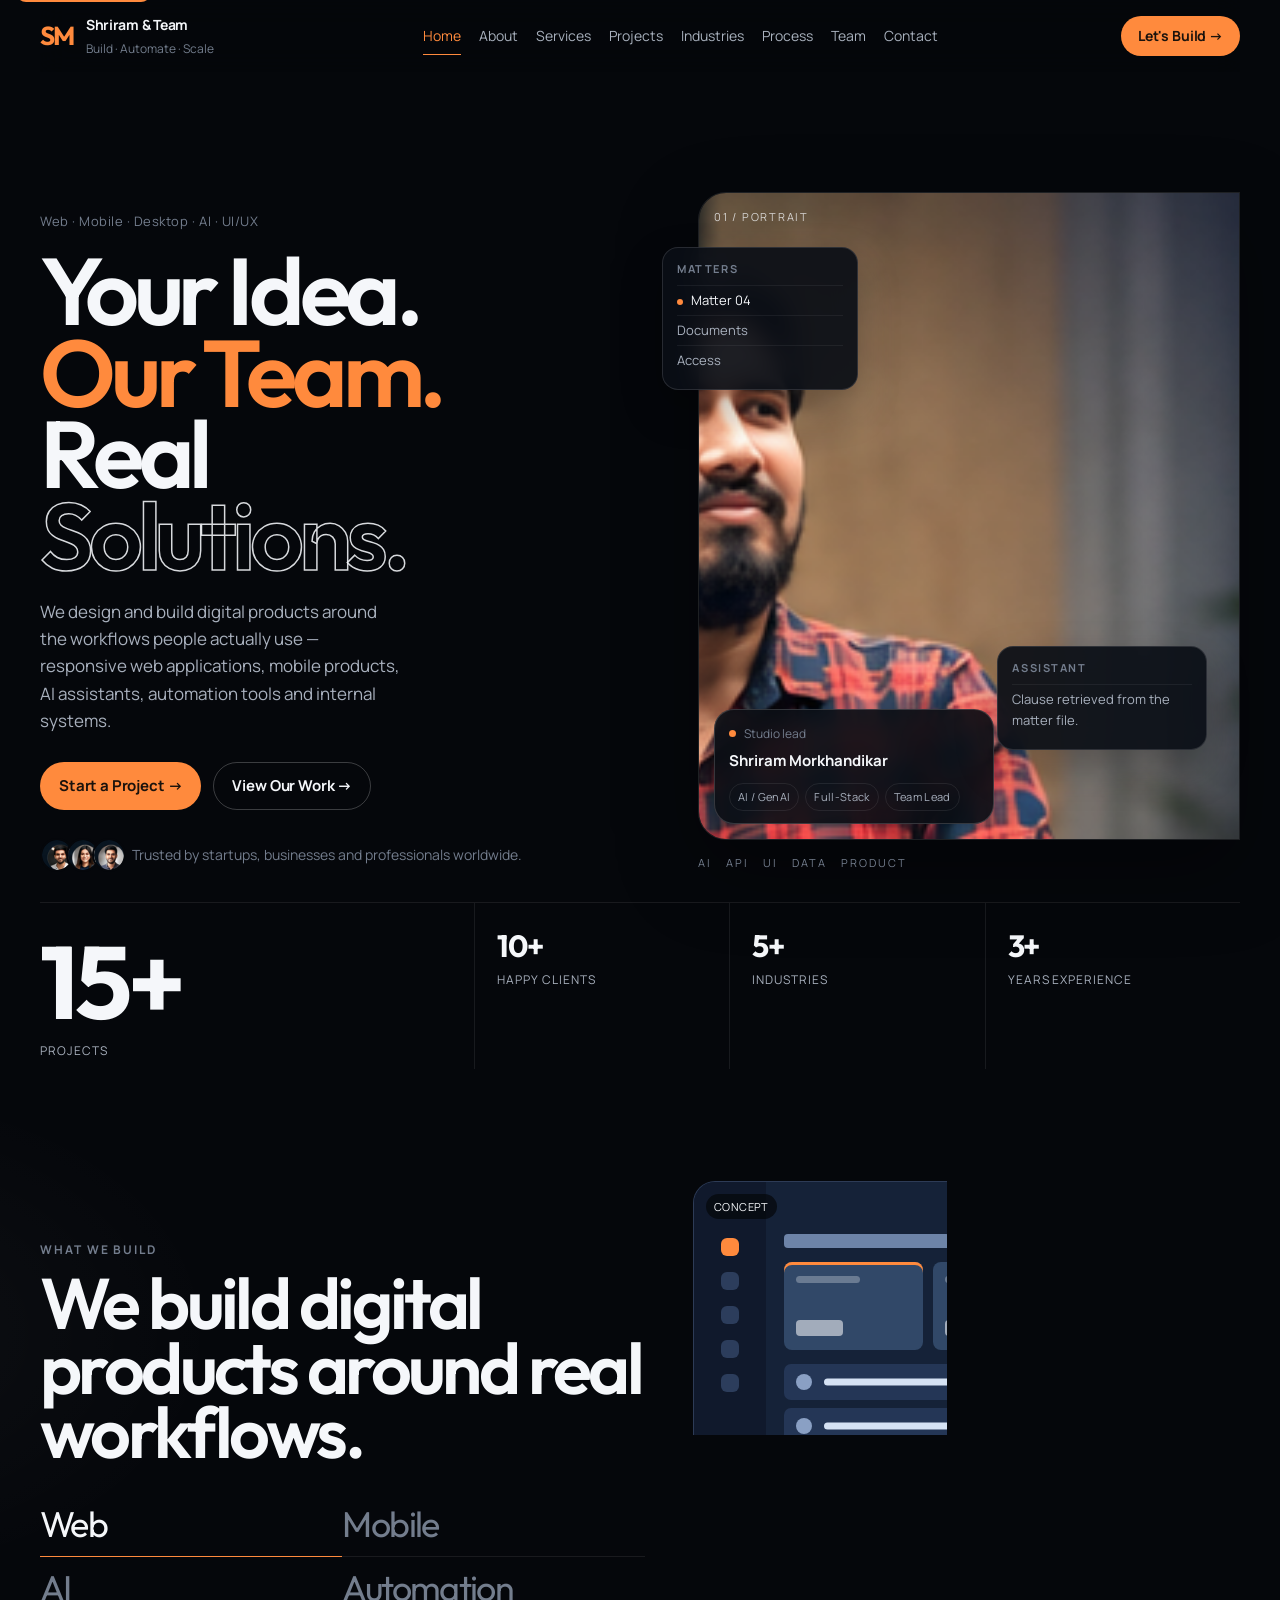
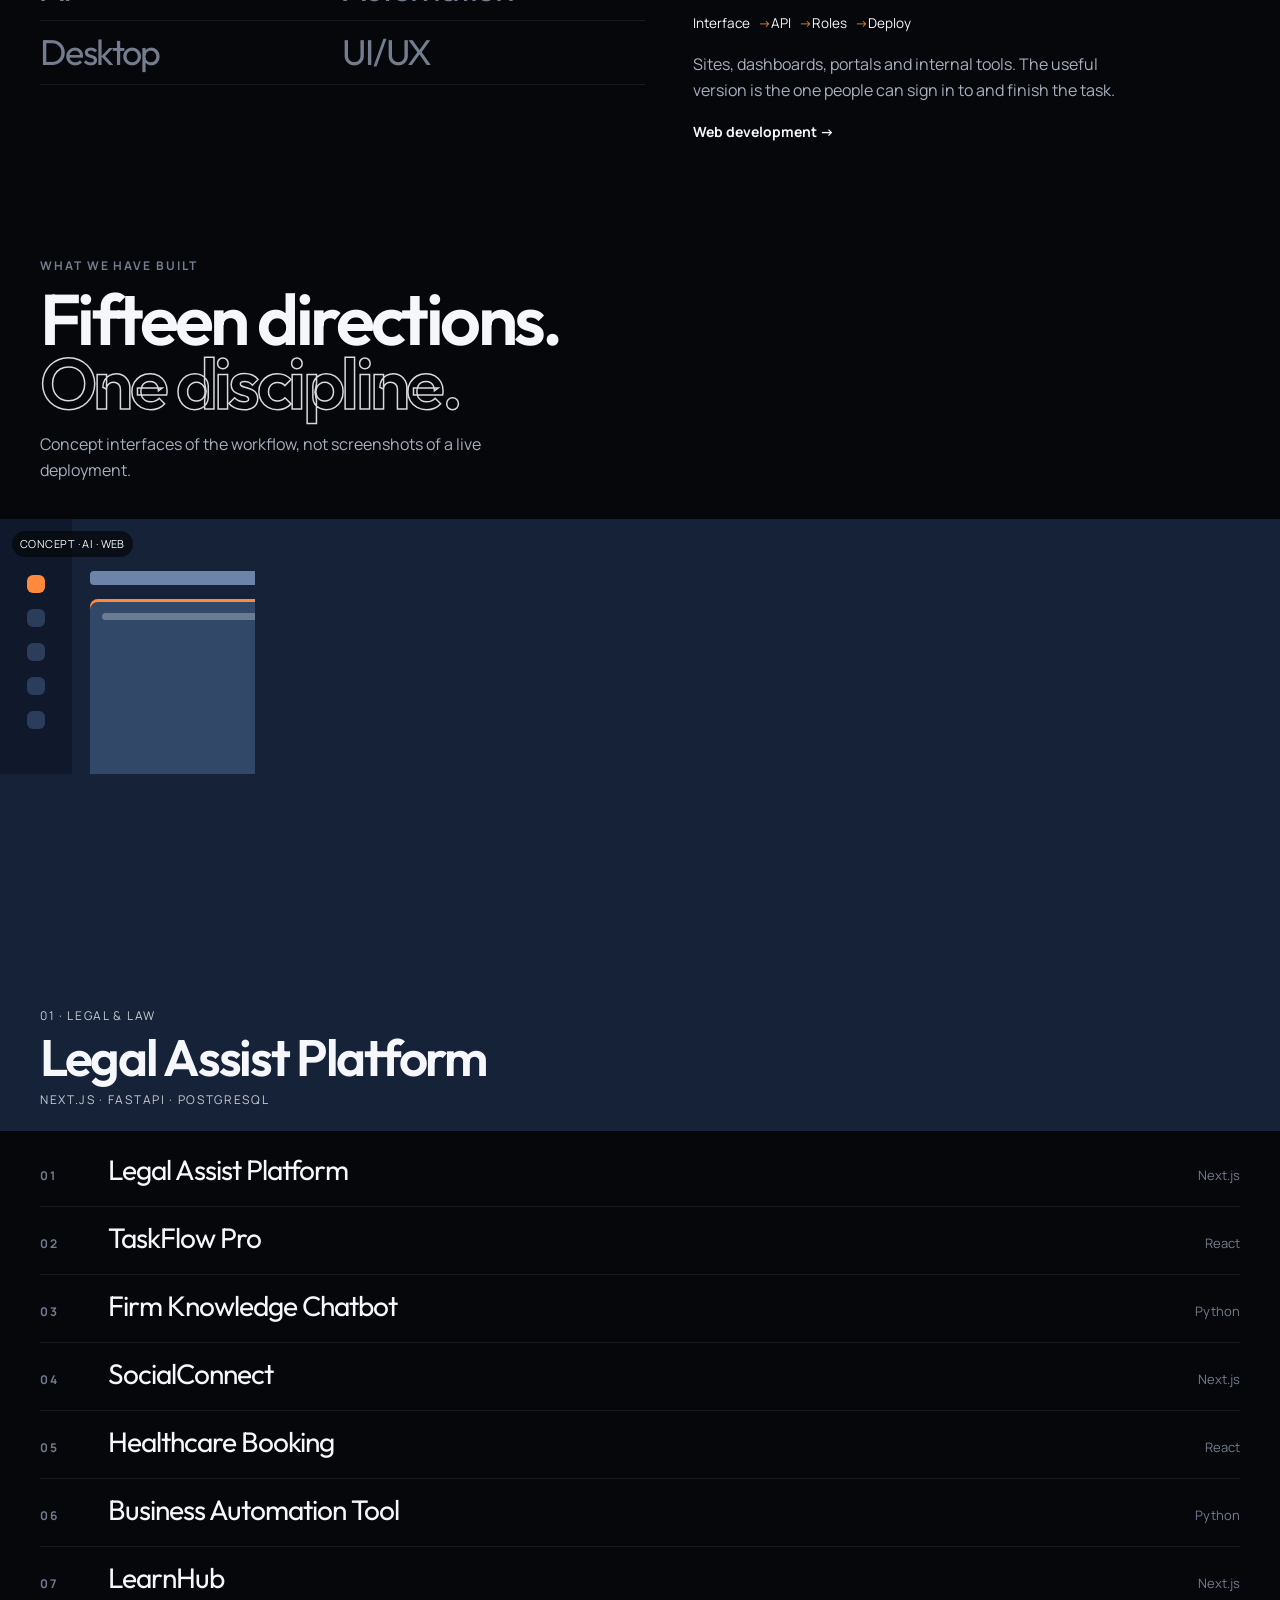
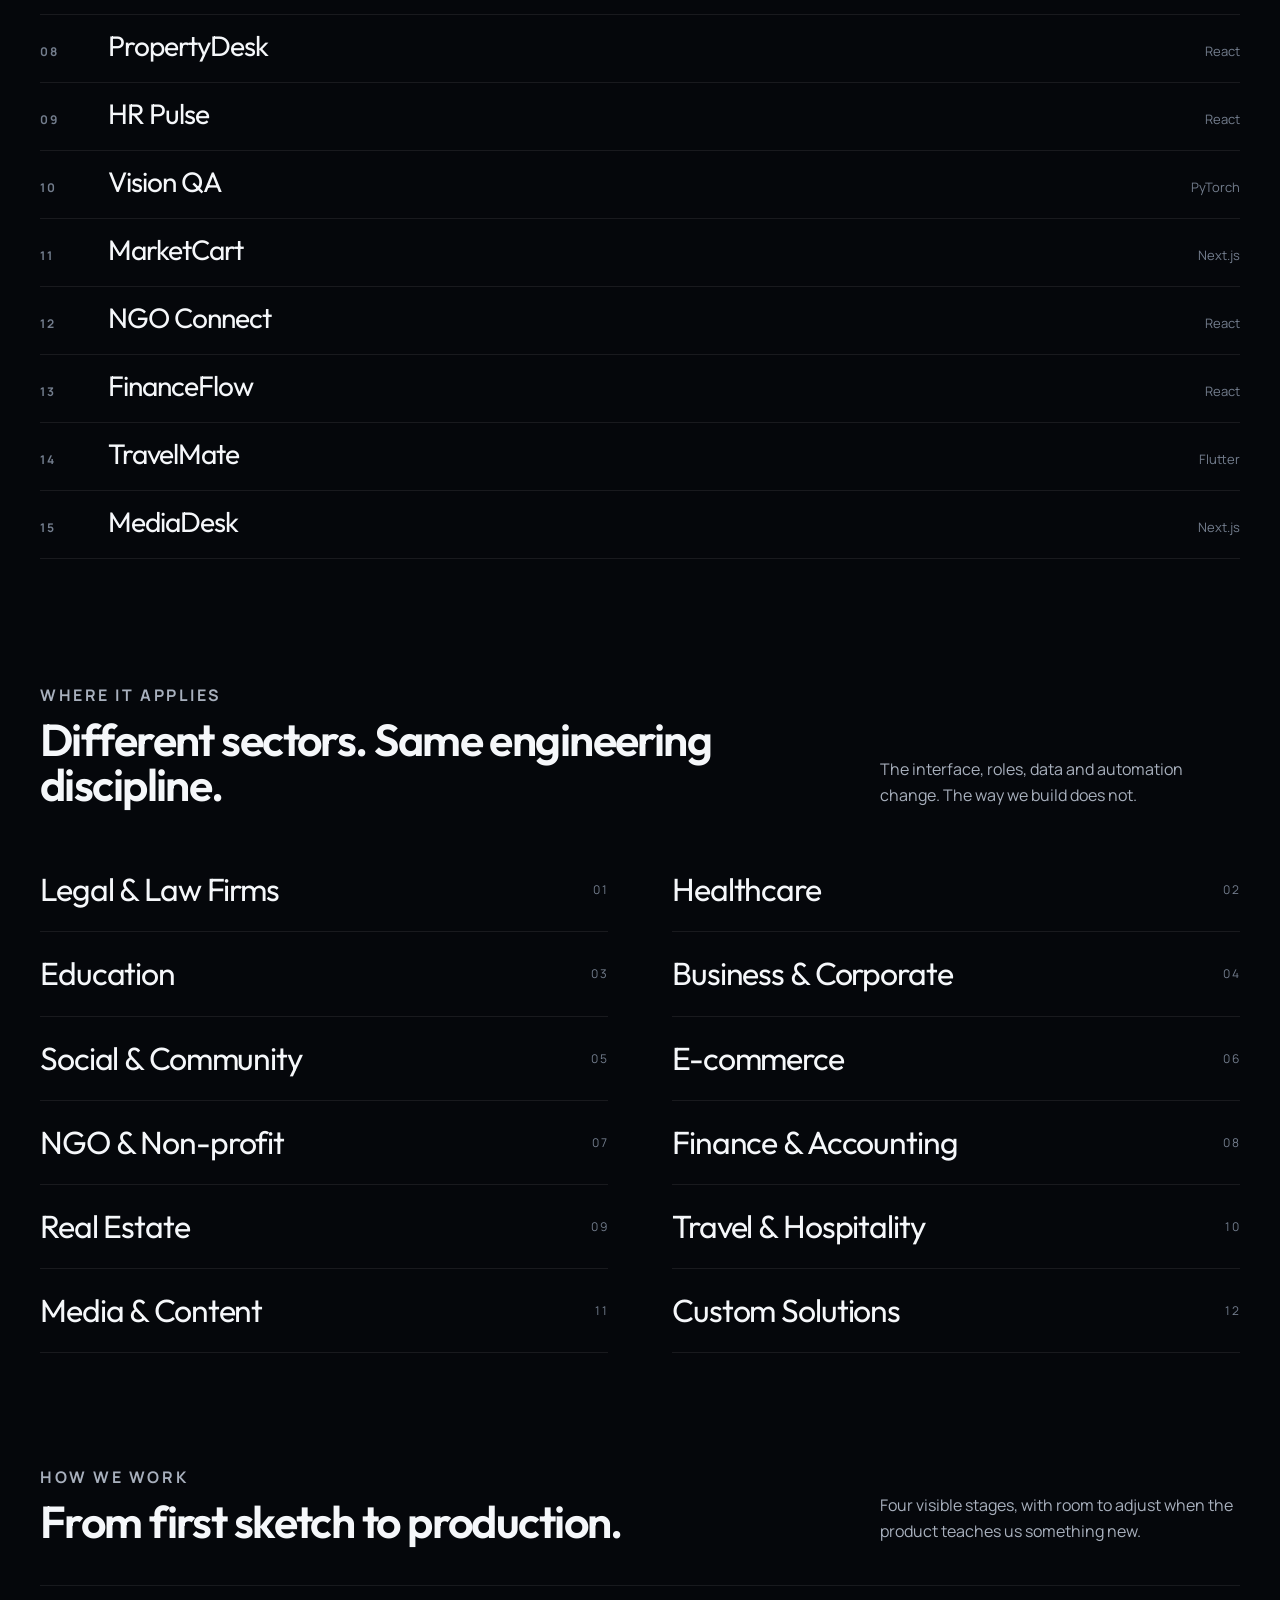
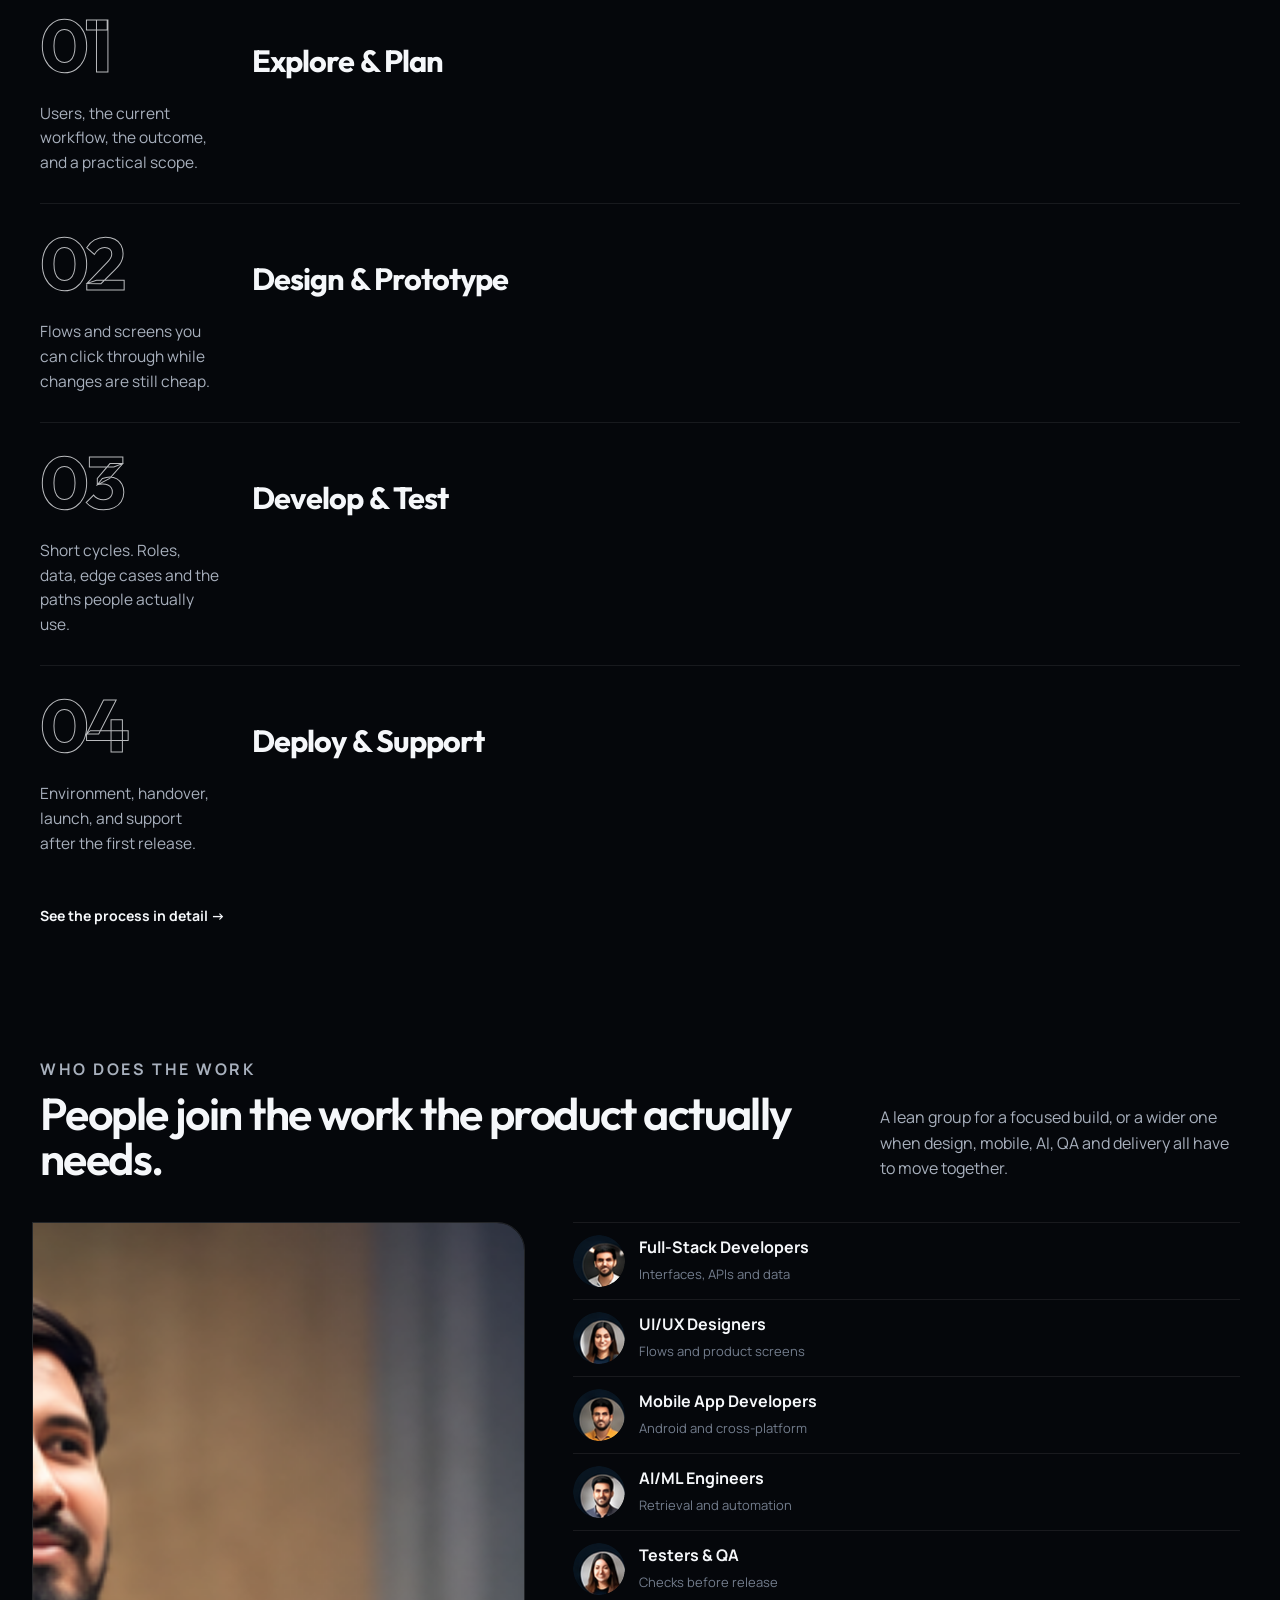
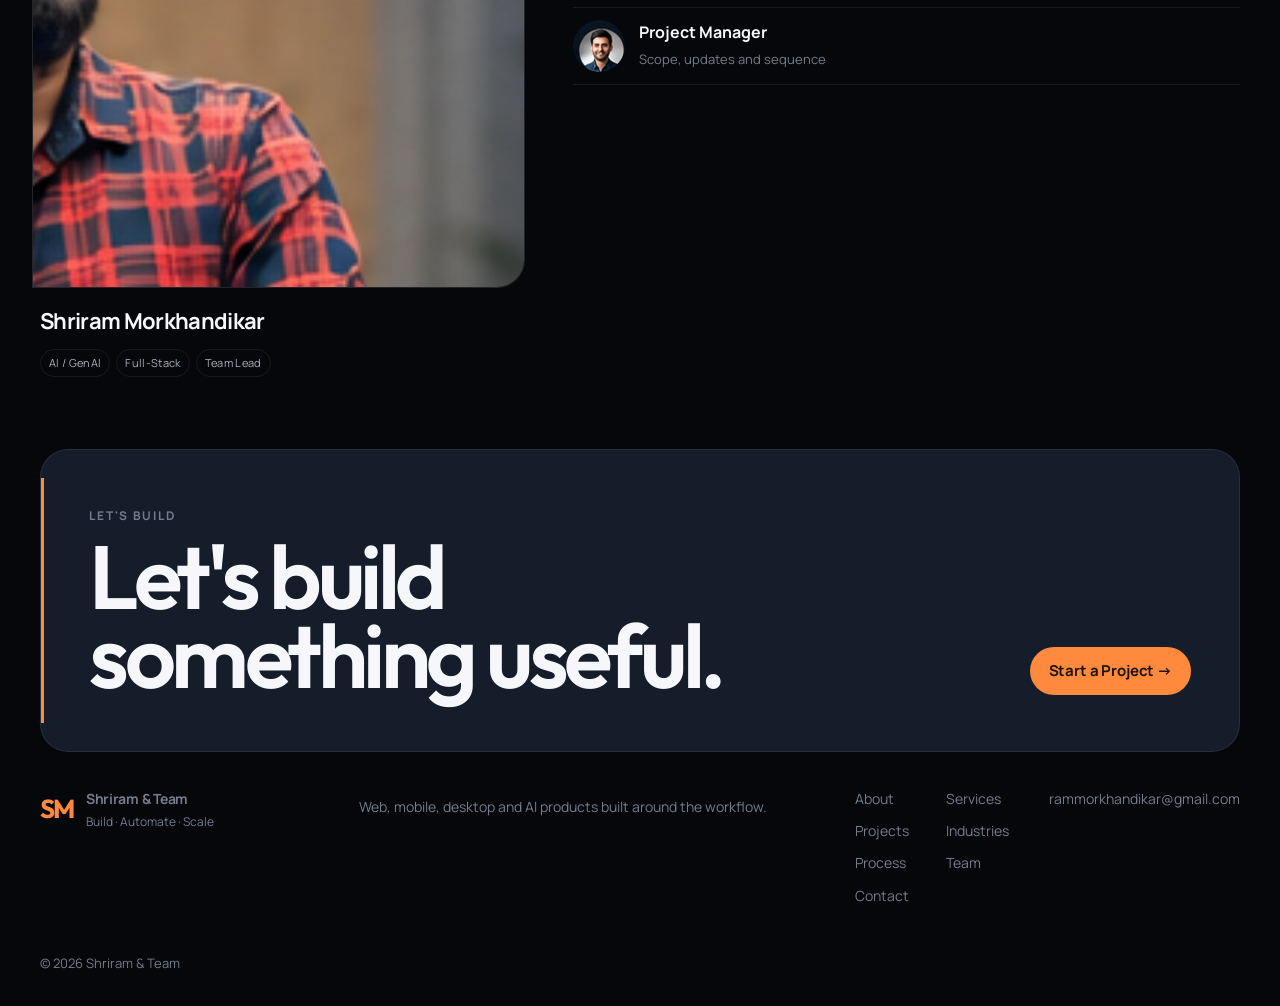
==== commit 70a33c2a: "Compose the studio site as a scroll-led product experience. Replace equal card grids with oversized " ====
--- a/index.html
+++ b/index.html
@@ -20,6 +20,7 @@
 <link rel="preconnect" href="https://fonts.gstatic.com" crossorigin>
 <link href="https://fonts.googleapis.com/css2?family=Manrope:wght@400;500;600;700&family=Outfit:wght@500;600;700&display=swap" rel="stylesheet">
 <link rel="stylesheet" href="style.css">
+<link rel="stylesheet" href="craft.css">
 <script type="application/ld+json">
 {"@context":"https://schema.org","@type":"Organization","name":"Shriram & Team","url":"https://mrrammorkhandikar.github.io/ChatGpt_Test_01/","email":"rammorkhandikar@gmail.com","telephone":"+91-72188-60925","slogan":"Build · Automate · Scale","founder":{"@type":"Person","name":"Shriram Morkhandikar","jobTitle":"AI / GenAI, Full-Stack, Team Lead","email":"rammorkhandikar@gmail.com"}}
 </script>
@@ -49,10 +50,10 @@
 </header>
 
 <main id="content">
-<section class="hero-stage">
+<section class="hero-stage hero-art">
   <div>
     <p class="kicker">Web · Mobile · Desktop · AI · UI/UX</p>
-    <h1><span>Your Idea.</span><span class="grad">Our Team.</span><span>Real Solutions.</span></h1>
+    <h1><span>Your Idea.</span><span class="grad">Our Team.</span><span>Real</span><span class="outline">Solutions.</span></h1>
     <p class="lede">We design and build digital products around the workflows people actually use — responsive web applications, mobile products, AI assistants, automation tools and internal systems.</p>
     <div class="hero-actions">
       <a class="btn btn-orange" href="contact.html">Start a Project →</a>
@@ -70,18 +71,28 @@
   <div class="hero-visual">
     <figure class="hero-frame">
       <img src="assets/about-portrait.png" alt="Shriram Morkhandikar, AI and full-stack team lead">
-      <ul class="float-notes" aria-label="Studio capabilities">
-        <li>AI / GenAI</li>
-        <li>Full-Stack</li>
-        <li>Product Engineering</li>
-        <li>Automation</li>
-      </ul>
+      <span class="coord">01 / Portrait</span>
       <figcaption class="status-card">
         <span class="live"><i></i> Studio lead</span>
         <strong>Shriram Morkhandikar</strong>
         <span class="mini-pills"><em>AI / GenAI</em><em>Full-Stack</em><em>Team Lead</em></span>
       </figcaption>
     </figure>
+    <div class="float-layer" aria-hidden="true">
+      <div class="float-win win-matter">
+        <b>Matters</b>
+        <i class="on">Matter 04</i>
+        <i>Documents</i>
+        <i>Access</i>
+      </div>
+      <div class="float-win win-ai">
+        <b>Assistant</b>
+        <span>Clause retrieved from the matter file.</span>
+      </div>
+    </div>
+    <ul class="tech-tags" aria-label="Disciplines">
+      <li>AI</li><li>API</li><li>UI</li><li>DATA</li><li>PRODUCT</li>
+    </ul>
   </div>
 </section>
 
@@ -92,73 +103,88 @@
   <article class="stat"><svg class="ico" aria-hidden="true"><use href="assets/icons.svg#years"/></svg><strong>3+</strong><span>Years Experience</span></article>
 </section>
 
-<section class="section">
-  <div class="section-head">
-    <div>
-      <p class="eyebrow">What we build</p>
-      <h2>Capabilities that can stand alone, or ship as one product.</h2>
-    </div>
-    <p>Pick a single discipline or assemble the team around the whole workflow, from the first sketch to production.</p>
-  </div>
-  <ol class="offer">
-    <li><a class="svc" href="services.html#web"><span class="svc-top"><span class="num">01</span><svg class="ico" aria-hidden="true"><use href="assets/icons.svg#web"/></svg></span><h3>Web Development</h3><p>Sites, dashboards, portals and internal tools with APIs, roles and a production deploy.</p><p class="typical"><b>Typical work</b>Responsive UI · Authentication · Dashboards</p><span class="arrow" aria-hidden="true">→</span></a></li>
-    <li><a class="svc" href="services.html#mobile"><span class="svc-top"><span class="num">02</span><svg class="ico" aria-hidden="true"><use href="assets/icons.svg#mobile"/></svg></span><h3>Mobile App Development</h3><p>Android and cross-platform apps that share accounts and logic with the web product.</p><p class="typical"><b>Typical work</b>Accounts · Notifications · Offline-friendly flows</p><span class="arrow" aria-hidden="true">→</span></a></li>
-    <li><a class="svc" href="services.html#ai"><span class="svc-top"><span class="num">03</span><svg class="ico" aria-hidden="true"><use href="assets/icons.svg#ai"/></svg></span><h3>AI &amp; Automation</h3><p>Assistants that retrieve from your documents, respect access, and sit inside the existing workflow.</p><p class="typical"><b>Typical work</b>RAG · Access control · LLM integration</p><span class="arrow" aria-hidden="true">→</span></a></li>
-    <li><a class="svc" href="services.html#design"><span class="svc-top"><span class="num">04</span><svg class="ico" aria-hidden="true"><use href="assets/icons.svg#design"/></svg></span><h3>UI/UX Design</h3><p>Flows, wireframes and screens aimed at the task people repeat, before the heavy build.</p><p class="typical"><b>Typical work</b>Flows · Prototypes · Interface design</p><span class="arrow" aria-hidden="true">→</span></a></li>
-    <li><a class="svc" href="services.html#desktop"><span class="svc-top"><span class="num">05</span><svg class="ico" aria-hidden="true"><use href="assets/icons.svg#desktop"/></svg></span><h3>Desktop Applications</h3><p>Operational tools for local data, reporting and processing that should not live in a browser tab.</p><p class="typical"><b>Typical work</b>Local data · Reporting · Automation</p><span class="arrow" aria-hidden="true">→</span></a></li>
-    <li><a class="svc" href="services.html#support"><span class="svc-top"><span class="num">06</span><svg class="ico" aria-hidden="true"><use href="assets/icons.svg#support"/></svg></span><h3>Consulting &amp; Support</h3><p>Technical direction, QA, maintenance and iteration after the product is in real use.</p><p class="typical"><b>Typical work</b>QA · Maintenance · Product iteration</p><span class="arrow" aria-hidden="true">→</span></a></li>
+<section class="section build-stage switch" data-switch>
+  <div class="build-copy">
+    <p class="eyebrow">What we build</p>
+    <h2 class="display-statement">We build digital products around real workflows.</h2>
+    <div class="word-nav" role="tablist" aria-label="Capabilities">
+      <button type="button" class="is-on" role="tab" data-panel="cap-web" aria-controls="cap-web">Web</button>
+      <button type="button" role="tab" data-panel="cap-mobile" aria-controls="cap-mobile">Mobile</button>
+      <button type="button" role="tab" data-panel="cap-ai" aria-controls="cap-ai">AI</button>
+      <button type="button" role="tab" data-panel="cap-auto" aria-controls="cap-auto">Automation</button>
+      <button type="button" role="tab" data-panel="cap-desk" aria-controls="cap-desk">Desktop</button>
+      <button type="button" role="tab" data-panel="cap-ux" aria-controls="cap-ux">UI/UX</button>
+    </div>
+  </div>
+  <div class="build-visual">
+    <article class="pane is-on" id="cap-web" data-pane role="tabpanel">
+      <div class="shot legal" aria-hidden="true"><span class="shot-tag">Concept</span><div class="ui"><div class="sideb"><i class="on"></i><i></i><i></i><i></i><i></i></div><div class="mainb"><div class="topbar"></div><div class="cards2"><b></b><b></b><b></b></div><div class="list"><i></i><i></i><i></i><i></i><i></i></div></div></div></div>
+      <ol class="flow"><li>Interface</li><li>API</li><li>Roles</li><li>Deploy</li></ol>
+      <p>Sites, dashboards, portals and internal tools. The useful version is the one people can sign in to and finish the task.</p>
+      <a class="text-link" href="services.html#web">Web development →</a>
+    </article>
+    <article class="pane" id="cap-mobile" data-pane role="tabpanel">
+      <div class="shot task" aria-hidden="true"><span class="shot-tag">Concept</span><div class="desk"><div class="win"><b>Tasks</b><i class="on"></i><i></i><i></i><i></i><i></i><i></i></div><div class="phone"><i></i><i class="on"></i><i></i><i></i><i class="btn"></i></div></div></div>
+      <ol class="flow"><li>Account</li><li>Task</li><li>Phone</li><li>Notify</li></ol>
+      <p>Android and cross-platform apps that share accounts and logic with the web product.</p>
+      <a class="text-link" href="services.html#mobile">Mobile apps →</a>
+    </article>
+    <article class="pane" id="cap-ai" data-pane role="tabpanel">
+      <div class="shot chat" aria-hidden="true"><span class="shot-tag">Concept</span><div class="chatui"><div class="bubble">Retrieved from the matter file.</div><div class="bubble me">Show the clause</div><div class="input"></div></div></div>
+      <ol class="flow"><li>Document</li><li>Retrieval</li><li>AI</li><li>Answer</li><li>Workflow</li></ol>
+      <p>Assistants that retrieve from your documents, respect access, and sit inside the existing workflow.</p>
+      <a class="text-link" href="services.html#ai">AI &amp; automation →</a>
+    </article>
+    <article class="pane" id="cap-auto" data-pane role="tabpanel">
+      <div class="shot deskapp" aria-hidden="true"><span class="shot-tag">Concept</span><div class="laptop"><div class="screen"><div class="bars"><i></i><i></i><i></i><i></i></div><div class="rows"><i></i><i></i></div></div><div class="base"></div></div></div>
+      <ol class="flow"><li>Capture</li><li>Rules</li><li>Run</li><li>Report</li></ol>
+      <p>The repetitive steps around a workflow: processing, a report, and the handoff back to the team.</p>
+      <a class="text-link" href="services.html#ai">Automation →</a>
+    </article>
+    <article class="pane" id="cap-desk" data-pane role="tabpanel">
+      <div class="shot deskapp" aria-hidden="true"><span class="shot-tag">Concept</span><div class="laptop"><div class="screen"><div class="bars"><i></i><i></i><i></i><i></i></div><div class="rows"><i></i><i></i></div></div><div class="base"></div></div></div>
+      <ol class="flow"><li>Local data</li><li>Process</li><li>Report</li><li>Export</li></ol>
+      <p>Operational tools for local data and reporting that should not live in a browser tab.</p>
+      <a class="text-link" href="services.html#desktop">Desktop applications →</a>
+    </article>
+    <article class="pane" id="cap-ux" data-pane role="tabpanel">
+      <div class="shot health" aria-hidden="true"><span class="shot-tag">Concept</span><div class="med"><div class="topbar"></div><div class="cards2"><b></b><b></b></div><div class="cal"><i></i><i class="on"></i><i></i><i class="on"></i><i></i><i></i><i class="on"></i></div></div></div>
+      <ol class="flow"><li>Flow</li><li>Wireframe</li><li>Prototype</li><li>Interface</li></ol>
+      <p>Flows, wireframes and screens aimed at the task people repeat, before the heavy build.</p>
+      <a class="text-link" href="services.html#design">UI/UX design →</a>
+    </article>
+  </div>
+</section>
+
+<section class="section work-feature">
+  <p class="eyebrow">What we have built</p>
+  <h2 class="display-statement">Fifteen directions.<br><span class="outline">One discipline.</span></h2>
+  <p class="work-note">Concept interfaces of the workflow, not screenshots of a live deployment.</p>
+  <a class="hero-canvas" href="projects.html#legal-assist">
+    <div class="shot legal"><span class="shot-tag">Concept · AI · Web</span><div class="ui"><div class="sideb"><i class="on"></i><i></i><i></i><i></i><i></i></div><div class="mainb"><div class="topbar"></div><div class="cards2"><b></b><b></b><b></b></div><div class="list"><i></i><i></i><i></i><i></i><i></i></div></div></div></div>
+    <div class="canvas-meta">
+      <span>01 · Legal &amp; law</span>
+      <strong>Legal Assist Platform</strong>
+      <em>Next.js · FastAPI · PostgreSQL</em>
+    </div>
+  </a>
+  <ol class="work-index">
+    <li><a href="projects.html#legal-assist"><b>01</b> Legal Assist Platform <small>Next.js</small></a></li>
+    <li><a href="projects.html#taskflow"><b>02</b> TaskFlow Pro <small>React</small></a></li>
+    <li><a href="projects.html#firm-chat"><b>03</b> Firm Knowledge Chatbot <small>Python</small></a></li>
+    <li><a href="projects.html#socialconnect"><b>04</b> SocialConnect <small>Next.js</small></a></li>
+    <li><a href="projects.html#healthcare"><b>05</b> Healthcare Booking <small>React</small></a></li>
+    <li><a href="projects.html#automation"><b>06</b> Business Automation Tool <small>Python</small></a></li>
+    <li><a href="projects.html#learnhub"><b>07</b> LearnHub <small>Next.js</small></a></li>
+    <li><a href="projects.html#propertydesk"><b>08</b> PropertyDesk <small>React</small></a></li>
+    <li><a href="projects.html#hrpulse"><b>09</b> HR Pulse <small>React</small></a></li>
+    <li><a href="projects.html#visionqa"><b>10</b> Vision QA <small>PyTorch</small></a></li>
+    <li><a href="projects.html#marketcart"><b>11</b> MarketCart <small>Next.js</small></a></li>
+    <li><a href="projects.html#ngoconnect"><b>12</b> NGO Connect <small>React</small></a></li>
+    <li><a href="projects.html#financeflow"><b>13</b> FinanceFlow <small>React</small></a></li>
+    <li><a href="projects.html#travelmate"><b>14</b> TravelMate <small>Flutter</small></a></li>
+    <li><a href="projects.html#mediadesk"><b>15</b> MediaDesk <small>Next.js</small></a></li>
   </ol>
-</section>
-
-<section class="section">
-  <p class="eyebrow">Built around the workflow</p>
-  <h2 class="statement">The useful question is what people do today, and where that breaks.</h2>
-  <div class="strip-grid">
-    <p><strong>See the work</strong>Users, roles, data and the path they already follow. The product is shaped around that, not a generic feature list.</p>
-    <p><strong>Make it operable</strong>Authentication, permissions and the screens someone uses every day — a dashboard, a queue, a form, a mobile step.</p>
-    <p><strong>Connect the answer</strong>When AI is useful, it retrieves from the documents and systems the team already trusts, with access controls.</p>
-    <p><strong>Stay after launch</strong>Deployment, handover and support so the first release is a beginning, not the end of the engagement.</p>
-  </div>
-</section>
-
-<section class="section">
-  <div class="section-head">
-    <div>
-      <p class="eyebrow">What we have built</p>
-      <h2>Product directions across real workflows.</h2>
-    </div>
-    <p>Fifteen directions across web, mobile, AI and desktop. Previews are concept interfaces, not claimed screenshots.</p>
-  </div>
-  <div class="feature-work">
-    <article class="project lead">
-      <div class="shot legal"><span class="shot-tag">Concept · AI · Web</span><div class="ui"><div class="sideb"><i class="on"></i><i></i><i></i><i></i><i></i></div><div class="mainb"><div class="topbar"></div><div class="cards2"><b></b><b></b><b></b></div><div class="list"><i></i><i></i><i></i><i></i><i></i></div></div></div></div>
-      <div class="project-body">
-        <p class="concept">Legal &amp; law</p>
-        <h3>Legal Assist Platform</h3>
-        <p>A working environment for law firms: documents, task assignment and a firm knowledge assistant in one place.</p>
-        <ul class="caps"><li>Document management</li><li>Task assignment</li><li>Knowledge assistant</li><li>Access controls</li></ul>
-        <div class="tags"><span class="tag">Next.js</span><span class="tag">FastAPI</span><span class="tag">PostgreSQL</span></div>
-        <a class="text-link" href="projects.html#legal-assist">Explore product direction →</a>
-      </div>
-    </article>
-    <article class="project">
-      <div class="shot task"><span class="shot-tag">Concept · Web · Mobile</span><div class="desk"><div class="win"><b>TaskFlow</b><i class="on"></i><i></i><i></i><i></i><i></i><i></i></div><div class="phone"><i></i><i class="on"></i><i></i><i></i><i class="btn"></i></div></div></div>
-      <div class="project-body"><p class="concept">Operations</p><h3>TaskFlow Pro</h3><p>Employee tasks on a web dashboard, with an Android companion for the same work.</p><div class="tags"><span class="tag">React</span><span class="tag">Node.js</span><span class="tag">MongoDB</span></div><a class="text-link" href="projects.html#taskflow">Explore product direction →</a></div>
-    </article>
-    <article class="project">
-      <div class="shot chat"><span class="shot-tag">Concept · AI · Web</span><div class="chatui"><div class="bubble">Hello, I'm your Firm Assistant</div><div class="bubble me">Show open matters</div><div class="input"></div></div></div>
-      <div class="project-body"><p class="concept">Knowledge</p><h3>Firm Knowledge Chatbot</h3><p>A RAG assistant over firm documents, with access controls, an admin panel and team workspaces.</p><div class="tags"><span class="tag">Python</span><span class="tag">FastAPI</span><span class="tag">Vector DB</span></div><a class="text-link" href="projects.html#firm-chat">Explore product direction →</a></div>
-    </article>
-    <article class="project">
-      <div class="shot social"><span class="shot-tag">Concept · Web · Mobile</span><div class="soc"><div class="soc-nav"></div><div class="feed"><div class="posthead"><img src="assets/team-3.png" alt=""><b>SocialConnect</b></div><div class="photo"></div></div></div></div>
-      <div class="project-body"><h3>SocialConnect</h3><p>Posts, messaging, groups, notifications and moderation for a community product.</p><div class="tags"><span class="tag">Next.js</span><span class="tag">Socket.io</span><span class="tag">PostgreSQL</span></div><a class="text-link" href="projects.html#socialconnect">Explore product direction →</a></div>
-    </article>
-    <article class="project">
-      <div class="shot health"><span class="shot-tag">Concept · Web</span><div class="med"><div class="topbar"></div><div class="cards2"><b></b><b></b></div><div class="cal"><i></i><i class="on"></i><i></i><i class="on"></i><i></i><i></i><i class="on"></i></div></div></div>
-      <div class="project-body"><h3>Healthcare Booking</h3><p>Appointments, payments, doctor and patient dashboards, and notifications.</p><div class="tags"><span class="tag">React</span><span class="tag">Node.js</span><span class="tag">MySQL</span></div><a class="text-link" href="projects.html#healthcare">Explore product direction →</a></div>
-    </article>
-  </div>
-  <p class="more"><a class="text-link" href="projects.html">View all 15 product directions →</a></p>
 </section>
 
 <section class="section">
@@ -230,7 +256,7 @@
 <footer class="site-footer">
   <div class="footer-lead">
     <p class="eyebrow">Let's build</p>
-    <h2>Have something worth building?</h2>
+    <h2>Let's build<br>something useful.</h2>
     <a class="btn btn-orange" href="contact.html">Start a Project →</a>
   </div>
   <div class="footer-meta">
@@ -251,5 +277,6 @@
 </footer>
 </div>
 <script src="script.js"></script>
+<script src="motion.js"></script>
 </body>
 </html>
--- a/craft.css
+++ b/craft.css
@@ -0,0 +1,838 @@
+:root {
+  --bg: #05070b;
+  --surface: #0a0f16;
+  --surface-2: #101722;
+  --surface-3: #151d2a;
+}
+
+body {
+  background:
+    radial-gradient(920px 520px at 100% -8%, rgba(255, 138, 61, 0.07), transparent 58%),
+    radial-gradient(720px 480px at -12% 18%, rgba(255, 255, 255, 0.035), transparent 52%),
+    #05070b;
+}
+
+.outline {
+  color: transparent;
+  -webkit-text-stroke: 1.5px rgba(245, 247, 250, 0.88);
+}
+
+.display-statement {
+  margin: 12px 0 0;
+  max-width: 16ch;
+  font-family: var(--display);
+  font-weight: 600;
+  font-size: clamp(2.7rem, 5.6vw, 5.1rem);
+  line-height: 0.9;
+  letter-spacing: -0.05em;
+}
+
+.nav {
+  background: rgba(5, 7, 11, 0.72);
+}
+.links a.active:after {
+  transform-origin: left center;
+  transform: scaleX(1);
+}
+.js .links a:not(.btn):after {
+  content: "";
+  position: absolute;
+  left: 0;
+  right: 0;
+  bottom: 0;
+  height: 1px;
+  background: var(--accent);
+  transform: scaleX(0);
+  transform-origin: left center;
+  transition: transform 0.35s ease;
+}
+.js .links a:not(.btn).active:after,
+.js .links a:not(.btn):hover:after { transform: scaleX(1); }
+
+.btn-orange:hover .arr,
+.text-link,
+.explore { transition: color 0.25s ease, transform 0.35s ease; }
+.text-link,
+.explore { display: inline-block; }
+.text-link:hover,
+.explore:hover { transform: translateX(4px); }
+
+/* Hero */
+.hero-art {
+  min-height: calc(100vh - 88px);
+  align-items: end;
+  padding: 28px 0 12px;
+  gap: 40px;
+}
+.hero-art h1 {
+  margin: 18px 0 22px;
+  font-size: clamp(3.6rem, 7.4vw, 7.4rem);
+  line-height: 0.86;
+  letter-spacing: -0.055em;
+  font-weight: 600;
+}
+.hero-art .lede { max-width: 36ch; font-size: 17px; }
+.hero-visual { position: relative; }
+.hero-art .hero-frame {
+  overflow: visible;
+  border: 0;
+  background: transparent;
+  border-radius: 0;
+}
+.hero-art .hero-frame img {
+  height: min(72vh, 760px);
+  border-radius: 28px 0 0 28px;
+  border: 1px solid rgba(255, 255, 255, 0.1);
+  box-shadow: 0 30px 80px rgba(0, 0, 0, 0.35);
+}
+.hero-art .status-card {
+  background: rgba(10, 15, 22, 0.9);
+  backdrop-filter: blur(10px);
+}
+.coord {
+  position: absolute;
+  top: 16px;
+  left: 16px;
+  z-index: 2;
+  font-size: 11px;
+  letter-spacing: 0.16em;
+  text-transform: uppercase;
+  color: rgba(245, 247, 250, 0.78);
+}
+.float-layer { position: absolute; inset: 0; pointer-events: none; z-index: 3; }
+.float-win {
+  position: absolute;
+  width: 196px;
+  padding: 12px 14px 14px;
+  border-radius: 16px;
+  background: rgba(10, 15, 22, 0.92);
+  border: 1px solid rgba(255, 255, 255, 0.12);
+  box-shadow: 0 18px 40px rgba(0, 0, 0, 0.28);
+  backdrop-filter: blur(12px);
+}
+.float-win b {
+  display: block;
+  margin-bottom: 8px;
+  font-size: 11px;
+  letter-spacing: 0.14em;
+  text-transform: uppercase;
+  color: var(--text-muted);
+}
+.float-win i,
+.float-win span {
+  display: block;
+  font-style: normal;
+  font-size: 13px;
+  color: var(--text-secondary);
+  padding: 4px 0;
+  border-top: 1px solid rgba(255, 255, 255, 0.06);
+}
+.float-win i.on { color: var(--text); }
+.float-win i.on:before {
+  content: "";
+  display: inline-block;
+  width: 6px;
+  height: 6px;
+  margin-right: 8px;
+  border-radius: 50%;
+  background: var(--accent);
+}
+.win-matter { top: 8%; left: -36px; }
+.win-ai { right: 6%; bottom: 18%; width: 210px; }
+.tech-tags {
+  display: flex;
+  flex-wrap: wrap;
+  gap: 8px 14px;
+  margin: 14px 0 0;
+  padding: 0;
+  list-style: none;
+  color: var(--text-muted);
+  font-size: 11px;
+  letter-spacing: 0.18em;
+}
+
+.js .hero-art .kicker,
+.js .hero-art h1 span,
+.js .hero-art .lede,
+.js .hero-art .hero-actions,
+.js .hero-art .trust,
+.js .hero-art .hero-frame,
+.js .hero-art .float-win,
+.js .hero-art .tech-tags {
+  animation: rise 0.9s cubic-bezier(0.22, 0.7, 0.2, 1) both;
+}
+.js .hero-art .kicker { animation-delay: 0.08s; }
+.js .hero-art h1 span:nth-child(1) { animation-delay: 0.18s; }
+.js .hero-art h1 span:nth-child(2) { animation-delay: 0.32s; }
+.js .hero-art h1 span:nth-child(3) { animation-delay: 0.46s; }
+.js .hero-art h1 span:nth-child(4) { animation-delay: 0.6s; }
+.js .hero-art .lede { animation-delay: 0.74s; }
+.js .hero-art .hero-actions { animation-delay: 0.86s; }
+.js .hero-art .trust { animation-delay: 0.98s; }
+.js .hero-art .hero-frame { animation-name: depth; animation-duration: 1.1s; animation-delay: 0.35s; }
+.js .hero-art .win-matter { animation-delay: 0.85s; }
+.js .hero-art .win-ai { animation-delay: 1.05s; }
+.js .hero-art .tech-tags { animation-delay: 1.15s; }
+
+@keyframes rise {
+  from { opacity: 0; transform: translateY(28px); }
+  to { opacity: 1; transform: none; }
+}
+@keyframes depth {
+  from { opacity: 0; transform: translateY(22px) scale(0.975); }
+  to { opacity: 1; transform: none; }
+}
+
+/* Proof */
+.proof {
+  grid-template-columns: 1.7fr 1fr 1fr 1fr;
+  gap: 0;
+  margin-top: 18px;
+  border-top: 1px solid var(--border);
+}
+.proof .stat {
+  background: transparent;
+  border: 0;
+  border-radius: 0;
+  border-left: 1px solid var(--border);
+  padding: 28px 22px 8px;
+  box-shadow: none;
+}
+.proof .stat:first-child { border-left: 0; padding-left: 0; }
+.proof .stat:hover { transform: none; border-color: var(--border); }
+.proof .ico { display: none; }
+.proof .stat:first-child strong { font-size: clamp(4.4rem, 8vw, 7.4rem); color: var(--text); }
+.proof .stat strong { font-size: clamp(1.8rem, 2.4vw, 2.4rem); }
+.proof .stat span { letter-spacing: 0.08em; text-transform: uppercase; font-size: 12px; }
+
+/* Capability stage */
+.build-stage.switch {
+  grid-template-columns: minmax(0, 1.05fr) minmax(0, 0.95fr);
+  gap: 48px;
+  align-items: center;
+}
+.build-stage .pane {
+  background: transparent;
+  border: 0;
+  padding: 0;
+  min-height: 0;
+  border-radius: 0;
+}
+.build-stage.is-live .pane.is-on { display: grid; gap: 18px; }
+.word-nav {
+  display: grid;
+  grid-template-columns: 1fr 1fr;
+  margin-top: 28px;
+}
+.word-nav button {
+  min-height: 64px;
+  padding: 8px 12px 8px 0;
+  border: 0;
+  border-bottom: 1px solid var(--border);
+  border-radius: 0;
+  background: transparent;
+  color: var(--text-muted);
+  text-align: left;
+  font-family: var(--display);
+  font-size: clamp(1.7rem, 2.8vw, 2.6rem);
+  letter-spacing: -0.045em;
+  line-height: 1;
+}
+.word-nav button.is-on {
+  color: var(--text);
+  border-bottom-color: var(--accent);
+}
+.word-nav button:hover { color: var(--text); }
+.build-stage .shot {
+  height: min(46vh, 420px);
+  border-radius: 22px;
+  border: 1px solid rgba(255, 255, 255, 0.08);
+}
+.build-stage .flow { margin-top: 0; }
+.build-stage .pane p { max-width: 46ch; margin: 0; }
+
+/* Home work */
+.work-feature { padding-bottom: 12px; }
+.work-note { max-width: 46ch; margin: 16px 0 0; color: var(--text-secondary); }
+.hero-canvas {
+  position: relative;
+  display: block;
+  margin-top: 36px;
+  width: calc(100% + 80px);
+  margin-left: -40px;
+  color: inherit;
+}
+.hero-canvas .shot {
+  height: min(68vh, 680px);
+  border-radius: 0;
+}
+.hero-canvas .legal .cards2,
+.hero-canvas .legal .list { flex: 1; }
+.hero-canvas .legal .cards2 b { height: auto; min-height: 96px; }
+.build-stage .legal .mainb,
+.build-stage .task .desk,
+.build-stage .chatui,
+.build-stage .med,
+.build-stage .laptop { height: 100%; }
+.hero-canvas .shot:after {
+  content: "";
+  position: absolute;
+  z-index: 2;
+  left: 0;
+  right: 0;
+  bottom: 0;
+  height: 46%;
+  pointer-events: none;
+  background: linear-gradient(to top, #05070b 0%, rgba(5, 7, 11, 0.78) 46%, transparent 100%);
+}
+.canvas-meta {
+  position: absolute;
+  z-index: 3;
+  left: 40px;
+  right: 48px;
+  bottom: 22px;
+  max-width: none;
+  padding: 0;
+}
+.canvas-meta span,
+.canvas-meta em {
+  display: block;
+  font-style: normal;
+  letter-spacing: 0.14em;
+  text-transform: uppercase;
+  font-size: 12px;
+  color: rgba(245, 247, 250, 0.8);
+}
+.canvas-meta strong {
+  display: block;
+  margin: 8px 0;
+  font-family: var(--display);
+  font-weight: 600;
+  font-size: clamp(2.2rem, 4vw, 3.8rem);
+  letter-spacing: -0.045em;
+  line-height: 0.95;
+}
+.hero-canvas:hover .shot .ui { transform: scale(1.03); }
+.legal .ui { transition: transform 0.7s ease; }
+.work-index {
+  list-style: none;
+  margin: 8px 0 0;
+  padding: 0;
+}
+.work-index a {
+  display: grid;
+  grid-template-columns: 56px minmax(0, 1fr) auto;
+  gap: 12px;
+  align-items: baseline;
+  min-height: 68px;
+  padding: 16px 0 12px;
+  border-bottom: 1px solid var(--border);
+  font-family: var(--display);
+  font-size: clamp(1.35rem, 2.2vw, 1.9rem);
+  letter-spacing: -0.035em;
+  line-height: 1.1;
+}
+.work-index b {
+  color: var(--text-muted);
+  font-size: 12px;
+  letter-spacing: 0.14em;
+  font-family: var(--sans);
+}
+.work-index small {
+  color: var(--text-muted);
+  font-family: var(--sans);
+  font-size: 13px;
+  letter-spacing: 0;
+}
+.work-index a:hover { color: var(--accent); }
+.work-index a:hover small { color: var(--accent); }
+
+/* Industries on home */
+.industry-index {
+  grid-template-columns: 1fr 1fr;
+  gap: 0 64px;
+}
+.industry-index a {
+  background: transparent;
+  border: 0;
+  border-bottom: 1px solid var(--border);
+  border-radius: 0;
+  min-height: 78px;
+  padding: 16px 0;
+  font-family: var(--display);
+  font-size: clamp(1.45rem, 2.5vw, 2.15rem);
+  letter-spacing: -0.035em;
+}
+.industry-index .ico { display: none; }
+.industry-index a:hover {
+  background: transparent;
+  transform: none;
+  border-color: var(--border);
+  color: var(--accent);
+}
+.industry-index small {
+  font-family: var(--sans);
+  letter-spacing: 0.12em;
+  font-size: 12px;
+}
+
+/* Home process */
+.section .journey {
+  display: flex;
+  flex-direction: column;
+  gap: 0;
+  padding: 0;
+}
+.section .journey:before { content: none; }
+.section .journey li {
+  display: grid;
+  grid-template-columns: minmax(92px, 180px) minmax(0, 1fr);
+  gap: 8px 32px;
+  align-items: baseline;
+  padding: 28px 0;
+  border-top: 1px solid var(--border);
+}
+.section .journey .step-mark { display: none; }
+.section .journey b {
+  font-family: var(--display);
+  font-size: clamp(2.8rem, 6vw, 4.6rem);
+  letter-spacing: -0.06em;
+  line-height: 0.85;
+  color: transparent;
+  -webkit-text-stroke: 1px rgba(245, 247, 250, 0.75);
+}
+.section .journey h3 { font-family: var(--display); font-size: clamp(1.6rem, 2.4vw, 2.2rem); }
+.section .journey li:hover b {
+  color: var(--accent);
+  -webkit-text-stroke: 0;
+}
+
+.studio-team { align-items: stretch; }
+.studio-team .portrait-lg {
+  height: min(74vh, 760px);
+  border-radius: 0 28px 28px 0;
+  margin-left: -8px;
+}
+.footer-lead h2 {
+  max-width: 9em;
+  font-size: clamp(3.2rem, 7vw, 6.2rem);
+  line-height: 0.88;
+  letter-spacing: -0.05em;
+}
+
+/* Page heroes */
+.page-hero h1 {
+  font-size: clamp(3.2rem, 6.4vw, 6rem);
+  line-height: 0.9;
+  letter-spacing: -0.05em;
+  max-width: 14ch;
+}
+.manifesto h1,
+.close-hero h1 { max-width: 11ch; }
+
+/* Projects reel */
+.project-grid { counter-reset: work; }
+.project-body h3:before {
+  counter-increment: work;
+  content: counter(work, decimal-leading-zero);
+  display: block;
+  margin-bottom: 6px;
+  color: var(--accent);
+  font-family: var(--sans);
+  font-size: 12px;
+  font-weight: 700;
+  letter-spacing: 0.14em;
+}
+.project {
+  background: #101722;
+  box-shadow: 0 16px 40px rgba(0, 0, 0, 0.18);
+}
+.project:hover { background: #151d2a; }
+.project h3 { transition: transform 0.45s ease; }
+.project:hover h3 { transform: translateX(4px); }
+.project .shot > :not(.shot-tag) { transition: transform 0.7s ease; }
+.project:hover .shot > :not(.shot-tag) { transform: scale(1.04); }
+.project:hover .concept { color: var(--accent); }
+.reel-progress { display: none; height: 2px; margin-top: 16px; background: rgba(255, 255, 255, 0.08); }
+.reel-progress i {
+  display: block;
+  height: 100%;
+  background: var(--accent);
+  transform: scaleX(0);
+  transform-origin: left center;
+}
+.page-grid.is-reel {
+  overflow: hidden;
+  padding-top: 8px;
+  padding-bottom: 16px;
+}
+.page-grid.is-reel .reel-progress { display: block; }
+.page-grid.is-reel .project-grid {
+  display: flex;
+  flex-wrap: nowrap;
+  gap: 22px;
+  width: max-content;
+  will-change: transform;
+}
+.page-grid.is-reel .project,
+.page-grid.is-reel .project.lead,
+.page-grid.is-reel .project.mid {
+  display: flex;
+  flex-direction: column;
+  width: min(68vw, 820px);
+  flex: none;
+  grid-template-columns: none;
+}
+.page-grid.is-reel .shot,
+.page-grid.is-reel .project.lead .shot,
+.page-grid.is-reel .project.mid .shot,
+.page-grid.is-reel .project:nth-child(n) .shot {
+  height: 240px;
+  min-height: 0;
+  max-height: none;
+}
+.page-grid.is-reel .caps { display: none; }
+.page-grid.is-reel .project-body { gap: 6px; padding-top: 12px; padding-bottom: 14px; }
+.page-grid.is-reel .project h3 { font-size: 26px; }
+.page-grid.is-reel .project p {
+  display: -webkit-box;
+  -webkit-line-clamp: 2;
+  -webkit-box-orient: vertical;
+  overflow: hidden;
+}
+
+/* Industries */
+.sector-stage.switch {
+  grid-template-columns: minmax(200px, 0.72fr) minmax(0, 1.15fr);
+  gap: 48px 64px;
+  align-items: start;
+}
+.sector-stage .switch-nav { gap: 0; }
+.sector-stage .switch-nav button {
+  min-height: 58px;
+  padding: 10px 0;
+  border: 0;
+  border-bottom: 1px solid var(--border);
+  border-radius: 0;
+  background: transparent;
+  font-family: var(--display);
+  font-size: clamp(1.35rem, 2.2vw, 1.85rem);
+  letter-spacing: -0.04em;
+  color: var(--text-muted);
+}
+.sector-stage .switch-nav button.is-on {
+  background: transparent;
+  color: var(--text);
+  border-bottom-color: var(--accent);
+}
+.sector-stage .pane,
+.sector-stage .module {
+  background: transparent;
+  border: 0;
+  border-radius: 0;
+  padding: 8px 0 0;
+  min-height: 0;
+}
+.sector-stage.is-live .pane.is-on { display: block; }
+.sector-stage .module h3 {
+  font-family: var(--display);
+  font-size: clamp(2.4rem, 4vw, 3.6rem);
+  letter-spacing: -0.045em;
+  line-height: 0.95;
+}
+.sector-stage .module .ico,
+.sector-stage .module .top { display: none; }
+.sector-stage .flow {
+  display: grid;
+  gap: 0;
+  margin-top: 28px;
+  counter-reset: flow;
+}
+.sector-stage .flow li {
+  display: flex;
+  align-items: baseline;
+  gap: 16px;
+  padding: 14px 0;
+  border-bottom: 1px solid var(--border);
+  font-family: var(--display);
+  font-size: clamp(1.5rem, 2.6vw, 2.2rem);
+  letter-spacing: -0.04em;
+}
+.sector-stage .flow li:before {
+  counter-increment: flow;
+  content: counter(flow, decimal-leading-zero);
+  color: var(--accent);
+  font-family: var(--sans);
+  font-size: 12px;
+  letter-spacing: 0.14em;
+}
+.sector-stage .flow li:not(:last-child):after { content: none; }
+
+.principles { display: block; }
+.principles article {
+  display: grid;
+  grid-template-columns: minmax(140px, 220px) minmax(0, 1fr);
+  gap: 18px 32px;
+  padding: 26px 0;
+  border-top: 1px solid var(--border);
+}
+.principles article h3 { margin: 0; }
+
+/* Process */
+.mega-num {
+  margin: 0 0 12px;
+  font-family: var(--display);
+  font-weight: 600;
+  font-size: clamp(5rem, 12vw, 8.5rem);
+  line-height: 0.8;
+  letter-spacing: -0.07em;
+  color: transparent;
+  -webkit-text-stroke: 1.5px rgba(245, 247, 250, 0.82);
+}
+@media (min-width: 981px) {
+  .process-switch.is-scroll {
+    grid-template-columns: minmax(220px, 300px) minmax(0, 1fr);
+    gap: 36px 56px;
+    align-items: start;
+  }
+  .process-switch.is-scroll .process-side {
+    position: sticky;
+    top: 96px;
+  }
+  .process-switch.is-scroll .switch-nav { grid-template-columns: 1fr; }
+  .process-switch.is-scroll .switch-nav button {
+    flex-direction: row;
+    align-items: center;
+    min-height: 52px;
+    background: transparent;
+    border: 0;
+    border-bottom: 1px solid var(--border);
+    border-radius: 0;
+    padding: 8px 0;
+  }
+  .process-switch.is-scroll .switch-nav button.is-on {
+    background: transparent;
+    border-bottom-color: var(--accent);
+    color: var(--accent);
+  }
+  .process-switch.is-scroll.is-live [data-pane] {
+    display: block;
+    min-height: 72vh;
+    margin-bottom: 8vh;
+  }
+  .process-switch.is-scroll .pane {
+    background:
+      linear-gradient(180deg, rgba(255, 255, 255, 0.03), transparent 90px),
+      #0a0f16;
+    scroll-margin-top: 108px;
+  }
+}
+
+/* About */
+.about-intro { align-items: end; }
+.about-intro .about-photo {
+  height: min(78vh, 820px);
+  border-radius: 28px 0 0 28px;
+}
+html.js .timeline article { transition: opacity 0.45s ease; opacity: 0.38; }
+html.js .timeline article.is-current { opacity: 1; }
+html.js .timeline article.is-current b { color: var(--accent); }
+html.js .timeline article.is-current:before { background: var(--accent); }
+
+/* Team constellation */
+.constellation.switch {
+  grid-template-columns: minmax(320px, 620px) minmax(0, 1fr);
+  gap: 28px 48px;
+  align-items: center;
+}
+.orbit {
+  position: relative;
+  width: min(620px, 100%);
+  height: 560px;
+  margin: 0 auto;
+}
+.hub {
+  position: absolute;
+  left: 50%;
+  top: 50%;
+  width: 132px;
+  height: 132px;
+  display: grid;
+  place-items: center;
+  transform: translate(-50%, -50%);
+  border-radius: 50%;
+  background: #101722;
+  border: 1px solid rgba(255, 255, 255, 0.12);
+  font-family: var(--display);
+  font-size: 13px;
+  letter-spacing: 0.16em;
+  text-transform: uppercase;
+}
+.constellation .switch-nav { display: block; }
+.constellation .switch-nav button {
+  position: absolute;
+  width: 200px;
+  min-height: 62px;
+  background: rgba(10, 15, 22, 0.94);
+  border-color: rgba(255, 255, 255, 0.1);
+}
+.constellation .switch-nav button:nth-child(2) { top: 0; left: 50%; transform: translateX(-50%); }
+.constellation .switch-nav button:nth-child(3) { top: 118px; right: 0; }
+.constellation .switch-nav button:nth-child(4) { top: 292px; right: 0; }
+.constellation .switch-nav button:nth-child(5) { bottom: 0; left: 50%; transform: translateX(-50%); }
+.constellation .switch-nav button:nth-child(6) { top: 292px; left: 0; }
+.constellation .switch-nav button:nth-child(7) { top: 118px; left: 0; }
+.constellation .switch-nav button.is-on {
+  border-color: var(--accent);
+  background: #151d2a;
+}
+.constellation .pane { min-height: 320px; }
+
+/* Services */
+.service-switch {
+  grid-template-columns: minmax(220px, 0.8fr) minmax(0, 1.2fr);
+  gap: 28px 48px;
+}
+.service-switch .switch-nav { gap: 0; }
+.service-switch .switch-nav button {
+  min-height: 68px;
+  padding: 12px 0;
+  border: 0;
+  border-bottom: 1px solid var(--border);
+  border-radius: 0;
+  background: transparent;
+  font-family: var(--display);
+  font-size: clamp(1.25rem, 2vw, 1.7rem);
+  letter-spacing: -0.03em;
+}
+.service-switch .switch-nav button small { display: none; }
+.service-switch .switch-nav button.is-on {
+  background: transparent;
+  color: var(--text);
+  border-bottom-color: var(--accent);
+}
+.service-switch.is-live .pane.is-on {
+  display: flex;
+  flex-direction: column;
+  justify-content: flex-end;
+  min-height: min(64vh, 620px);
+  background:
+    linear-gradient(180deg, rgba(255, 138, 61, 0.08), transparent 120px),
+    #0a0f16;
+}
+
+/* Contact */
+.close-hero { padding-bottom: 12px; }
+.brief {
+  background: #0a0f16;
+  border: 1px solid rgba(255, 255, 255, 0.08);
+  border-radius: 28px;
+  padding: 12px 28px 28px;
+  box-shadow: 0 24px 60px rgba(0, 0, 0, 0.22);
+}
+.brief legend { font-size: clamp(1.5rem, 2vw, 2rem); }
+.band h2 {
+  font-size: clamp(2.4rem, 4.5vw, 4rem);
+  line-height: 0.92;
+  letter-spacing: -0.045em;
+}
+
+@media (max-width: 1100px) {
+  .constellation.switch { grid-template-columns: 1fr; }
+  .orbit {
+    position: static;
+    width: 100%;
+    height: auto;
+    display: grid;
+    grid-template-columns: 1fr 1fr;
+    gap: 8px;
+  }
+  .hub { position: static; transform: none; width: auto; height: auto; min-height: 72px; border-radius: 16px; grid-column: 1 / -1; }
+  .constellation .switch-nav { display: grid; }
+  .constellation .switch-nav button,
+  .constellation .switch-nav button:nth-child(n) {
+    position: static;
+    width: 100%;
+    transform: none;
+  }
+  .hero-art .hero-frame img { border-radius: 24px; height: 460px; }
+  .about-intro .about-photo { border-radius: 24px; height: 460px; }
+  .studio-team .portrait-lg { border-radius: 24px; margin-left: 0; height: 460px; }
+  .win-matter { left: 12px; }
+}
+
+@media (max-width: 980px) {
+  .build-stage.switch,
+  .sector-stage.switch,
+  .service-switch { grid-template-columns: 1fr; }
+  .constellation .switch-nav { display: grid; gap: 8px; }
+  .orbit {
+    position: static;
+    width: 100%;
+    height: auto;
+    display: grid;
+    gap: 8px;
+  }
+  .hub { position: static; transform: none; width: auto; height: auto; min-height: 64px; border-radius: 16px; }
+  .constellation .switch-nav button,
+  .constellation .switch-nav button:nth-child(n) {
+    position: static;
+    width: 100%;
+    transform: none;
+  }
+  .page-grid.is-reel { overflow: visible; }
+  .page-grid.is-reel .reel-progress { display: none; }
+  .page-grid.is-reel .project-grid {
+    display: grid;
+    width: auto;
+    will-change: auto;
+    grid-template-columns: 1fr 1fr;
+  }
+  .page-grid.is-reel .project,
+  .page-grid.is-reel .project.lead,
+  .page-grid.is-reel .project.mid { width: auto; }
+  .page-grid.is-reel .shot,
+  .page-grid.is-reel .project.lead .shot,
+  .page-grid.is-reel .project.mid .shot,
+  .page-grid.is-reel .project:nth-child(n) .shot {
+    height: 220px;
+    min-height: 0;
+    max-height: none;
+  }
+  .page-grid.is-reel .project p {
+    display: block;
+    -webkit-line-clamp: unset;
+    overflow: visible;
+  }
+  .js .links a:not(.btn):after { display: none; }
+}
+
+@media (max-width: 760px) {
+  .hero-art { min-height: 0; align-items: start; }
+  .hero-art h1 { font-size: clamp(3rem, 16vw, 4.4rem); }
+  .proof { grid-template-columns: 1fr 1fr; }
+  .proof .stat:nth-child(odd) { border-left: 0; padding-left: 0; }
+  .proof .stat:first-child strong { font-size: clamp(3.2rem, 18vw, 4.4rem); }
+  .word-nav, .orbit { grid-template-columns: 1fr; }
+  .industry-index { grid-template-columns: 1fr; gap: 0; }
+  .section .journey li { grid-template-columns: 84px minmax(0, 1fr); padding: 22px 0; }
+  .principles article { grid-template-columns: 1fr; gap: 6px; }
+  .work-index a { grid-template-columns: 40px minmax(0, 1fr); }
+  .work-index small { display: none; }
+  .float-layer { position: static; display: grid; grid-template-columns: 1fr 1fr; gap: 8px; margin-top: 12px; pointer-events: none; }
+  .float-win, .win-matter, .win-ai { position: static; width: auto; }
+  .hero-canvas { width: calc(100% + 40px); margin-left: -20px; }
+  .canvas-meta { left: 20px; right: 20px; bottom: 16px; padding: 0; }
+  .filters { flex-wrap: wrap; overflow: visible; }
+  .filters button { min-height: 44px; }
+  .service-switch.is-live .pane.is-on { min-height: 0; }
+  .mega-num { font-size: clamp(4.2rem, 22vw, 6rem); }
+  .page-grid.is-reel .project-grid { grid-template-columns: 1fr; }
+}
+
+@media (max-width: 480px) {
+  .hero-canvas { width: calc(100% + 36px); margin-left: -18px; }
+  .float-layer { grid-template-columns: 1fr; }
+  .proof { grid-template-columns: 1fr 1fr; }
+  .brief { padding: 8px 16px 20px; }
+}
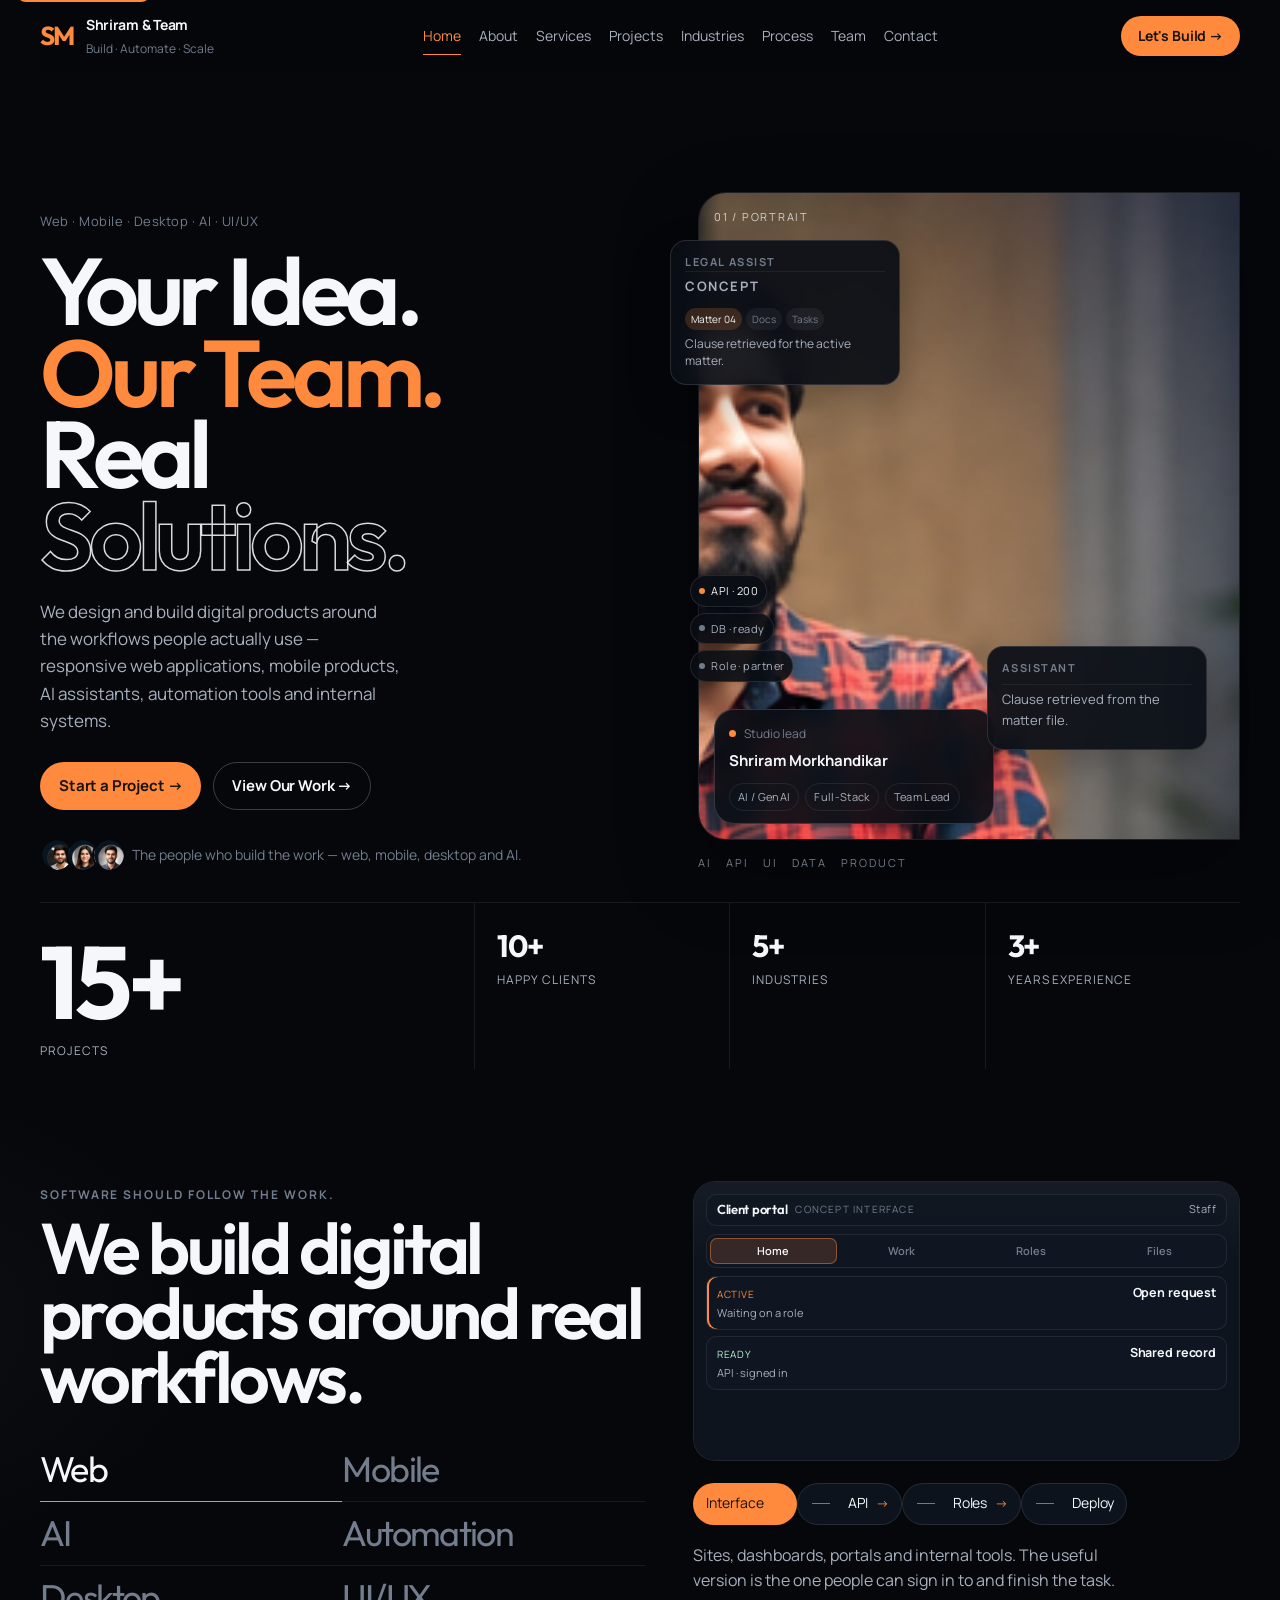
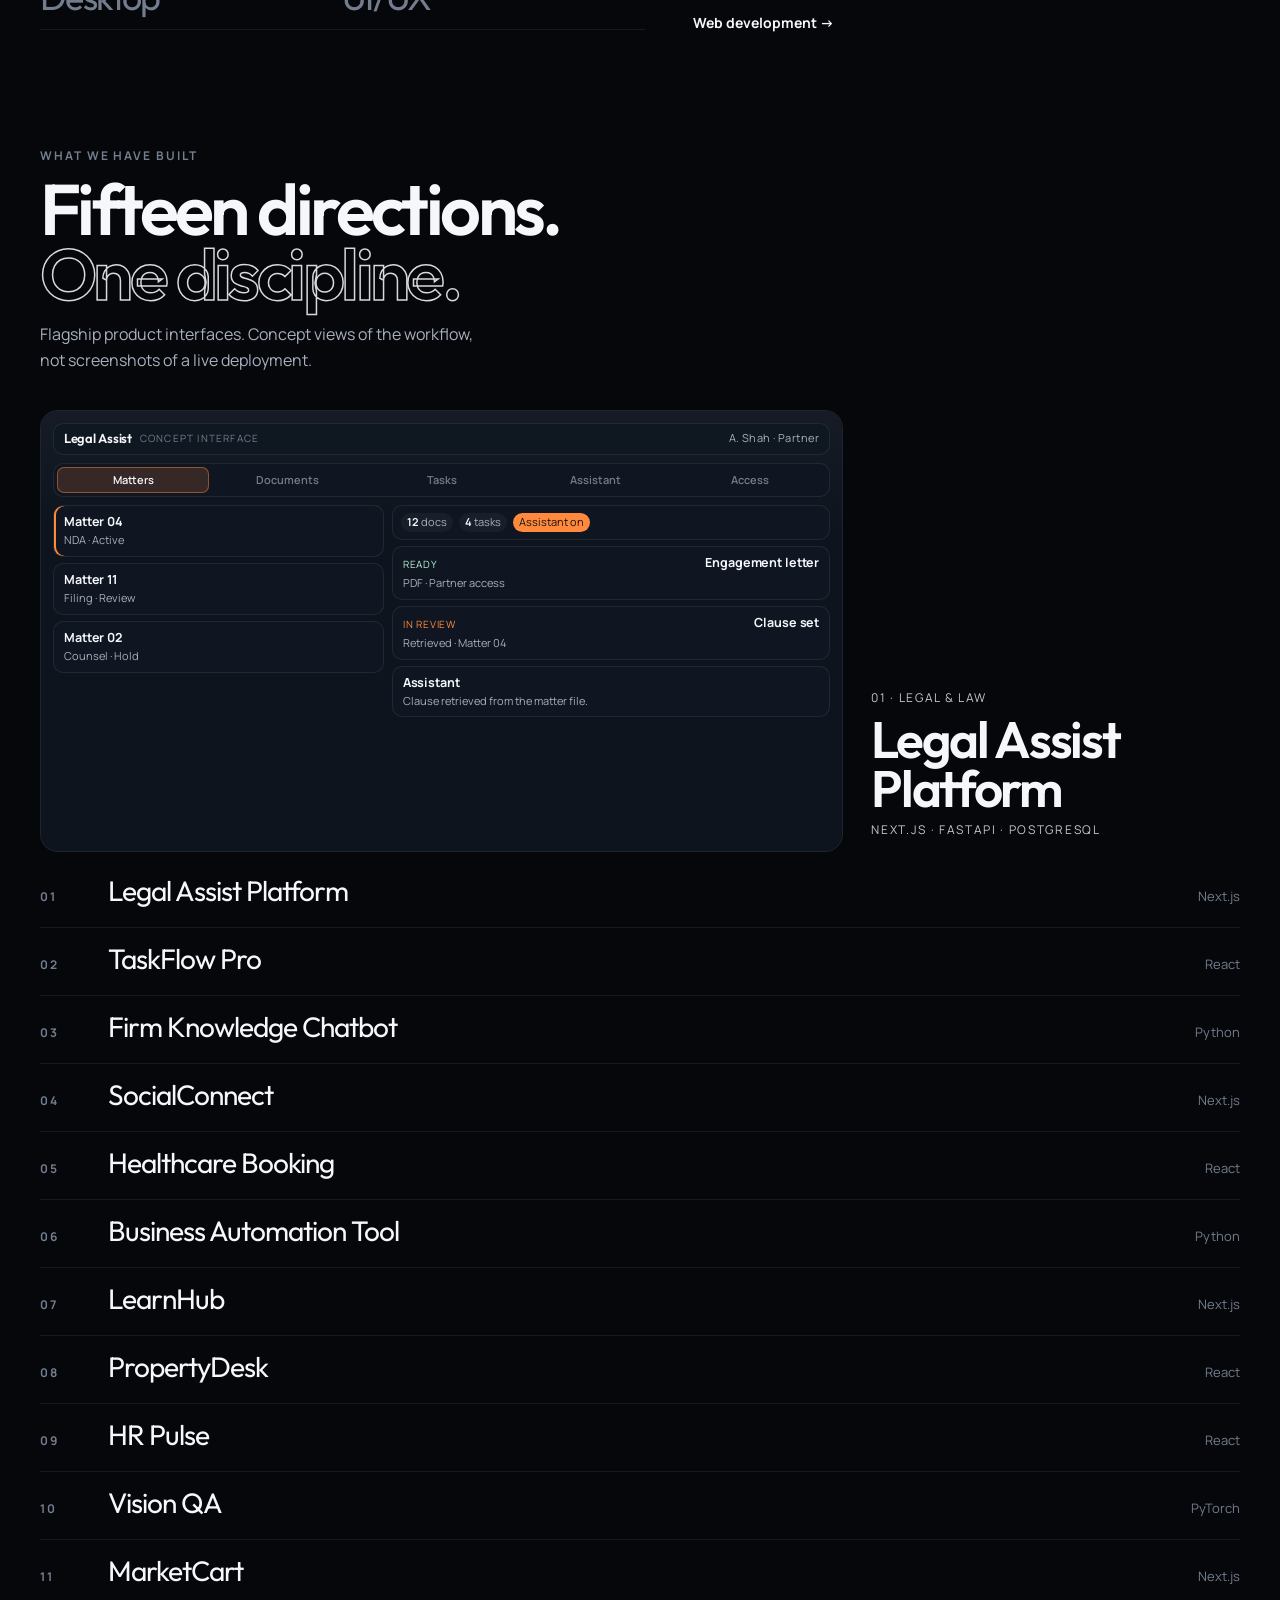
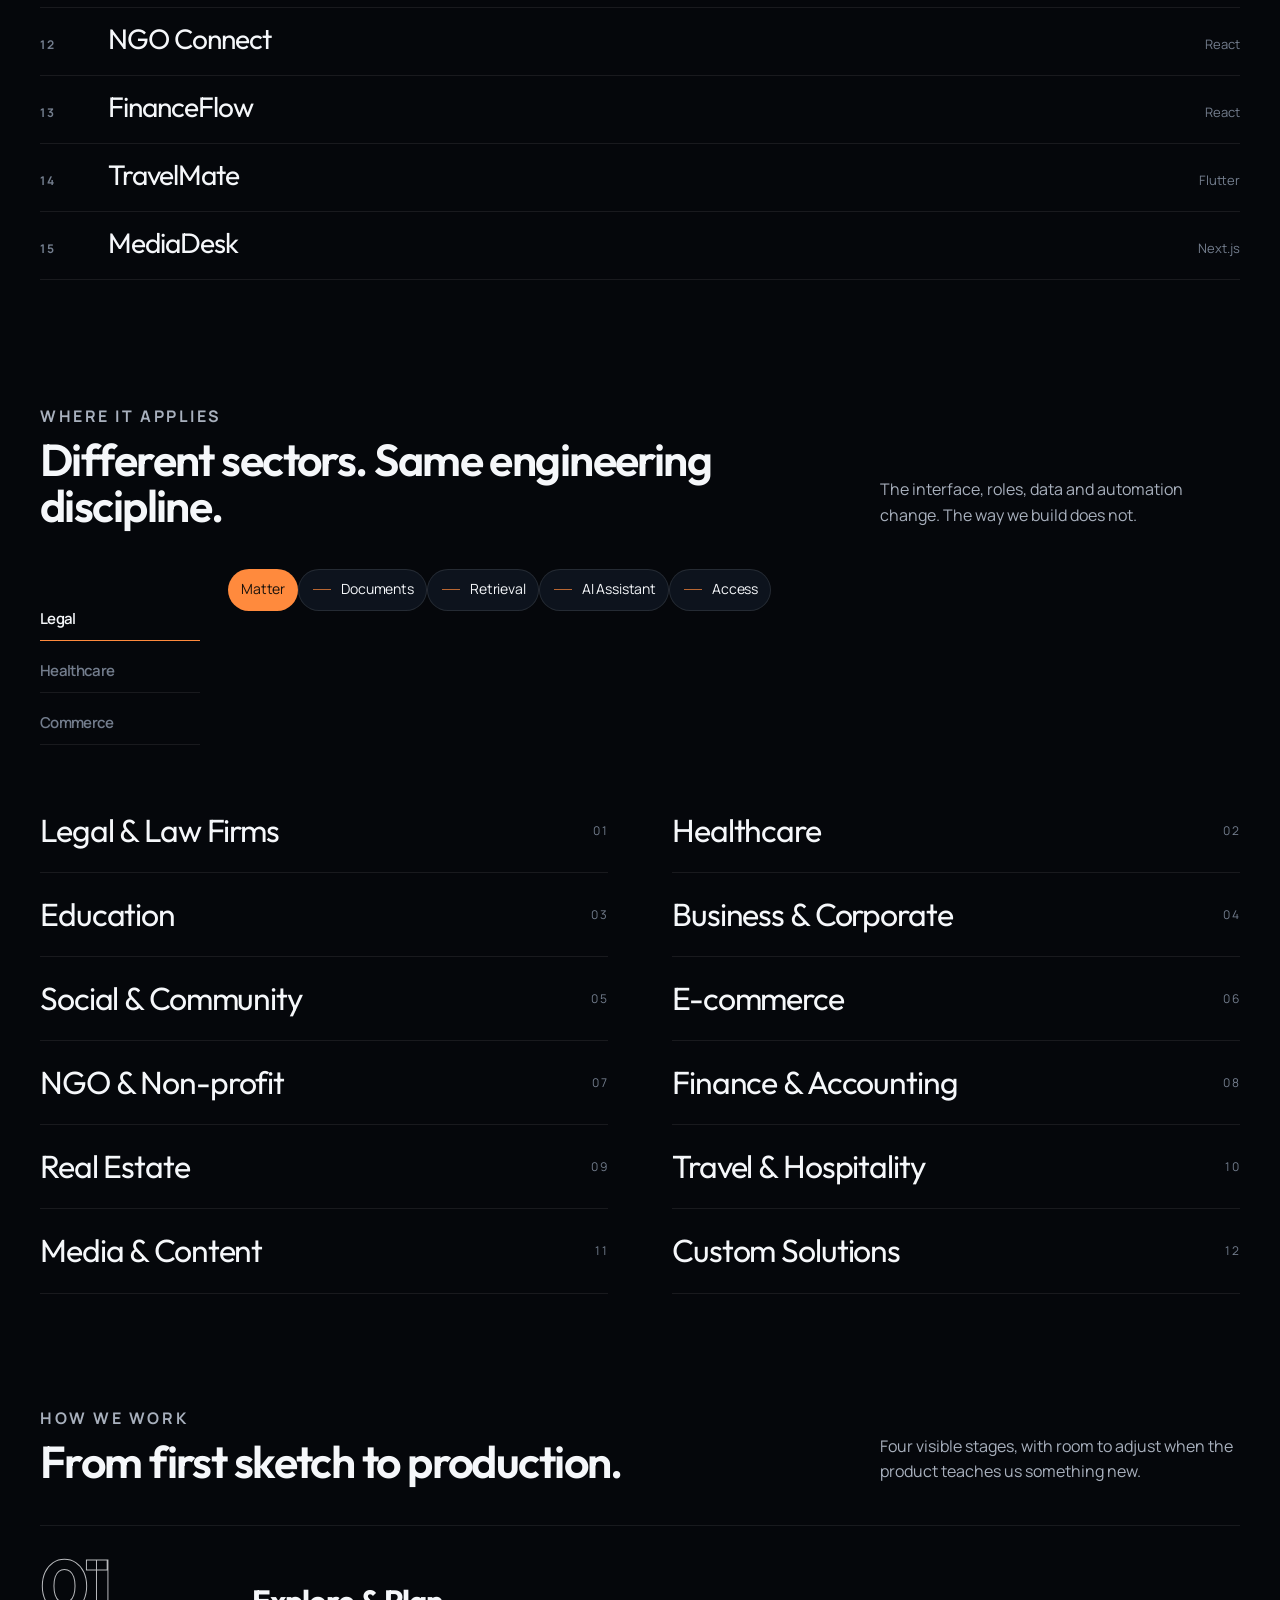
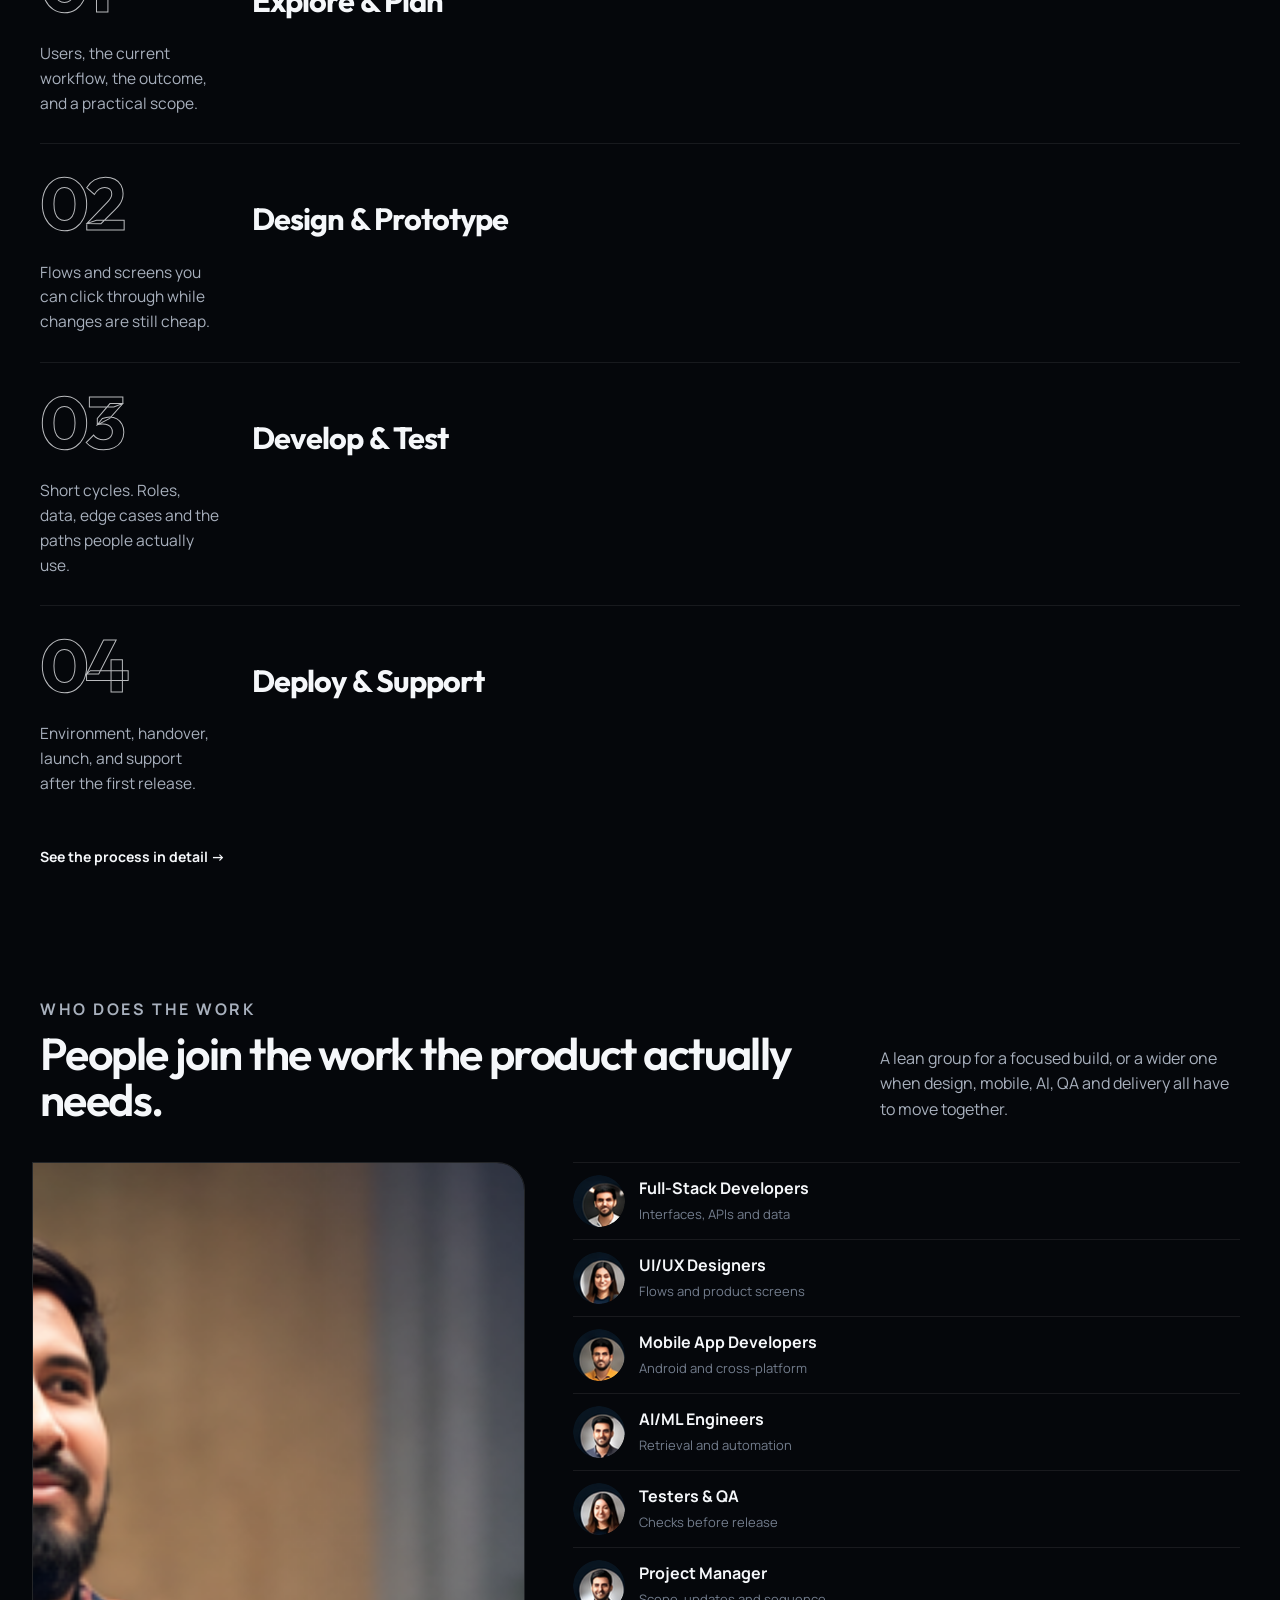
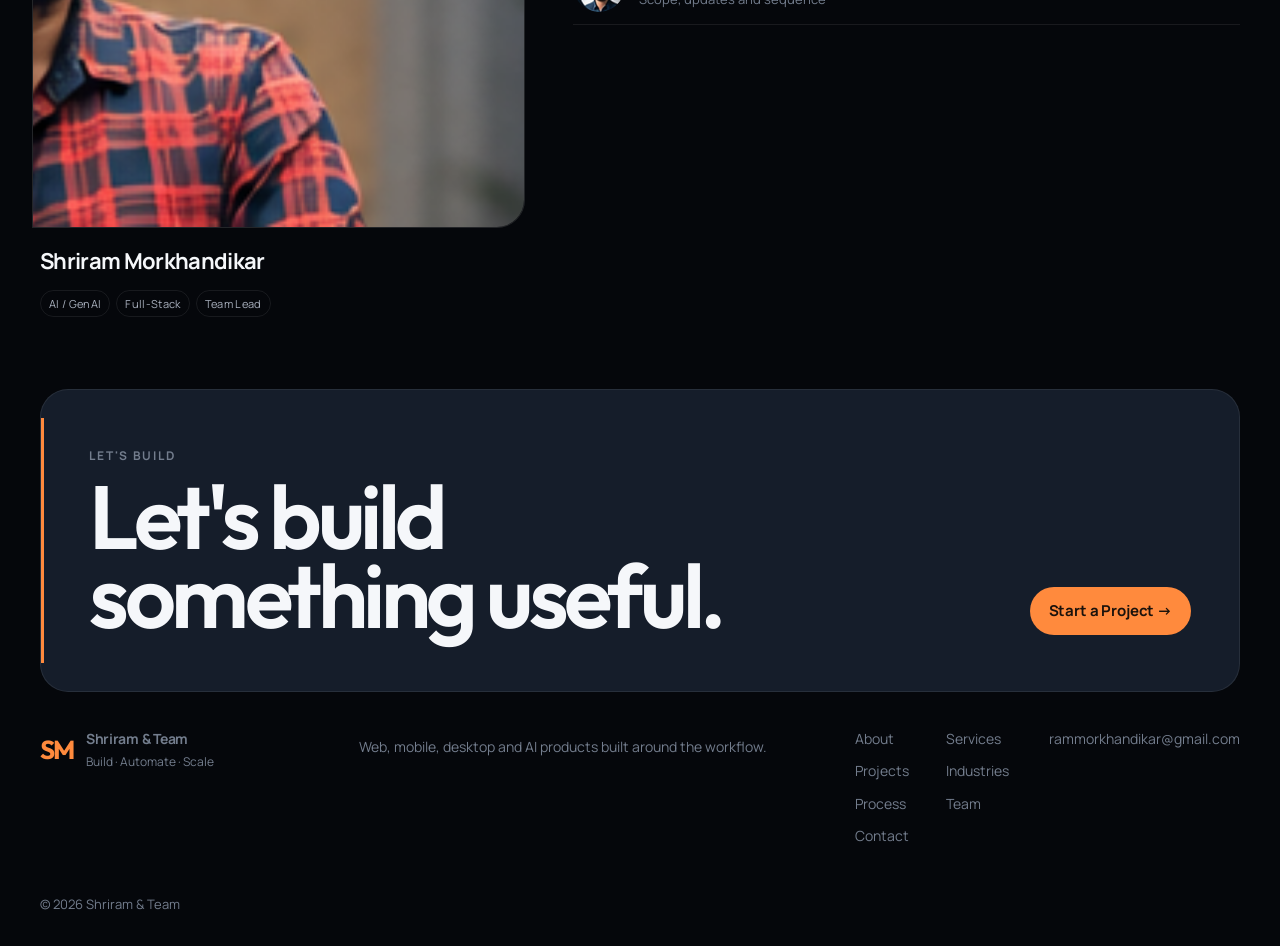
==== commit e2c7441c: "Give the product interfaces a believable workflow language. Replace wireframe skeletons with concept" ====
--- a/index.html
+++ b/index.html
@@ -21,6 +21,7 @@
 <link href="https://fonts.googleapis.com/css2?family=Manrope:wght@400;500;600;700&family=Outfit:wght@500;600;700&display=swap" rel="stylesheet">
 <link rel="stylesheet" href="style.css">
 <link rel="stylesheet" href="craft.css">
+<link rel="stylesheet" href="product.css">
 <script type="application/ld+json">
 {"@context":"https://schema.org","@type":"Organization","name":"Shriram & Team","url":"https://mrrammorkhandikar.github.io/ChatGpt_Test_01/","email":"rammorkhandikar@gmail.com","telephone":"+91-72188-60925","slogan":"Build · Automate · Scale","founder":{"@type":"Person","name":"Shriram Morkhandikar","jobTitle":"AI / GenAI, Full-Stack, Team Lead","email":"rammorkhandikar@gmail.com"}}
 </script>
@@ -65,7 +66,7 @@
         <img src="assets/team-3.png" alt="">
         <img src="assets/team-5.png" alt="">
       </div>
-      <span>Trusted by startups, businesses and professionals worldwide.</span>
+      <span>The people who build the work — web, mobile, desktop and AI.</span>
     </div>
   </div>
   <div class="hero-visual">
@@ -79,11 +80,15 @@
       </figcaption>
     </figure>
     <div class="float-layer" aria-hidden="true">
-      <div class="float-win win-matter">
-        <b>Matters</b>
-        <i class="on">Matter 04</i>
-        <i>Documents</i>
-        <i>Access</i>
+      <div class="float-win win-product">
+        <b>Legal Assist <i>Concept</i></b>
+        <div class="mini-tabs"><span class="on">Matter 04</span><span>Docs</span><span>Tasks</span></div>
+        <p>Clause retrieved for the active matter.</p>
+      </div>
+      <div class="signal-row">
+        <span class="sig on">API · 200</span>
+        <span class="sig">DB · ready</span>
+        <span class="sig">Role · partner</span>
       </div>
       <div class="float-win win-ai">
         <b>Assistant</b>
@@ -105,7 +110,7 @@
 
 <section class="section build-stage switch" data-switch>
   <div class="build-copy">
-    <p class="eyebrow">What we build</p>
+    <p class="eyebrow">Software should follow the work.</p>
     <h2 class="display-statement">We build digital products around real workflows.</h2>
     <div class="word-nav" role="tablist" aria-label="Capabilities">
       <button type="button" class="is-on" role="tab" data-panel="cap-web" aria-controls="cap-web">Web</button>
@@ -118,38 +123,80 @@
   </div>
   <div class="build-visual">
     <article class="pane is-on" id="cap-web" data-pane role="tabpanel">
-      <div class="shot legal" aria-hidden="true"><span class="shot-tag">Concept</span><div class="ui"><div class="sideb"><i class="on"></i><i></i><i></i><i></i><i></i></div><div class="mainb"><div class="topbar"></div><div class="cards2"><b></b><b></b><b></b></div><div class="list"><i></i><i></i><i></i><i></i><i></i></div></div></div></div>
-      <ol class="flow"><li>Interface</li><li>API</li><li>Roles</li><li>Deploy</li></ol>
+      <div class="shot" aria-hidden="true"><div class="app">
+        <div class="app-top"><strong>Client portal</strong><span>Concept interface</span><i>Staff</i></div>
+        <div class="app-tabs"><b class="on">Home</b><b>Work</b><b>Roles</b><b>Files</b></div>
+        <div class="app-list">
+          <div class="rec on"><b>Open request</b><small>Waiting on a role</small><em class="wait">Active</em></div>
+          <div class="rec"><b>Shared record</b><small>API · signed in</small><em>Ready</em></div>
+        </div>
+      </div></div>
+      <ol class="flow chain"><li>Interface</li><li>API</li><li>Roles</li><li>Deploy</li></ol>
       <p>Sites, dashboards, portals and internal tools. The useful version is the one people can sign in to and finish the task.</p>
       <a class="text-link" href="services.html#web">Web development →</a>
     </article>
     <article class="pane" id="cap-mobile" data-pane role="tabpanel">
-      <div class="shot task" aria-hidden="true"><span class="shot-tag">Concept</span><div class="desk"><div class="win"><b>Tasks</b><i class="on"></i><i></i><i></i><i></i><i></i><i></i></div><div class="phone"><i></i><i class="on"></i><i></i><i></i><i class="btn"></i></div></div></div>
-      <ol class="flow"><li>Account</li><li>Task</li><li>Phone</li><li>Notify</li></ol>
+      <div class="shot" aria-hidden="true"><div class="app task">
+        <div class="app-top"><strong>TaskFlow</strong><span>Concept interface</span><i>Phone</i></div>
+        <div class="app-tabs"><b class="on">Today</b><b>Mine</b><b>Notify</b></div>
+        <div class="app-list">
+          <div class="rec on"><b>Review packet</b><small>Same task as the desk</small><em class="wait">Doing</em></div>
+          <div class="rec"><b>Notify the owner</b><small>Shared account</small><em>Next</em></div>
+        </div>
+      </div></div>
+      <ol class="flow chain"><li>Account</li><li>Task</li><li>Phone</li><li>Notify</li></ol>
       <p>Android and cross-platform apps that share accounts and logic with the web product.</p>
       <a class="text-link" href="services.html#mobile">Mobile apps →</a>
     </article>
     <article class="pane" id="cap-ai" data-pane role="tabpanel">
-      <div class="shot chat" aria-hidden="true"><span class="shot-tag">Concept</span><div class="chatui"><div class="bubble">Retrieved from the matter file.</div><div class="bubble me">Show the clause</div><div class="input"></div></div></div>
-      <ol class="flow"><li>Document</li><li>Retrieval</li><li>AI</li><li>Answer</li><li>Workflow</li></ol>
+      <div class="shot" aria-hidden="true"><div class="app chat">
+        <div class="app-top"><strong>Firm Assistant</strong><span>Concept interface</span><i>Access on</i></div>
+        <div class="app-tabs"><b class="on">Ask</b><b>Sources</b><b>Access</b></div>
+        <div class="thread">
+          <div class="msg me">Show the clause.</div>
+          <div class="msg"><b>Retrieved</b><small>From the matter file you can open.</small></div>
+        </div>
+      </div></div>
+      <ol class="flow chain"><li>Document</li><li>Retrieval</li><li>AI</li><li>Answer</li><li>Workflow</li></ol>
       <p>Assistants that retrieve from your documents, respect access, and sit inside the existing workflow.</p>
       <a class="text-link" href="services.html#ai">AI &amp; automation →</a>
     </article>
     <article class="pane" id="cap-auto" data-pane role="tabpanel">
-      <div class="shot deskapp" aria-hidden="true"><span class="shot-tag">Concept</span><div class="laptop"><div class="screen"><div class="bars"><i></i><i></i><i></i><i></i></div><div class="rows"><i></i><i></i></div></div><div class="base"></div></div></div>
-      <ol class="flow"><li>Capture</li><li>Rules</li><li>Run</li><li>Report</li></ol>
+      <div class="shot" aria-hidden="true"><div class="app compact">
+        <div class="app-top"><strong>Run desk</strong><span>Concept interface</span><i>Automation</i></div>
+        <div class="app-tabs"><b class="on">Capture</b><b>Rules</b><b>Run</b><b>Report</b></div>
+        <div class="app-list">
+          <div class="rec on"><b>Inbox batch</b><small>Rule · file type</small><em class="wait">Running</em></div>
+          <div class="rec"><b>Daily report</b><small>Handed back to the team</small><em>Ready</em></div>
+        </div>
+      </div></div>
+      <ol class="flow chain"><li>Capture</li><li>Rules</li><li>Run</li><li>Report</li></ol>
       <p>The repetitive steps around a workflow: processing, a report, and the handoff back to the team.</p>
       <a class="text-link" href="services.html#ai">Automation →</a>
     </article>
     <article class="pane" id="cap-desk" data-pane role="tabpanel">
-      <div class="shot deskapp" aria-hidden="true"><span class="shot-tag">Concept</span><div class="laptop"><div class="screen"><div class="bars"><i></i><i></i><i></i><i></i></div><div class="rows"><i></i><i></i></div></div><div class="base"></div></div></div>
-      <ol class="flow"><li>Local data</li><li>Process</li><li>Report</li><li>Export</li></ol>
+      <div class="shot" aria-hidden="true"><div class="app compact">
+        <div class="app-top"><strong>Local tool</strong><span>Concept interface</span><i>Desktop</i></div>
+        <div class="app-tabs"><b class="on">Data</b><b>Process</b><b>Report</b><b>Export</b></div>
+        <div class="app-list">
+          <div class="rec on"><b>Local folder</b><small>On this machine</small><em>Ready</em></div>
+          <div class="rec"><b>Export</b><small>CSV for the operator</small><em class="wait">Next</em></div>
+        </div>
+      </div></div>
+      <ol class="flow chain"><li>Local data</li><li>Process</li><li>Report</li><li>Export</li></ol>
       <p>Operational tools for local data and reporting that should not live in a browser tab.</p>
       <a class="text-link" href="services.html#desktop">Desktop applications →</a>
     </article>
     <article class="pane" id="cap-ux" data-pane role="tabpanel">
-      <div class="shot health" aria-hidden="true"><span class="shot-tag">Concept</span><div class="med"><div class="topbar"></div><div class="cards2"><b></b><b></b></div><div class="cal"><i></i><i class="on"></i><i></i><i class="on"></i><i></i><i></i><i class="on"></i></div></div></div>
-      <ol class="flow"><li>Flow</li><li>Wireframe</li><li>Prototype</li><li>Interface</li></ol>
+      <div class="shot" aria-hidden="true"><div class="app compact">
+        <div class="app-top"><strong>Flow</strong><span>Workflow prototype</span><i>UI/UX</i></div>
+        <div class="app-tabs"><b class="on">Task</b><b>Screen</b><b>State</b></div>
+        <div class="app-list">
+          <div class="rec on"><b>Book a visit</b><small>The repeated task</small><em class="wait">Flow</em></div>
+          <div class="rec"><b>Confirm</b><small>Clickable before the build</small><em>Prototype</em></div>
+        </div>
+      </div></div>
+      <ol class="flow chain"><li>Flow</li><li>Wireframe</li><li>Prototype</li><li>Interface</li></ol>
       <p>Flows, wireframes and screens aimed at the task people repeat, before the heavy build.</p>
       <a class="text-link" href="services.html#design">UI/UX design →</a>
     </article>
@@ -159,9 +206,25 @@
 <section class="section work-feature">
   <p class="eyebrow">What we have built</p>
   <h2 class="display-statement">Fifteen directions.<br><span class="outline">One discipline.</span></h2>
-  <p class="work-note">Concept interfaces of the workflow, not screenshots of a live deployment.</p>
+  <p class="work-note">Flagship product interfaces. Concept views of the workflow, not screenshots of a live deployment.</p>
   <a class="hero-canvas" href="projects.html#legal-assist">
-    <div class="shot legal"><span class="shot-tag">Concept · AI · Web</span><div class="ui"><div class="sideb"><i class="on"></i><i></i><i></i><i></i><i></i></div><div class="mainb"><div class="topbar"></div><div class="cards2"><b></b><b></b><b></b></div><div class="list"><i></i><i></i><i></i><i></i><i></i></div></div></div></div>
+    <div class="shot"><div class="app" aria-hidden="true">
+      <div class="app-top"><strong>Legal Assist</strong><span>Concept interface</span><i>A. Shah · Partner</i></div>
+      <div class="app-tabs"><b class="on">Matters</b><b>Documents</b><b>Tasks</b><b>Assistant</b><b>Access</b></div>
+      <div class="app-split">
+        <div class="app-side">
+          <div class="rec on"><b>Matter 04</b><small>NDA · Active</small></div>
+          <div class="rec"><b>Matter 11</b><small>Filing · Review</small></div>
+          <div class="rec"><b>Matter 02</b><small>Counsel · Hold</small></div>
+        </div>
+        <div class="app-main">
+          <div class="meta-row"><span><b>12</b> docs</span><span><b>4</b> tasks</span><span class="hot">Assistant on</span></div>
+          <div class="rec"><b>Engagement letter</b><small>PDF · Partner access</small><em>Ready</em></div>
+          <div class="rec"><b>Clause set</b><small>Retrieved · Matter 04</small><em class="wait">In review</em></div>
+          <div class="ask"><b>Assistant</b><small>Clause retrieved from the matter file.</small></div>
+        </div>
+      </div>
+    </div></div>
     <div class="canvas-meta">
       <span>01 · Legal &amp; law</span>
       <strong>Legal Assist Platform</strong>
@@ -195,6 +258,18 @@
     </div>
     <p>The interface, roles, data and automation change. The way we build does not.</p>
   </div>
+  <div class="workflow switch" data-switch>
+    <div class="word-nav" role="tablist" aria-label="Workflow examples">
+      <button type="button" class="is-on" role="tab" data-panel="wf-legal" aria-controls="wf-legal">Legal</button>
+      <button type="button" role="tab" data-panel="wf-care" aria-controls="wf-care">Healthcare</button>
+      <button type="button" role="tab" data-panel="wf-shop" aria-controls="wf-shop">Commerce</button>
+    </div>
+    <div>
+      <ol class="chain pane is-on" id="wf-legal" data-pane role="tabpanel"><li>Matter</li><li>Documents</li><li>Retrieval</li><li>AI Assistant</li><li>Access</li></ol>
+      <ol class="chain pane" id="wf-care" data-pane role="tabpanel"><li>Patient</li><li>Appointment</li><li>Payment</li><li>Doctor</li><li>Notification</li></ol>
+      <ol class="chain pane" id="wf-shop" data-pane role="tabpanel"><li>Catalog</li><li>Cart</li><li>Checkout</li><li>Order</li><li>Inventory</li></ol>
+    </div>
+  </div>
   <nav class="industry-index" aria-label="Industries">
     <a href="industries.html#legal"><svg class="ico" aria-hidden="true"><use href="assets/icons.svg#legal"/></svg><span>Legal &amp; Law Firms</span><small>01</small></a>
     <a href="industries.html#healthcare"><svg class="ico" aria-hidden="true"><use href="assets/icons.svg#health"/></svg><span>Healthcare</span><small>02</small></a>
--- a/craft.css
+++ b/craft.css
@@ -483,6 +483,7 @@
   flex: none;
   grid-template-columns: none;
 }
+.page-grid.is-reel .project[hidden] { display: none !important; }
 .page-grid.is-reel .shot,
 .page-grid.is-reel .project.lead .shot,
 .page-grid.is-reel .project.mid .shot,
--- a/product.css
+++ b/product.css
@@ -0,0 +1,482 @@
+/* Phase 2 — concept interfaces, workflow system, case detail.
+   Decorative product chrome is aria-hidden in the markup. */
+
+.shot:has(.app) {
+  height: auto;
+  min-height: 300px;
+  background: #0c121b;
+  border: 1px solid rgba(255, 255, 255, 0.08);
+}
+.shot:has(.app) > .shot-tag { display: none; }
+
+.app {
+  display: flex;
+  flex-direction: column;
+  gap: 8px;
+  height: 100%;
+  min-height: 300px;
+  padding: 12px 12px 14px;
+  color: var(--text);
+  background:
+    linear-gradient(180deg, rgba(255, 255, 255, 0.03), transparent 28%),
+    #0e141e;
+  font-size: 12px;
+  line-height: 1.35;
+}
+.app-top,
+.app-tabs,
+.meta-row,
+.rec,
+.ask,
+.composer,
+.msg,
+.src {
+  border: 1px solid rgba(255, 255, 255, 0.08);
+  background: rgba(16, 23, 34, 0.92);
+}
+.app-top {
+  display: flex;
+  align-items: center;
+  gap: 8px;
+  min-height: 32px;
+  padding: 0 10px;
+  border-radius: 10px;
+}
+.app-top strong {
+  font-family: var(--display);
+  font-size: 13px;
+  font-weight: 600;
+  letter-spacing: -0.02em;
+}
+.app-top span,
+.app-top i {
+  font-style: normal;
+  color: var(--text-muted);
+  font-size: 10px;
+  letter-spacing: 0.12em;
+  text-transform: uppercase;
+}
+.app-top i { margin-left: auto; color: var(--text-secondary); letter-spacing: 0.04em; text-transform: none; font-size: 11px; }
+.app-tabs {
+  display: flex;
+  gap: 2px;
+  padding: 3px;
+  border-radius: 10px;
+}
+.app-tabs b {
+  flex: 1;
+  min-width: 0;
+  padding: 6px 4px;
+  border-radius: 7px;
+  text-align: center;
+  font-weight: 600;
+  font-size: 11px;
+  color: var(--text-muted);
+  white-space: nowrap;
+  overflow: hidden;
+  text-overflow: ellipsis;
+}
+.app-tabs b.on {
+  color: var(--text);
+  background: rgba(255, 138, 61, 0.16);
+  box-shadow: inset 0 0 0 1px rgba(255, 138, 61, 0.45);
+}
+.app-split {
+  display: grid;
+  grid-template-columns: 0.86fr 1.14fr;
+  gap: 8px;
+  min-height: 0;
+  flex: 1;
+}
+.app-side,
+.app-main,
+.thread,
+.app-list { display: grid; gap: 6px; align-content: start; }
+.rec,
+.ask,
+.src,
+.msg {
+  display: grid;
+  grid-template-columns: minmax(0, 1fr) auto;
+  gap: 2px 8px;
+  padding: 8px 10px;
+  border-radius: 10px;
+}
+.rec b,
+.ask b,
+.src b,
+.msg b { font-size: 12.5px; letter-spacing: -0.01em; }
+.rec small,
+.ask small,
+.src small,
+.msg small,
+.composer span {
+  grid-column: 1;
+  color: var(--text-secondary);
+  font-size: 11px;
+}
+.rec em,
+.src em {
+  grid-row: 1 / span 2;
+  align-self: center;
+  font-style: normal;
+  font-size: 10px;
+  letter-spacing: 0.08em;
+  text-transform: uppercase;
+  color: #b7f0cf;
+}
+.rec em.wait,
+.meta-row .hot,
+.app-tabs b.on { }
+.rec em.wait { color: var(--accent); }
+.rec.on,
+.msg.me {
+  box-shadow: inset 2px 0 0 var(--accent);
+}
+.meta-row {
+  display: flex;
+  flex-wrap: wrap;
+  gap: 6px;
+  padding: 7px 8px;
+  border-radius: 10px;
+}
+.meta-row span {
+  padding: 2px 6px;
+  border-radius: 999px;
+  background: rgba(255, 255, 255, 0.04);
+  color: var(--text-secondary);
+  font-size: 11px;
+}
+.meta-row b { color: var(--text); font-weight: 650; }
+.meta-row .hot {
+  color: var(--accent-ink);
+  background: var(--accent);
+}
+.ask,
+.composer { grid-template-columns: 1fr auto; align-items: center; }
+.ask small { grid-column: 1 / -1; }
+.thread { flex: 1; }
+.msg { grid-template-columns: 1fr; }
+.msg.me {
+  justify-self: end;
+  width: min(100%, 240px);
+  background: rgba(255, 138, 61, 0.12);
+}
+.composer {
+  display: flex;
+  justify-content: space-between;
+  align-items: center;
+  padding: 8px 10px;
+  border-radius: 10px;
+}
+.composer em {
+  font-style: normal;
+  font-size: 11px;
+  font-weight: 700;
+  color: var(--accent-ink);
+  background: var(--accent);
+  border-radius: 999px;
+  padding: 4px 8px;
+}
+.phone-mini {
+  display: grid;
+  gap: 6px;
+  align-content: start;
+  padding: 10px;
+  border-radius: 16px;
+  border: 1px solid rgba(255, 255, 255, 0.1);
+  background: #101722;
+}
+.phone-mini b {
+  font-size: 10px;
+  letter-spacing: 0.14em;
+  text-transform: uppercase;
+  color: var(--text-muted);
+}
+.phone-mini small {
+  display: block;
+  padding: 6px 8px;
+  border-radius: 8px;
+  background: rgba(255, 255, 255, 0.04);
+  color: var(--text-secondary);
+  font-size: 11px;
+}
+.phone-mini small.on { color: var(--text); box-shadow: inset 2px 0 0 var(--accent); }
+.frame-grid {
+  display: grid;
+  grid-template-columns: 1fr 1fr 1fr;
+  gap: 6px;
+}
+.frame-grid i {
+  display: block;
+  height: 46px;
+  border-radius: 8px;
+  background:
+    linear-gradient(135deg, rgba(255, 255, 255, 0.16), transparent 42%),
+    #1a2433;
+  box-shadow: inset 0 0 0 1px rgba(255, 255, 255, 0.06);
+}
+.frame-grid i.on { box-shadow: inset 0 0 0 1px rgba(255, 138, 61, 0.7); }
+.frame-grid i.flag { background: linear-gradient(180deg, rgba(255, 138, 61, 0.35), #1a2433 70%); }
+.app.compact .app-list { flex: 1; }
+.app.compact { min-height: 248px; }
+
+.page-grid.is-reel .shot:has(.app),
+.page-grid.is-reel .project .shot:has(.app),
+.page-grid.is-reel .project.lead .shot:has(.app),
+.page-grid.is-reel .project.mid .shot:has(.app) {
+  height: 312px;
+  min-height: 312px;
+  max-height: none;
+}
+.page-grid.is-reel .project .case-line {
+  display: flex;
+  gap: 8px;
+  align-items: baseline;
+  margin: 4px 0 0;
+  overflow: visible;
+  -webkit-line-clamp: unset;
+  color: var(--text-secondary);
+  font-size: 13px;
+  line-height: 1.4;
+}
+.case-line span {
+  flex: none;
+  color: var(--text-muted);
+  font-size: 10px;
+  letter-spacing: 0.12em;
+  text-transform: uppercase;
+}
+
+/* Homepage capability + canvas */
+.build-stage .shot:has(.app) { min-height: 280px; height: 100%; }
+.build-stage .app { min-height: 260px; }
+.hero-canvas {
+  display: grid;
+  grid-template-columns: minmax(0, 1.35fr) minmax(220px, 0.62fr);
+  gap: 28px;
+  align-items: end;
+  width: 100%;
+  margin-left: 0;
+}
+.hero-canvas .shot {
+  height: auto;
+  min-height: 440px;
+  border-radius: 18px;
+  overflow: hidden;
+}
+.hero-canvas .shot:after { display: none; }
+.hero-canvas .app { min-height: 440px; }
+.canvas-meta {
+  position: static;
+  padding: 8px 0 12px;
+}
+.work-note { font-size: 16px; }
+
+/* Hero: human + product + technology */
+.float-layer { pointer-events: none; }
+.win-product { top: 7%; left: -28px; width: 230px; }
+.win-product .mini-tabs {
+  display: flex;
+  gap: 4px;
+  margin: 6px 0;
+}
+.win-product .mini-tabs span {
+  border: 0;
+  padding: 3px 6px;
+  border-radius: 999px;
+  background: rgba(255, 255, 255, 0.05);
+  font-size: 10px;
+  letter-spacing: 0;
+  text-transform: none;
+  color: var(--text-muted);
+}
+.win-product .mini-tabs span.on { color: var(--text); background: rgba(255, 138, 61, 0.18); }
+.win-product p {
+  margin: 0;
+  font-size: 12px;
+  line-height: 1.4;
+  color: var(--text-secondary);
+}
+.signal-row {
+  position: absolute;
+  left: -8px;
+  bottom: 28%;
+  display: grid;
+  gap: 6px;
+}
+.sig {
+  display: inline-flex;
+  align-items: center;
+  gap: 6px;
+  width: max-content;
+  padding: 6px 8px;
+  border-radius: 999px;
+  border: 1px solid rgba(255, 255, 255, 0.1);
+  background: rgba(10, 15, 22, 0.9);
+  color: var(--text-secondary);
+  font-size: 11px;
+  letter-spacing: 0.04em;
+}
+.sig:before {
+  content: "";
+  width: 6px;
+  height: 6px;
+  border-radius: 50%;
+  background: #6f7b8d;
+}
+.sig.on { color: var(--text); }
+.sig.on:before { background: var(--accent); }
+.win-ai { width: 220px; }
+.js .hero-art .signal-row { animation: rise 0.9s cubic-bezier(0.22, 0.7, 0.2, 1) 1s both; }
+
+/* Signature workflow */
+.workflow {
+  display: grid;
+  grid-template-columns: 160px minmax(0, 1fr);
+  gap: 28px;
+  align-items: start;
+  margin: 28px 0 36px;
+  padding-bottom: 8px;
+}
+.workflow .word-nav { display: grid; grid-template-columns: 1fr; gap: 8px; }
+.workflow .word-nav button {
+  min-height: 44px;
+  text-align: left;
+  font-family: var(--sans);
+  font-size: 15px;
+  font-weight: 600;
+}
+.chain {
+  display: flex;
+  flex-wrap: wrap;
+  align-items: center;
+  gap: 8px 0;
+  margin: 14px 0 0;
+  padding: 0;
+  list-style: none;
+}
+.chain li {
+  display: inline-flex;
+  align-items: center;
+  min-height: 42px;
+  padding: 8px 12px;
+  border-radius: 999px;
+  border: 1px solid rgba(255, 255, 255, 0.1);
+  background: rgba(16, 23, 34, 0.8);
+  color: var(--text);
+  font-size: 14px;
+  letter-spacing: -0.01em;
+}
+.chain li + li:before {
+  content: "";
+  width: 18px;
+  height: 1px;
+  margin-right: 10px;
+  margin-left: 2px;
+  background: rgba(255, 138, 61, 0.7);
+}
+.chain li:first-child {
+  color: var(--accent-ink);
+  background: var(--accent);
+  border-color: transparent;
+}
+.js .pane.is-on > .chain li,
+.js .workflow .pane.is-on li {
+  animation: stepIn 0.45s cubic-bezier(0.22, 0.7, 0.2, 1) both;
+}
+.js .chain li:nth-child(2) { animation-delay: 0.05s; }
+.js .chain li:nth-child(3) { animation-delay: 0.1s; }
+.js .chain li:nth-child(4) { animation-delay: 0.15s; }
+.js .chain li:nth-child(5) { animation-delay: 0.2s; }
+@keyframes stepIn {
+  from { opacity: 0; transform: translateY(8px); }
+  to { opacity: 1; transform: none; }
+}
+.js .sector-stage .pane.is-on .flow li {
+  animation: stepIn 0.4s cubic-bezier(0.22, 0.7, 0.2, 1) both;
+}
+.js .sector-stage .pane.is-on .flow li:nth-child(2) { animation-delay: 0.04s; }
+.js .sector-stage .pane.is-on .flow li:nth-child(3) { animation-delay: 0.08s; }
+.js .sector-stage .pane.is-on .flow li:nth-child(4) { animation-delay: 0.12s; }
+.js .sector-stage .pane.is-on .flow li:nth-child(5) { animation-delay: 0.16s; }
+.workflow .chain { margin: 0; }
+.workflow .pane {
+  background: transparent;
+  border: 0;
+  padding: 0;
+  min-height: 0;
+  border-radius: 0;
+}
+.workflow.switch.is-live [data-pane].is-on { display: flex; }
+
+/* Process stage boards */
+.stage-board {
+  display: grid;
+  grid-template-columns: 72px minmax(0, 1fr);
+  gap: 14px;
+  margin: 8px 0 18px;
+  padding: 14px;
+  border-radius: 16px;
+  border: 1px solid rgba(255, 255, 255, 0.08);
+  background: rgba(10, 15, 22, 0.65);
+}
+.stage-board b {
+  font-family: var(--display);
+  font-size: 13px;
+  letter-spacing: 0.08em;
+  text-transform: uppercase;
+  color: var(--accent);
+}
+.stage-board ol {
+  display: grid;
+  gap: 6px;
+  margin: 0;
+  padding: 0;
+  list-style: none;
+}
+.stage-board li {
+  display: flex;
+  justify-content: space-between;
+  gap: 12px;
+  padding-bottom: 6px;
+  border-bottom: 1px solid rgba(255, 255, 255, 0.06);
+  color: var(--text-secondary);
+  font-size: 14px;
+}
+.stage-board li strong { color: var(--text); font-weight: 600; }
+
+/* Team relationship */
+.role-chain { margin: 0 0 16px; }
+.pane .role-chain li { font-size: 13px; min-height: 36px; }
+
+/* Build flows already on the homepage */
+.build-stage .flow.chain { margin-top: 4px; }
+
+@media (max-width: 980px) {
+  .app-split { grid-template-columns: 1fr 0.7fr; }
+  .hero-canvas { grid-template-columns: 1fr; width: 100%; margin-left: 0; }
+  .hero-canvas .shot,
+  .hero-canvas .app { min-height: 360px; }
+  .workflow { grid-template-columns: 1fr; gap: 12px; }
+  .page-grid.is-reel .shot:has(.app) { height: auto; min-height: 280px; }
+  .signal-row { position: static; margin-top: 8px; }
+  .win-product { position: static; width: auto; }
+}
+
+@media (max-width: 760px) {
+  .app-split,
+  .app.task .app-split { grid-template-columns: 1fr; }
+  .phone-mini { grid-template-columns: 1fr 1fr 1fr auto; align-items: center; }
+  .phone-mini b { grid-column: 1 / -1; }
+  .app-tabs b { font-size: 10px; padding: 8px 2px; }
+  .chain li { font-size: 13px; }
+  .stage-board { grid-template-columns: 1fr; }
+  .float-layer { grid-template-columns: 1fr; }
+  .hero-canvas { width: 100%; margin-left: 0; }
+}
+
+@media (prefers-reduced-motion: reduce) {
+  .chain li,
+  .js .chain li { animation: none !important; }
+}
